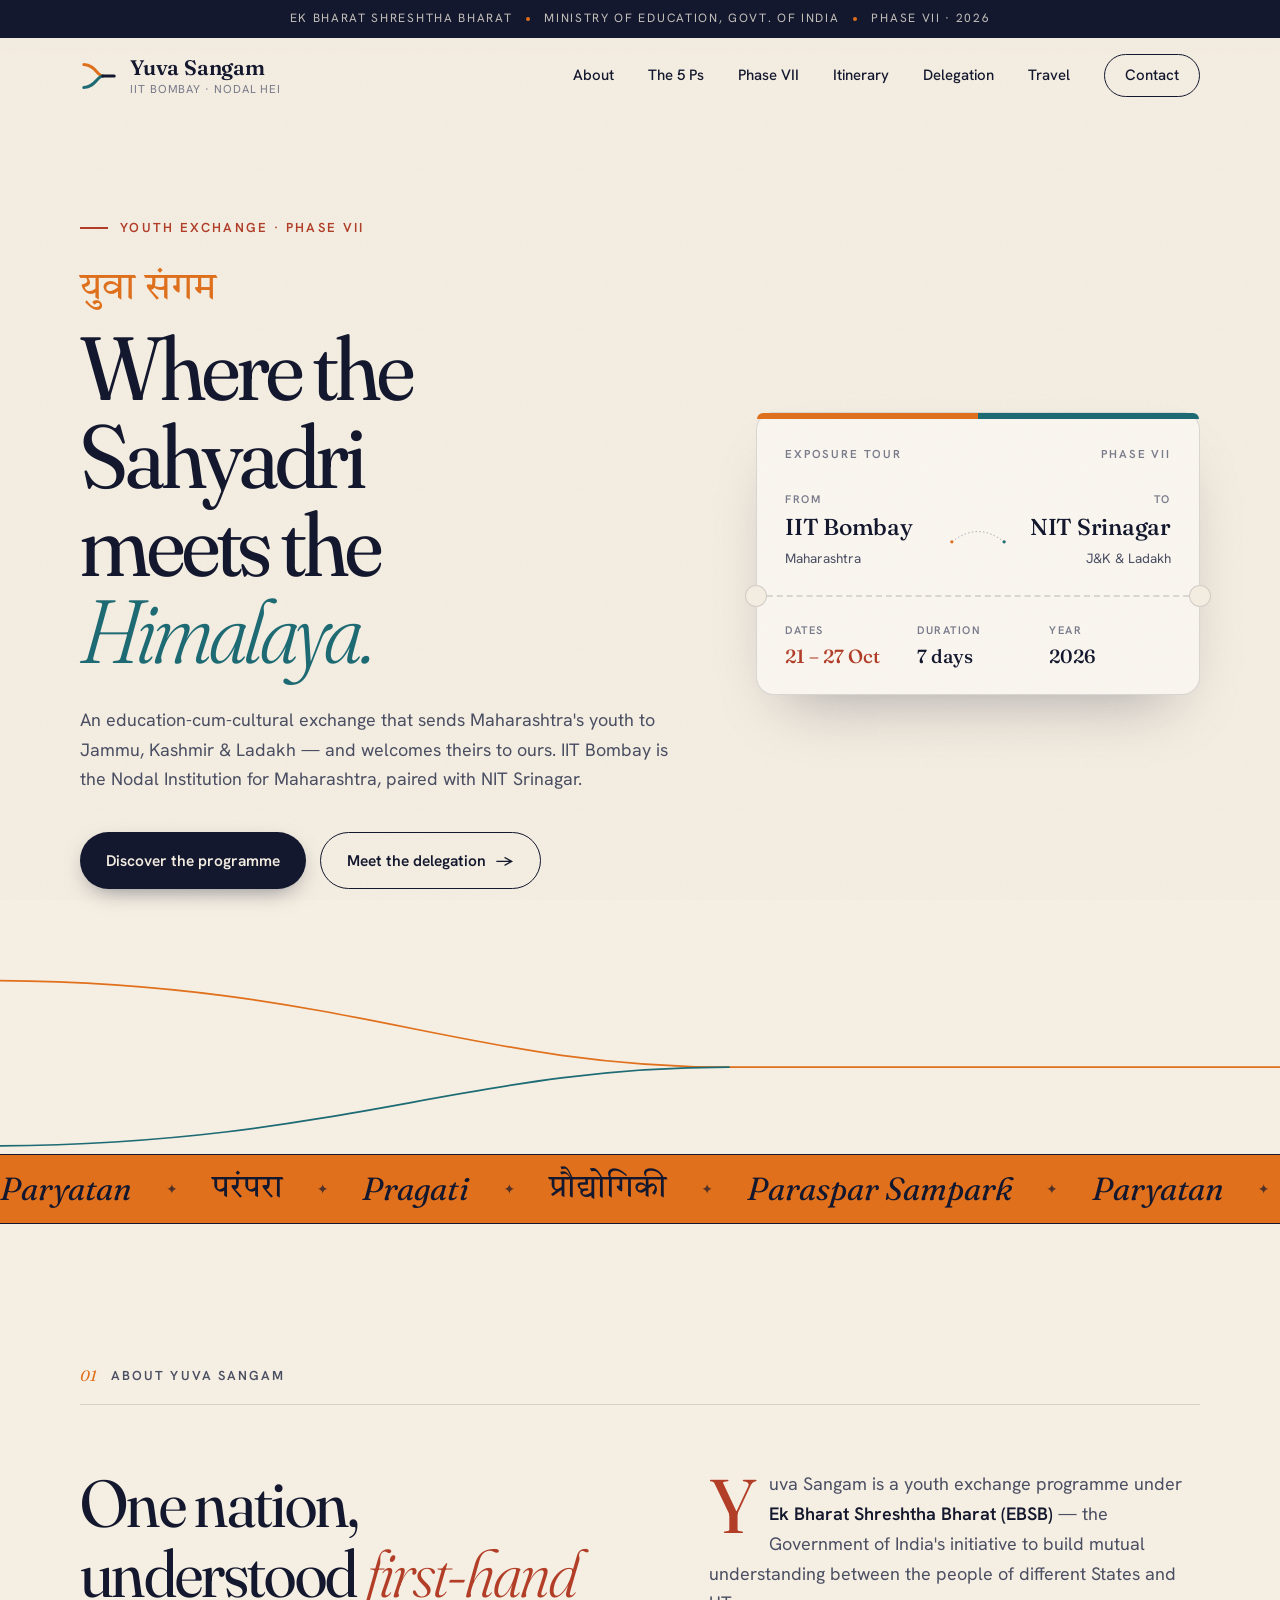
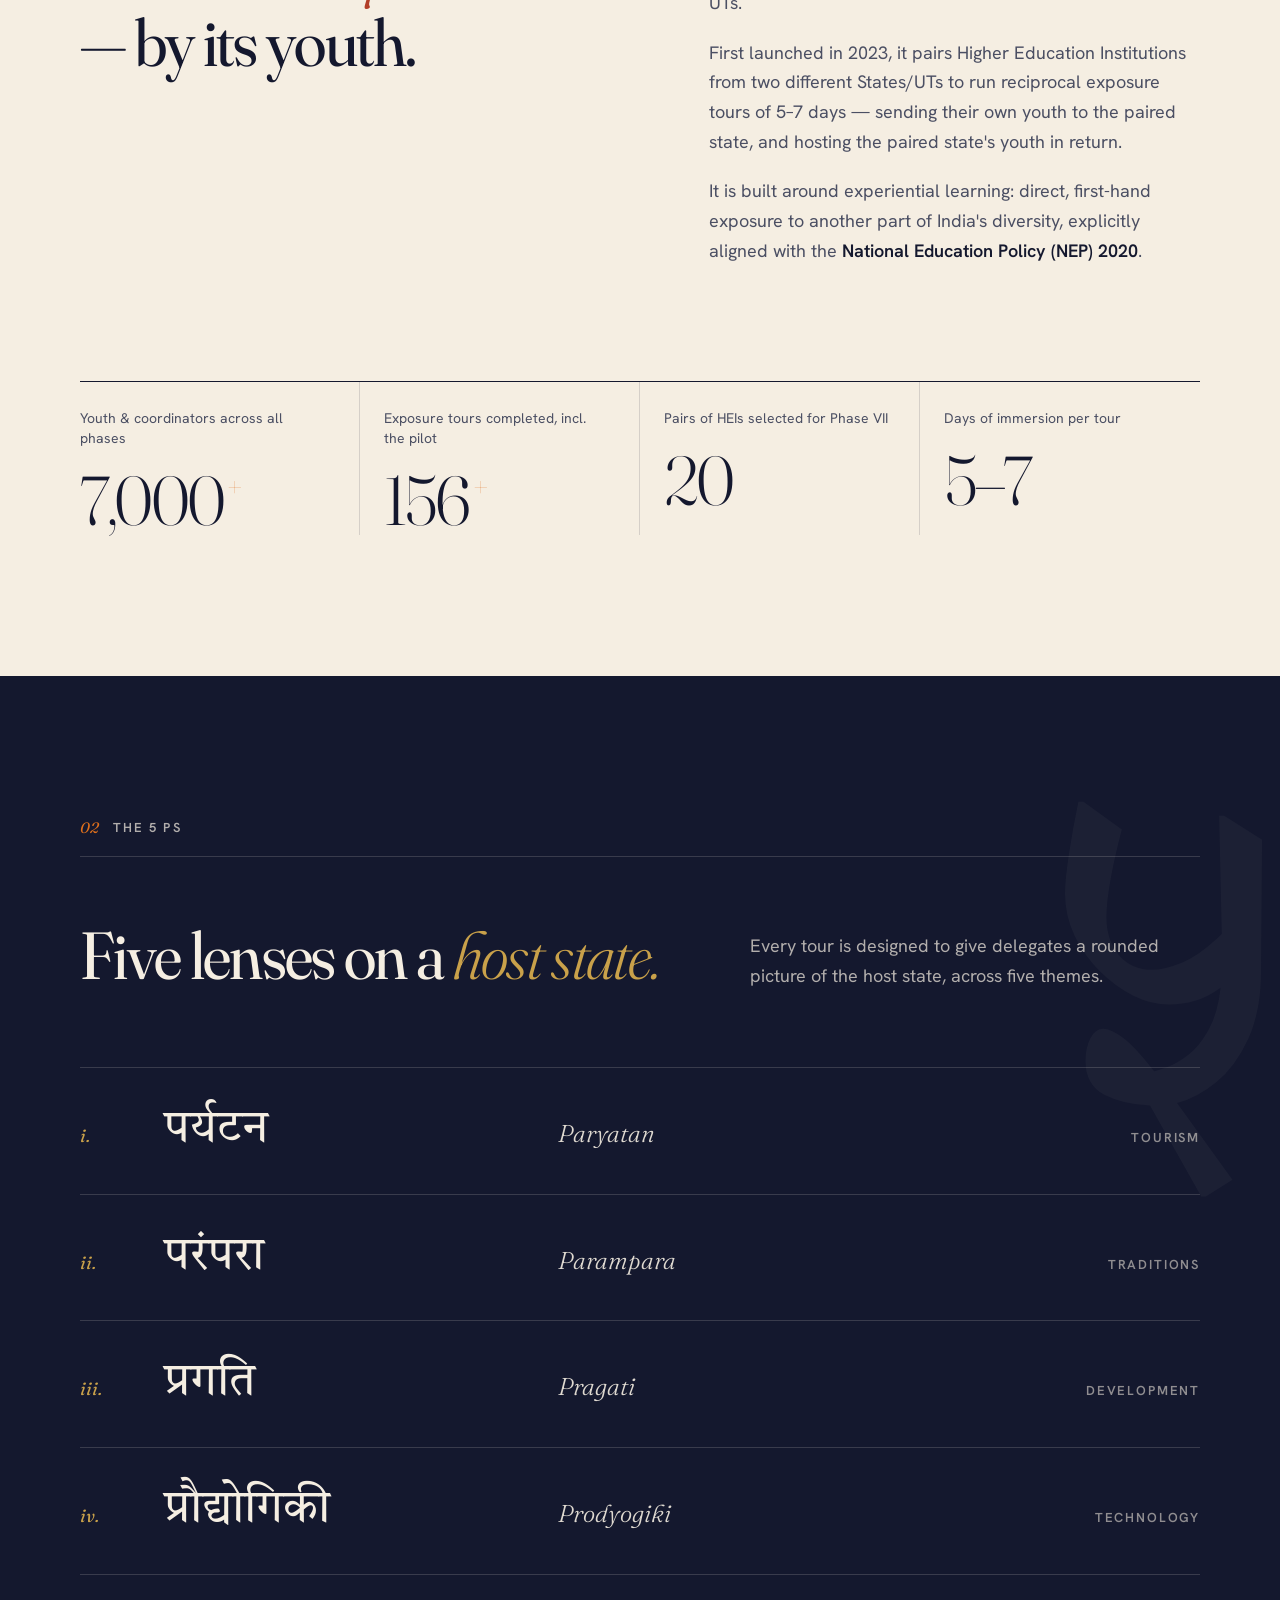
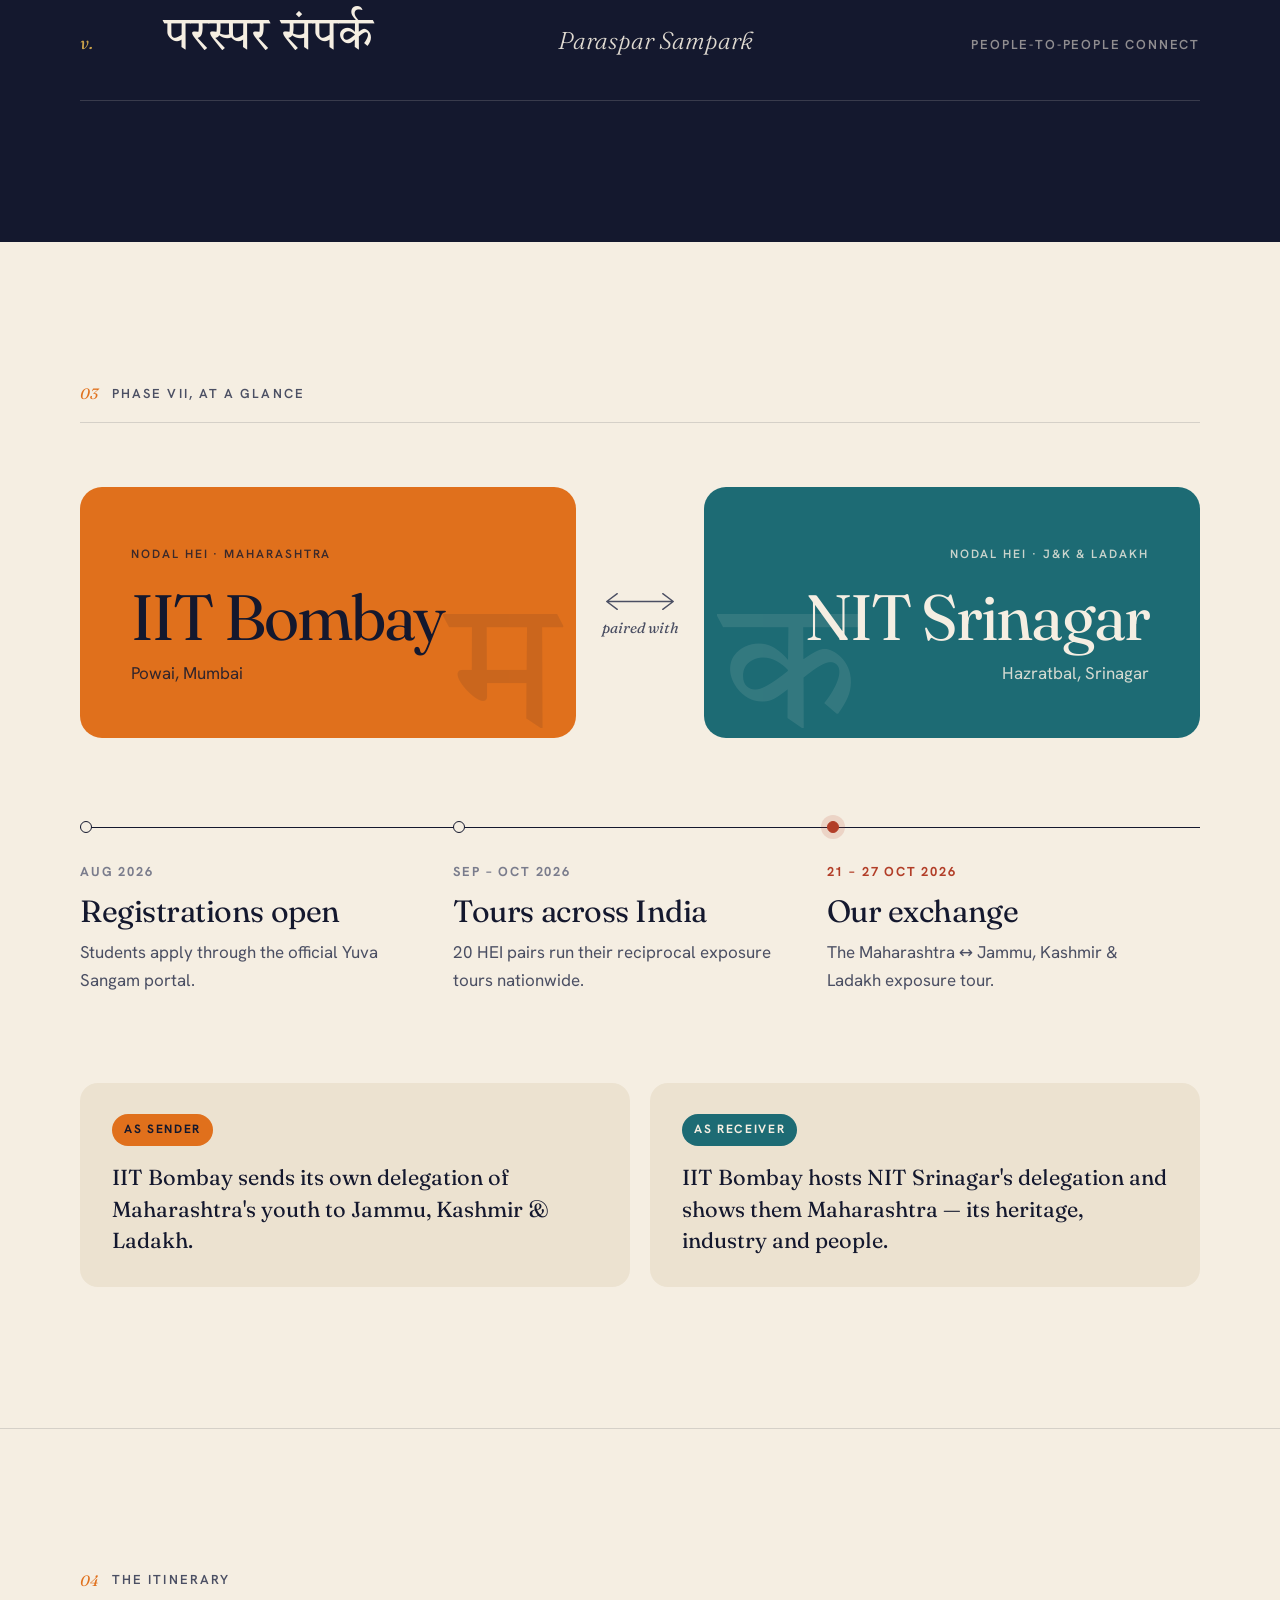
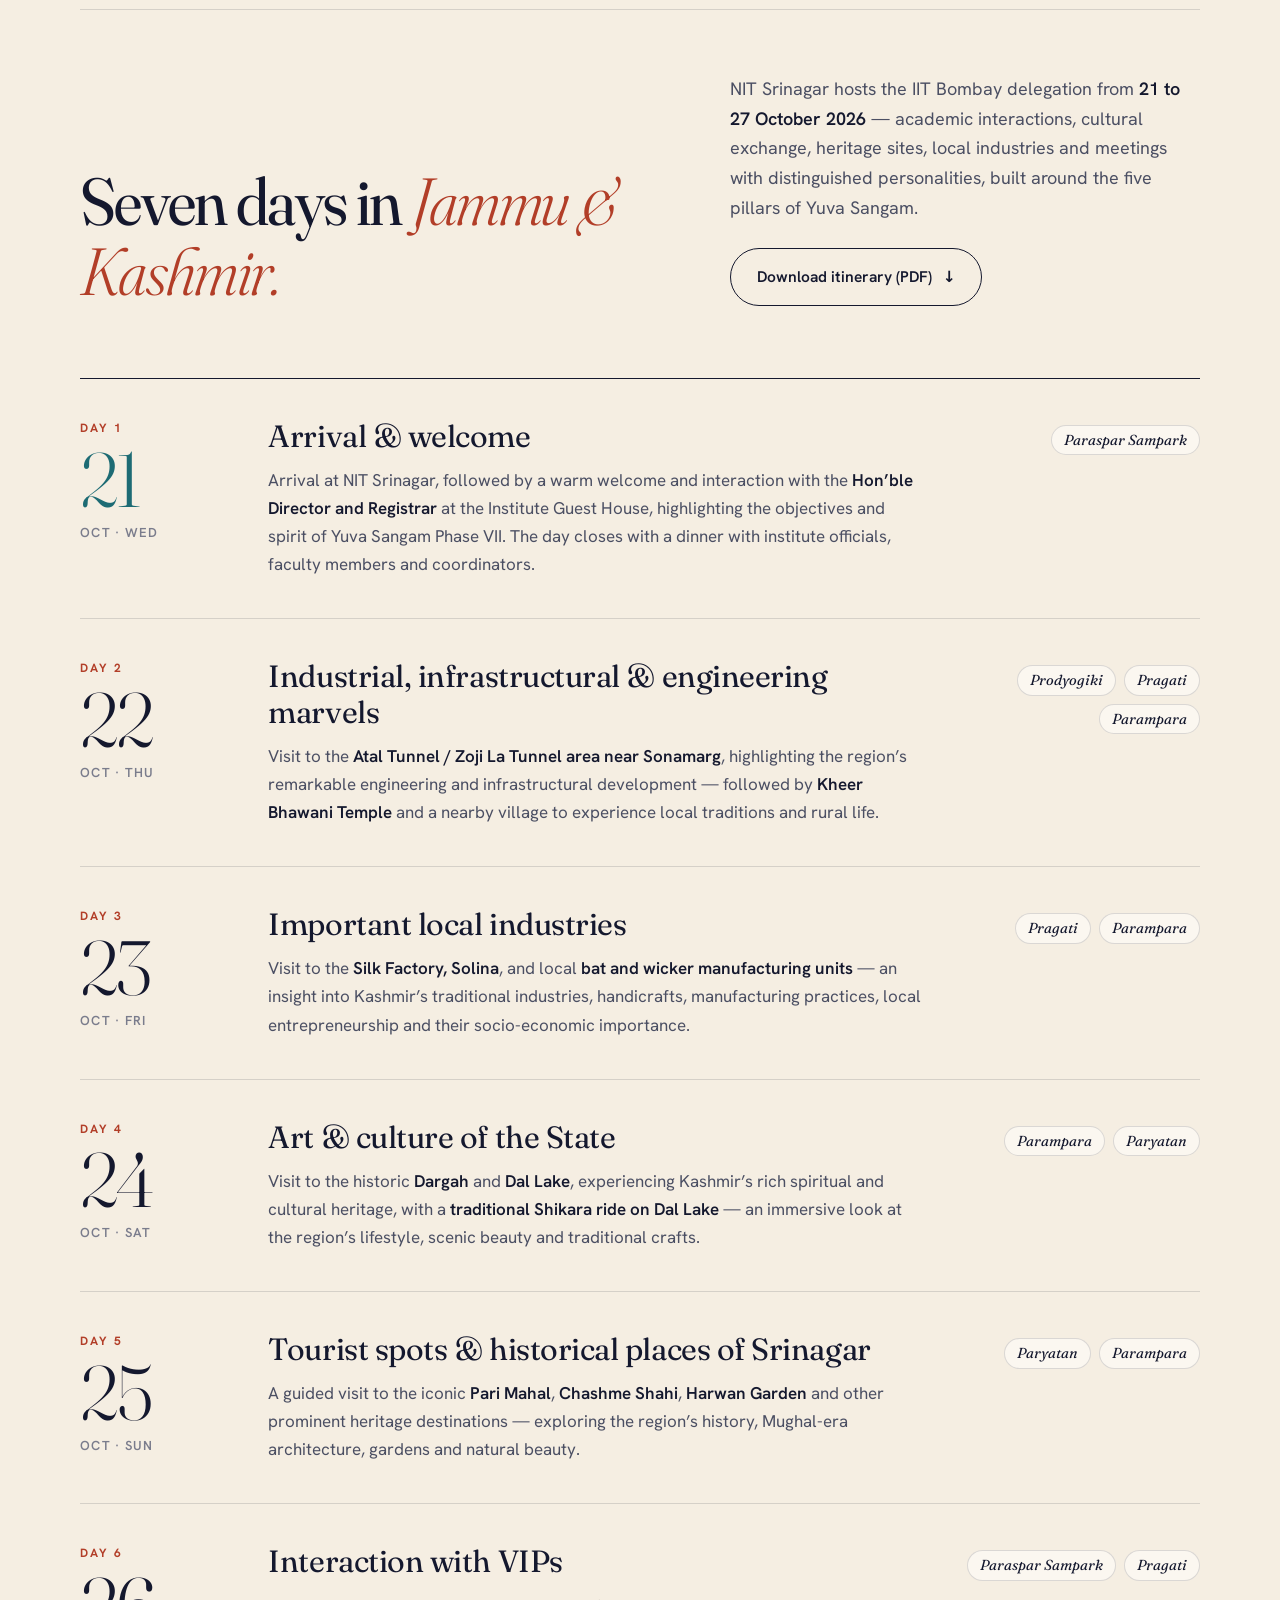
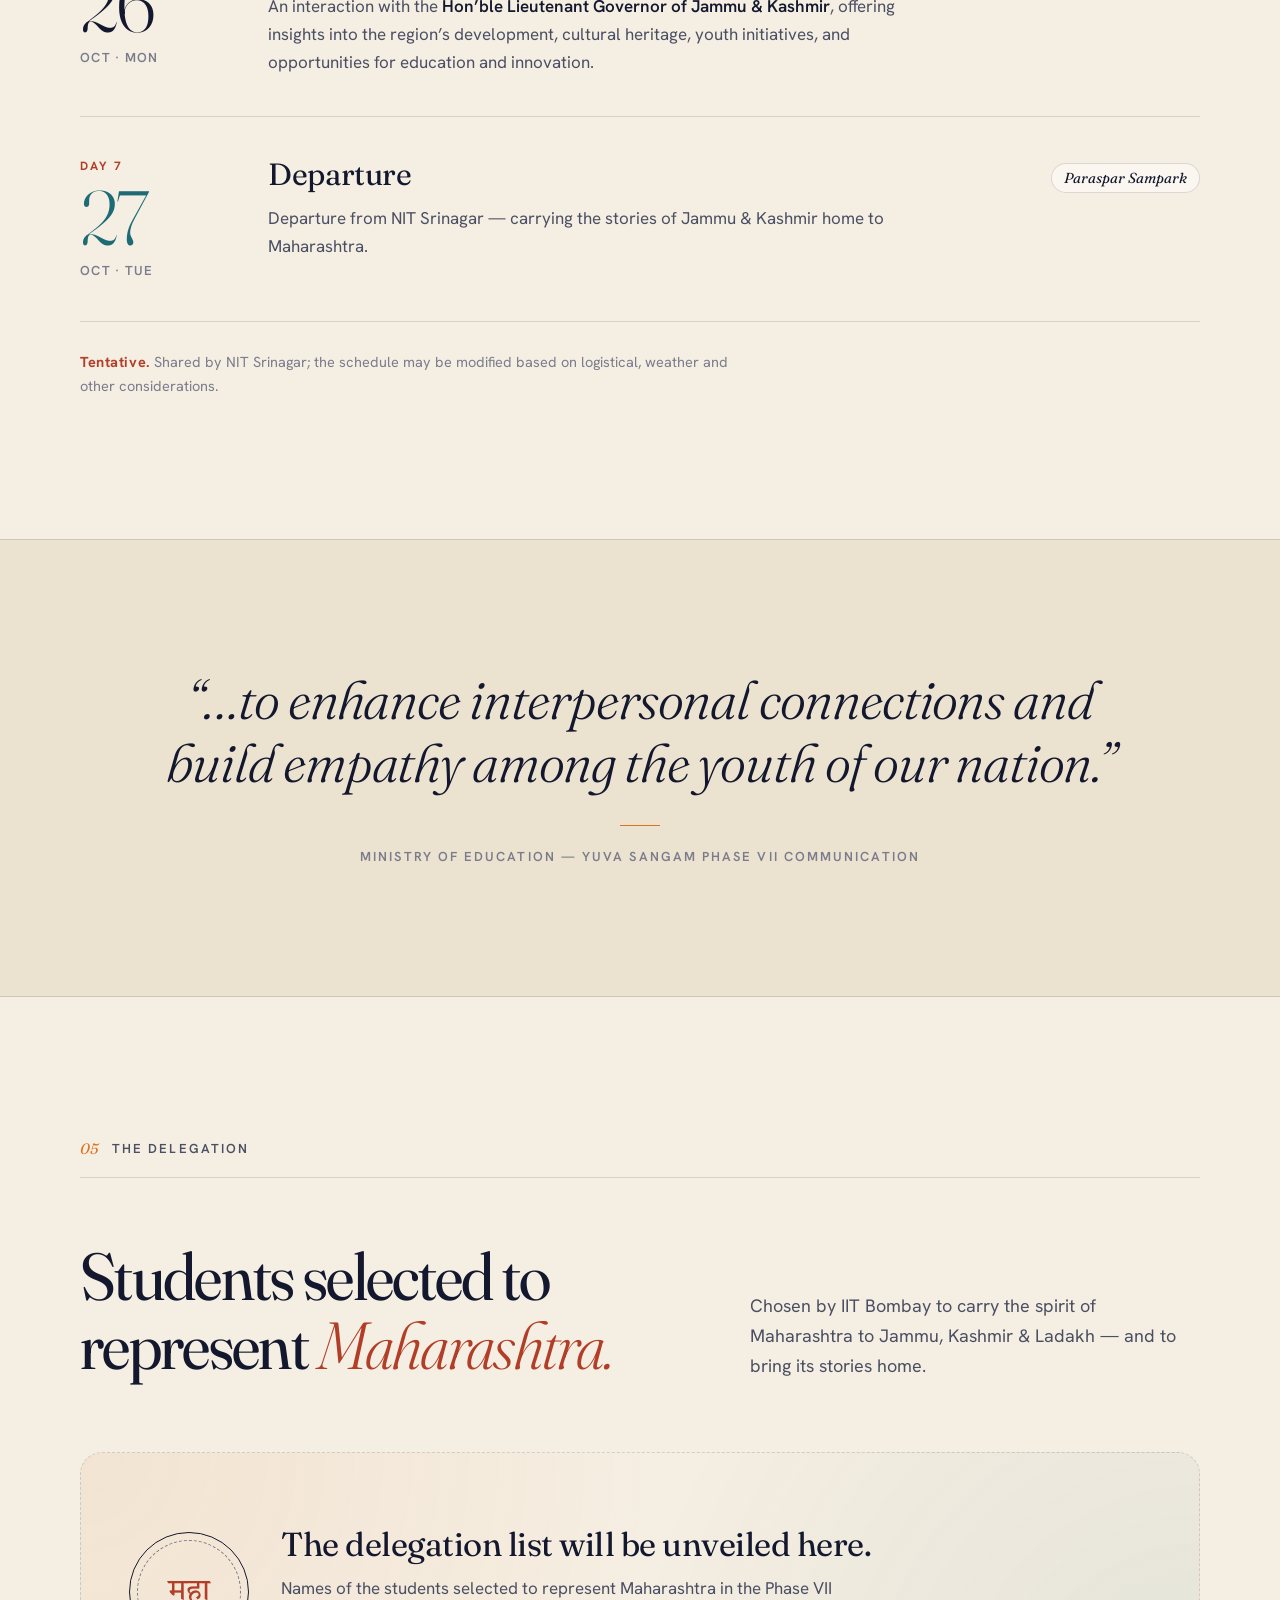
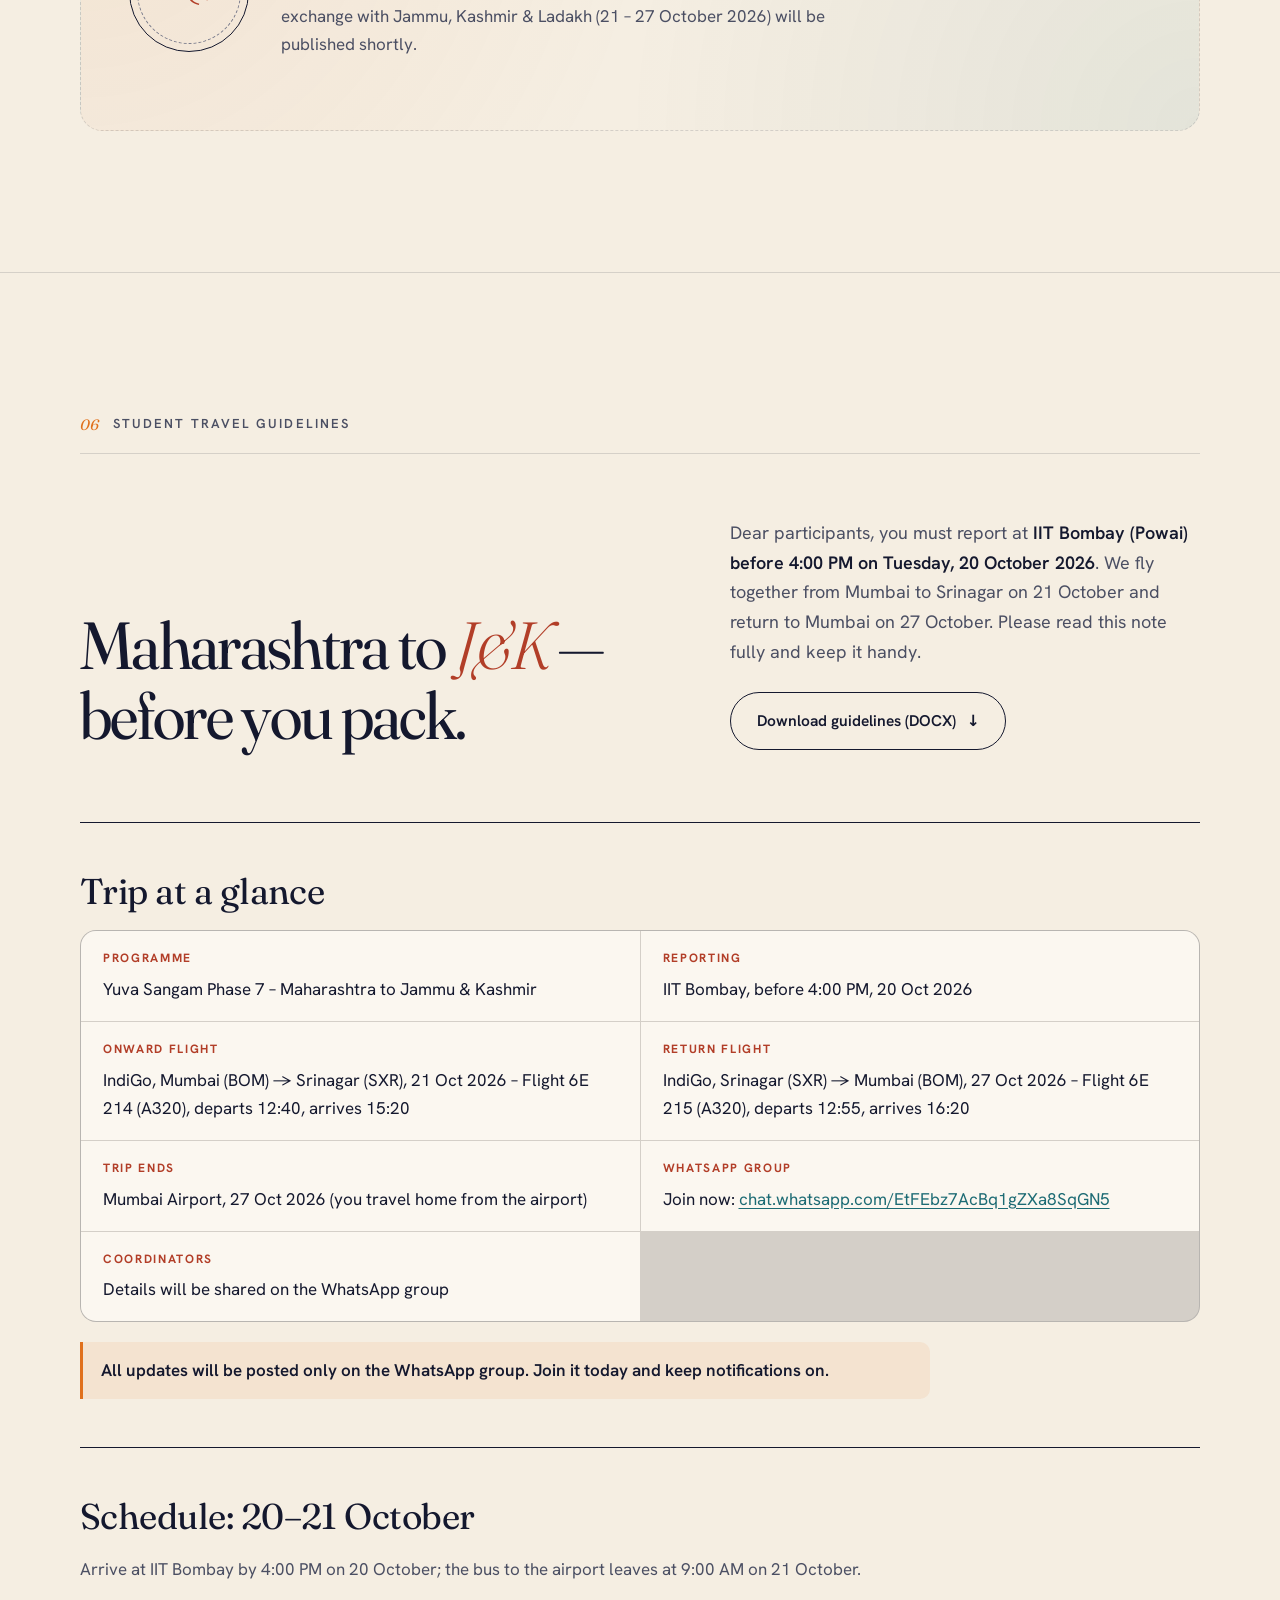
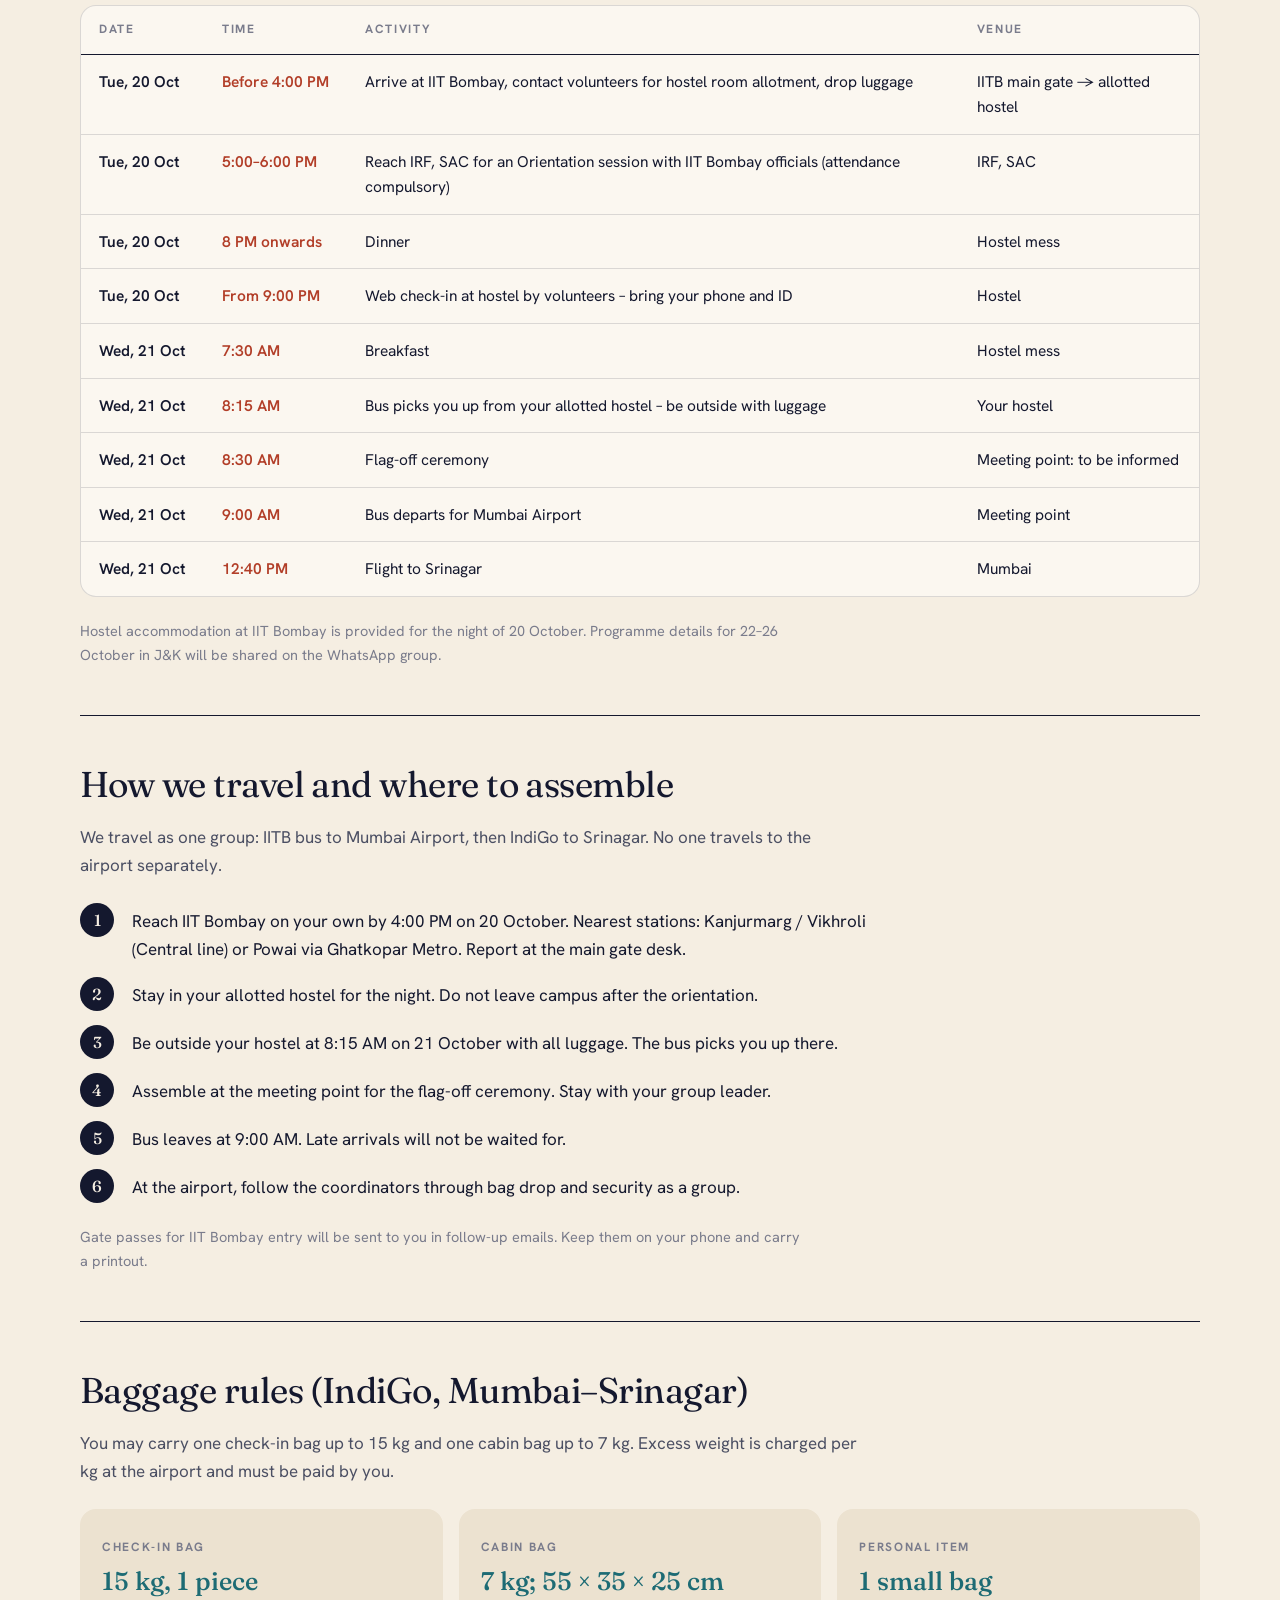
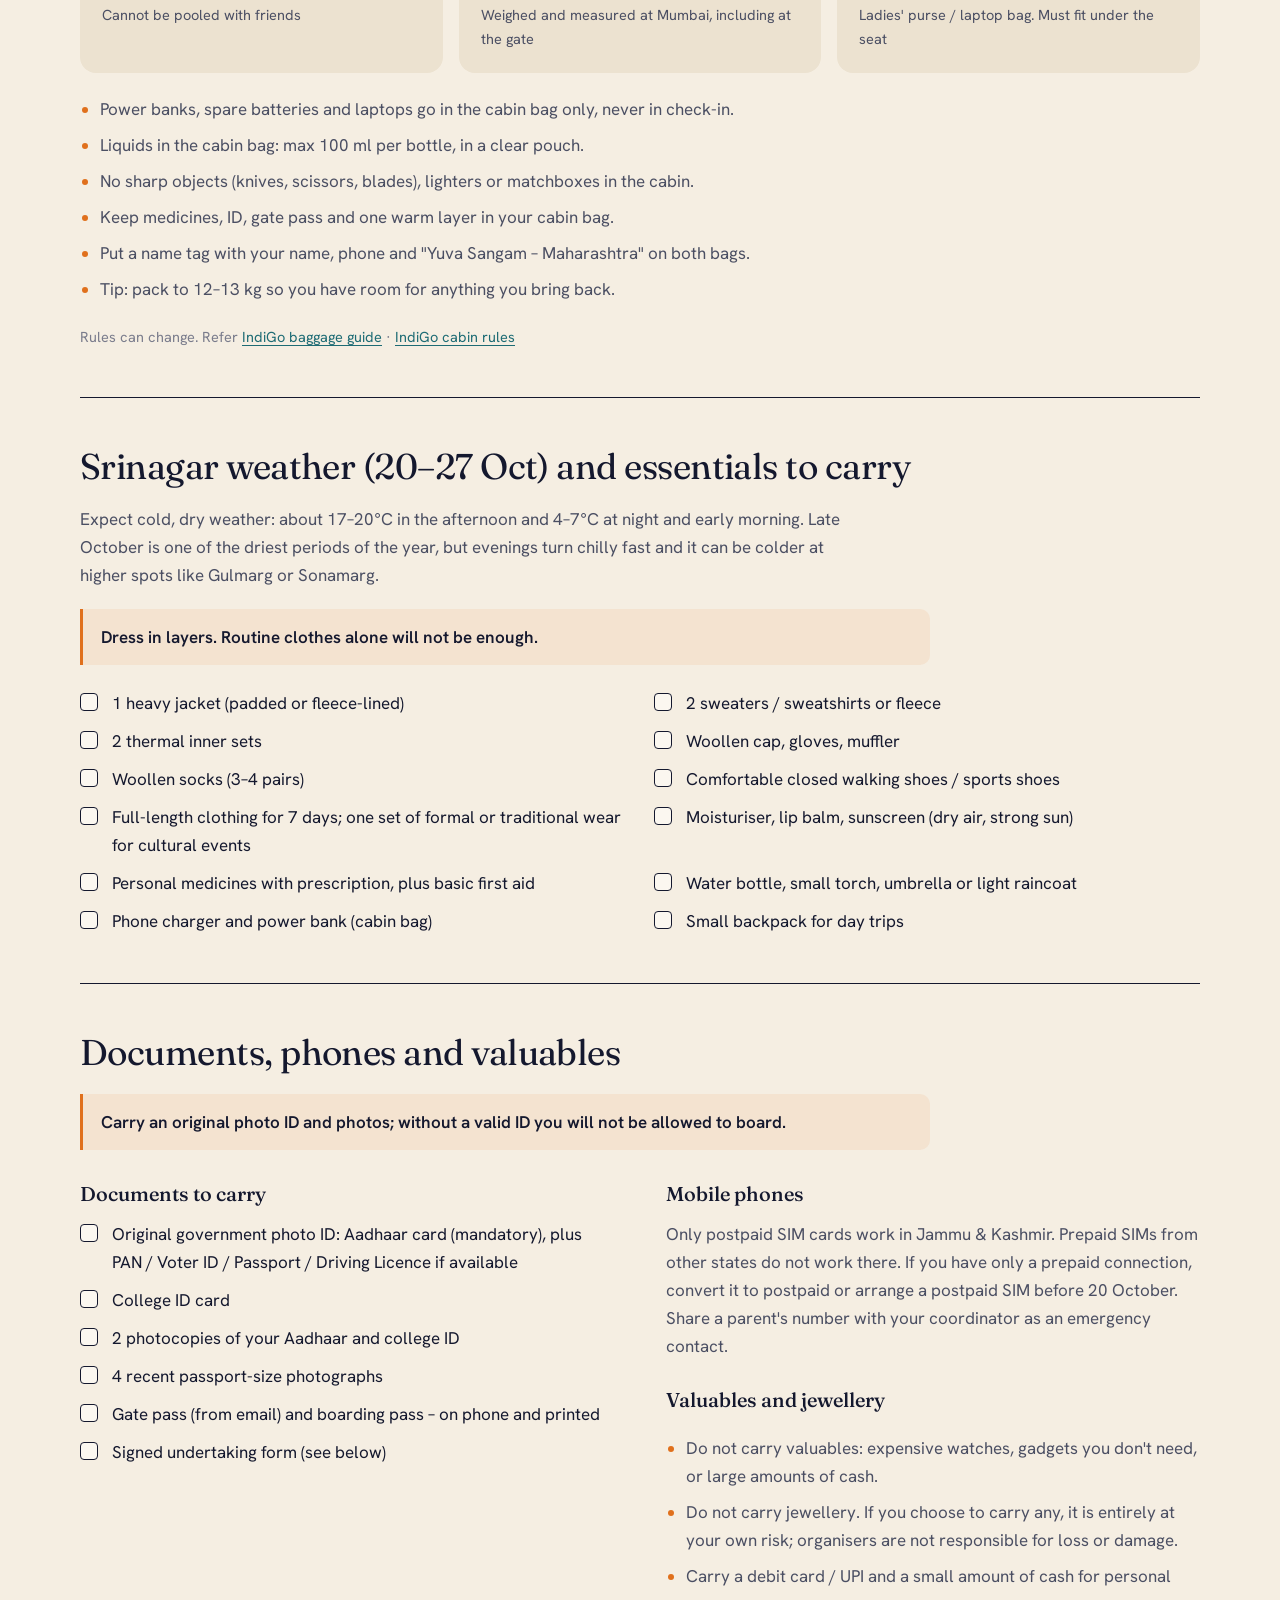
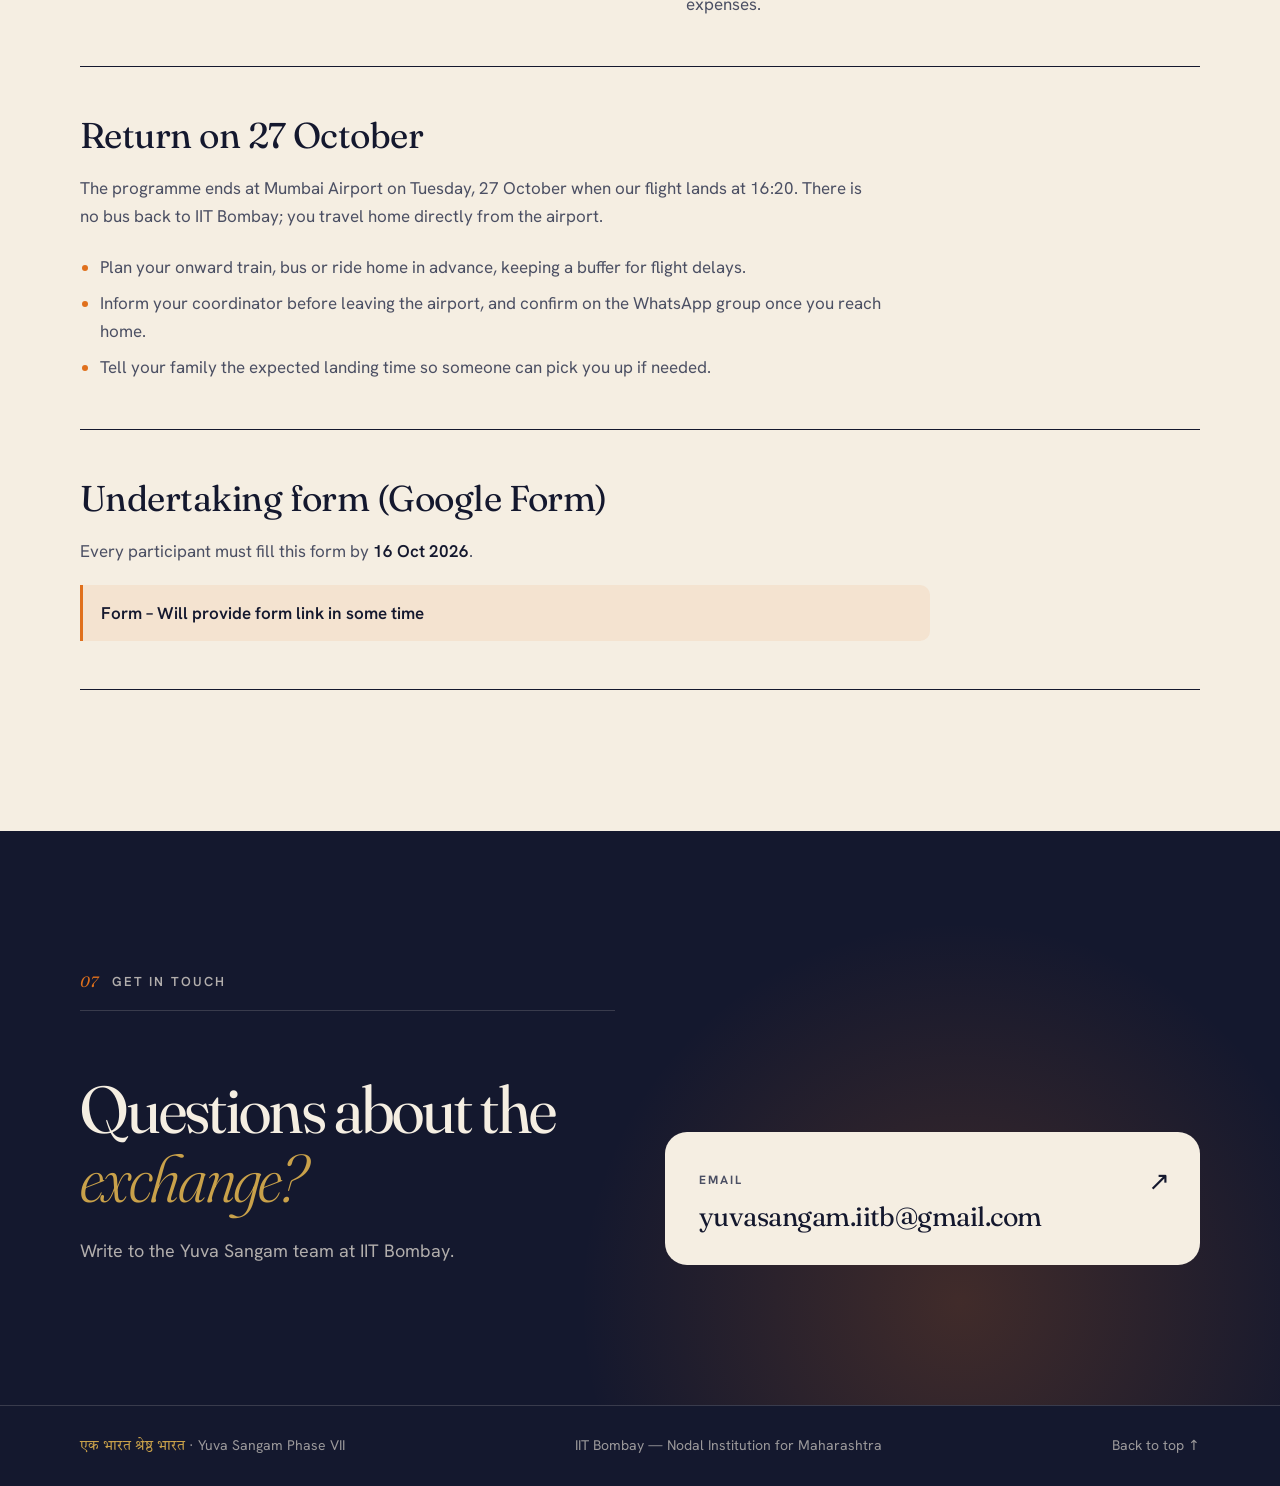
==== index.html @ 25cfb479 "Add student travel guidelines section Adds the Phase VII travel guidelines (reporting, 20-21 Oct sch" ====
<!doctype html>
<html lang="en">
<head>
<meta charset="utf-8">
<meta name="viewport" content="width=device-width, initial-scale=1">
<title>Yuva Sangam · IIT Bombay — Phase VII</title>
<meta name="description" content="Yuva Sangam Phase VII under Ek Bharat Shreshtha Bharat. IIT Bombay (Maharashtra) paired with NIT Srinagar (Jammu, Kashmir & Ladakh).">
<meta name="theme-color" content="#14182E">
<link rel="preconnect" href="https://fonts.googleapis.com">
<link rel="preconnect" href="https://fonts.gstatic.com" crossorigin>
<link href="https://fonts.googleapis.com/css2?family=Fraunces:ital,opsz,wght@0,9..144,300..800;1,9..144,300..600&family=Hanken+Grotesk:wght@400;500;600;700&family=Tiro+Devanagari+Hindi:ital@0;1&display=swap" rel="stylesheet">
<link rel="stylesheet" href="styles.css">
<script>document.documentElement.classList.add("js")</script>
</head>
<body>

<a class="skip" href="#main">Skip to content</a>

<div class="ribbon">
  <div class="wrap ribbon__inner">
    <span>Ek Bharat Shreshtha Bharat</span>
    <span class="ribbon__dot" aria-hidden="true"></span>
    <span>Ministry of Education, Govt. of India</span>
    <span class="ribbon__dot hide-sm" aria-hidden="true"></span>
    <span class="hide-sm">Phase VII · 2026</span>
  </div>
</div>

<header class="nav" id="top">
  <div class="wrap nav__inner">
    <a href="#top" class="brand" aria-label="Yuva Sangam home">
      <span class="brand__mark" aria-hidden="true">
        <svg viewBox="0 0 40 40" width="38" height="38"><path d="M4 8 C 16 8, 18 20, 24 20" stroke="var(--saffron)" stroke-width="3.2" fill="none" stroke-linecap="round"/><path d="M4 32 C 16 32, 18 20, 24 20" stroke="var(--lake)" stroke-width="3.2" fill="none" stroke-linecap="round"/><path d="M24 20 H 36" stroke="var(--ink)" stroke-width="3.2" stroke-linecap="round"/></svg>
      </span>
      <span class="brand__text">
        <strong>Yuva Sangam</strong>
        <small>IIT Bombay · Nodal HEI</small>
      </span>
    </a>
    <nav class="nav__links" aria-label="Primary">
      <a href="#about">About</a>
      <a href="#five-ps">The 5 Ps</a>
      <a href="#phase">Phase VII</a>
      <a href="#itinerary">Itinerary</a>
      <a href="#delegation">Delegation</a>
      <a href="#travel">Travel</a>
      <a href="#contact" class="nav__cta">Contact</a>
    </nav>
    <button class="nav__toggle" aria-expanded="false" aria-controls="mobile-menu" aria-label="Open menu">
      <span></span><span></span>
    </button>
  </div>
  <div class="mobile-menu" id="mobile-menu" hidden>
    <a href="#about">About</a>
    <a href="#five-ps">The 5 Ps</a>
    <a href="#phase">Phase VII</a>
    <a href="#itinerary">Itinerary</a>
    <a href="#delegation">Delegation</a>
    <a href="#travel">Travel</a>
    <a href="#contact">Contact</a>
  </div>
</header>

<main id="main">

  <!-- HERO -->
  <section class="hero">
    <div class="wrap hero__grid">
      <div class="hero__copy">
        <p class="eyebrow reveal">Youth exchange · Phase VII</p>
        <h1 class="hero__title reveal">
          <span class="hero__deva" lang="hi">युवा संगम</span>
          Where the Sahyadri<br> meets the <em>Himalaya.</em>
        </h1>
        <p class="hero__lede reveal">
          An education-cum-cultural exchange that sends Maharashtra's youth to Jammu, Kashmir &amp; Ladakh — and welcomes theirs to ours. IIT Bombay is the Nodal Institution for Maharashtra, paired with NIT Srinagar.
        </p>
        <div class="hero__actions reveal">
          <a href="#itinerary" class="btn btn--solid">Discover the programme</a>
          <a href="#delegation" class="btn btn--line">Meet the delegation <span aria-hidden="true">→</span></a>
        </div>
      </div>

      <aside class="ticket reveal" aria-label="Exchange details">
        <div class="ticket__head">
          <span>Exposure Tour</span>
          <span>Phase VII</span>
        </div>
        <div class="ticket__route">
          <div>
            <small>From</small>
            <strong>IIT Bombay</strong>
            <span>Maharashtra</span>
          </div>
          <svg class="ticket__arc" viewBox="0 0 120 40" aria-hidden="true"><path d="M4 34 Q 60 -10 116 34" fill="none" stroke="currentColor" stroke-width="1.4" stroke-dasharray="3 5"/><circle cx="4" cy="34" r="3.5" fill="var(--saffron)"/><circle cx="116" cy="34" r="3.5" fill="var(--lake)"/></svg>
          <div class="ta-right">
            <small>To</small>
            <strong>NIT Srinagar</strong>
            <span>J&amp;K &amp; Ladakh</span>
          </div>
        </div>
        <div class="ticket__perf" aria-hidden="true"></div>
        <div class="ticket__meta">
          <div><small>Dates</small><strong>21 – 27 Oct</strong></div>
          <div><small>Duration</small><strong>7 days</strong></div>
          <div><small>Year</small><strong>2026</strong></div>
        </div>
      </aside>
    </div>

    <svg class="confluence" viewBox="0 0 1440 260" preserveAspectRatio="none" aria-hidden="true">
      <path class="river river--a" d="M-20 40 C 380 40, 520 150, 820 150 S 1240 150, 1460 150"/>
      <path class="river river--b" d="M-20 250 C 380 250, 520 150, 820 150"/>
    </svg>
  </section>

  <!-- MARQUEE -->
  <div class="marquee" aria-hidden="true">
    <div class="marquee__track">
      <span>Paryatan</span><i>✦</i><span lang="hi">परंपरा</span><i>✦</i><span>Pragati</span><i>✦</i><span lang="hi">प्रौद्योगिकी</span><i>✦</i><span>Paraspar Sampark</span><i>✦</i>
      <span>Paryatan</span><i>✦</i><span lang="hi">परंपरा</span><i>✦</i><span>Pragati</span><i>✦</i><span lang="hi">प्रौद्योगिकी</span><i>✦</i><span>Paraspar Sampark</span><i>✦</i>
    </div>
  </div>

  <!-- ABOUT -->
  <section class="section about" id="about">
    <div class="wrap">
      <div class="section__label"><span>01</span> About Yuva Sangam</div>
      <div class="about__grid">
        <h2 class="display reveal">One nation, understood <em>first-hand</em> — by its youth.</h2>
        <div class="about__body reveal">
          <p class="dropcap">Yuva Sangam is a youth exchange programme under <strong>Ek Bharat Shreshtha Bharat (EBSB)</strong> — the Government of India's initiative to build mutual understanding between the people of different States and UTs.</p>
          <p>First launched in 2023, it pairs Higher Education Institutions from two different States/UTs to run reciprocal exposure tours of 5–7 days — sending their own youth to the paired state, and hosting the paired state's youth in return.</p>
          <p>It is built around experiential learning: direct, first-hand exposure to another part of India's diversity, explicitly aligned with the <strong>National Education Policy (NEP) 2020</strong>.</p>
        </div>
      </div>

      <dl class="stats">
        <div class="stat reveal">
          <dt>Youth &amp; coordinators across all phases</dt>
          <dd><span class="count" data-to="7000">7,000</span><span class="plus">+</span></dd>
        </div>
        <div class="stat reveal">
          <dt>Exposure tours completed, incl. the pilot</dt>
          <dd><span class="count" data-to="156">156</span><span class="plus">+</span></dd>
        </div>
        <div class="stat reveal">
          <dt>Pairs of HEIs selected for Phase VII</dt>
          <dd><span class="count" data-to="20">20</span></dd>
        </div>
        <div class="stat reveal">
          <dt>Days of immersion per tour</dt>
          <dd>5–7</dd>
        </div>
      </dl>
    </div>
  </section>

  <!-- FIVE PS -->
  <section class="section fiveps" id="five-ps">
    <div class="wrap">
      <div class="section__label section__label--light"><span>02</span> The 5 Ps</div>
      <div class="fiveps__intro">
        <h2 class="display display--light reveal">Five lenses on a <em>host state.</em></h2>
        <p class="reveal">Every tour is designed to give delegates a rounded picture of the host state, across five themes.</p>
      </div>

      <ol class="plist">
        <li class="reveal">
          <span class="plist__n">i.</span>
          <span class="plist__deva" lang="hi">पर्यटन</span>
          <span class="plist__name">Paryatan</span>
          <span class="plist__en">Tourism</span>
        </li>
        <li class="reveal">
          <span class="plist__n">ii.</span>
          <span class="plist__deva" lang="hi">परंपरा</span>
          <span class="plist__name">Parampara</span>
          <span class="plist__en">Traditions</span>
        </li>
        <li class="reveal">
          <span class="plist__n">iii.</span>
          <span class="plist__deva" lang="hi">प्रगति</span>
          <span class="plist__name">Pragati</span>
          <span class="plist__en">Development</span>
        </li>
        <li class="reveal">
          <span class="plist__n">iv.</span>
          <span class="plist__deva" lang="hi">प्रौद्योगिकी</span>
          <span class="plist__name">Prodyogiki</span>
          <span class="plist__en">Technology</span>
        </li>
        <li class="reveal">
          <span class="plist__n">v.</span>
          <span class="plist__deva" lang="hi">परस्पर संपर्क</span>
          <span class="plist__name">Paraspar Sampark</span>
          <span class="plist__en">People-to-people connect</span>
        </li>
      </ol>
    </div>
  </section>

  <!-- PHASE VII -->
  <section class="section phase" id="phase">
    <div class="wrap">
      <div class="section__label"><span>03</span> Phase VII, at a glance</div>

      <div class="pair reveal">
        <article class="pair__card pair__card--mh">
          <small>Nodal HEI · Maharashtra</small>
          <h3>IIT Bombay</h3>
          <p>Powai, Mumbai</p>
        </article>
        <div class="pair__link" aria-hidden="true">
          <svg viewBox="0 0 80 24"><path d="M2 12 H78 M66 3 L78 12 L66 21 M14 3 L2 12 L14 21" fill="none" stroke="currentColor" stroke-width="1.6" stroke-linecap="round" stroke-linejoin="round"/></svg>
          <span>paired with</span>
        </div>
        <article class="pair__card pair__card--jk">
          <small>Nodal HEI · J&amp;K &amp; Ladakh</small>
          <h3>NIT Srinagar</h3>
          <p>Hazratbal, Srinagar</p>
        </article>
      </div>

      <div class="timeline">
        <div class="tl reveal">
          <span class="tl__when">Aug 2026</span>
          <h4>Registrations open</h4>
          <p>Students apply through the official Yuva Sangam portal.</p>
        </div>
        <div class="tl reveal">
          <span class="tl__when">Sep – Oct 2026</span>
          <h4>Tours across India</h4>
          <p>20 HEI pairs run their reciprocal exposure tours nationwide.</p>
        </div>
        <div class="tl tl--hl reveal">
          <span class="tl__when">21 – 27 Oct 2026</span>
          <h4>Our exchange</h4>
          <p>The Maharashtra ↔ Jammu, Kashmir &amp; Ladakh exposure tour.</p>
        </div>
      </div>

      <div class="roles">
        <div class="role reveal">
          <span class="role__tag">As Sender</span>
          <p>IIT Bombay sends its own delegation of Maharashtra's youth to Jammu, Kashmir &amp; Ladakh.</p>
        </div>
        <div class="role reveal">
          <span class="role__tag role__tag--lake">As Receiver</span>
          <p>IIT Bombay hosts NIT Srinagar's delegation and shows them Maharashtra — its heritage, industry and people.</p>
        </div>
      </div>
    </div>
  </section>

  <!-- ITINERARY -->
  <section class="section itinerary" id="itinerary">
    <div class="wrap">
      <div class="section__label"><span>04</span> The Itinerary</div>
      <div class="itinerary__head">
        <h2 class="display reveal">Seven days in <em>Jammu &amp; Kashmir.</em></h2>
        <div class="itinerary__intro reveal">
          <p>NIT Srinagar hosts the IIT Bombay delegation from <strong>21 to 27 October 2026</strong> — academic interactions, cultural exchange, heritage sites, local industries and meetings with distinguished personalities, built around the five pillars of Yuva Sangam.</p>
          <a class="btn btn--line" href="assets/yuva-sangam-vii-itinerary-nit-srinagar.pdf" download>Download itinerary (PDF) <span aria-hidden="true">↓</span></a>
        </div>
      </div>

      <ol class="days">
        <li class="day reveal">
          <div class="day__date">
            <small>Day 1</small>
            <strong>21</strong>
            <span>Oct · Wed</span>
          </div>
          <div class="day__body">
            <h3>Arrival &amp; welcome</h3>
            <p>Arrival at NIT Srinagar, followed by a warm welcome and interaction with the <strong>Hon’ble Director and Registrar</strong> at the Institute Guest House, highlighting the objectives and spirit of Yuva Sangam Phase VII. The day closes with a dinner with institute officials, faculty members and coordinators.</p>
          </div>
          <ul class="day__tags" aria-label="Themes"><li>Paraspar Sampark</li></ul>
        </li>
        <li class="day reveal">
          <div class="day__date">
            <small>Day 2</small>
            <strong>22</strong>
            <span>Oct · Thu</span>
          </div>
          <div class="day__body">
            <h3>Industrial, infrastructural &amp; engineering marvels</h3>
            <p>Visit to the <strong>Atal Tunnel / Zoji La Tunnel area near Sonamarg</strong>, highlighting the region’s remarkable engineering and infrastructural development — followed by <strong>Kheer Bhawani Temple</strong> and a nearby village to experience local traditions and rural life.</p>
          </div>
          <ul class="day__tags" aria-label="Themes"><li>Prodyogiki</li><li>Pragati</li><li>Parampara</li></ul>
        </li>
        <li class="day reveal">
          <div class="day__date">
            <small>Day 3</small>
            <strong>23</strong>
            <span>Oct · Fri</span>
          </div>
          <div class="day__body">
            <h3>Important local industries</h3>
            <p>Visit to the <strong>Silk Factory, Solina</strong>, and local <strong>bat and wicker manufacturing units</strong> — an insight into Kashmir’s traditional industries, handicrafts, manufacturing practices, local entrepreneurship and their socio-economic importance.</p>
          </div>
          <ul class="day__tags" aria-label="Themes"><li>Pragati</li><li>Parampara</li></ul>
        </li>
        <li class="day reveal">
          <div class="day__date">
            <small>Day 4</small>
            <strong>24</strong>
            <span>Oct · Sat</span>
          </div>
          <div class="day__body">
            <h3>Art &amp; culture of the State</h3>
            <p>Visit to the historic <strong>Dargah</strong> and <strong>Dal Lake</strong>, experiencing Kashmir’s rich spiritual and cultural heritage, with a <strong>traditional Shikara ride on Dal Lake</strong> — an immersive look at the region’s lifestyle, scenic beauty and traditional crafts.</p>
          </div>
          <ul class="day__tags" aria-label="Themes"><li>Parampara</li><li>Paryatan</li></ul>
        </li>
        <li class="day reveal">
          <div class="day__date">
            <small>Day 5</small>
            <strong>25</strong>
            <span>Oct · Sun</span>
          </div>
          <div class="day__body">
            <h3>Tourist spots &amp; historical places of Srinagar</h3>
            <p>A guided visit to the iconic <strong>Pari Mahal</strong>, <strong>Chashme Shahi</strong>, <strong>Harwan Garden</strong> and other prominent heritage destinations — exploring the region’s history, Mughal-era architecture, gardens and natural beauty.</p>
          </div>
          <ul class="day__tags" aria-label="Themes"><li>Paryatan</li><li>Parampara</li></ul>
        </li>
        <li class="day reveal">
          <div class="day__date">
            <small>Day 6</small>
            <strong>26</strong>
            <span>Oct · Mon</span>
          </div>
          <div class="day__body">
            <h3>Interaction with VIPs</h3>
            <p>An interaction with the <strong>Hon’ble Lieutenant Governor of Jammu &amp; Kashmir</strong>, offering insights into the region’s development, cultural heritage, youth initiatives, and opportunities for education and innovation.</p>
          </div>
          <ul class="day__tags" aria-label="Themes"><li>Paraspar Sampark</li><li>Pragati</li></ul>
        </li>
        <li class="day reveal">
          <div class="day__date">
            <small>Day 7</small>
            <strong>27</strong>
            <span>Oct · Tue</span>
          </div>
          <div class="day__body">
            <h3>Departure</h3>
            <p>Departure from NIT Srinagar — carrying the stories of Jammu &amp; Kashmir home to Maharashtra.</p>
          </div>
          <ul class="day__tags" aria-label="Themes"><li>Paraspar Sampark</li></ul>
        </li>
      </ol>

      <p class="itinerary__note reveal"><strong>Tentative.</strong> Shared by NIT Srinagar; the schedule may be modified based on logistical, weather and other considerations.</p>
    </div>
  </section>

  <!-- QUOTE -->
  <section class="quote">
    <div class="wrap">
      <figure class="reveal">
        <blockquote>“…to enhance interpersonal connections and build empathy among the youth of our nation.”</blockquote>
        <figcaption>Ministry of Education — Yuva Sangam Phase VII communication</figcaption>
      </figure>
    </div>
  </section>

  <!-- DELEGATION -->
  <section class="section delegation" id="delegation">
    <div class="wrap">
      <div class="section__label"><span>05</span> The Delegation</div>
      <div class="delegation__head">
        <h2 class="display reveal">Students selected to represent <em>Maharashtra.</em></h2>
        <p class="reveal">Chosen by IIT Bombay to carry the spirit of Maharashtra to Jammu, Kashmir &amp; Ladakh — and to bring its stories home.</p>
      </div>
      <!-- Add delegates in script.js → DELEGATES array -->
      <div class="delegates" id="delegates"></div>
    </div>
  </section>

  <!-- TRAVEL GUIDELINES -->
  <section class="section travel" id="travel">
    <div class="wrap">
      <div class="section__label"><span>06</span> Student Travel Guidelines</div>
      <div class="travel__head">
        <h2 class="display reveal">Maharashtra to <em>J&amp;K</em> — before you pack.</h2>
        <div class="travel__intro reveal">
          <p>Dear participants, you must report at <strong>IIT Bombay (Powai) before 4:00 PM on Tuesday, 20 October 2026</strong>. We fly together from Mumbai to Srinagar on 21 October and return to Mumbai on 27 October. Please read this note fully and keep it handy.</p>
          <a class="btn btn--line" href="assets/Yuva_Sangam_7_Student_Travel_Guidelines.docx" download>Download guidelines (DOCX) <span aria-hidden="true">↓</span></a>
        </div>
      </div>

      <!-- Trip at a glance -->
      <div class="tg reveal">
        <h3 class="tg__title">Trip at a glance</h3>
        <dl class="glance">
          <div><dt>Programme</dt><dd>Yuva Sangam Phase 7 – Maharashtra to Jammu &amp; Kashmir</dd></div>
          <div><dt>Reporting</dt><dd>IIT Bombay, before 4:00 PM, 20 Oct 2026</dd></div>
          <div><dt>Onward flight</dt><dd>IndiGo, Mumbai (BOM) → Srinagar (SXR), 21 Oct 2026 – Flight 6E 214 (A320), departs 12:40, arrives 15:20</dd></div>
          <div><dt>Return flight</dt><dd>IndiGo, Srinagar (SXR) → Mumbai (BOM), 27 Oct 2026 – Flight 6E 215 (A320), departs 12:55, arrives 16:20</dd></div>
          <div><dt>Trip ends</dt><dd>Mumbai Airport, 27 Oct 2026 (you travel home from the airport)</dd></div>
          <div><dt>WhatsApp group</dt><dd>Join now: <a href="https://chat.whatsapp.com/EtFEbz7AcBq1gZXa8SqGN5" target="_blank" rel="noopener">chat.whatsapp.com/EtFEbz7AcBq1gZXa8SqGN5</a></dd></div>
          <div><dt>Coordinators</dt><dd>Details will be shared on the WhatsApp group</dd></div>
        </dl>
        <p class="tg__alert">All updates will be posted only on the WhatsApp group. Join it today and keep notifications on.</p>
      </div>

      <!-- Schedule -->
      <div class="tg reveal">
        <h3 class="tg__title">Schedule: 20–21 October</h3>
        <p class="tg__lede">Arrive at IIT Bombay by 4:00 PM on 20 October; the bus to the airport leaves at 9:00 AM on 21 October.</p>
        <div class="tg__scroll">
          <table class="tg__table">
            <thead><tr><th>Date</th><th>Time</th><th>Activity</th><th>Venue</th></tr></thead>
            <tbody>
              <tr><td>Tue, 20 Oct</td><td>Before 4:00 PM</td><td>Arrive at IIT Bombay, contact volunteers for hostel room allotment, drop luggage</td><td>IITB main gate → allotted hostel</td></tr>
              <tr><td>Tue, 20 Oct</td><td>5:00–6:00 PM</td><td>Reach IRF, SAC for an Orientation session with IIT Bombay officials (attendance compulsory)</td><td>IRF, SAC</td></tr>
              <tr><td>Tue, 20 Oct</td><td>8 PM onwards</td><td>Dinner</td><td>Hostel mess</td></tr>
              <tr><td>Tue, 20 Oct</td><td>From 9:00 PM</td><td>Web check-in at hostel by volunteers – bring your phone and ID</td><td>Hostel</td></tr>
              <tr><td>Wed, 21 Oct</td><td>7:30 AM</td><td>Breakfast</td><td>Hostel mess</td></tr>
              <tr><td>Wed, 21 Oct</td><td>8:15 AM</td><td>Bus picks you up from your allotted hostel – be outside with luggage</td><td>Your hostel</td></tr>
              <tr><td>Wed, 21 Oct</td><td>8:30 AM</td><td>Flag-off ceremony</td><td>Meeting point: to be informed</td></tr>
              <tr><td>Wed, 21 Oct</td><td>9:00 AM</td><td>Bus departs for Mumbai Airport</td><td>Meeting point</td></tr>
              <tr><td>Wed, 21 Oct</td><td>12:40 PM</td><td>Flight to Srinagar</td><td>Mumbai</td></tr>
            </tbody>
          </table>
        </div>
        <p class="tg__note">Hostel accommodation at IIT Bombay is provided for the night of 20 October. Programme details for 22–26 October in J&amp;K will be shared on the WhatsApp group.</p>
      </div>

      <!-- How we travel -->
      <div class="tg reveal">
        <h3 class="tg__title">How we travel and where to assemble</h3>
        <p class="tg__lede">We travel as one group: IITB bus to Mumbai Airport, then IndiGo to Srinagar. No one travels to the airport separately.</p>
        <ol class="tg__steps">
          <li>Reach IIT Bombay on your own by 4:00 PM on 20 October. Nearest stations: Kanjurmarg / Vikhroli (Central line) or Powai via Ghatkopar Metro. Report at the main gate desk.</li>
          <li>Stay in your allotted hostel for the night. Do not leave campus after the orientation.</li>
          <li>Be outside your hostel at 8:15 AM on 21 October with all luggage. The bus picks you up there.</li>
          <li>Assemble at the meeting point for the flag-off ceremony. Stay with your group leader.</li>
          <li>Bus leaves at 9:00 AM. Late arrivals will not be waited for.</li>
          <li>At the airport, follow the coordinators through bag drop and security as a group.</li>
        </ol>
        <p class="tg__note">Gate passes for IIT Bombay entry will be sent to you in follow-up emails. Keep them on your phone and carry a printout.</p>
      </div>

      <!-- Baggage -->
      <div class="tg reveal">
        <h3 class="tg__title">Baggage rules (IndiGo, Mumbai–Srinagar)</h3>
        <p class="tg__lede">You may carry one check-in bag up to 15 kg and one cabin bag up to 7 kg. Excess weight is charged per kg at the airport and must be paid by you.</p>
        <div class="bags">
          <div class="bag"><small>Check-in bag</small><strong>15 kg, 1 piece</strong><p>Cannot be pooled with friends</p></div>
          <div class="bag"><small>Cabin bag</small><strong>7 kg; 55 × 35 × 25 cm</strong><p>Weighed and measured at Mumbai, including at the gate</p></div>
          <div class="bag"><small>Personal item</small><strong>1 small bag</strong><p>Ladies' purse / laptop bag. Must fit under the seat</p></div>
        </div>
        <ul class="tg__list">
          <li>Power banks, spare batteries and laptops go in the cabin bag only, never in check-in.</li>
          <li>Liquids in the cabin bag: max 100 ml per bottle, in a clear pouch.</li>
          <li>No sharp objects (knives, scissors, blades), lighters or matchboxes in the cabin.</li>
          <li>Keep medicines, ID, gate pass and one warm layer in your cabin bag.</li>
          <li>Put a name tag with your name, phone and "Yuva Sangam – Maharashtra" on both bags.</li>
          <li>Tip: pack to 12–13 kg so you have room for anything you bring back.</li>
        </ul>
        <p class="tg__note">Rules can change. Refer <a href="https://mokobara.com/blogs/news/indigo-domestic-baggage-allowance-rules" target="_blank" rel="noopener">IndiGo baggage guide</a> · <a href="https://wntrtravel.com/blogs/gate-check/indigo-cabin-baggage-rules-2026-size-weight-allowed-items" target="_blank" rel="noopener">IndiGo cabin rules</a></p>
      </div>

      <!-- Weather -->
      <div class="tg reveal">
        <h3 class="tg__title">Srinagar weather (20–27 Oct) and essentials to carry</h3>
        <p class="tg__lede">Expect cold, dry weather: about 17–20°C in the afternoon and 4–7°C at night and early morning. Late October is one of the driest periods of the year, but evenings turn chilly fast and it can be colder at higher spots like Gulmarg or Sonamarg.</p>
        <p class="tg__alert">Dress in layers. Routine clothes alone will not be enough.</p>
        <ul class="checklist">
          <li>1 heavy jacket (padded or fleece-lined)</li>
          <li>2 sweaters / sweatshirts or fleece</li>
          <li>2 thermal inner sets</li>
          <li>Woollen cap, gloves, muffler</li>
          <li>Woollen socks (3–4 pairs)</li>
          <li>Comfortable closed walking shoes / sports shoes</li>
          <li>Full-length clothing for 7 days; one set of formal or traditional wear for cultural events</li>
          <li>Moisturiser, lip balm, sunscreen (dry air, strong sun)</li>
          <li>Personal medicines with prescription, plus basic first aid</li>
          <li>Water bottle, small torch, umbrella or light raincoat</li>
          <li>Phone charger and power bank (cabin bag)</li>
          <li>Small backpack for day trips</li>
        </ul>
      </div>

      <!-- Documents -->
      <div class="tg reveal">
        <h3 class="tg__title">Documents, phones and valuables</h3>
        <p class="tg__alert">Carry an original photo ID and photos; without a valid ID you will not be allowed to board.</p>
        <div class="tg__cols">
          <div>
            <h4>Documents to carry</h4>
            <ul class="checklist checklist--single">
              <li>Original government photo ID: Aadhaar card (mandatory), plus PAN / Voter ID / Passport / Driving Licence if available</li>
              <li>College ID card</li>
              <li>2 photocopies of your Aadhaar and college ID</li>
              <li>4 recent passport-size photographs</li>
              <li>Gate pass (from email) and boarding pass – on phone and printed</li>
              <li>Signed undertaking form (see below)</li>
            </ul>
          </div>
          <div>
            <h4>Mobile phones</h4>
            <p>Only postpaid SIM cards work in Jammu &amp; Kashmir. Prepaid SIMs from other states do not work there. If you have only a prepaid connection, convert it to postpaid or arrange a postpaid SIM before 20 October. Share a parent's number with your coordinator as an emergency contact.</p>
            <h4>Valuables and jewellery</h4>
            <ul class="tg__list">
              <li>Do not carry valuables: expensive watches, gadgets you don't need, or large amounts of cash.</li>
              <li>Do not carry jewellery. If you choose to carry any, it is entirely at your own risk; organisers are not responsible for loss or damage.</li>
              <li>Carry a debit card / UPI and a small amount of cash for personal expenses.</li>
            </ul>
          </div>
        </div>
      </div>

      <!-- Return -->
      <div class="tg reveal">
        <h3 class="tg__title">Return on 27 October</h3>
        <p class="tg__lede">The programme ends at Mumbai Airport on Tuesday, 27 October when our flight lands at 16:20. There is no bus back to IIT Bombay; you travel home directly from the airport.</p>
        <ul class="tg__list">
          <li>Plan your onward train, bus or ride home in advance, keeping a buffer for flight delays.</li>
          <li>Inform your coordinator before leaving the airport, and confirm on the WhatsApp group once you reach home.</li>
          <li>Tell your family the expected landing time so someone can pick you up if needed.</li>
        </ul>
      </div>

      <!-- Undertaking form -->
      <div class="tg tg--form reveal">
        <h3 class="tg__title">Undertaking form (Google Form)</h3>
        <p class="tg__lede">Every participant must fill this form by <strong>16 Oct 2026</strong>.</p>
        <p class="tg__alert">Form – Will provide form link in some time</p>
      </div>
    </div>
  </section>

  <!-- CONTACT -->
  <section class="contact" id="contact">
    <div class="wrap contact__grid">
      <div>
        <div class="section__label section__label--light"><span>07</span> Get in touch</div>
        <h2 class="display display--light reveal">Questions about the <em>exchange?</em></h2>
        <p class="contact__note reveal">Write to the Yuva Sangam team at IIT Bombay.</p>
      </div>
      <a class="mail reveal" href="mailto:yuvasangam.iitb@gmail.com">
        <small>Email</small>
        <span>yuvasangam.iitb<wbr>@gmail.com</span>
        <i aria-hidden="true">↗</i>
      </a>
    </div>
  </section>
</main>

<footer class="footer">
  <div class="wrap footer__inner">
    <p><span lang="hi">एक भारत श्रेष्ठ भारत</span> · Yuva Sangam Phase VII</p>
    <p>IIT Bombay — Nodal Institution for Maharashtra</p>
    <a href="#top">Back to top ↑</a>
  </div>
</footer>


<script src="script.js"></script>
</body>
</html>
---- styles.css ----
/* ==========================================================
   Yuva Sangam · IIT Bombay — Phase VII
   Palette: Maharashtra saffron + Kashmir chinar & lake,
   on warm handmade-paper cream with deep indigo ink.
   ========================================================== */

:root {
  --paper:   #F5EEE2;
  --paper-2: #ECE2D0;
  --ink:     #14182E;
  --ink-2:   #4B4F63;
  --ink-3:   #7A7C8C;
  --saffron: #E0701C;
  --chinar:  #B23E28;
  --lake:    #1D6B74;
  --gold:    #C9A14A;
  --line:    rgba(20, 24, 46, .14);
  --line-l:  rgba(245, 238, 226, .16);

  --serif: "Fraunces", Georgia, "Times New Roman", serif;
  --sans:  "Hanken Grotesk", system-ui, -apple-system, "Segoe UI", sans-serif;
  --deva:  "Tiro Devanagari Hindi", "Noto Serif Devanagari", serif;

  --wrap: 1200px;
  --gutter: clamp(16px, 4vw, 40px);
  --ease: cubic-bezier(.2, .7, .1, 1);
}

*, *::before, *::after { box-sizing: border-box; }
html { scroll-behavior: smooth; -webkit-text-size-adjust: 100%; }
body {
  margin: 0;
  background: var(--paper);
  color: var(--ink);
  font: 400 17px/1.65 var(--sans);
  -webkit-font-smoothing: antialiased;
  overflow-x: hidden;
}
/* subtle paper grain */
body::before {
  content: "";
  position: fixed; inset: 0;
  pointer-events: none; z-index: 100;
  opacity: .35;
  background-image: url("data:image/svg+xml,%3Csvg xmlns='http://www.w3.org/2000/svg' width='160' height='160'%3E%3Cfilter id='n'%3E%3CfeTurbulence type='fractalNoise' baseFrequency='.85' numOctaves='2' stitchTiles='stitch'/%3E%3CfeColorMatrix values='0 0 0 0 0.08 0 0 0 0 0.09 0 0 0 0 0.18 0 0 0 .07 0'/%3E%3C/filter%3E%3Crect width='100%25' height='100%25' filter='url(%23n)'/%3E%3C/svg%3E");
}

img, svg { display: block; max-width: 100%; }
a { color: inherit; }
h1, h2, h3, h4 { margin: 0; font-weight: 400; }
p { margin: 0; }
em { font-style: italic; }
::selection { background: var(--saffron); color: var(--paper); }

.wrap { max-width: var(--wrap); margin: 0 auto; padding: 0 var(--gutter); }
.skip { position: absolute; left: -9999px; }
.skip:focus { left: 16px; top: 16px; z-index: 200; background: var(--ink); color: var(--paper); padding: 8px 14px; }
:focus-visible { outline: 2px solid var(--saffron); outline-offset: 3px; border-radius: 2px; }

/* ---------- Ribbon ---------- */
.ribbon { background: var(--ink); color: rgba(245, 238, 226, .78); font-size: 12px; letter-spacing: .14em; text-transform: uppercase; }
.ribbon__inner { display: flex; align-items: center; justify-content: center; gap: 14px; padding-top: 9px; padding-bottom: 9px; flex-wrap: wrap; text-align: center; }
.ribbon__dot { width: 4px; height: 4px; border-radius: 50%; background: var(--saffron); }

/* ---------- Nav ---------- */
.nav {
  position: sticky; top: 0; z-index: 50;
  background: rgba(245, 238, 226, .86);
  backdrop-filter: blur(10px) saturate(1.2);
  -webkit-backdrop-filter: blur(10px) saturate(1.2);
  border-bottom: 1px solid transparent;
  transition: border-color .3s;
}
.nav.is-scrolled { border-bottom-color: var(--line); }
.nav__inner { display: flex; align-items: center; justify-content: space-between; height: 76px; }
.brand { display: flex; align-items: center; gap: 12px; text-decoration: none; }
.brand__text { display: flex; flex-direction: column; line-height: 1.15; }
.brand__text strong { font: 600 21px/1.1 var(--serif); letter-spacing: -.01em; }
.brand__text small { font-size: 11.5px; color: var(--ink-3); letter-spacing: .08em; text-transform: uppercase; margin-top: 3px; }
.nav__links { display: flex; align-items: center; gap: 34px; font-size: 15px; font-weight: 500; }
.nav__links a { text-decoration: none; position: relative; padding: 4px 0; }
.nav__links a:not(.nav__cta)::after {
  content: ""; position: absolute; left: 0; right: 0; bottom: -2px; height: 1.5px;
  background: var(--saffron); transform: scaleX(0); transform-origin: right; transition: transform .35s var(--ease);
}
.nav__links a:not(.nav__cta):hover::after { transform: scaleX(1); transform-origin: left; }
.nav__cta { border: 1.5px solid var(--ink); border-radius: 999px; padding: 8px 20px !important; transition: background .25s, color .25s; }
.nav__cta:hover { background: var(--ink); color: var(--paper); }

.nav__toggle { display: none; width: 44px; height: 44px; border: 0; background: transparent; cursor: pointer; position: relative; }
.nav__toggle span { position: absolute; left: 11px; right: 11px; height: 1.8px; background: var(--ink); transition: transform .3s var(--ease); }
.nav__toggle span:first-child { top: 18px; }
.nav__toggle span:last-child { top: 25px; }
.nav__toggle[aria-expanded="true"] span:first-child { transform: translateY(3.5px) rotate(45deg); }
.nav__toggle[aria-expanded="true"] span:last-child { transform: translateY(-3.5px) rotate(-45deg); }
.mobile-menu { border-top: 1px solid var(--line); padding: 8px var(--gutter) 20px; }
.mobile-menu a { display: block; padding: 14px 0; font: 400 26px/1.2 var(--serif); text-decoration: none; border-bottom: 1px solid var(--line); }

/* ---------- Shared type ---------- */
.eyebrow { font-size: 13px; font-weight: 600; letter-spacing: .18em; text-transform: uppercase; color: var(--chinar); display: flex; align-items: center; gap: 12px; }
.eyebrow::before { content: ""; width: 28px; height: 1.5px; background: currentColor; }

.display {
  font: 400 clamp(36px, 5.2vw, 68px)/1.04 var(--serif);
  font-variation-settings: "opsz" 144, "SOFT" 30;
  letter-spacing: -.025em;
}
.display em { color: var(--chinar); font-weight: 300; }
.display--light { color: var(--paper); }
.display--light em { color: var(--gold); }

.section { padding: clamp(80px, 11vw, 150px) 0; position: relative; }
.section__label {
  display: flex; align-items: center; gap: 14px;
  font-size: 13px; font-weight: 600; letter-spacing: .16em; text-transform: uppercase;
  color: var(--ink-2); margin-bottom: clamp(36px, 5vw, 64px);
  padding-bottom: 18px; border-bottom: 1px solid var(--line);
}
.section__label span { font: italic 400 15px/1 var(--serif); letter-spacing: 0; color: var(--saffron); }
.section__label--light { color: rgba(245, 238, 226, .7); border-color: var(--line-l); }

.btn {
  display: inline-flex; align-items: center; gap: 10px;
  padding: 15px 26px; border-radius: 999px;
  font-weight: 600; font-size: 15.5px; text-decoration: none;
  transition: transform .3s var(--ease), background .25s, color .25s, box-shadow .3s;
}
.btn--solid { background: var(--ink); color: var(--paper); box-shadow: 0 8px 24px -10px rgba(20, 24, 46, .6); }
.btn--solid:hover { background: var(--chinar); transform: translateY(-2px); }
.btn--line { border: 1.5px solid var(--ink); }
.btn--line span { transition: transform .3s var(--ease); }
.btn--line:hover span { transform: translateX(4px); }

/* ---------- Hero ---------- */
.hero { position: relative; padding: clamp(56px, 8vw, 110px) 0 0; overflow: hidden; }
.hero__grid { display: grid; grid-template-columns: 1.35fr 1fr; gap: clamp(40px, 6vw, 90px); align-items: center; position: relative; z-index: 2; }
.hero__title {
  margin-top: 26px;
  font: 400 clamp(44px, 7vw, 100px)/.98 var(--serif);
  font-variation-settings: "opsz" 144, "SOFT" 50;
  letter-spacing: -.035em;
}
.hero__title em { color: var(--lake); font-weight: 300; }
.hero__deva {
  display: block;
  font: 400 clamp(26px, 3vw, 38px)/1.3 var(--deva);
  letter-spacing: 0; color: var(--saffron);
  margin-bottom: 10px;
}
.hero__lede { margin-top: 30px; max-width: 34em; font-size: clamp(17px, 1.4vw, 19.5px); color: var(--ink-2); }
.hero__actions { display: flex; gap: 14px; flex-wrap: wrap; margin-top: 38px; }

/* ticket */
.ticket {
  background: #FBF7F0;
  border: 1px solid var(--line);
  border-radius: 18px;
  box-shadow: 0 1px 0 rgba(255,255,255,.7) inset, 0 30px 60px -30px rgba(20, 24, 46, .35);
  padding: 26px 28px;
  transform: rotate(1.6deg);
  transition: transform .5s var(--ease);
  position: relative;
}
.ticket:hover { transform: rotate(0deg) translateY(-4px); }
.ticket::before {
  content: ""; position: absolute; left: 0; right: 0; top: 0; height: 6px; border-radius: 18px 18px 0 0;
  background: linear-gradient(90deg, var(--saffron) 0 50%, var(--lake) 50% 100%);
}
.ticket__head { display: flex; justify-content: space-between; font-size: 11.5px; letter-spacing: .16em; text-transform: uppercase; font-weight: 600; color: var(--ink-3); margin-top: 6px; }
.ticket__route { display: grid; grid-template-columns: 1fr auto 1fr; gap: 10px; align-items: end; margin-top: 26px; }
.ticket__route small, .ticket__meta small { display: block; font-size: 11px; letter-spacing: .14em; text-transform: uppercase; color: var(--ink-3); font-weight: 600; }
.ticket__route strong { display: block; font: 500 clamp(20px, 1.8vw, 24px)/1.1 var(--serif); margin: 6px 0 4px; letter-spacing: -.01em; white-space: nowrap; }
.ticket__route span { font-size: 13.5px; color: var(--ink-2); }
.ta-right { text-align: right; }
.ticket__arc { width: 56px; color: var(--ink-3); margin-bottom: 26px; }
.ticket__perf { margin: 24px -28px; border-top: 2px dashed var(--line); position: relative; }
.ticket__perf::before, .ticket__perf::after {
  content: ""; position: absolute; top: -12px; width: 22px; height: 22px; border-radius: 50%;
  background: var(--paper); border: 1px solid var(--line);
}
.ticket__perf::before { left: -12px; }
.ticket__perf::after { right: -12px; }
.ticket__meta { display: grid; grid-template-columns: repeat(3, 1fr); gap: 10px; }
.ticket__meta strong { display: block; font: 500 19px/1.2 var(--serif); margin-top: 6px; }
.ticket__meta div:first-child strong { color: var(--chinar); }

/* confluence rivers */
.confluence { width: 100%; height: clamp(120px, 16vw, 230px); margin-top: clamp(30px, 5vw, 60px); }
.river { fill: none; stroke-width: 2.2; stroke-linecap: round; stroke-dasharray: 2200; stroke-dashoffset: 2200; animation: flow 2.8s .4s var(--ease) forwards; }
.river--a { stroke: var(--saffron); }
.river--b { stroke: var(--lake); animation-delay: .7s; }
@keyframes flow { to { stroke-dashoffset: 0; } }

/* ---------- Marquee ---------- */
.marquee { background: var(--saffron); color: var(--ink); overflow: hidden; padding: 18px 0; border-top: 1px solid var(--ink); border-bottom: 1px solid var(--ink); }
.marquee__track { display: flex; gap: 34px; width: max-content; animation: marquee 38s linear infinite; align-items: center; }
.marquee span { font: italic 400 clamp(22px, 2.6vw, 32px)/1 var(--serif); white-space: nowrap; }
.marquee span[lang="hi"] { font-family: var(--deva); font-style: normal; }
.marquee i { font-style: normal; font-size: 14px; opacity: .7; }
@keyframes marquee { to { transform: translateX(-50%); } }

/* ---------- About ---------- */
.about__grid { display: grid; grid-template-columns: 1.1fr 1fr; gap: clamp(40px, 7vw, 110px); align-items: start; }
.about__body p + p { margin-top: 1.1em; }
.about__body { color: var(--ink-2); font-size: 18px; }
.about__body strong { color: var(--ink); font-weight: 600; }
.dropcap::first-letter {
  float: left; font: 400 76px/.82 var(--serif); color: var(--chinar);
  padding: 6px 12px 0 0;
}

.stats {
  margin: clamp(64px, 9vw, 120px) 0 0;
  display: grid; grid-template-columns: repeat(4, 1fr);
  border-top: 1.5px solid var(--ink);
}
.stat { padding: 26px 24px 0 0; border-right: 1px solid var(--line); }
.stat + .stat { padding-left: 24px; }
.stat:last-child { border-right: 0; }
.stat dt { font-size: 14px; color: var(--ink-2); max-width: 16em; line-height: 1.45; }
.stat dd {
  margin: 18px 0 0;
  font: 300 clamp(48px, 5.4vw, 78px)/1 var(--serif);
  font-variation-settings: "opsz" 144;
  letter-spacing: -.04em;
  font-feature-settings: "tnum" 0, "lnum";
}
.stat dd .plus { font-size: .5em; color: var(--saffron); vertical-align: top; margin-left: 4px; line-height: 1.2; }

/* ---------- Five Ps ---------- */
.fiveps { background: var(--ink); color: var(--paper); overflow: hidden; }
.fiveps::after {
  content: "५"; position: absolute; right: -2vw; top: 4%;
  font: 400 clamp(280px, 40vw, 560px)/1 var(--deva); color: rgba(245, 238, 226, .035);
  pointer-events: none;
}
.fiveps__intro { display: grid; grid-template-columns: 1.4fr 1fr; gap: 40px; align-items: end; margin-bottom: clamp(48px, 6vw, 80px); }
.fiveps__intro p { color: rgba(245, 238, 226, .7); font-size: 18px; max-width: 24em; }

.plist { list-style: none; margin: 0; padding: 0; border-top: 1px solid var(--line-l); position: relative; z-index: 1; }
.plist li {
  display: grid;
  grid-template-columns: 64px minmax(0, 1.2fr) minmax(0, 1fr) minmax(0, 1fr);
  align-items: baseline; gap: 20px;
  padding: clamp(22px, 3vw, 34px) 0;
  border-bottom: 1px solid var(--line-l);
  transition: padding .45s var(--ease), color .3s;
  cursor: default;
}
.plist li:hover { padding-left: 18px; }
.plist__n { font: italic 400 18px/1 var(--serif); color: var(--gold); }
.plist__deva { font: 400 clamp(30px, 3.6vw, 50px)/1.25 var(--deva); transition: color .3s; }
.plist li:hover .plist__deva { color: var(--saffron); }
.plist__name { font: italic 300 clamp(20px, 1.9vw, 26px)/1.2 var(--serif); color: rgba(245, 238, 226, .9); }
.plist__en { font-size: 13px; letter-spacing: .14em; text-transform: uppercase; font-weight: 600; color: rgba(245, 238, 226, .55); text-align: right; }

/* ---------- Phase ---------- */
.pair { display: grid; grid-template-columns: 1fr auto 1fr; align-items: stretch; gap: 0; }
.pair__card { padding: clamp(28px, 4vw, 52px); border-radius: 22px; position: relative; overflow: hidden; }
.pair__card small { font-size: 12px; letter-spacing: .16em; text-transform: uppercase; font-weight: 600; opacity: .8; }
.pair__card h3 { font: 400 clamp(40px, 5vw, 72px)/1 var(--serif); letter-spacing: -.03em; margin: 18px 0 10px; }
.pair__card p { opacity: .85; }
.pair__card--mh { background: var(--saffron); color: var(--ink); }
.pair__card--jk { background: var(--lake); color: var(--paper); text-align: right; }
.pair__card--mh::after, .pair__card--jk::after {
  position: absolute; bottom: -.18em; font: 400 180px/1 var(--deva); opacity: .1; pointer-events: none;
}
.pair__card--mh::after { content: "म"; right: 18px; }
.pair__card--jk::after { content: "क"; left: 18px; }
.pair__link { display: flex; flex-direction: column; align-items: center; justify-content: center; gap: 8px; padding: 0 clamp(14px, 2vw, 28px); color: var(--ink-2); }
.pair__link svg { width: 70px; }
.pair__link span { font: italic 400 15px/1 var(--serif); white-space: nowrap; }

.timeline { display: grid; grid-template-columns: repeat(3, 1fr); margin-top: clamp(56px, 7vw, 96px); border-top: 1.5px solid var(--ink); }
.tl { padding: 28px 28px 0 0; position: relative; }
.tl::before { content: ""; position: absolute; top: -7px; left: 0; width: 12px; height: 12px; border-radius: 50%; background: var(--paper); border: 1.5px solid var(--ink); }
.tl + .tl { padding-left: 0; }
.tl__when { font-size: 13px; letter-spacing: .14em; text-transform: uppercase; font-weight: 700; color: var(--ink-3); }
.tl h4 { font: 400 clamp(24px, 2.4vw, 32px)/1.15 var(--serif); margin: 10px 0 8px; letter-spacing: -.015em; }
.tl p { color: var(--ink-2); max-width: 20em; }
.tl--hl::before { background: var(--chinar); border-color: var(--chinar); box-shadow: 0 0 0 6px rgba(178, 62, 40, .15); }
.tl--hl .tl__when { color: var(--chinar); }

.roles { display: grid; grid-template-columns: 1fr 1fr; gap: 20px; margin-top: clamp(56px, 7vw, 90px); }
.role { padding: 30px 32px; background: var(--paper-2); border-radius: 18px; }
.role__tag { display: inline-block; font-size: 12px; letter-spacing: .14em; text-transform: uppercase; font-weight: 700; padding: 6px 12px; border-radius: 999px; background: var(--saffron); color: var(--ink); }
.role__tag--lake { background: var(--lake); color: var(--paper); }
.role p { margin-top: 16px; font: 400 clamp(19px, 1.7vw, 22px)/1.45 var(--serif); }

/* ---------- Quote ---------- */
.quote { background: var(--paper-2); padding: clamp(80px, 10vw, 140px) 0; text-align: center; border-top: 1px solid var(--line); border-bottom: 1px solid var(--line); }
.quote figure { margin: 0 auto; max-width: 980px; }
.quote blockquote {
  margin: 0;
  font: 300 italic clamp(30px, 4.2vw, 58px)/1.18 var(--serif);
  letter-spacing: -.02em;
  text-wrap: balance;
}
.quote figcaption { margin-top: 30px; font-size: 13px; letter-spacing: .16em; text-transform: uppercase; font-weight: 600; color: var(--ink-3); }
.quote figcaption::before { content: ""; display: block; width: 40px; height: 1.5px; background: var(--saffron); margin: 0 auto 20px; }

/* ---------- Delegation ---------- */
.delegation__head { display: grid; grid-template-columns: 1.4fr 1fr; gap: 40px; align-items: end; margin-bottom: clamp(44px, 6vw, 72px); }
.delegation__head p { color: var(--ink-2); font-size: 18px; }
.delegates { display: grid; grid-template-columns: repeat(auto-fill, minmax(240px, 1fr)); gap: 18px; }
.delegate {
  padding: 24px; border: 1px solid var(--line); border-radius: 16px; background: #FBF7F0;
  display: flex; gap: 16px; align-items: center;
  transition: transform .35s var(--ease), box-shadow .35s;
}
.delegate:hover { transform: translateY(-3px); box-shadow: 0 18px 36px -22px rgba(20, 24, 46, .45); }
.delegate__av {
  flex: none; width: 54px; height: 54px; border-radius: 50%;
  display: grid; place-items: center;
  font: 500 20px/1 var(--serif); color: var(--paper);
  background: var(--lake);
}
.delegate:nth-child(3n+1) .delegate__av { background: var(--saffron); color: var(--ink); }
.delegate:nth-child(3n+2) .delegate__av { background: var(--chinar); }
.delegate h3 { font: 500 19px/1.2 var(--serif); }
.delegate p { font-size: 14px; color: var(--ink-3); margin-top: 4px; }

.delegates__empty {
  grid-column: 1 / -1;
  border: 1.5px dashed var(--line); border-radius: 22px;
  padding: clamp(40px, 6vw, 72px) clamp(24px, 4vw, 48px);
  display: grid; grid-template-columns: auto 1fr; gap: 32px; align-items: center;
  background:
    radial-gradient(circle at 0% 0%, rgba(224, 112, 28, .08), transparent 50%),
    radial-gradient(circle at 100% 100%, rgba(29, 107, 116, .08), transparent 50%);
}
.delegates__seal {
  width: 120px; height: 120px; border-radius: 50%;
  border: 1.5px solid var(--ink); display: grid; place-items: center; text-align: center;
  font: 400 30px/1 var(--deva); color: var(--chinar);
  position: relative;
}
.delegates__seal::after { content: ""; position: absolute; inset: 7px; border-radius: 50%; border: 1px dashed var(--ink-3); }
.delegates__empty h3 { font: 400 clamp(26px, 2.6vw, 34px)/1.15 var(--serif); letter-spacing: -.015em; }
.delegates__empty p { color: var(--ink-2); margin-top: 10px; max-width: 34em; }

/* ---------- Contact ---------- */
.contact { background: var(--ink); color: var(--paper); padding: clamp(80px, 11vw, 140px) 0; position: relative; overflow: hidden; }
.contact::before {
  content: ""; position: absolute; inset: auto -10% -60% auto; width: 70vw; height: 70vw; border-radius: 50%;
  background: radial-gradient(circle, rgba(224, 112, 28, .22), transparent 60%);
  pointer-events: none;
}
.contact__grid { display: grid; grid-template-columns: 1fr 1fr; gap: 50px; align-items: end; position: relative; }
.contact__note { margin-top: 22px; color: rgba(245, 238, 226, .7); font-size: 18px; }
.mail {
  display: block; text-decoration: none; position: relative;
  padding: 32px 70px 32px 34px; border-radius: 22px;
  background: var(--paper); color: var(--ink);
  transition: transform .4s var(--ease), background .3s;
}
.mail:hover { transform: translateY(-4px); background: var(--saffron); }
.mail small { font-size: 12px; letter-spacing: .16em; text-transform: uppercase; font-weight: 700; color: var(--ink-2); }
.mail span { display: block; margin-top: 10px; font: 400 clamp(20px, 2.1vw, 30px)/1.15 var(--serif); letter-spacing: -.02em; overflow-wrap: anywhere; }
.mail i { position: absolute; right: 30px; top: 28px; font-style: normal; font-size: 26px; transition: transform .4s var(--ease); }
.mail:hover i { transform: translate(4px, -4px); }

/* ---------- Footer ---------- */
.footer { background: var(--ink); color: rgba(245, 238, 226, .6); font-size: 14px; border-top: 1px solid var(--line-l); }
.footer__inner { display: flex; justify-content: space-between; gap: 20px; padding-top: 28px; padding-bottom: 28px; flex-wrap: wrap; }
.footer span[lang="hi"] { font-family: var(--deva); color: var(--gold); }
.footer a { text-decoration: none; }
.footer a:hover { color: var(--paper); }

/* ---------- Itinerary ---------- */
.itinerary { border-top: 1px solid var(--line); }
.itinerary__head { display: grid; grid-template-columns: 1.3fr 1fr; gap: 40px; align-items: end; margin-bottom: clamp(44px, 6vw, 72px); }
.itinerary__intro p { color: var(--ink-2); font-size: 18px; }
.itinerary__intro strong { color: var(--ink); font-weight: 600; }
.itinerary__intro .btn { margin-top: 26px; }
.itinerary__intro .btn--line:hover span { transform: translateY(3px); }

.days { list-style: none; margin: 0; padding: 0; border-top: 1.5px solid var(--ink); }
.day {
  display: grid; grid-template-columns: 150px minmax(0, 1fr) 240px;
  gap: clamp(20px, 3vw, 44px); align-items: start;
  padding: clamp(26px, 3.4vw, 40px) 0;
  border-bottom: 1px solid var(--line);
  position: relative;
}
.day::before {
  content: ""; position: absolute; left: 0; top: -1px; height: 3px; width: 0;
  background: linear-gradient(90deg, var(--saffron), var(--lake));
  transition: width .6s var(--ease);
}
.day:hover::before { width: 100%; }
.day__date small { display: block; font-size: 12px; letter-spacing: .16em; text-transform: uppercase; font-weight: 700; color: var(--chinar); }
.day__date strong {
  display: block; margin-top: 6px;
  font: 300 clamp(54px, 6vw, 80px)/.9 var(--serif);
  font-variation-settings: "opsz" 144; letter-spacing: -.04em;
}
.day__date span { display: block; margin-top: 8px; font-size: 13px; letter-spacing: .1em; text-transform: uppercase; color: var(--ink-3); font-weight: 600; }
.day__body h3 { font: 400 clamp(24px, 2.4vw, 32px)/1.15 var(--serif); letter-spacing: -.015em; }
.day__body p { margin-top: 12px; color: var(--ink-2); max-width: 40em; }
.day__body strong { color: var(--ink); font-weight: 600; }
.day__tags { list-style: none; margin: 0; padding: 6px 0 0; display: flex; flex-wrap: wrap; gap: 8px; justify-content: flex-end; }
.day__tags li {
  font: italic 400 14.5px/1 var(--serif); padding: 7px 12px; border-radius: 999px;
  border: 1px solid var(--line); background: #FBF7F0; white-space: nowrap;
}
.day:first-child .day__date strong, .day:last-child .day__date strong { color: var(--lake); }
.itinerary__note { margin-top: 28px; font-size: 14.5px; color: var(--ink-3); max-width: 46em; }
.itinerary__note strong { color: var(--chinar); font-weight: 700; letter-spacing: .04em; }

/* ---------- Travel guidelines ---------- */
.travel { border-top: 1px solid var(--line); }
.travel__head { display: grid; grid-template-columns: 1.3fr 1fr; gap: 40px; align-items: end; margin-bottom: clamp(44px, 6vw, 72px); }
.travel__intro p { color: var(--ink-2); font-size: 18px; }
.travel__intro strong { color: var(--ink); font-weight: 600; }
.travel__intro .btn { margin-top: 26px; }
.travel__intro .btn--line:hover span { transform: translateY(3px); }

.tg { padding: clamp(32px, 4vw, 48px) 0; border-top: 1.5px solid var(--ink); }
.tg__title { font: 400 clamp(26px, 2.8vw, 38px)/1.15 var(--serif); letter-spacing: -.015em; margin-bottom: 18px; }
.tg__lede { color: var(--ink-2); max-width: 46em; }
.tg__lede strong { color: var(--ink); font-weight: 600; }
.tg__note { margin-top: 22px; font-size: 14.5px; color: var(--ink-3); max-width: 50em; }
.tg__note a, .glance a { color: var(--lake); text-underline-offset: 3px; overflow-wrap: anywhere; }
.tg__alert {
  margin-top: 20px; padding: 14px 18px; border-left: 3px solid var(--saffron);
  background: rgba(224, 112, 28, .09); border-radius: 0 10px 10px 0;
  font-weight: 600; max-width: 50em;
}
.tg h4 { font: 500 20px/1.2 var(--serif); margin: 4px 0 14px; }
.tg__cols p + h4 { margin-top: 28px; }
.tg__cols { display: grid; grid-template-columns: 1fr 1fr; gap: clamp(28px, 4vw, 56px); margin-top: 28px; }
.tg__cols p { color: var(--ink-2); }

.glance { margin: 0; display: grid; grid-template-columns: 1fr 1fr; gap: 1px; background: var(--line); border: 1px solid var(--line); border-radius: 16px; overflow: hidden; }
.glance div { background: #FBF7F0; padding: 18px 22px; }
.glance dt { font-size: 12px; letter-spacing: .14em; text-transform: uppercase; font-weight: 700; color: var(--chinar); }
.glance dd { margin: 6px 0 0; }

.tg__scroll { margin-top: 22px; overflow-x: auto; border: 1px solid var(--line); border-radius: 16px; background: #FBF7F0; }
.tg__table { width: 100%; border-collapse: collapse; font-size: 15.5px; min-width: 640px; }
.tg__table th { text-align: left; font-size: 12px; letter-spacing: .14em; text-transform: uppercase; font-weight: 700; color: var(--ink-3); padding: 14px 18px; border-bottom: 1.5px solid var(--ink); }
.tg__table td { padding: 14px 18px; border-bottom: 1px solid var(--line); vertical-align: top; }
.tg__table tr:last-child td { border-bottom: 0; }
.tg__table td:first-child, .tg__table td:nth-child(2) { white-space: nowrap; font-weight: 600; }
.tg__table td:nth-child(2) { color: var(--chinar); }

.tg__steps { list-style: none; counter-reset: step; margin: 24px 0 0; padding: 0; display: grid; gap: 14px; max-width: 50em; }
.tg__steps li { counter-increment: step; position: relative; padding-left: 52px; min-height: 34px; padding-top: 4px; }
.tg__steps li::before {
  content: counter(step); position: absolute; left: 0; top: 0;
  width: 34px; height: 34px; border-radius: 50%; display: grid; place-items: center;
  background: var(--ink); color: var(--paper); font: 500 16px/1 var(--serif);
}

.tg__list { margin: 22px 0 0; padding-left: 20px; max-width: 50em; }
.tg__list li { margin-top: 8px; color: var(--ink-2); }
.tg__list li::marker { color: var(--saffron); }

.bags { display: grid; grid-template-columns: repeat(3, 1fr); gap: 16px; margin-top: 24px; }
.bag { padding: 22px; border-radius: 16px; background: var(--paper-2); }
.bag small { font-size: 12px; letter-spacing: .14em; text-transform: uppercase; font-weight: 700; color: var(--ink-3); }
.bag strong { display: block; margin: 8px 0 6px; font: 500 clamp(22px, 2vw, 26px)/1.15 var(--serif); color: var(--lake); }
.bag p { font-size: 14.5px; color: var(--ink-2); }

.checklist { list-style: none; margin: 24px 0 0; padding: 0; display: grid; grid-template-columns: 1fr 1fr; gap: 10px 28px; }
.checklist--single { grid-template-columns: 1fr; margin-top: 0; }
.checklist li { position: relative; padding-left: 32px; }
.checklist li::before {
  content: ""; position: absolute; left: 0; top: 4px; width: 18px; height: 18px;
  border: 1.5px solid var(--ink); border-radius: 4px; background: #FBF7F0;
}

.tg--form { border-bottom: 1.5px solid var(--ink); }

/* ---------- Reveal ---------- */
.js .reveal { opacity: 0; transform: translateY(22px); transition: opacity .9s var(--ease), transform .9s var(--ease); }
.js .reveal.is-in { opacity: 1; transform: none; }

/* ---------- Responsive ---------- */
@media (max-width: 980px) {
  .nav__links { display: none; }
  .nav__toggle { display: block; }
  .hero__grid, .about__grid, .fiveps__intro, .delegation__head, .itinerary__head, .travel__head, .contact__grid { grid-template-columns: 1fr; }
  .day { grid-template-columns: 120px minmax(0, 1fr); }
  .day__tags { grid-column: 2; justify-content: flex-start; padding-top: 0; }
  .ticket { max-width: 460px; transform: rotate(0); }
  .stats { grid-template-columns: 1fr 1fr; }
  .stat { padding: 26px 18px 26px 0 !important; border-bottom: 1px solid var(--line); }
  .stat:nth-child(2n) { border-right: 0; padding-left: 18px !important; }
  .plist li { grid-template-columns: 44px 1fr; gap: 4px 16px; }
  .plist__name, .plist__en { grid-column: 2; text-align: left; }
}
@media (max-width: 720px) {
  body { font-size: 16px; }
  .hide-sm { display: none; }
  .pair { grid-template-columns: 1fr; }
  .pair__card--jk { text-align: left; }
  .pair__card--jk::after { left: auto; right: 18px; }
  .pair__link { flex-direction: row; padding: 16px 0; }
  .pair__link svg { transform: rotate(90deg); width: 44px; }
  .timeline { grid-template-columns: 1fr; border-top: 0; border-left: 1.5px solid var(--ink); margin-left: 6px; }
  .tl { padding: 0 0 34px 28px !important; }
  .tl::before { top: 4px; left: -7px; }
  .roles, .glance, .bags, .checklist, .tg__cols { grid-template-columns: 1fr; }
  .day { grid-template-columns: 1fr; gap: 14px; }
  .day__tags { grid-column: auto; }
  .day__date { display: flex; align-items: baseline; gap: 12px; flex-wrap: wrap; }
  .day__date strong { margin-top: 0; font-size: 52px; order: -1; }
  .day__date span { margin-top: 0; }
  .delegates__empty { grid-template-columns: 1fr; }
  .delegates__seal { width: 96px; height: 96px; font-size: 24px; }
  .ticket { padding: 22px 20px; }
  .ticket__perf { margin: 22px -20px; }
  .ticket__arc { width: 48px; }
  .mail { padding: 26px 56px 26px 24px; }
  .mail i { right: 22px; top: 22px; }
}
@media (max-width: 420px) {
  .stats { grid-template-columns: 1fr; }
  .stat:nth-child(n) { border-right: 0; padding-left: 0 !important; }
  .hero__actions .btn { width: 100%; justify-content: center; }
}

@media (prefers-reduced-motion: reduce) {
  html { scroll-behavior: auto; }
  *, *::before, *::after { animation: none !important; transition: none !important; }
  .river { stroke-dashoffset: 0; }
  .js .reveal { opacity: 1; transform: none; }
}
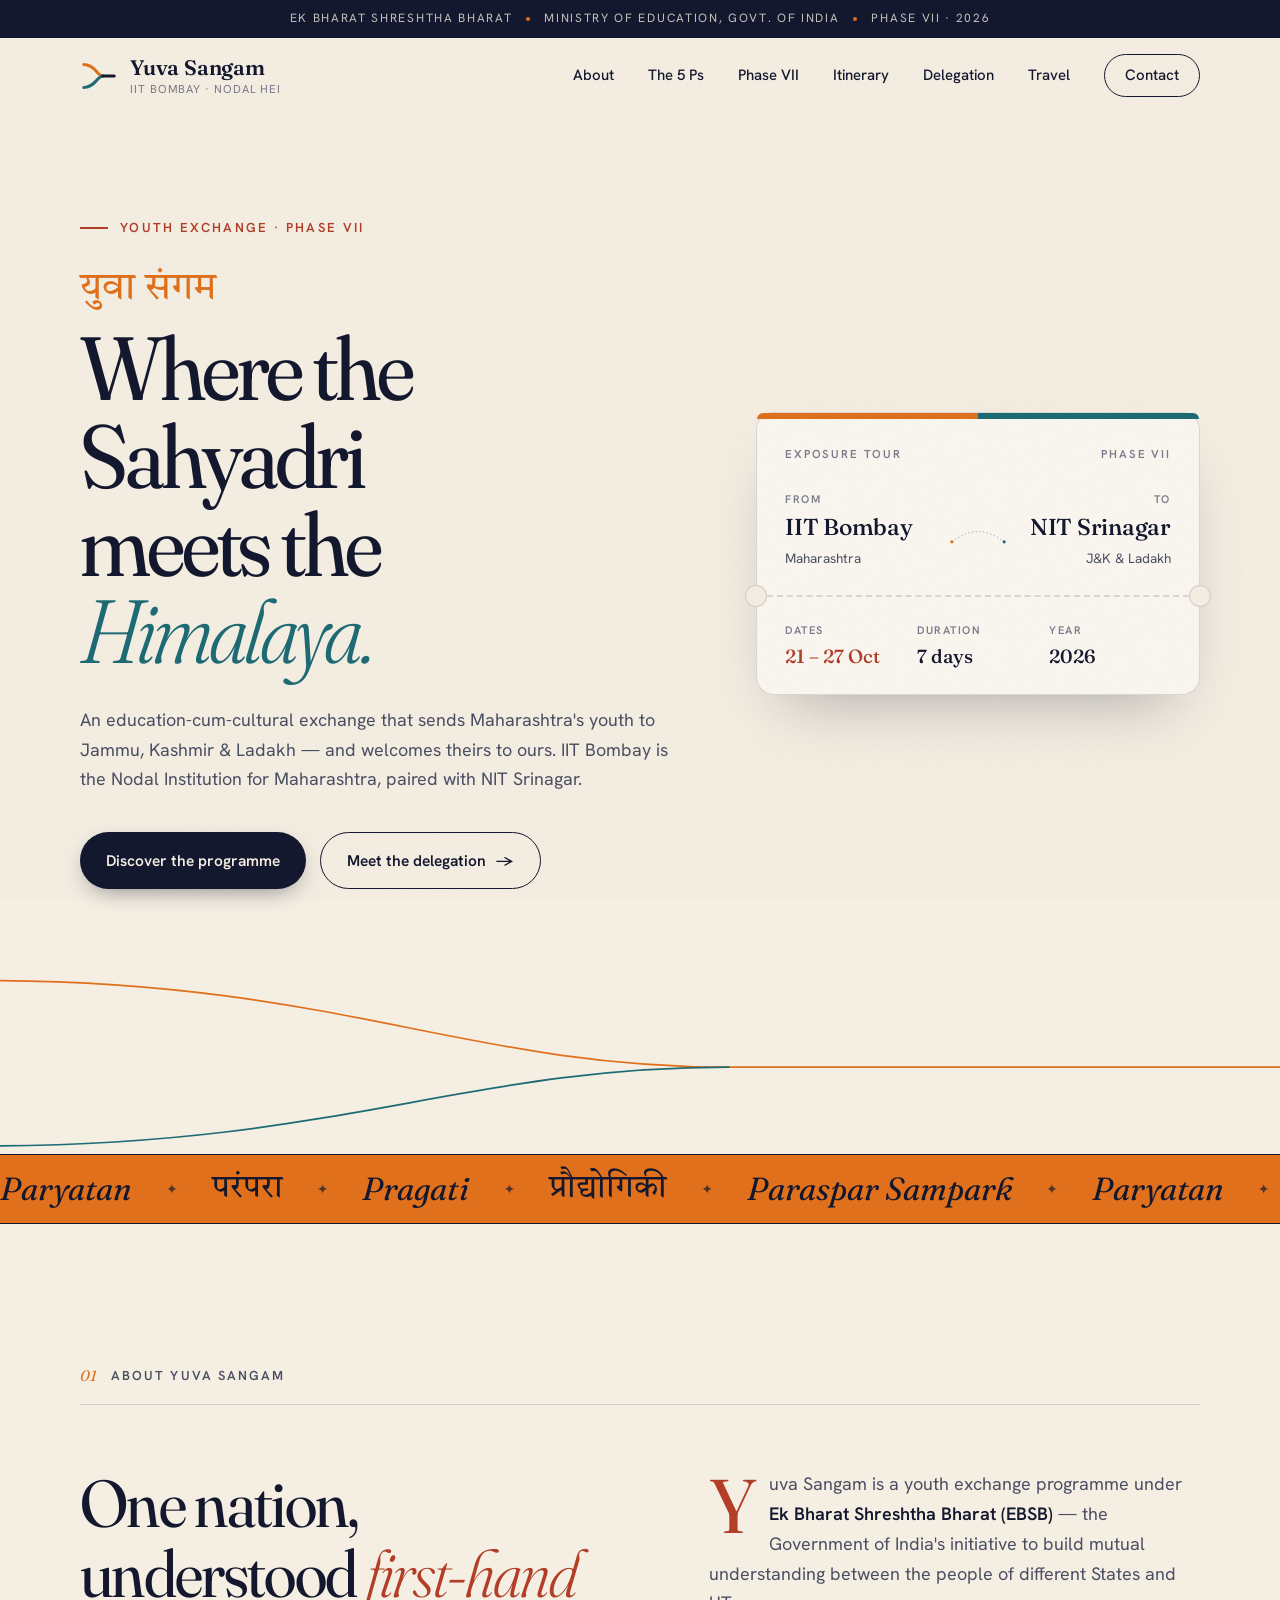
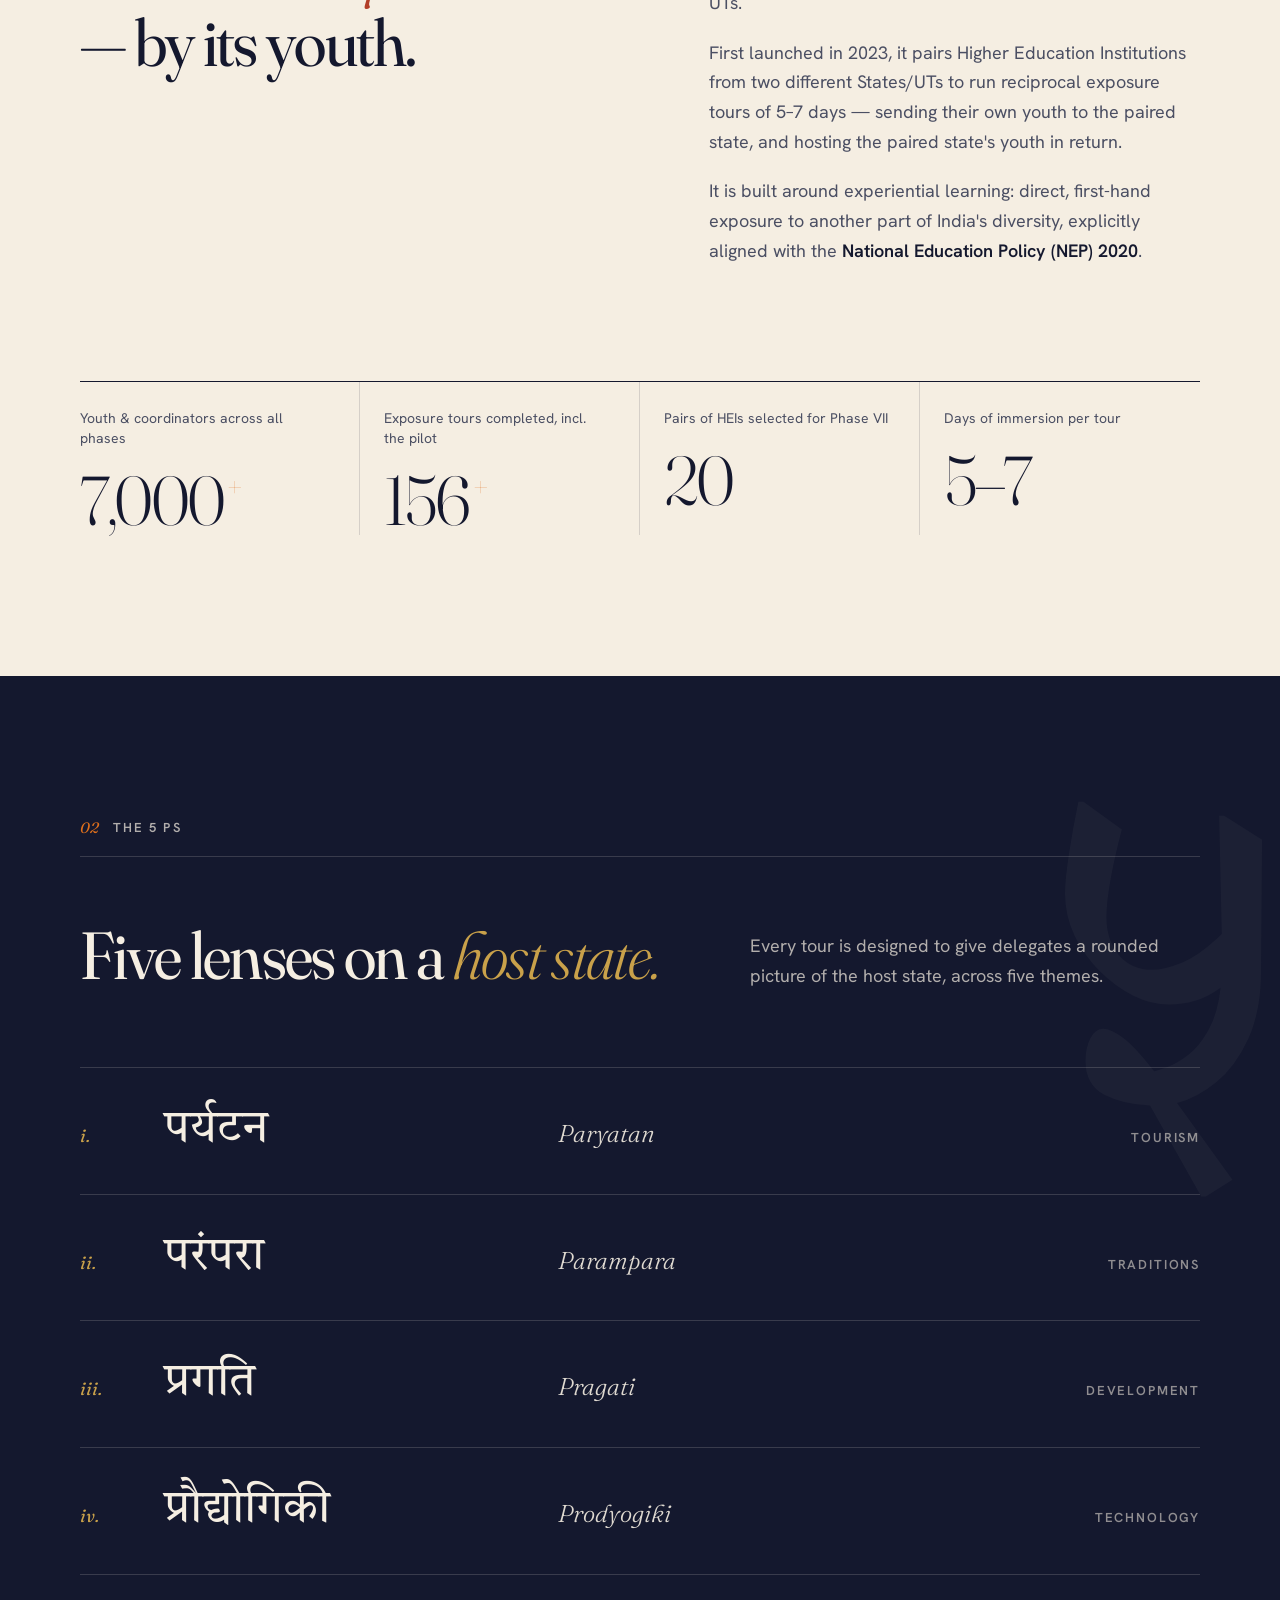
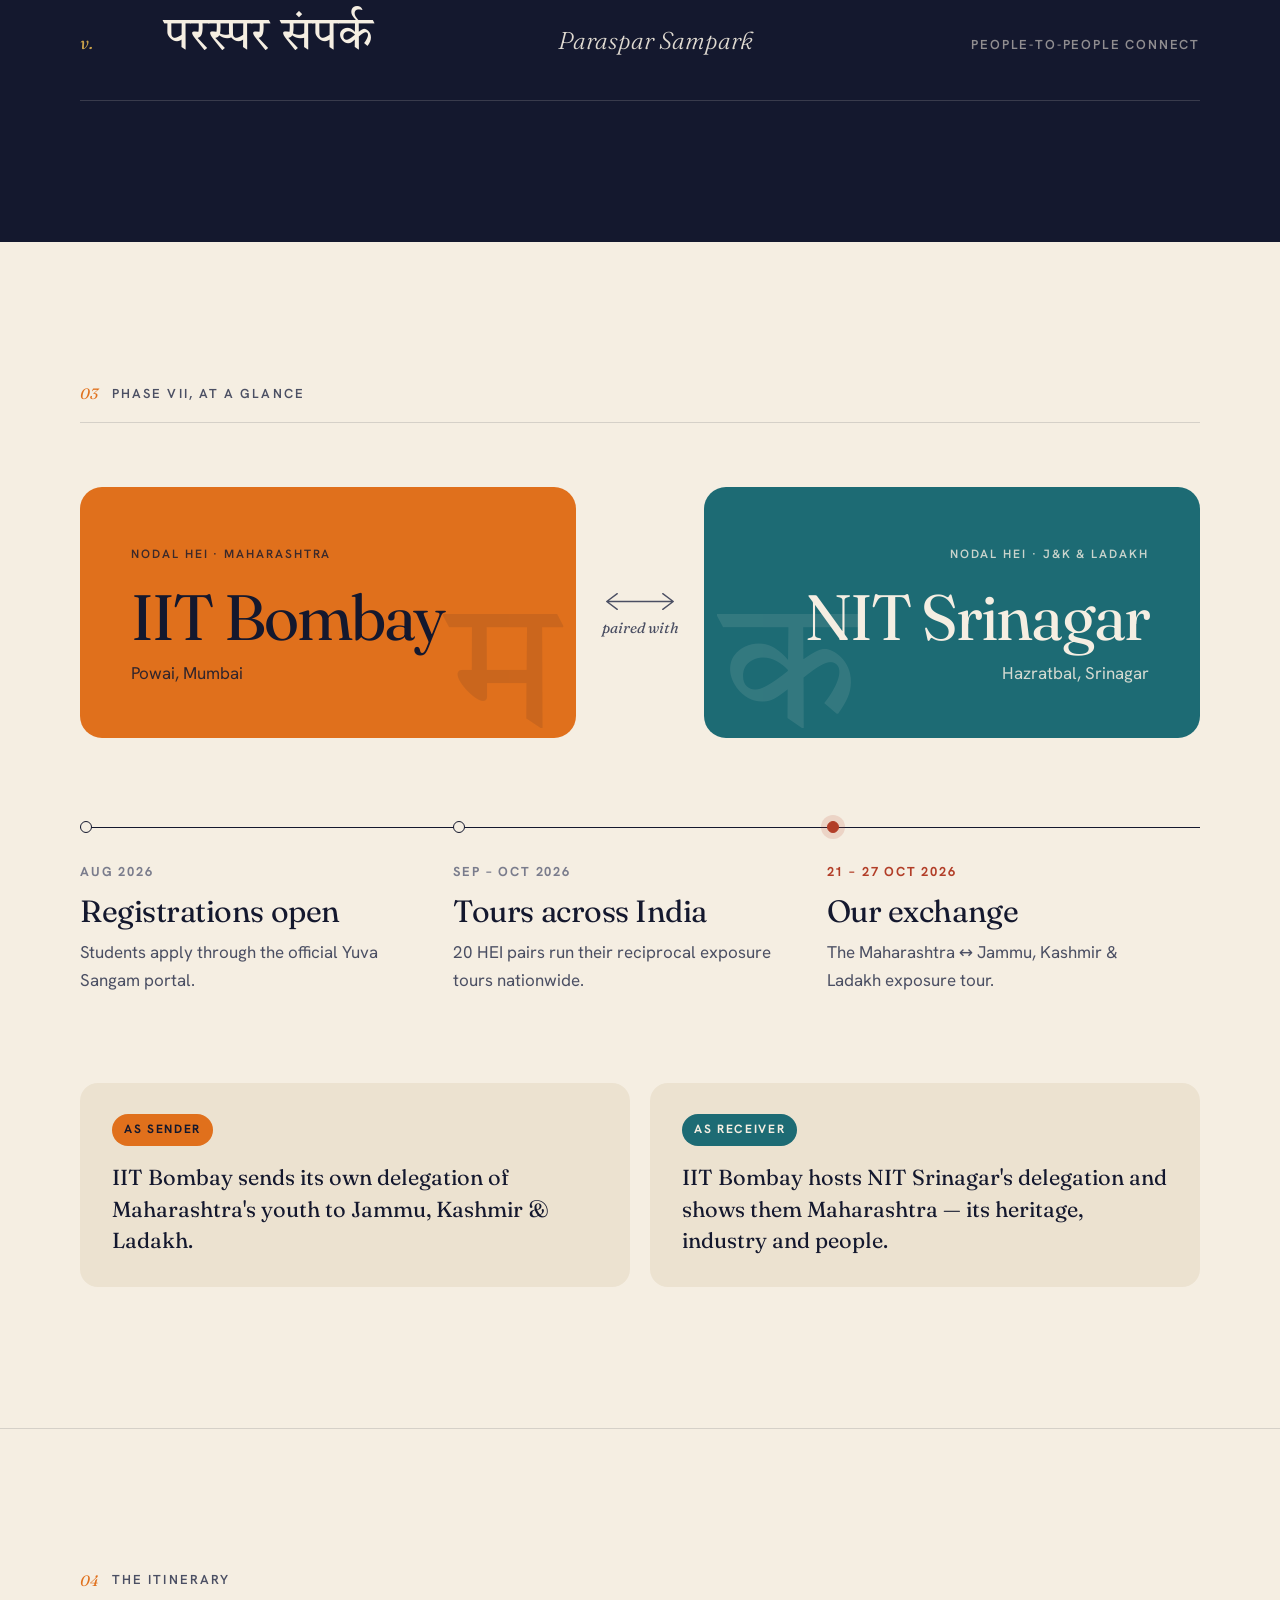
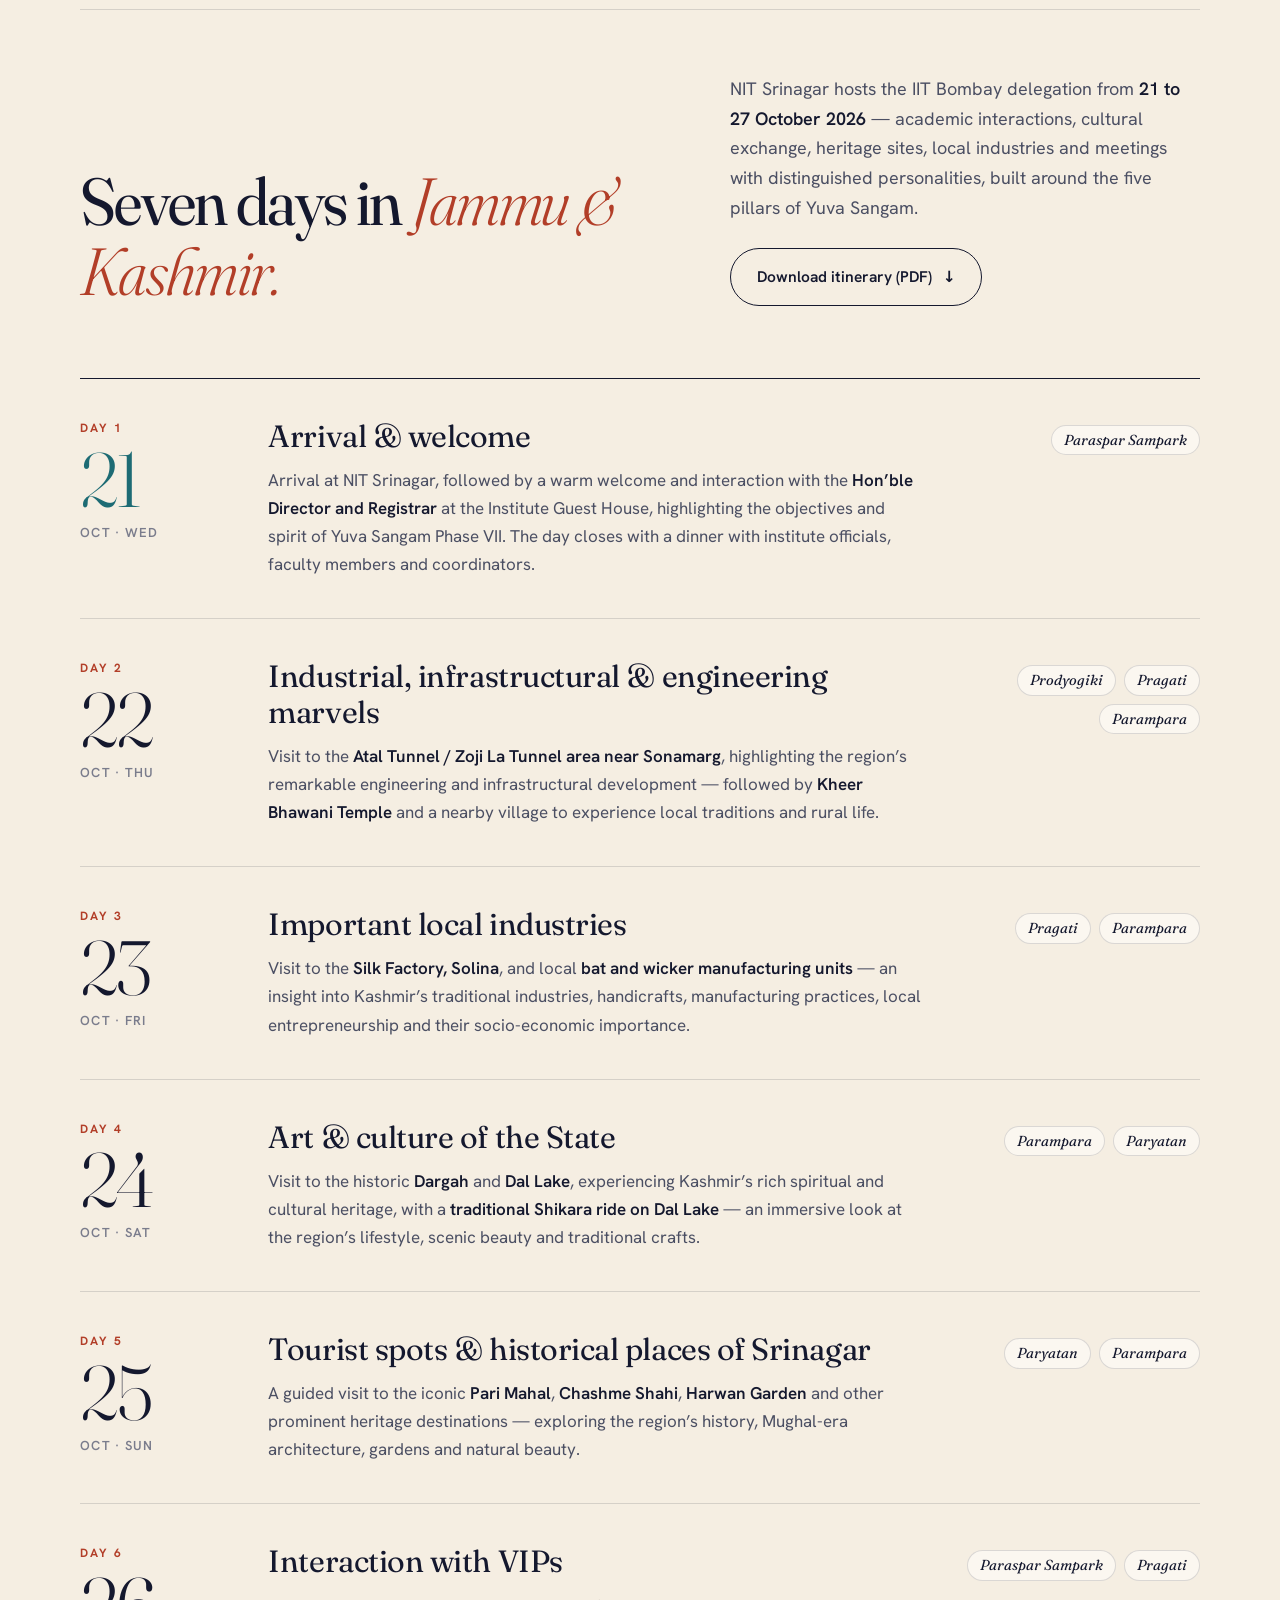
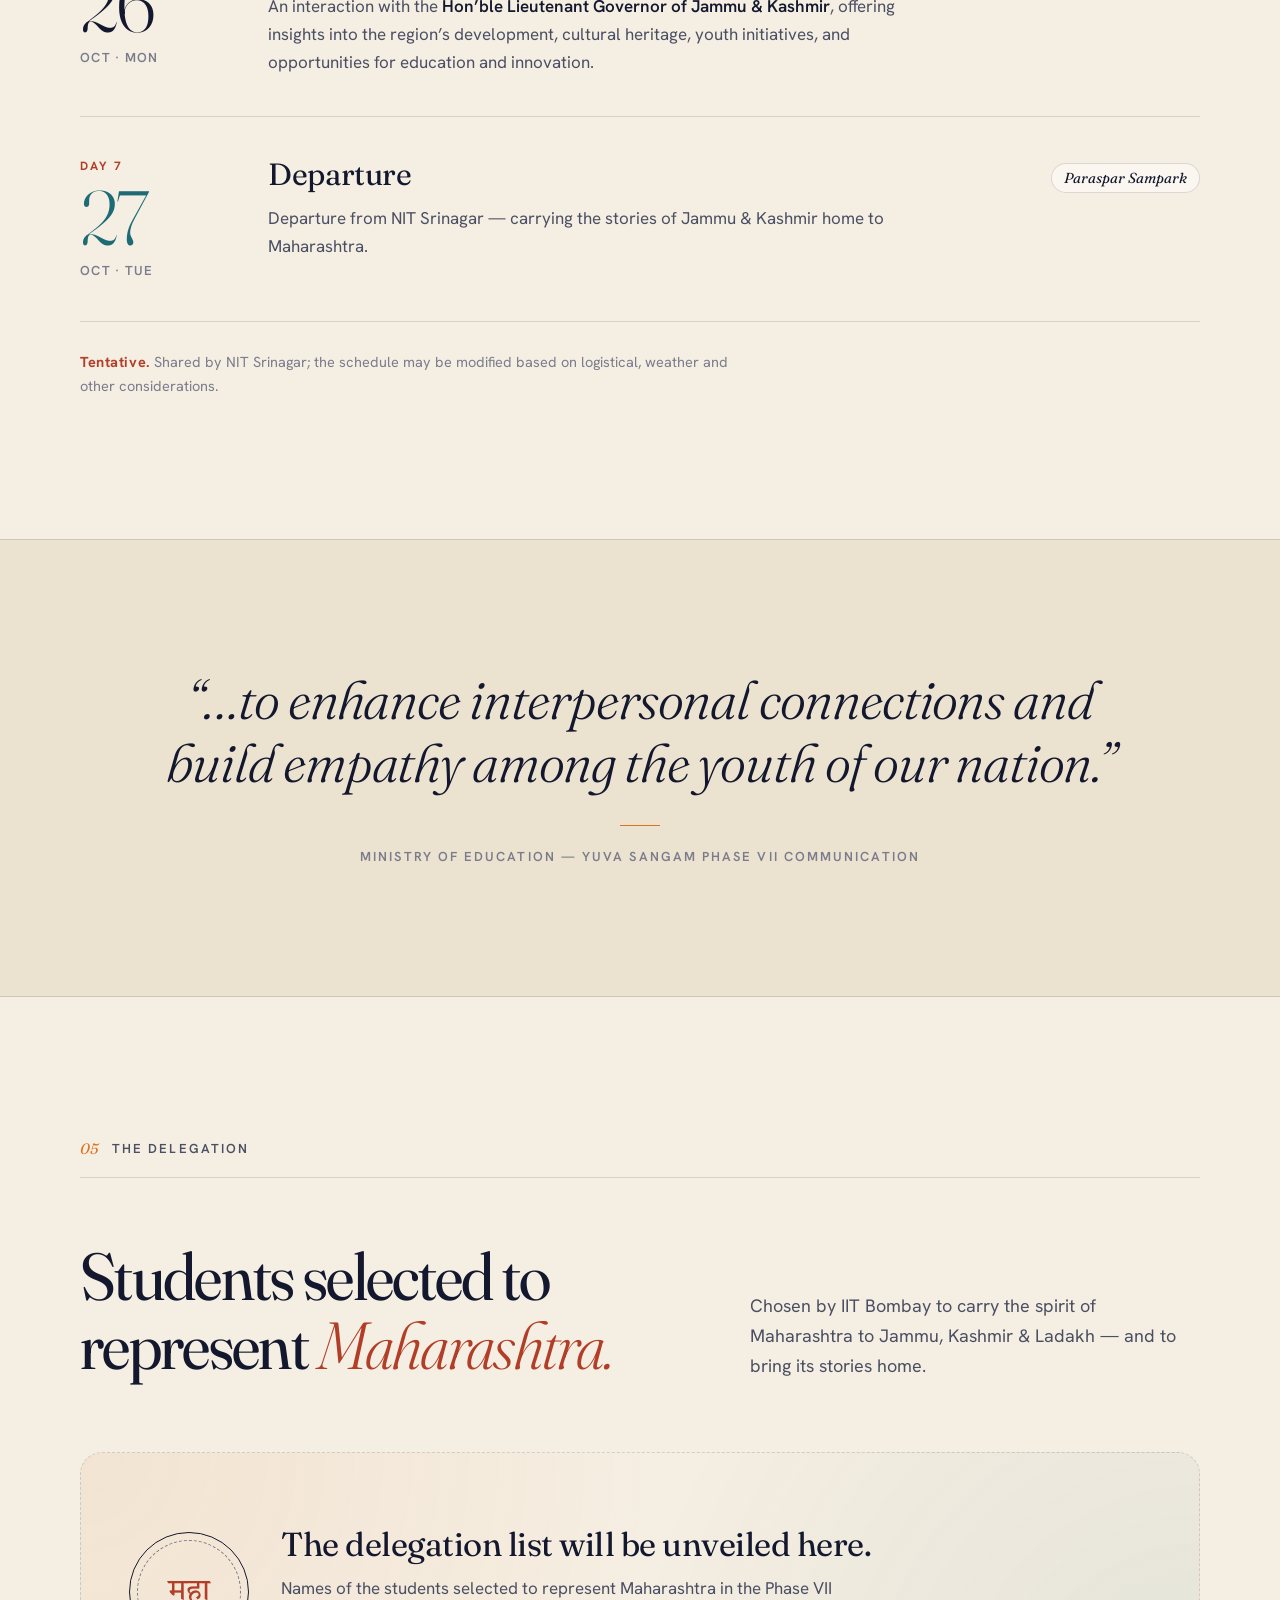
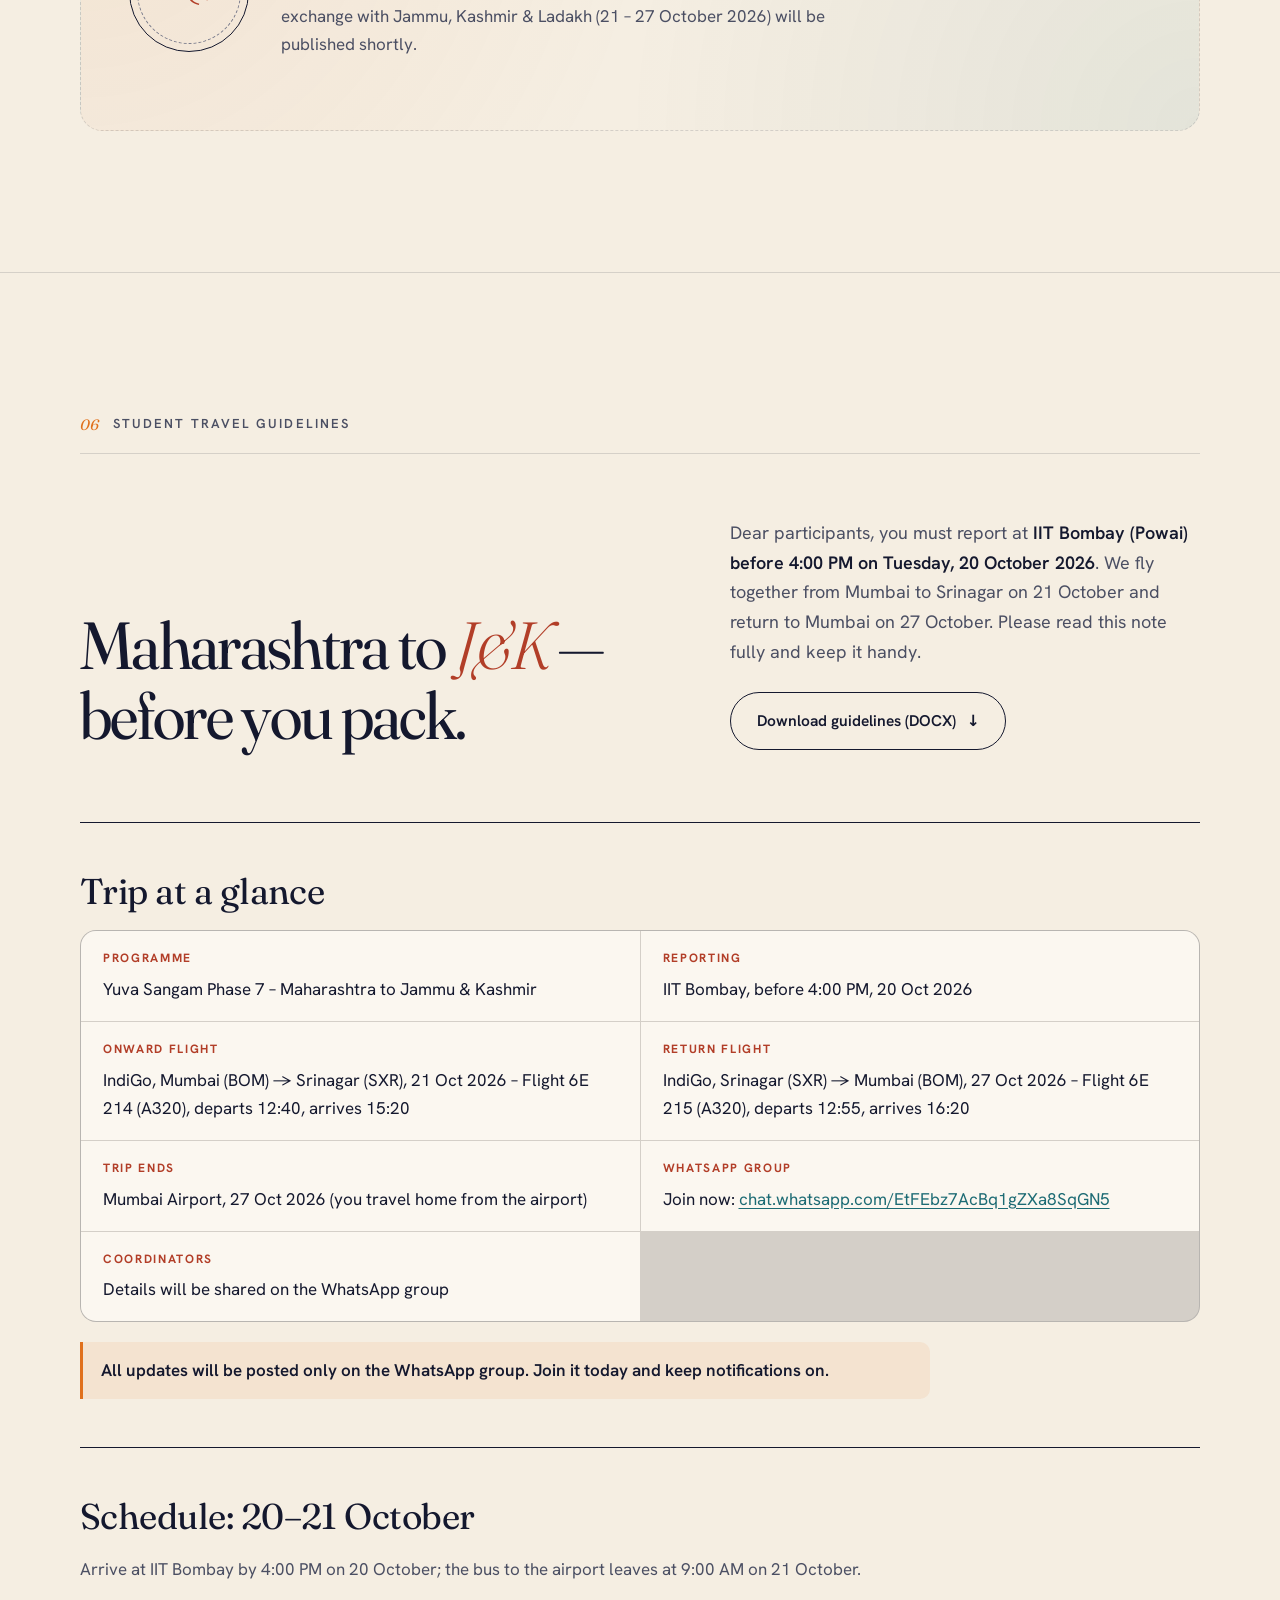
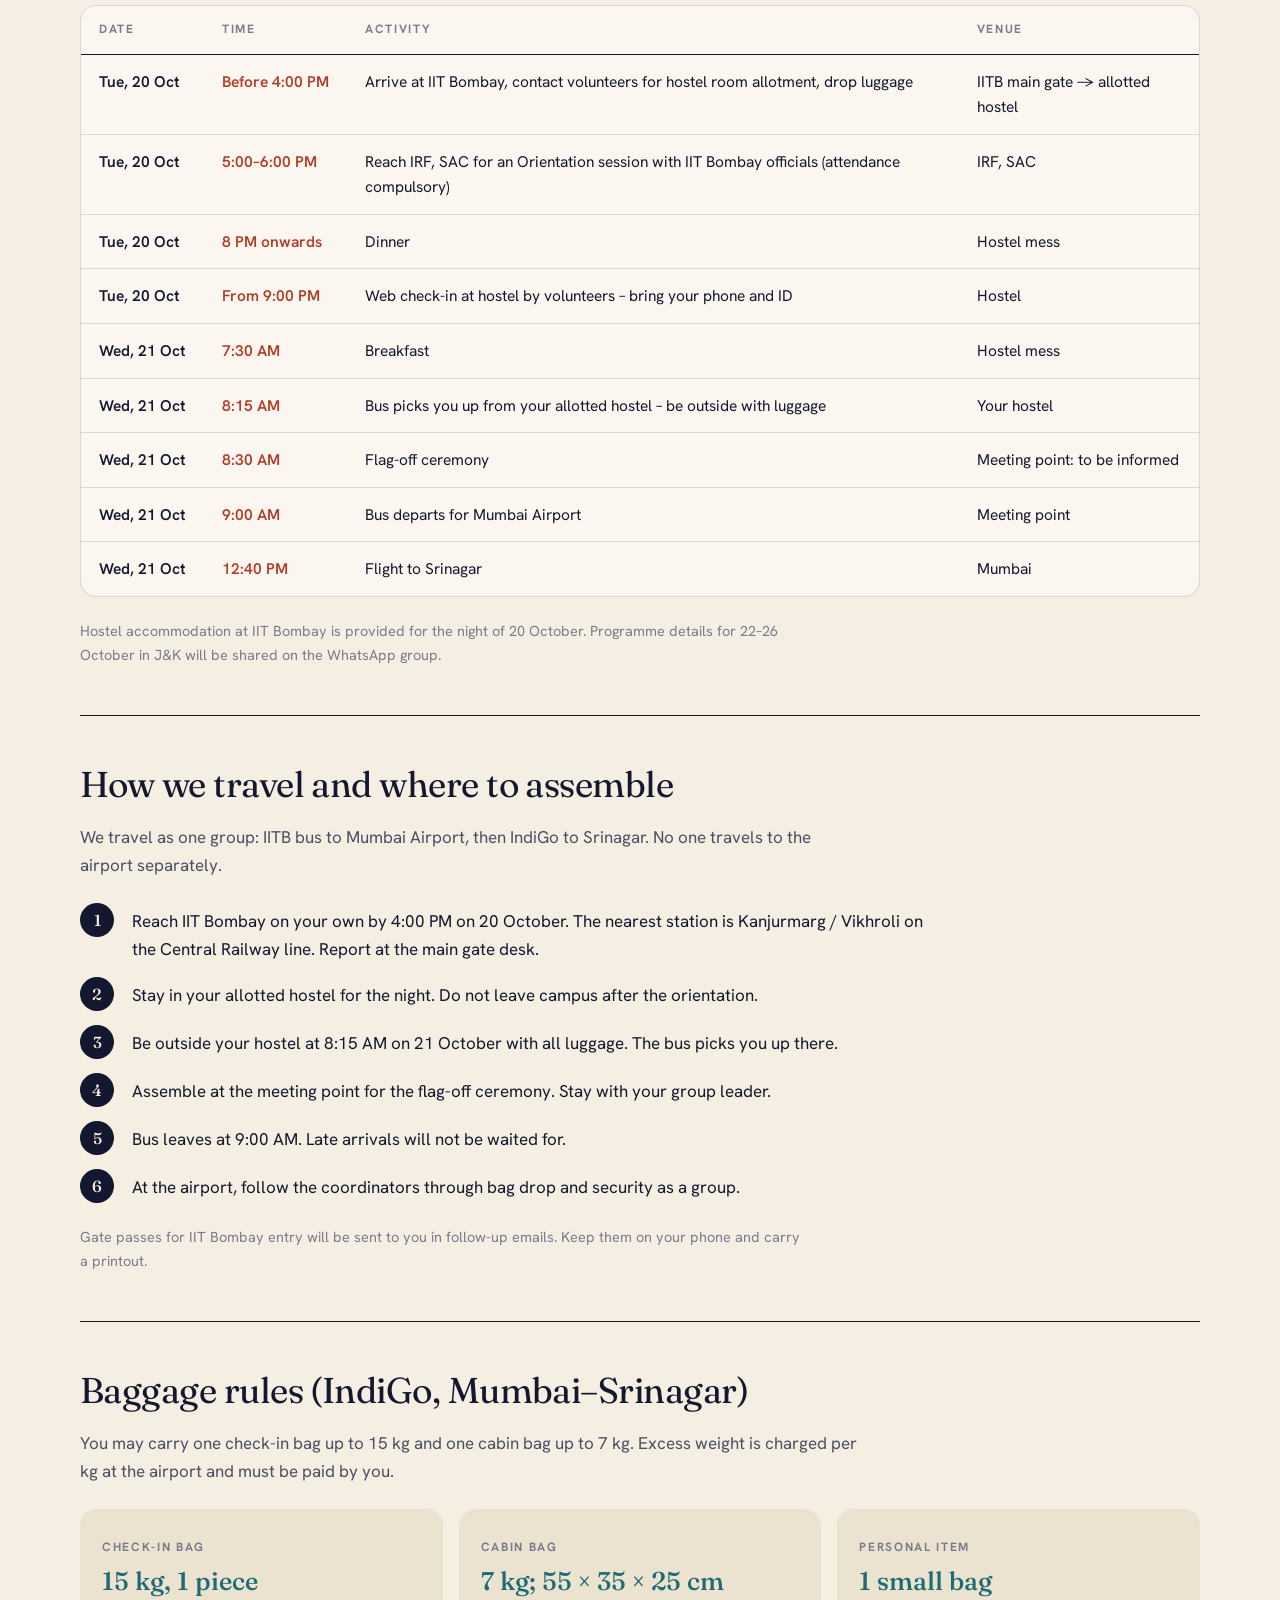
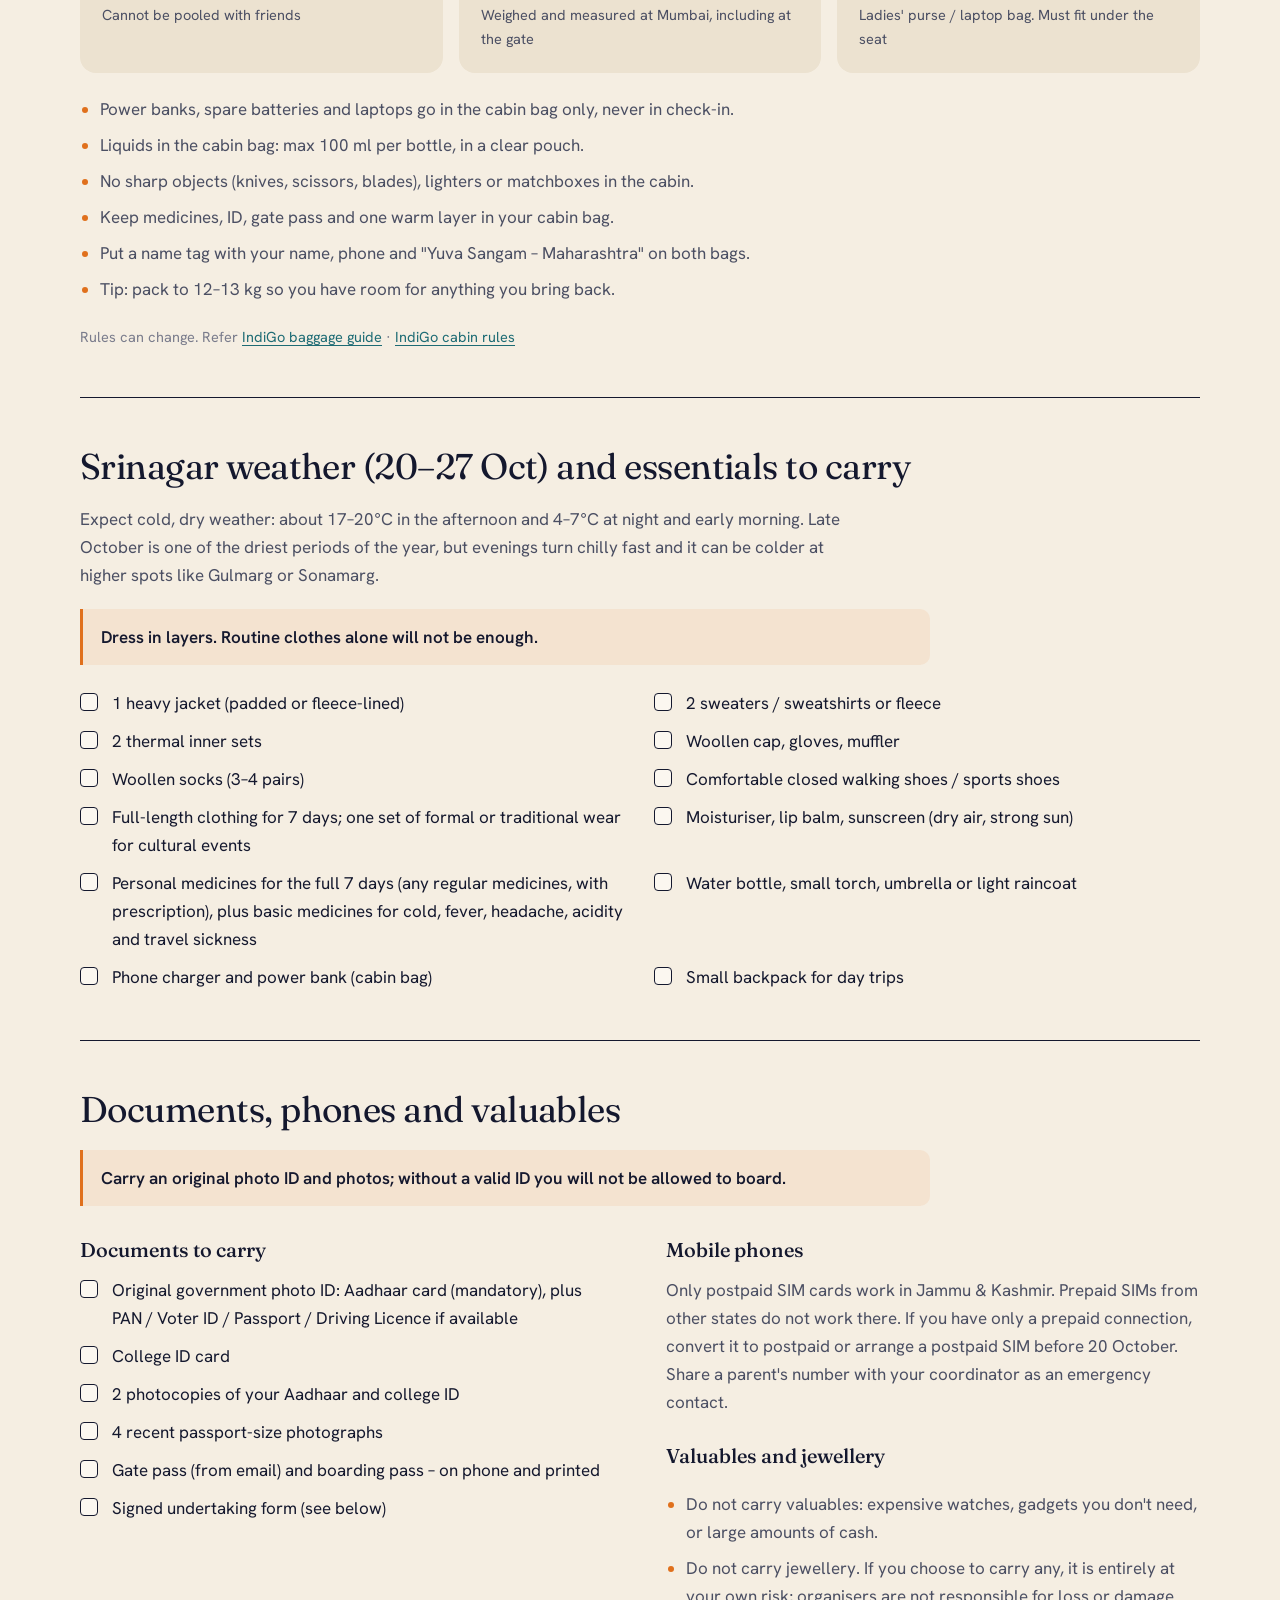
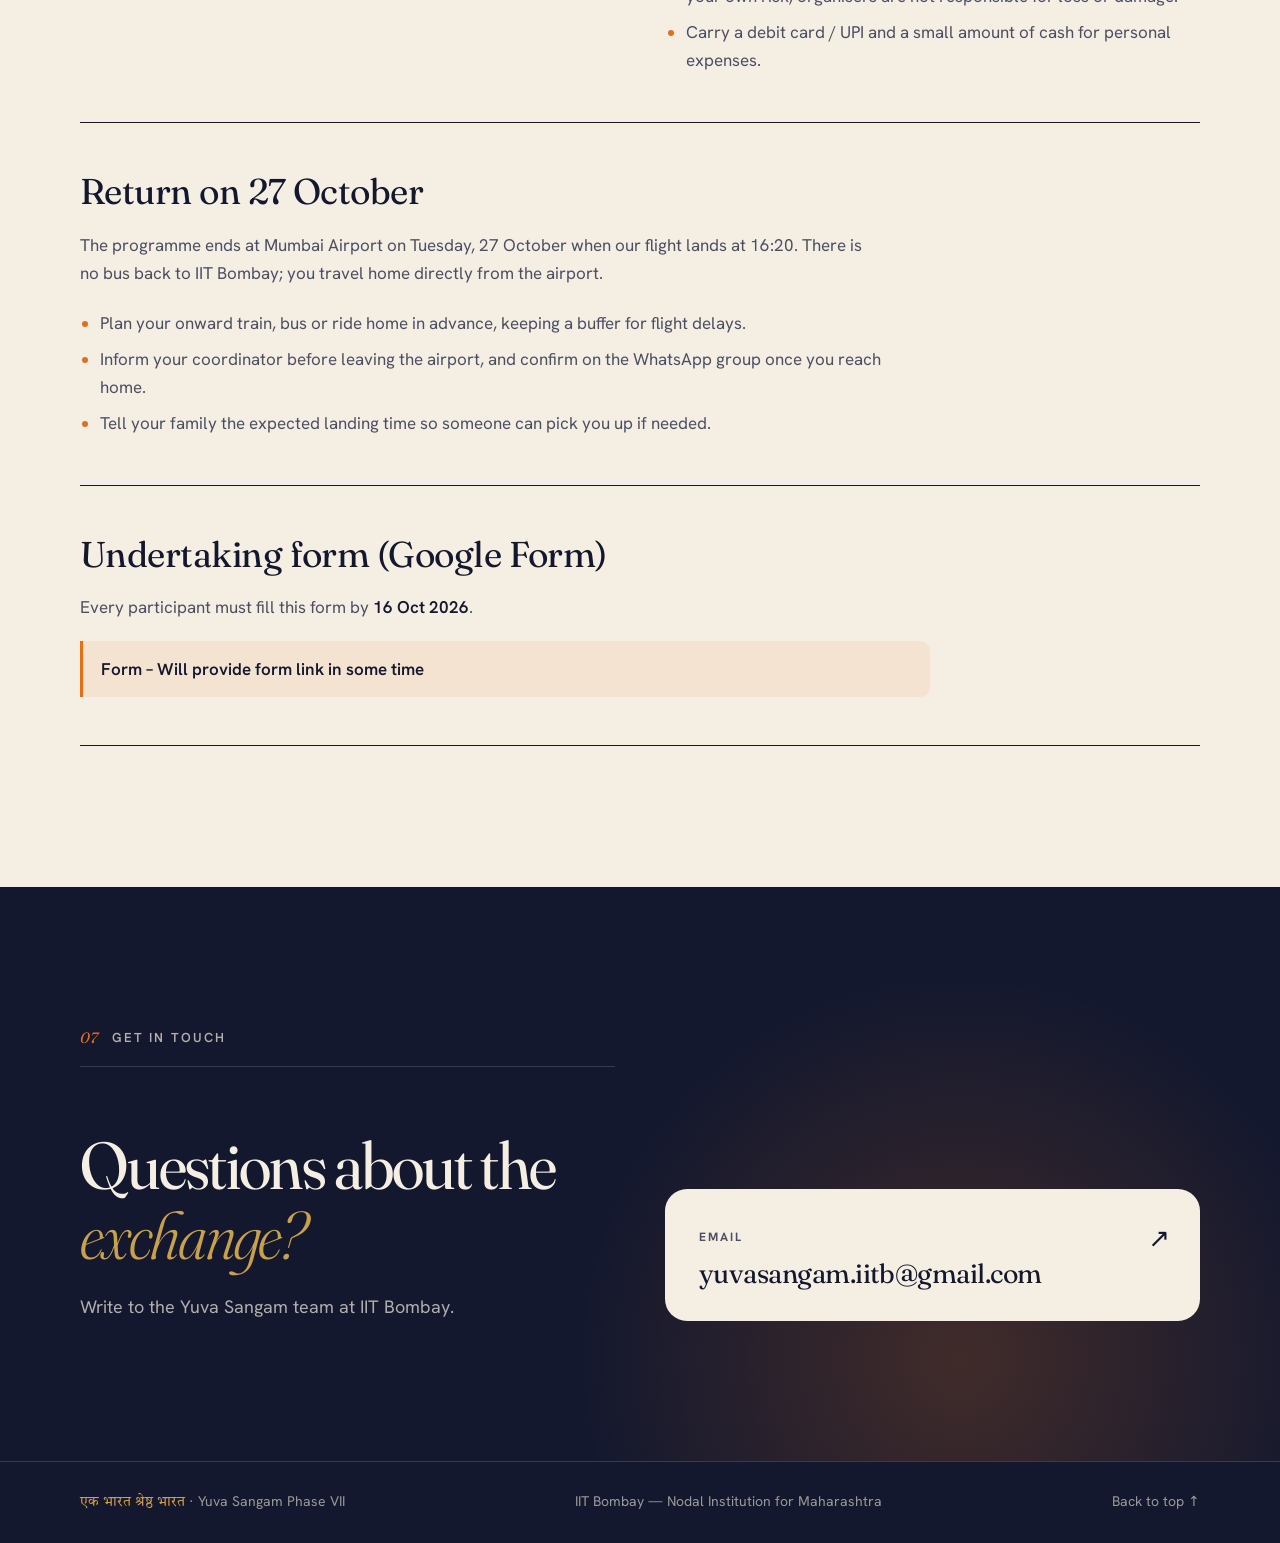
==== commit eebfc768: "Update travel guidelines with revised docx Nearest station is now Kanjurmarg / Vikhroli only, and th" ====
--- a/index.html
+++ b/index.html
@@ -434,7 +434,7 @@
         <h3 class="tg__title">How we travel and where to assemble</h3>
         <p class="tg__lede">We travel as one group: IITB bus to Mumbai Airport, then IndiGo to Srinagar. No one travels to the airport separately.</p>
         <ol class="tg__steps">
-          <li>Reach IIT Bombay on your own by 4:00 PM on 20 October. Nearest stations: Kanjurmarg / Vikhroli (Central line) or Powai via Ghatkopar Metro. Report at the main gate desk.</li>
+          <li>Reach IIT Bombay on your own by 4:00 PM on 20 October. The nearest station is Kanjurmarg / Vikhroli on the Central Railway line. Report at the main gate desk.</li>
           <li>Stay in your allotted hostel for the night. Do not leave campus after the orientation.</li>
           <li>Be outside your hostel at 8:15 AM on 21 October with all luggage. The bus picks you up there.</li>
           <li>Assemble at the meeting point for the flag-off ceremony. Stay with your group leader.</li>
@@ -478,7 +478,7 @@
           <li>Comfortable closed walking shoes / sports shoes</li>
           <li>Full-length clothing for 7 days; one set of formal or traditional wear for cultural events</li>
           <li>Moisturiser, lip balm, sunscreen (dry air, strong sun)</li>
-          <li>Personal medicines with prescription, plus basic first aid</li>
+          <li>Personal medicines for the full 7 days (any regular medicines, with prescription), plus basic medicines for cold, fever, headache, acidity and travel sickness</li>
           <li>Water bottle, small torch, umbrella or light raincoat</li>
           <li>Phone charger and power bank (cabin bag)</li>
           <li>Small backpack for day trips</li>
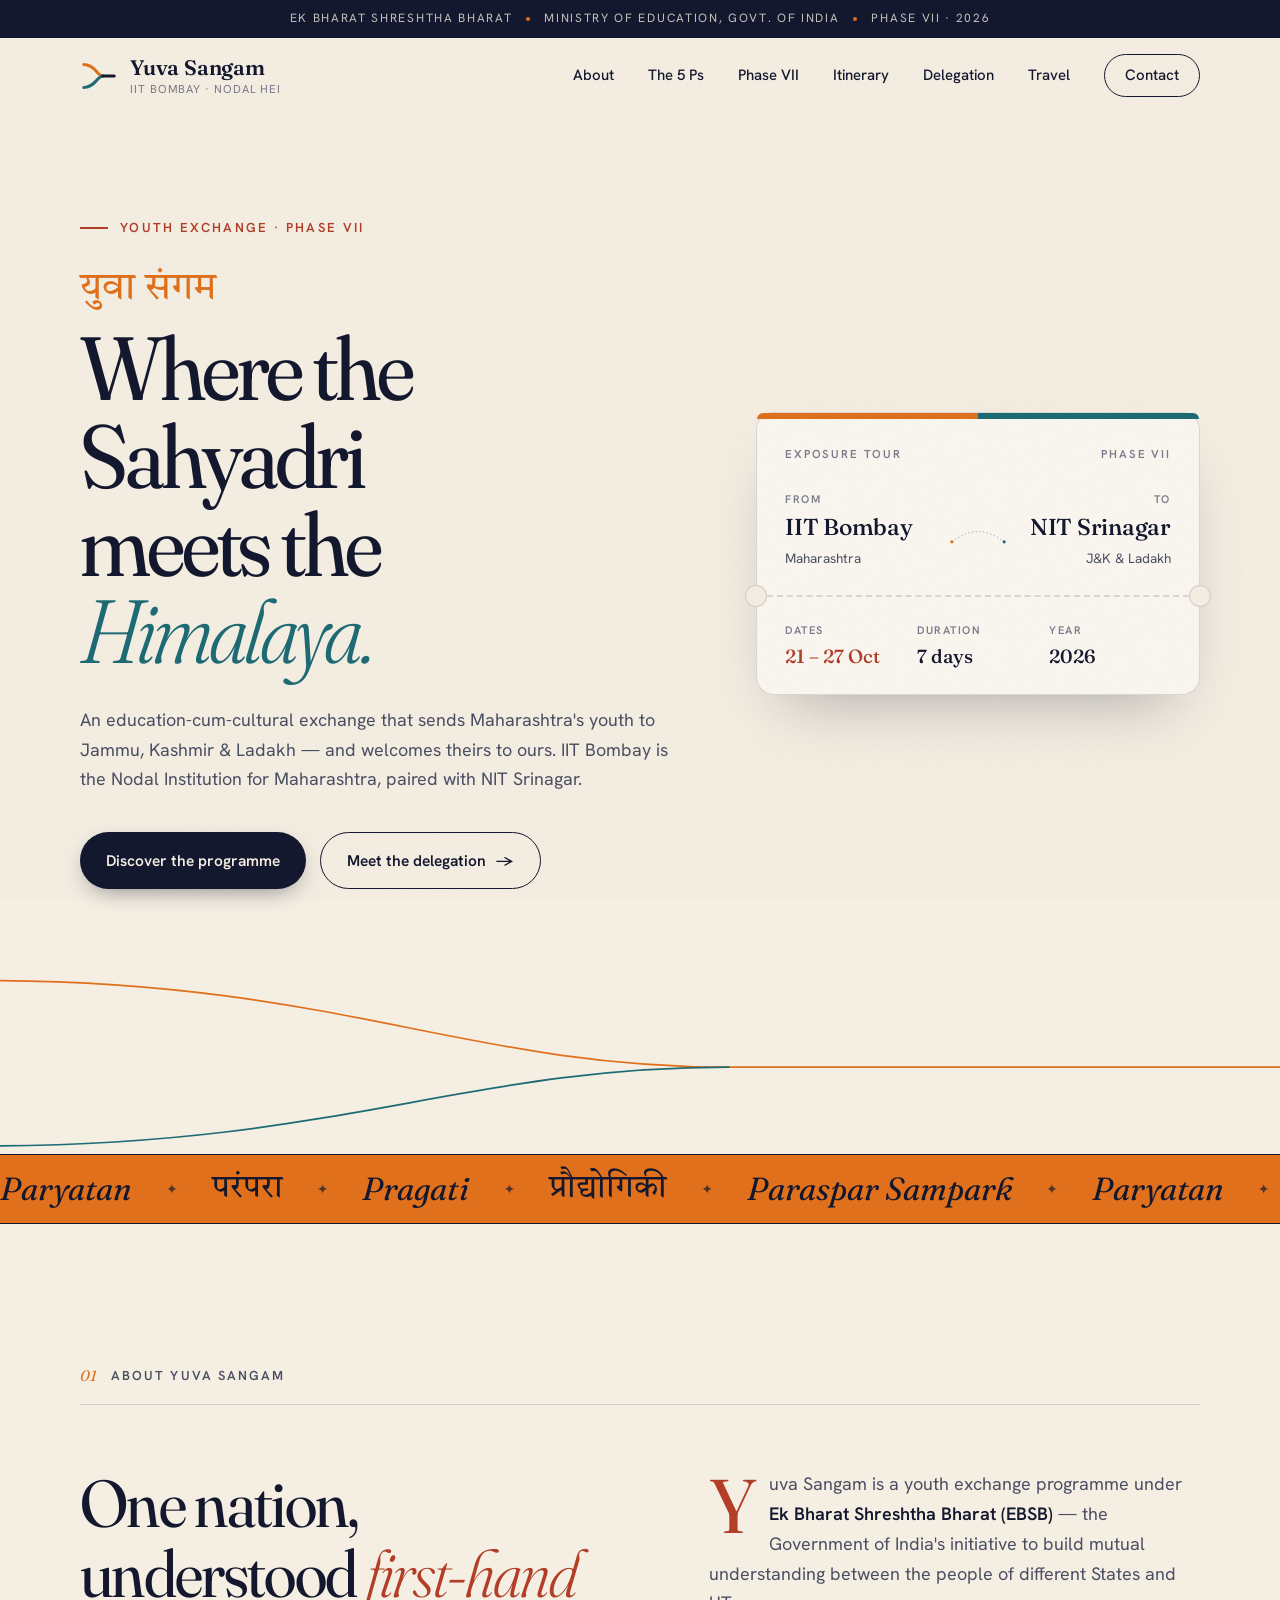
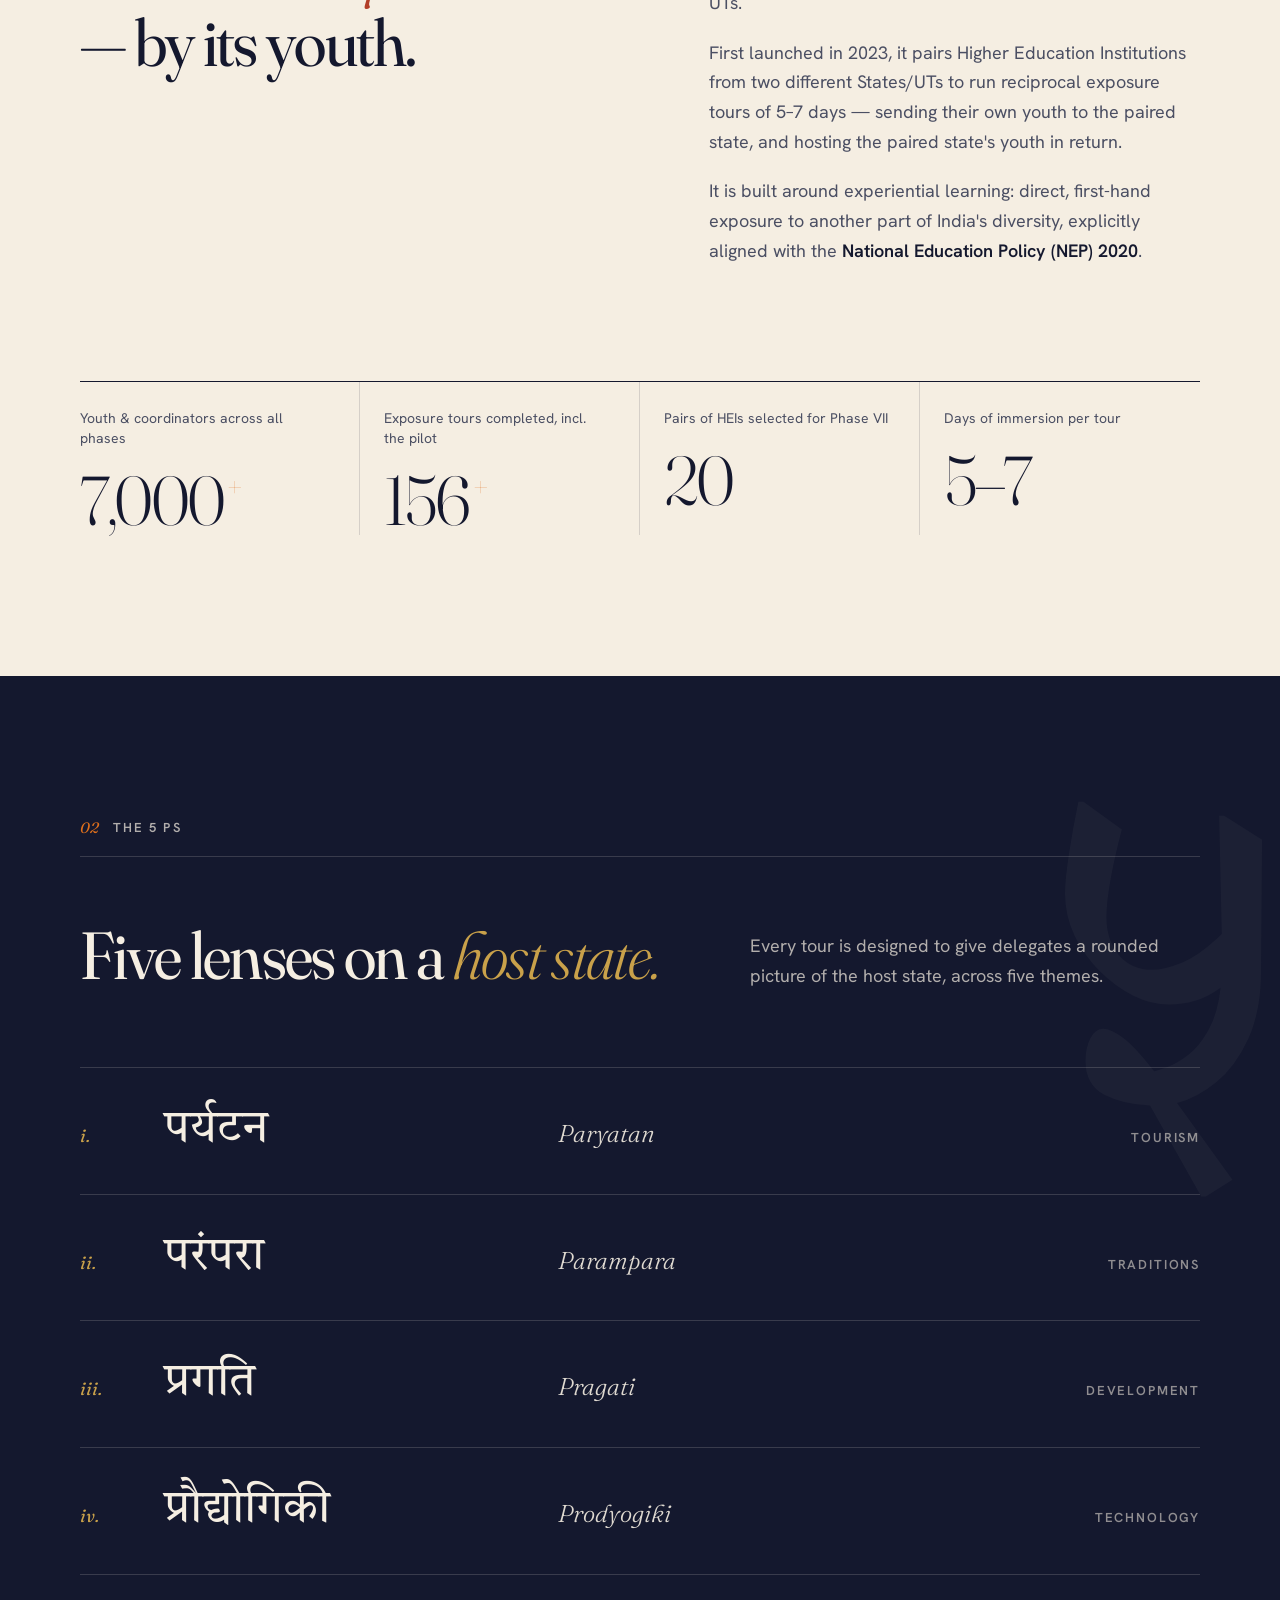
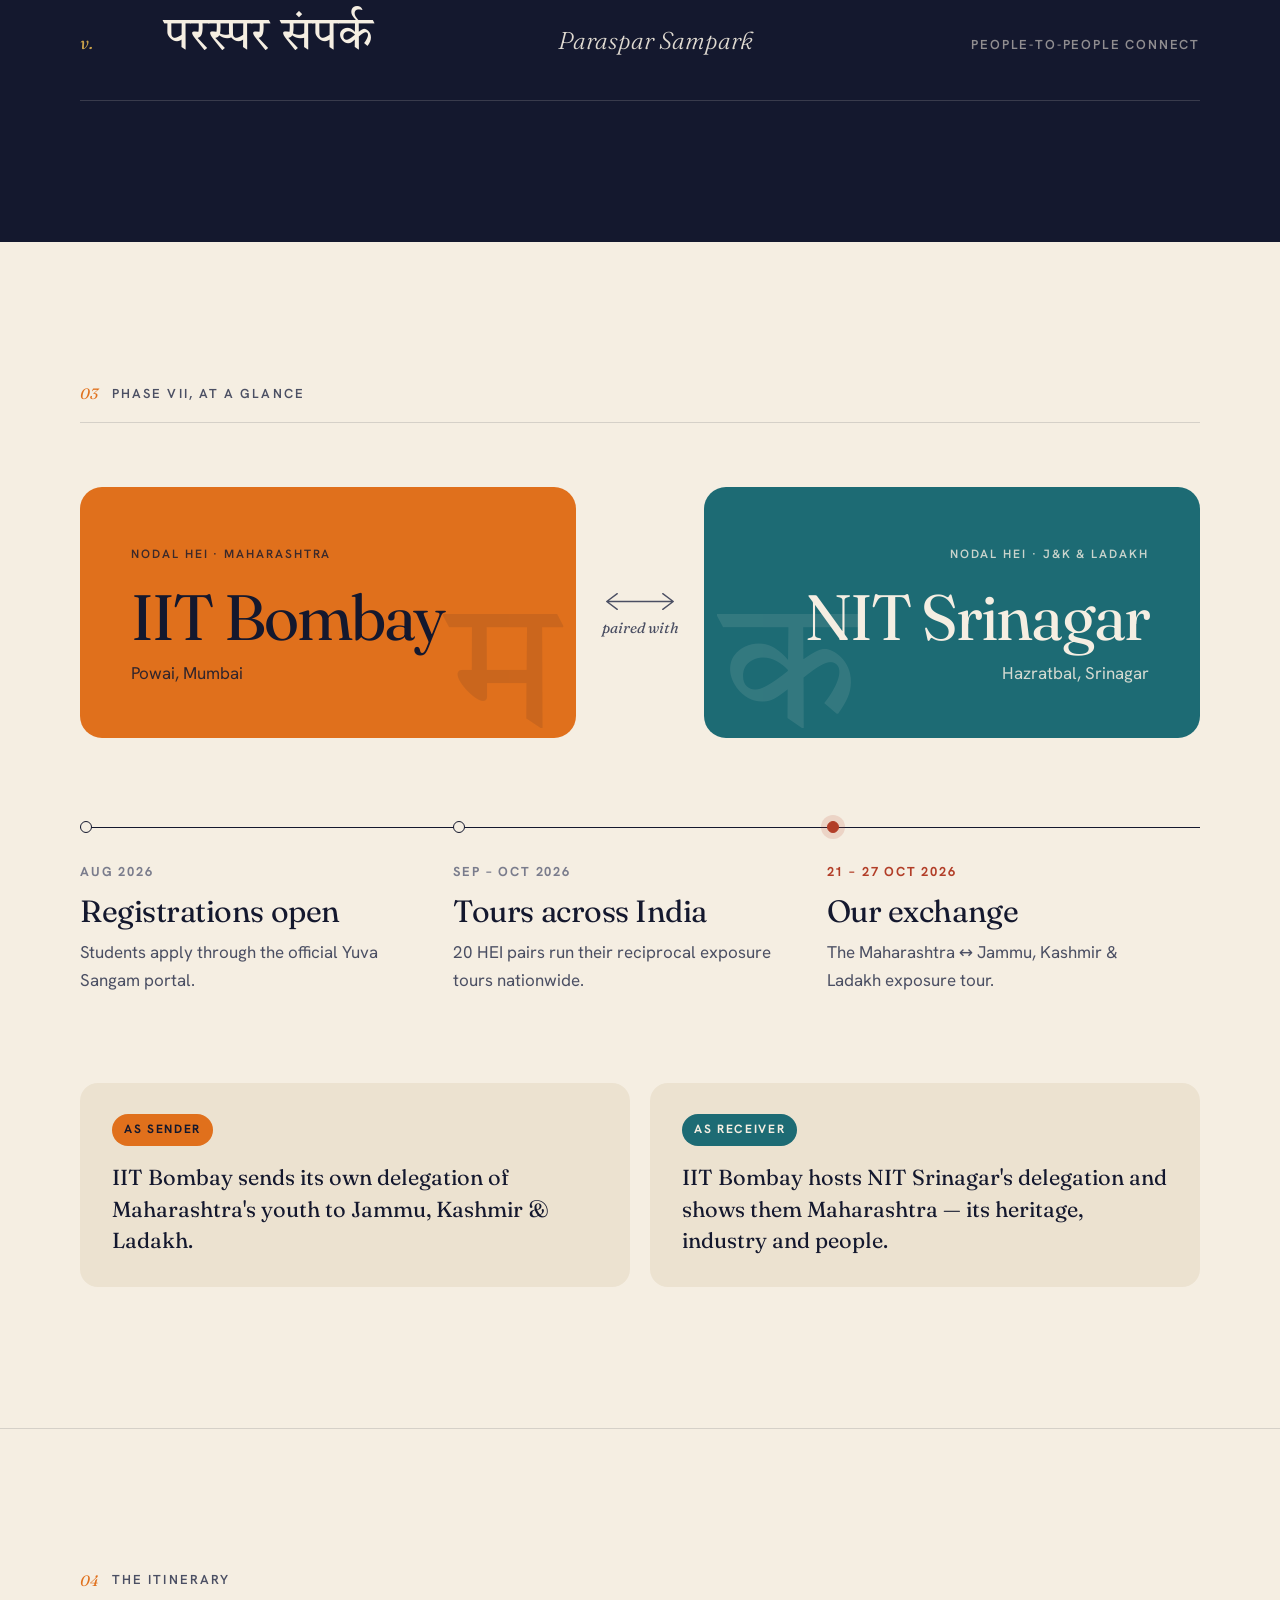
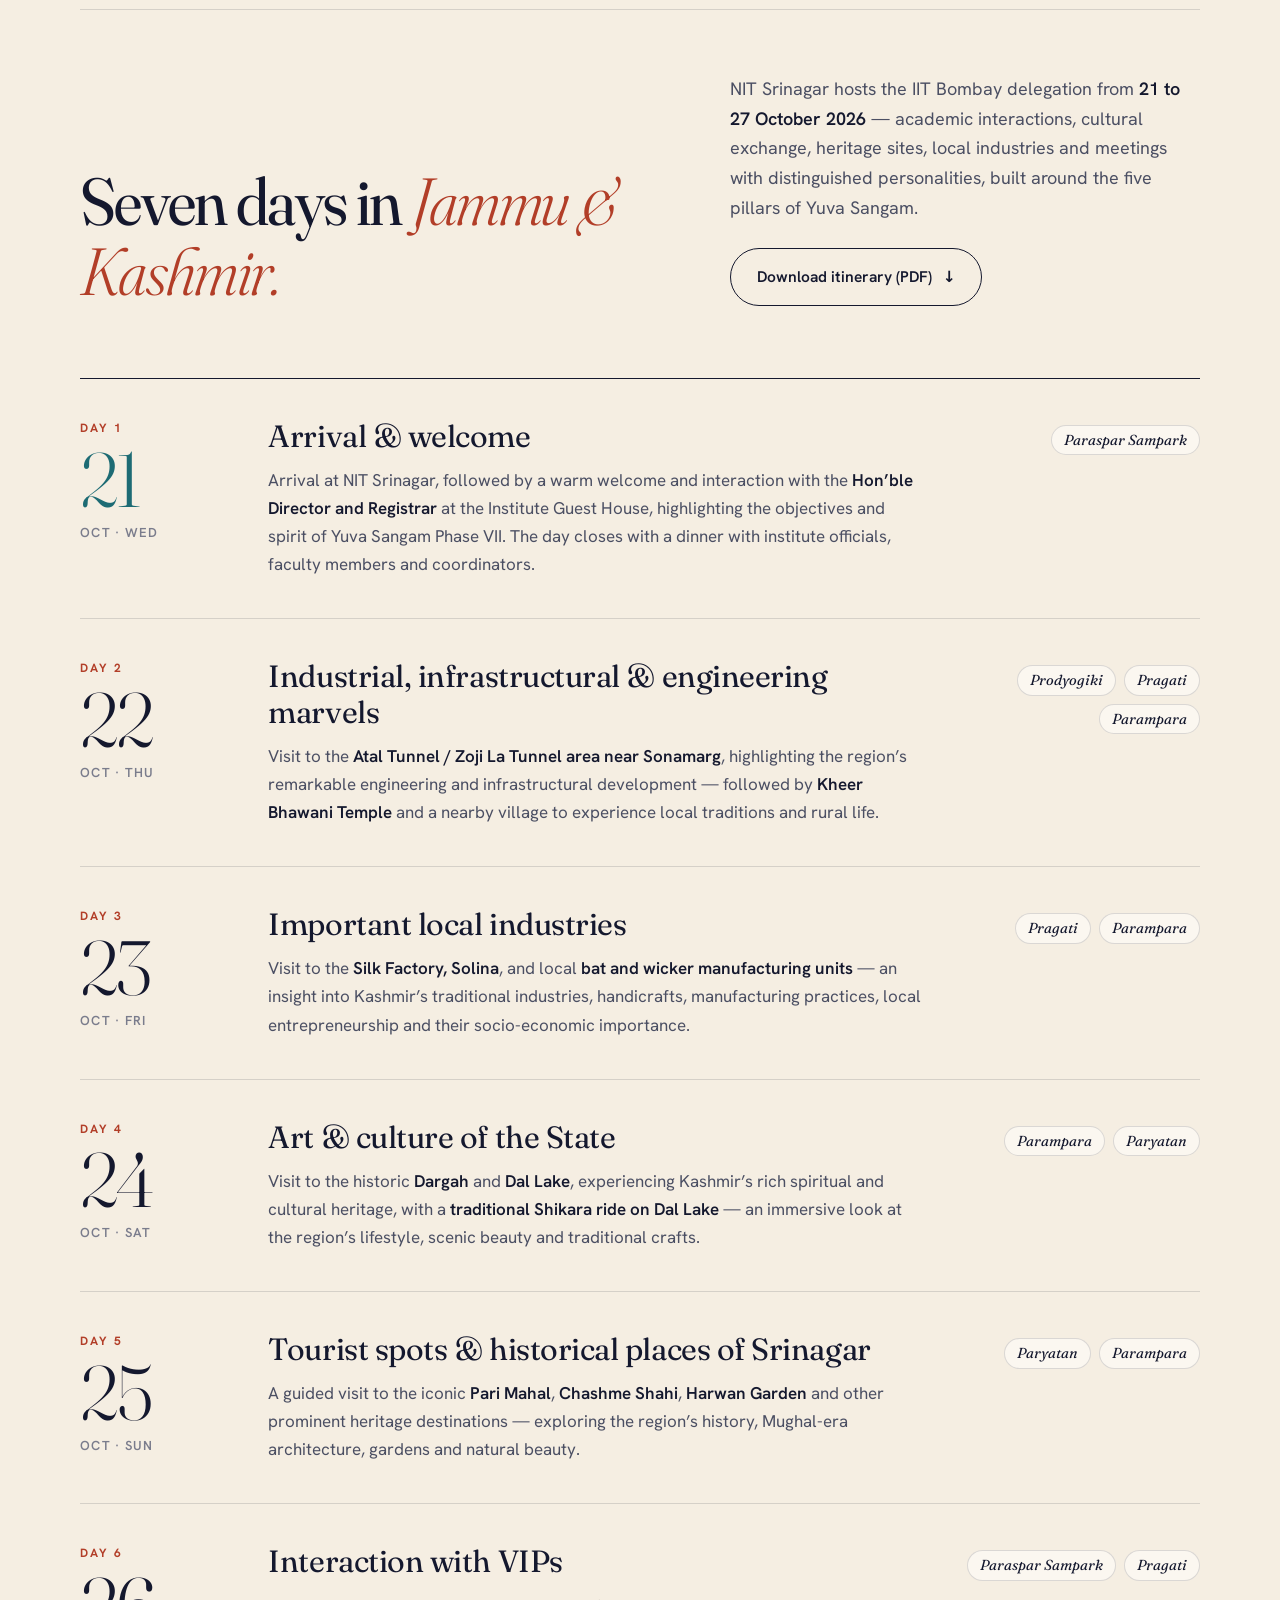
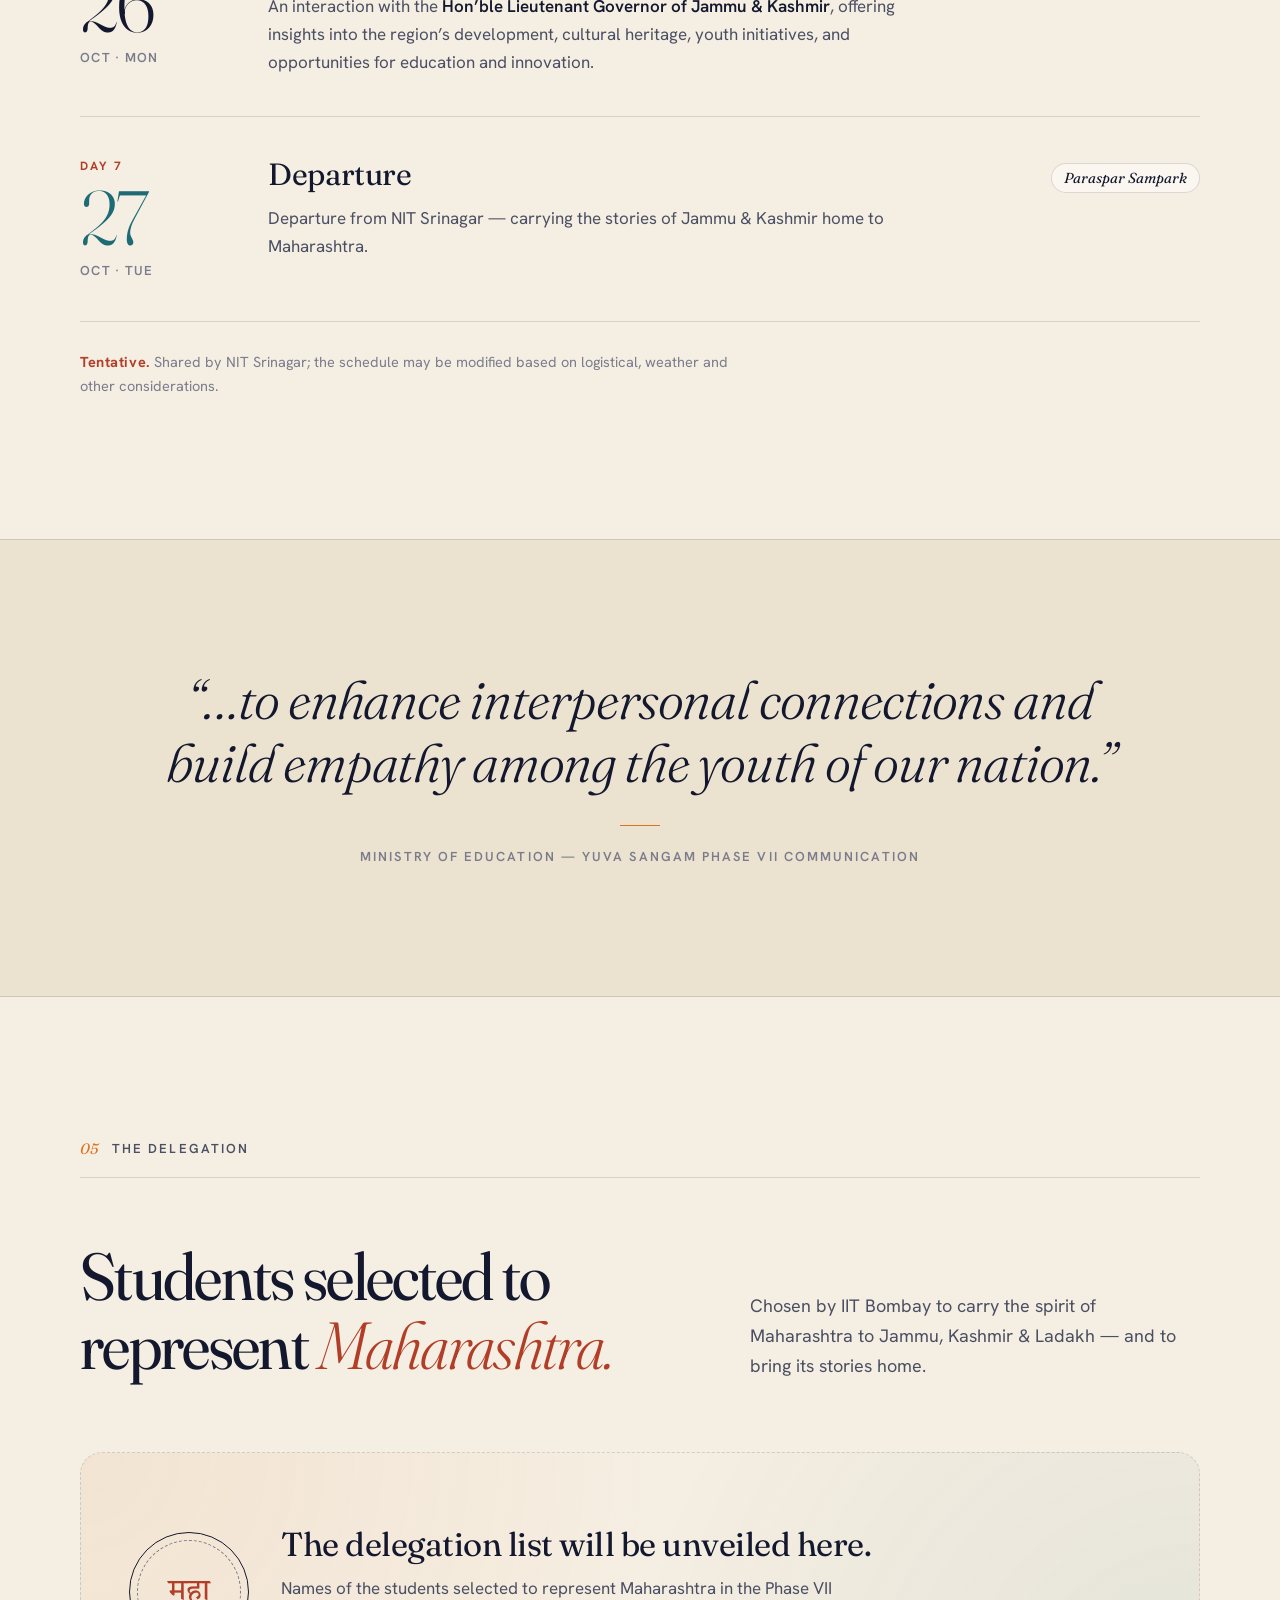
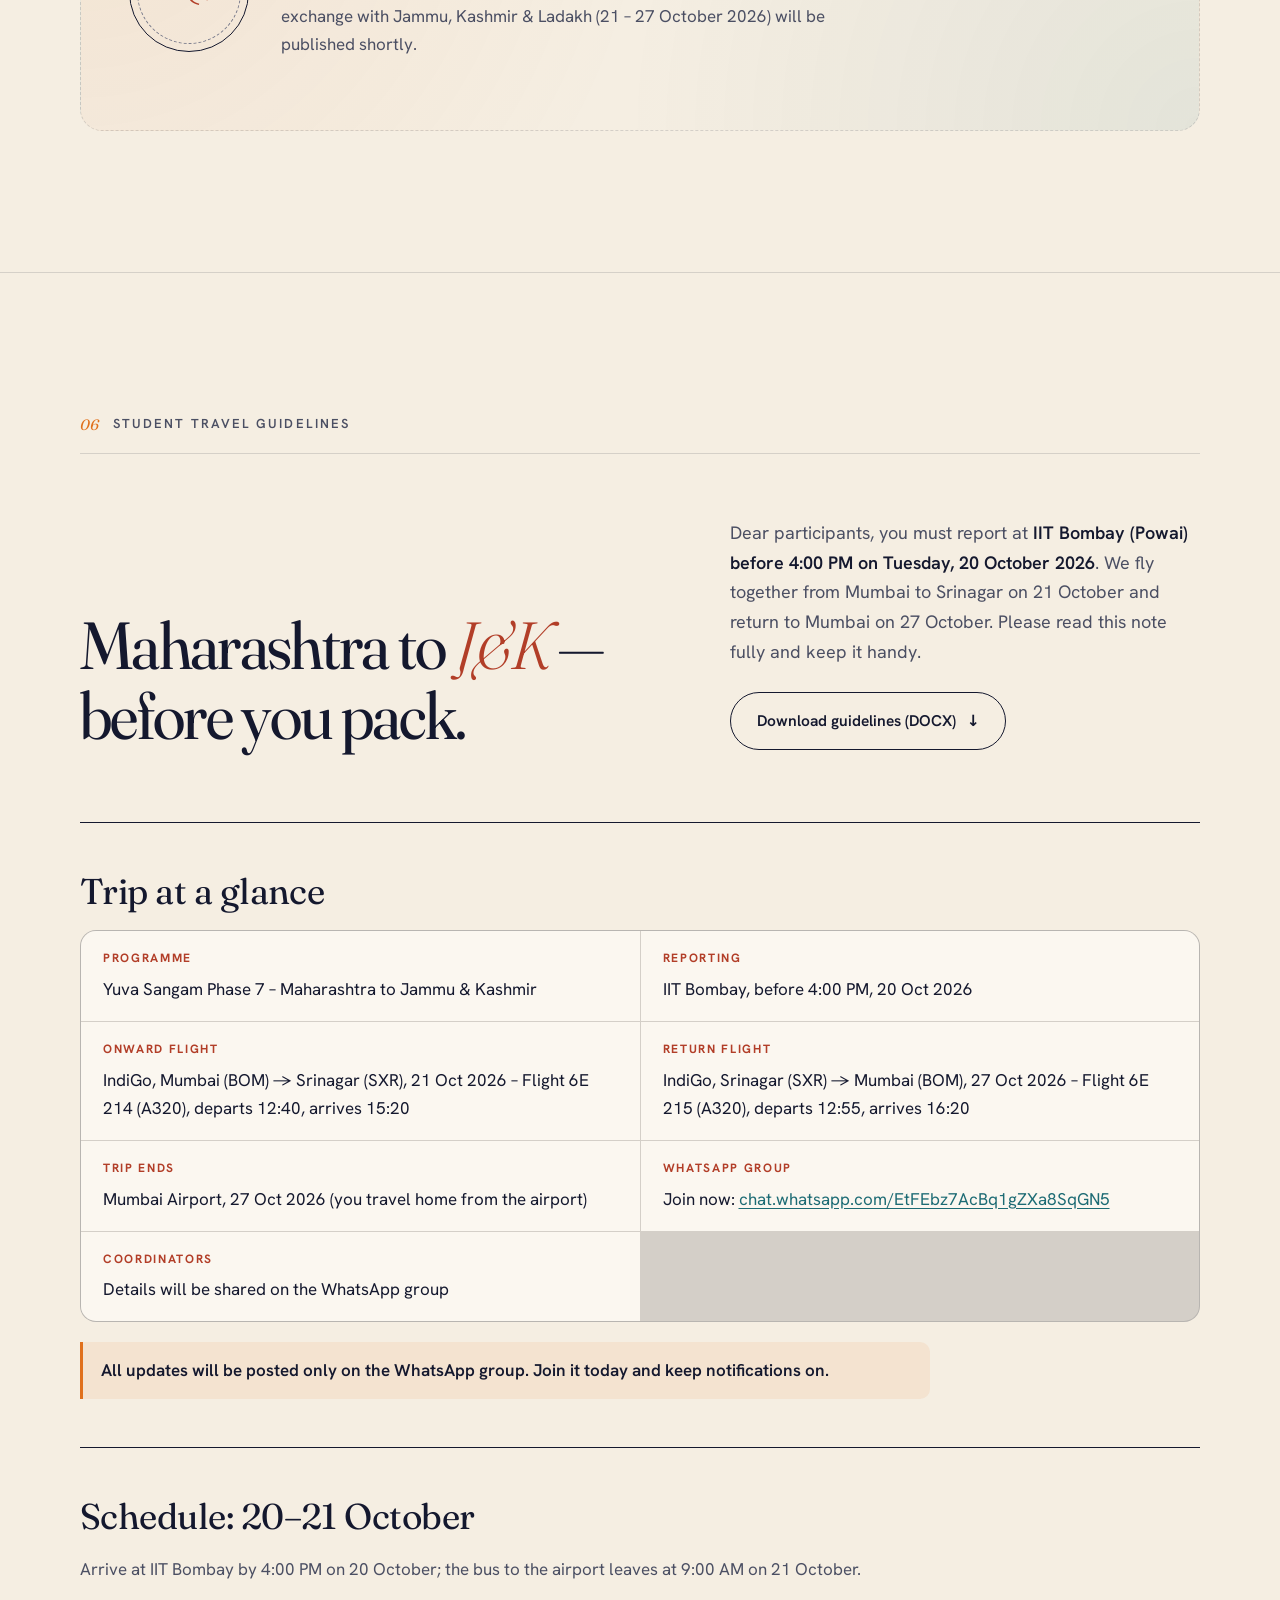
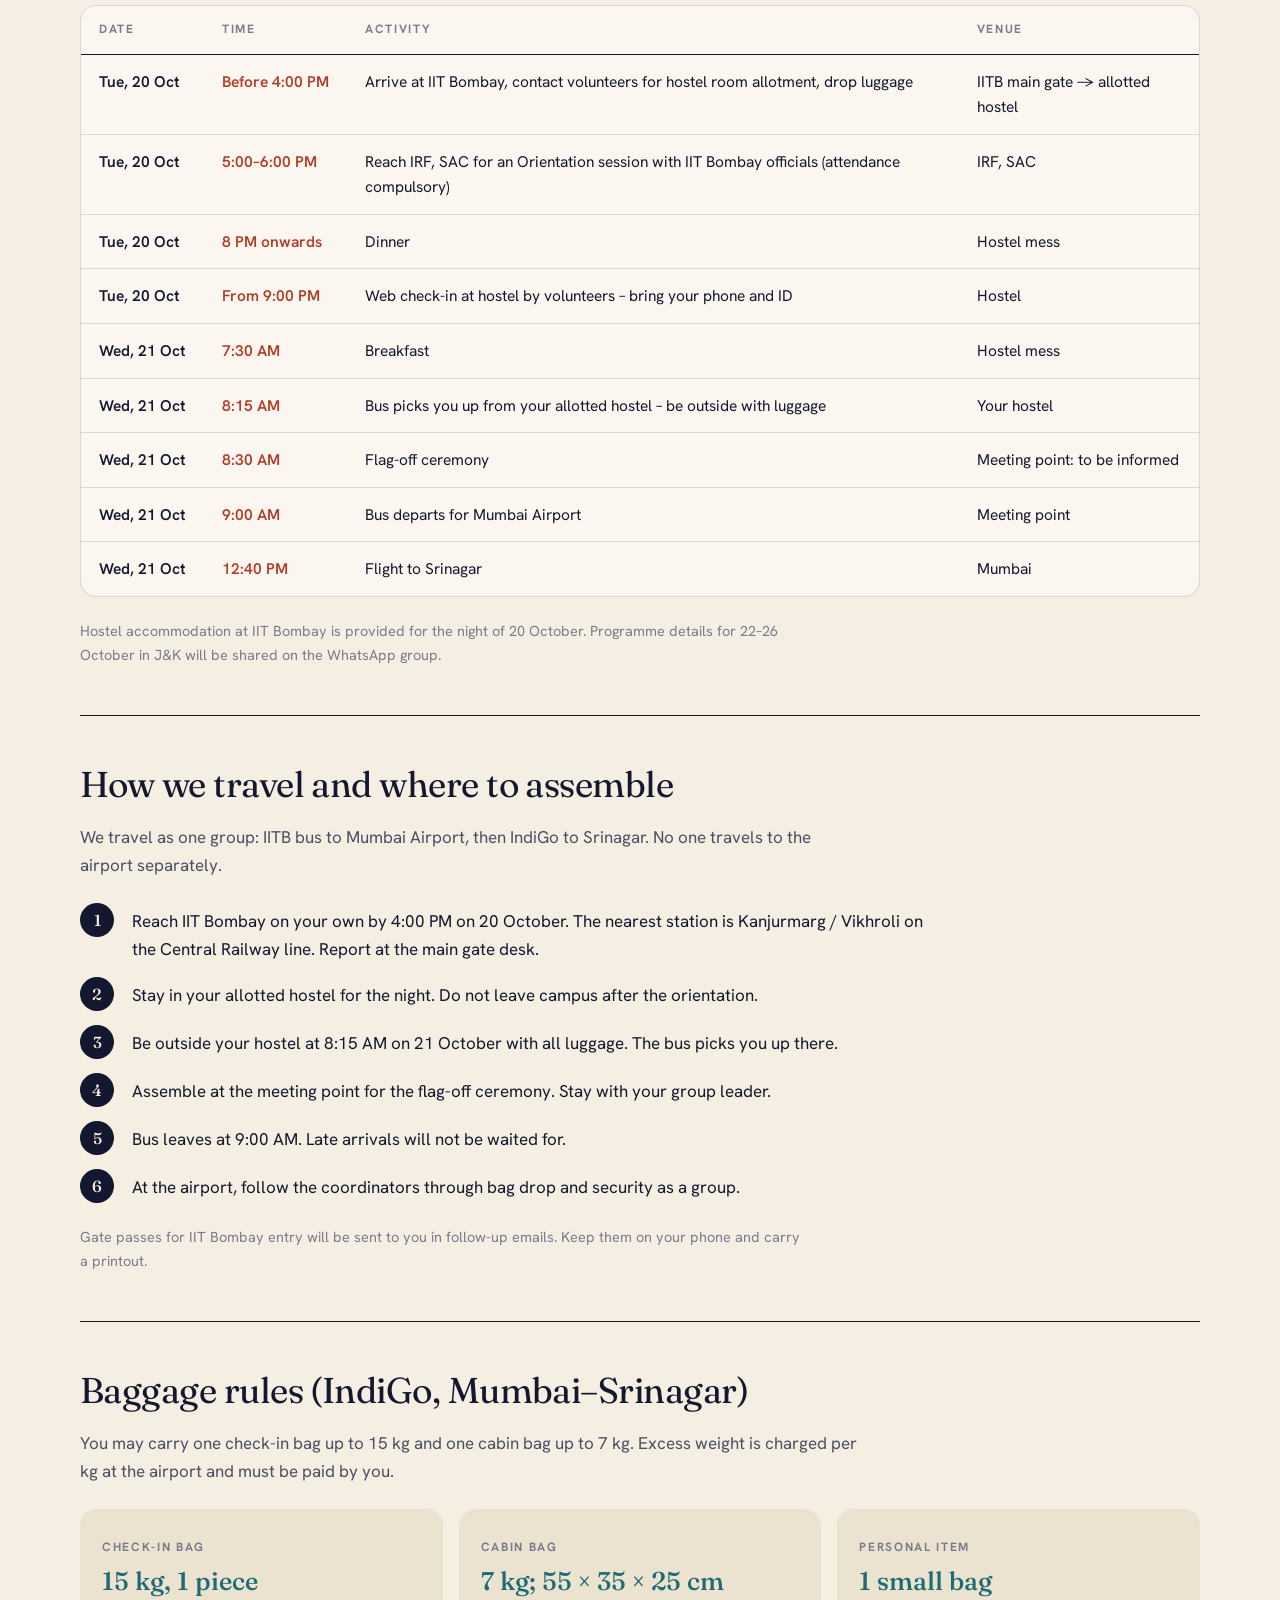
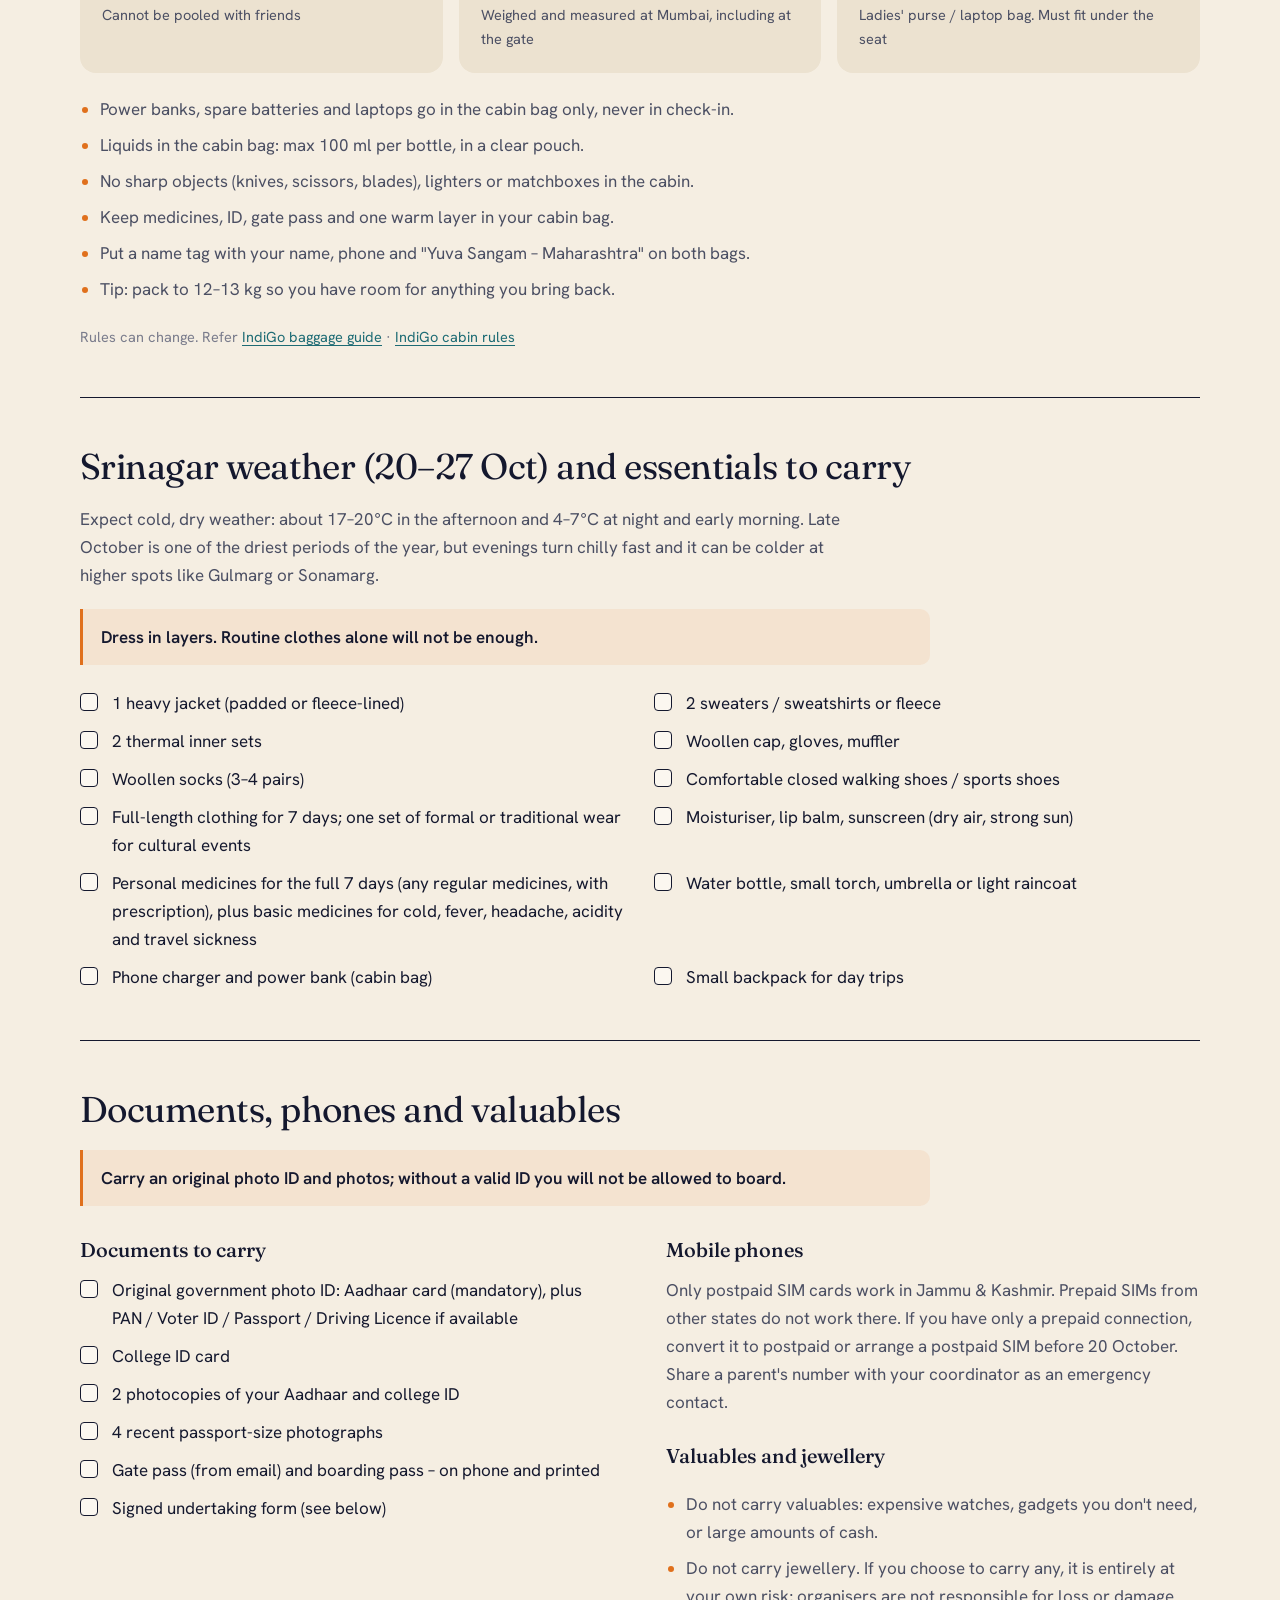
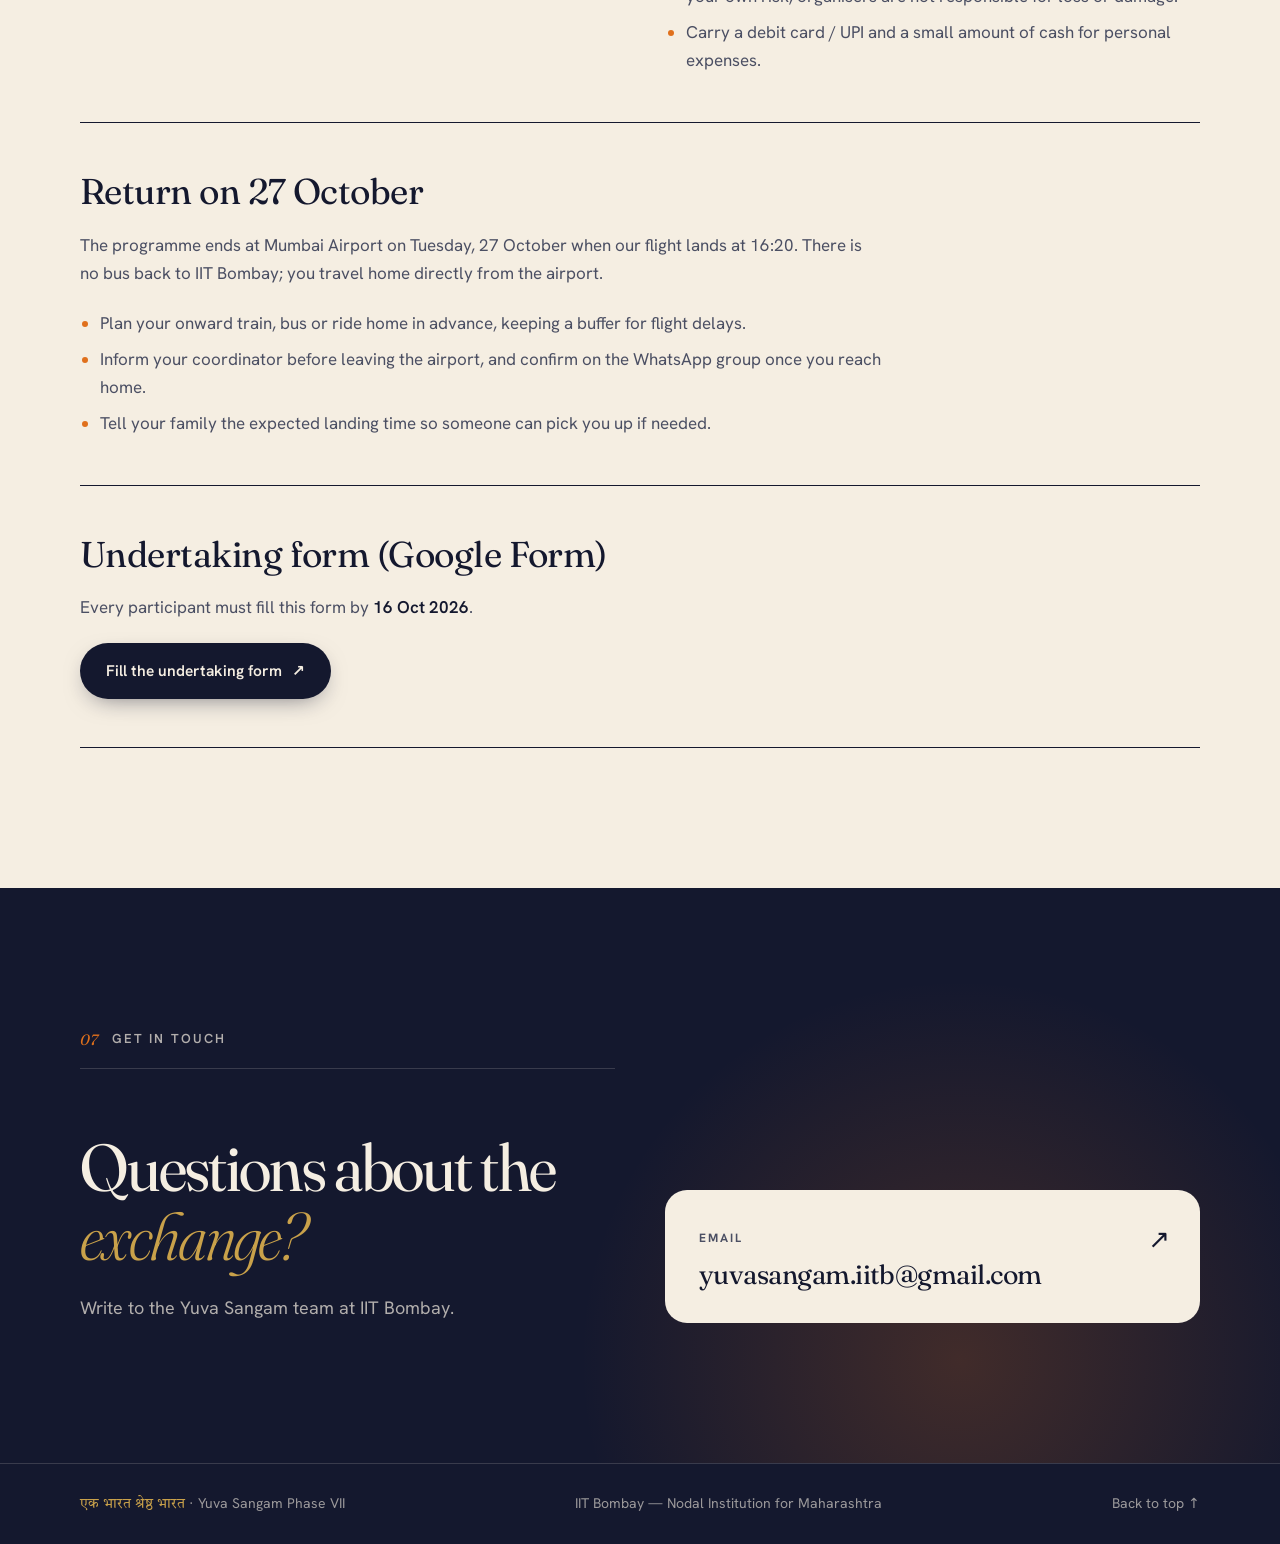
==== commit 6639a6b8: "Add undertaking form link to travel guidelines Replaces the "link coming soon" placeholder with a bu" ====
--- a/index.html
+++ b/index.html
@@ -529,7 +529,7 @@
       <div class="tg tg--form reveal">
         <h3 class="tg__title">Undertaking form (Google Form)</h3>
         <p class="tg__lede">Every participant must fill this form by <strong>16 Oct 2026</strong>.</p>
-        <p class="tg__alert">Form – Will provide form link in some time</p>
+        <a class="btn btn--solid tg__form-btn" href="https://docs.google.com/forms/d/e/1FAIpQLSdwSaWtvXOx2M24eT18k963WsSYMxqhRuPpZMNuI6eEzfz4gQ/viewform?usp=header" target="_blank" rel="noopener">Fill the undertaking form <span aria-hidden="true">↗</span></a>
       </div>
     </div>
   </section>
--- a/styles.css
+++ b/styles.css
@@ -472,6 +472,7 @@
 }
 
 .tg--form { border-bottom: 1.5px solid var(--ink); }
+.tg__form-btn { margin-top: 22px; }
 
 /* ---------- Reveal ---------- */
 .js .reveal { opacity: 0; transform: translateY(22px); transition: opacity .9s var(--ease), transform .9s var(--ease); }
@@ -503,6 +504,25 @@
   .tl { padding: 0 0 34px 28px !important; }
   .tl::before { top: 4px; left: -7px; }
   .roles, .glance, .bags, .checklist, .tg__cols { grid-template-columns: 1fr; }
+  .ribbon { font-size: 11px; letter-spacing: .12em; }
+  .ribbon__inner { gap: 2px 10px; padding-top: 8px; padding-bottom: 8px; }
+  .ribbon__dot { display: none; }
+  .nav__inner { height: 64px; }
+  .tg__scroll { overflow: visible; border: 0; border-radius: 0; background: none; }
+  .tg__table { min-width: 0; font-size: 15px; }
+  .tg__table thead { display: none; }
+  .tg__table, .tg__table tbody { display: block; }
+  .tg__table tr {
+    display: grid; grid-template-columns: auto 1fr; gap: 6px 12px;
+    padding: 16px 18px; margin-bottom: 10px;
+    background: #FBF7F0; border: 1px solid var(--line); border-radius: 14px;
+  }
+  .tg__table td { padding: 0; border: 0; }
+  .tg__table td:nth-child(3), .tg__table td:nth-child(4) { grid-column: 1 / -1; }
+  .tg__table td:nth-child(4) { font-size: 13.5px; color: var(--ink-3); }
+  .tg__table td:nth-child(4)::before { content: "Venue · "; font-weight: 700; letter-spacing: .04em; }
+  .tg__alert { padding: 12px 14px; }
+  .glance div { padding: 16px 18px; }
   .day { grid-template-columns: 1fr; gap: 14px; }
   .day__tags { grid-column: auto; }
   .day__date { display: flex; align-items: baseline; gap: 12px; flex-wrap: wrap; }
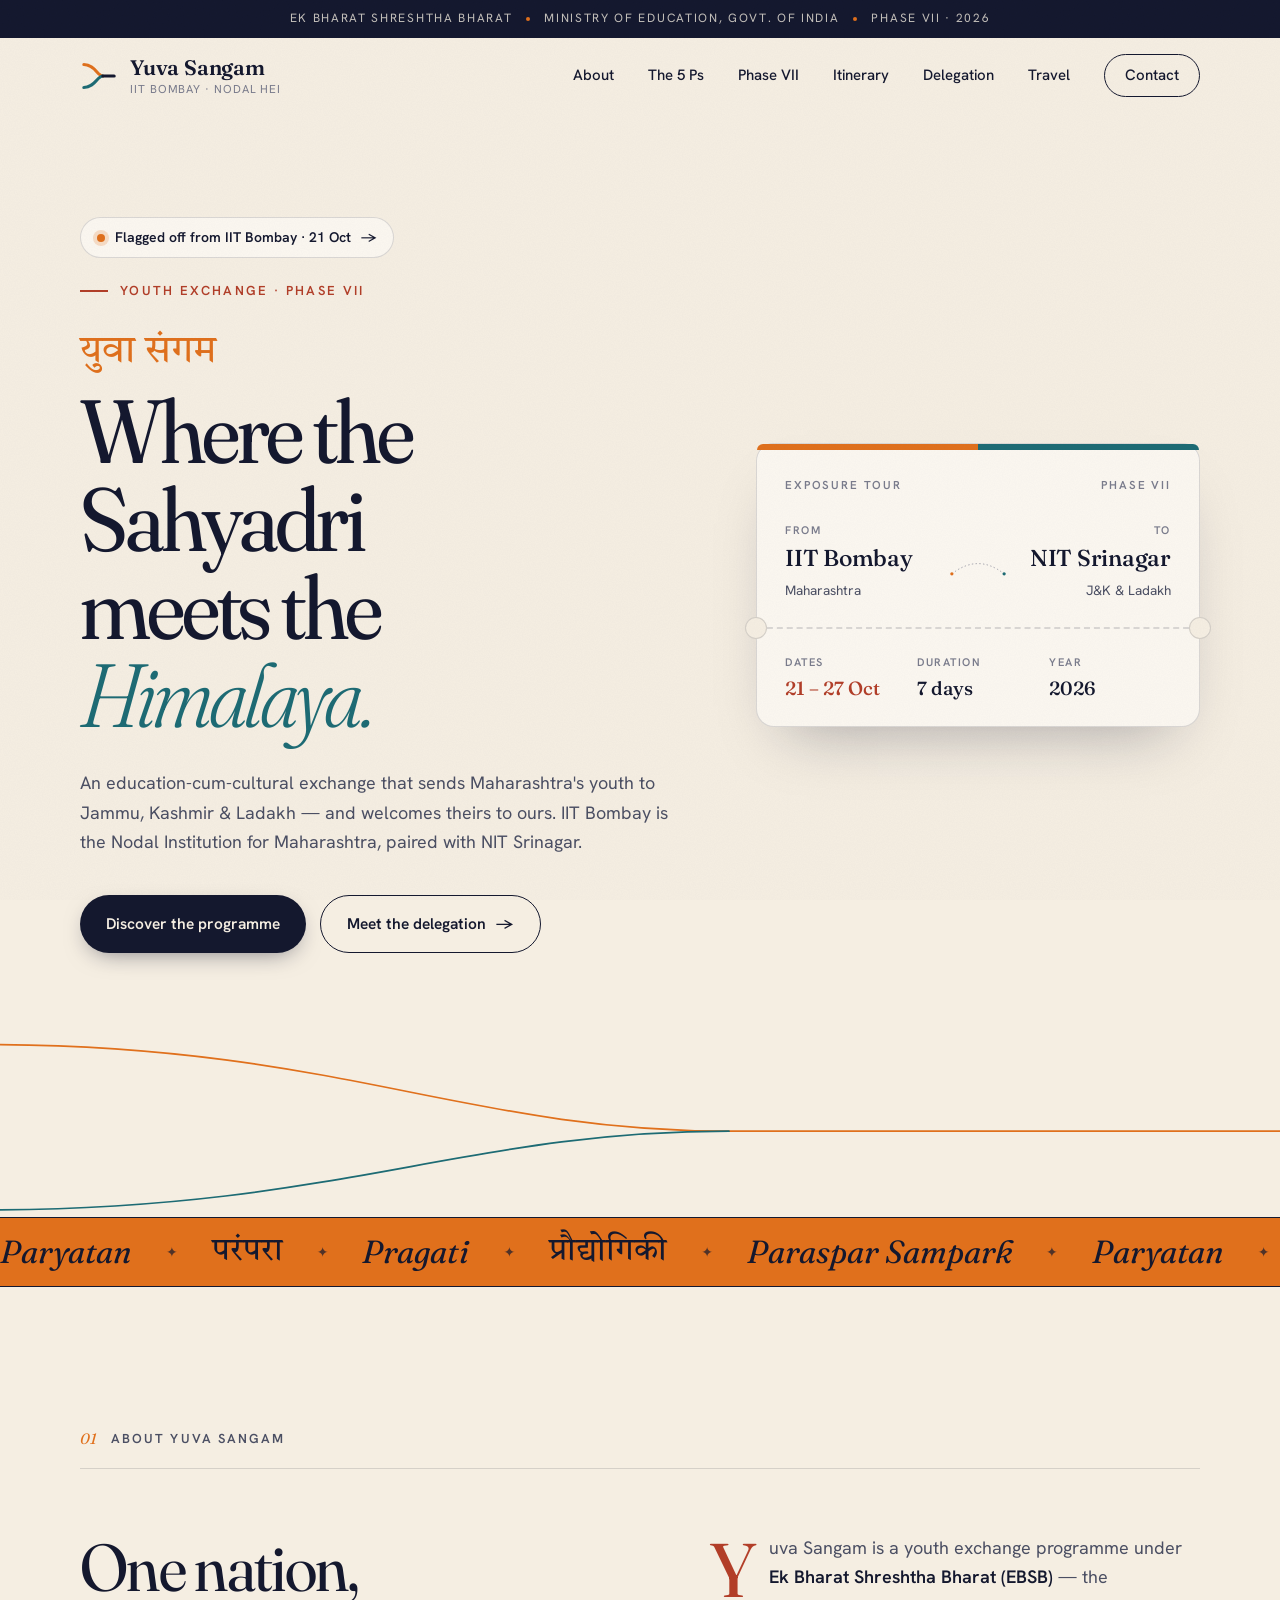
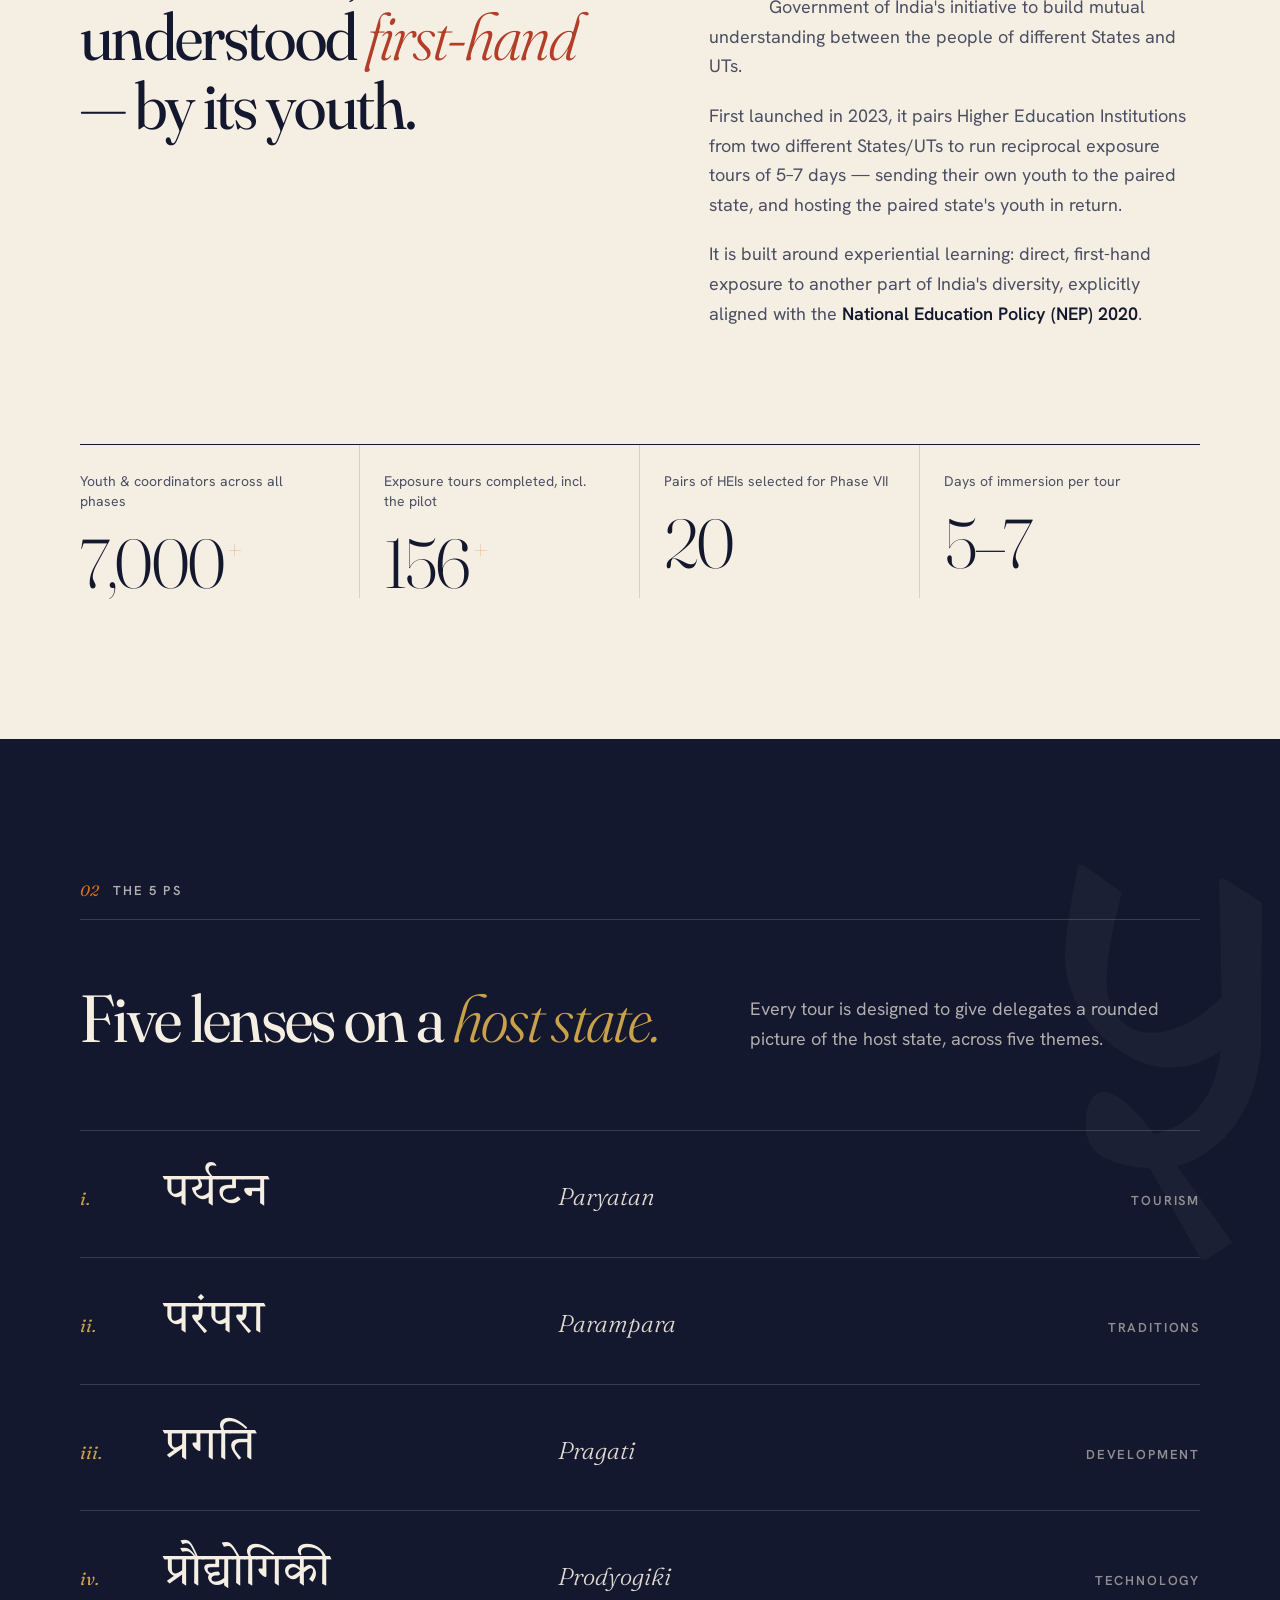
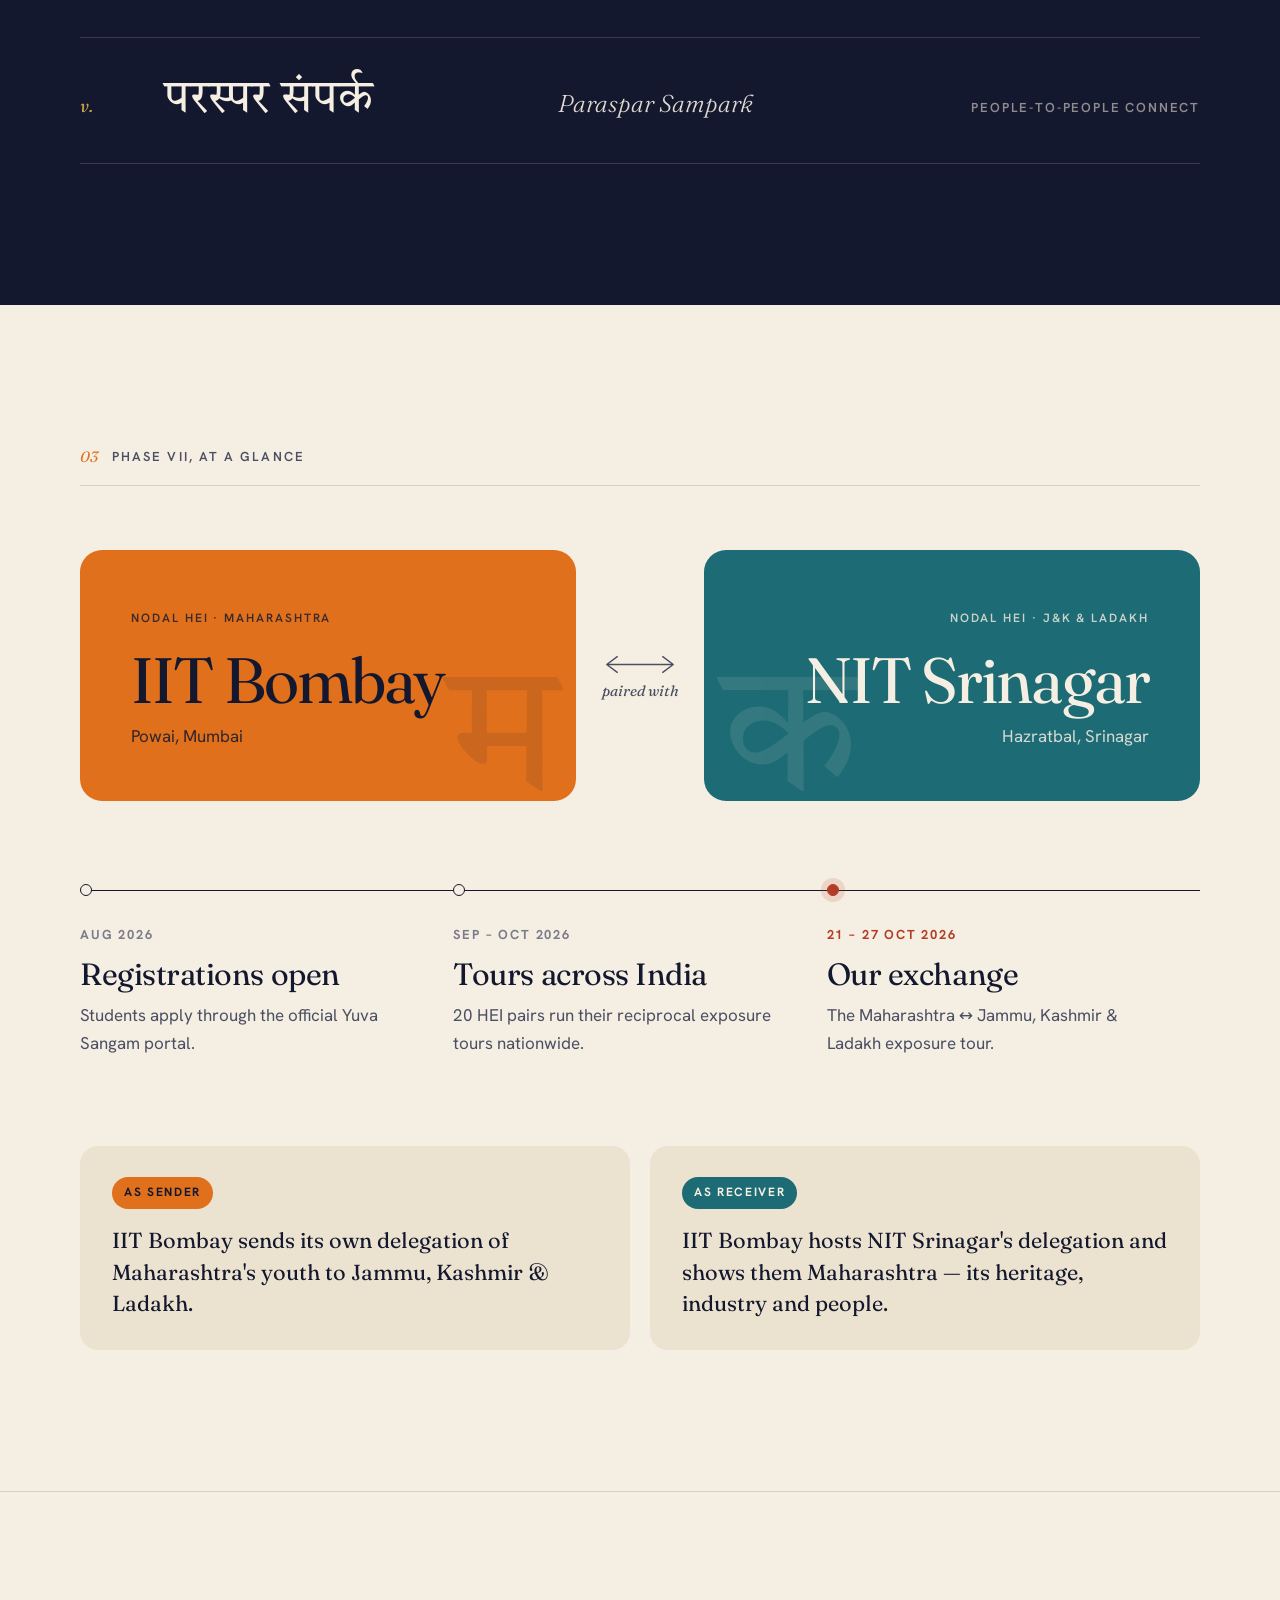
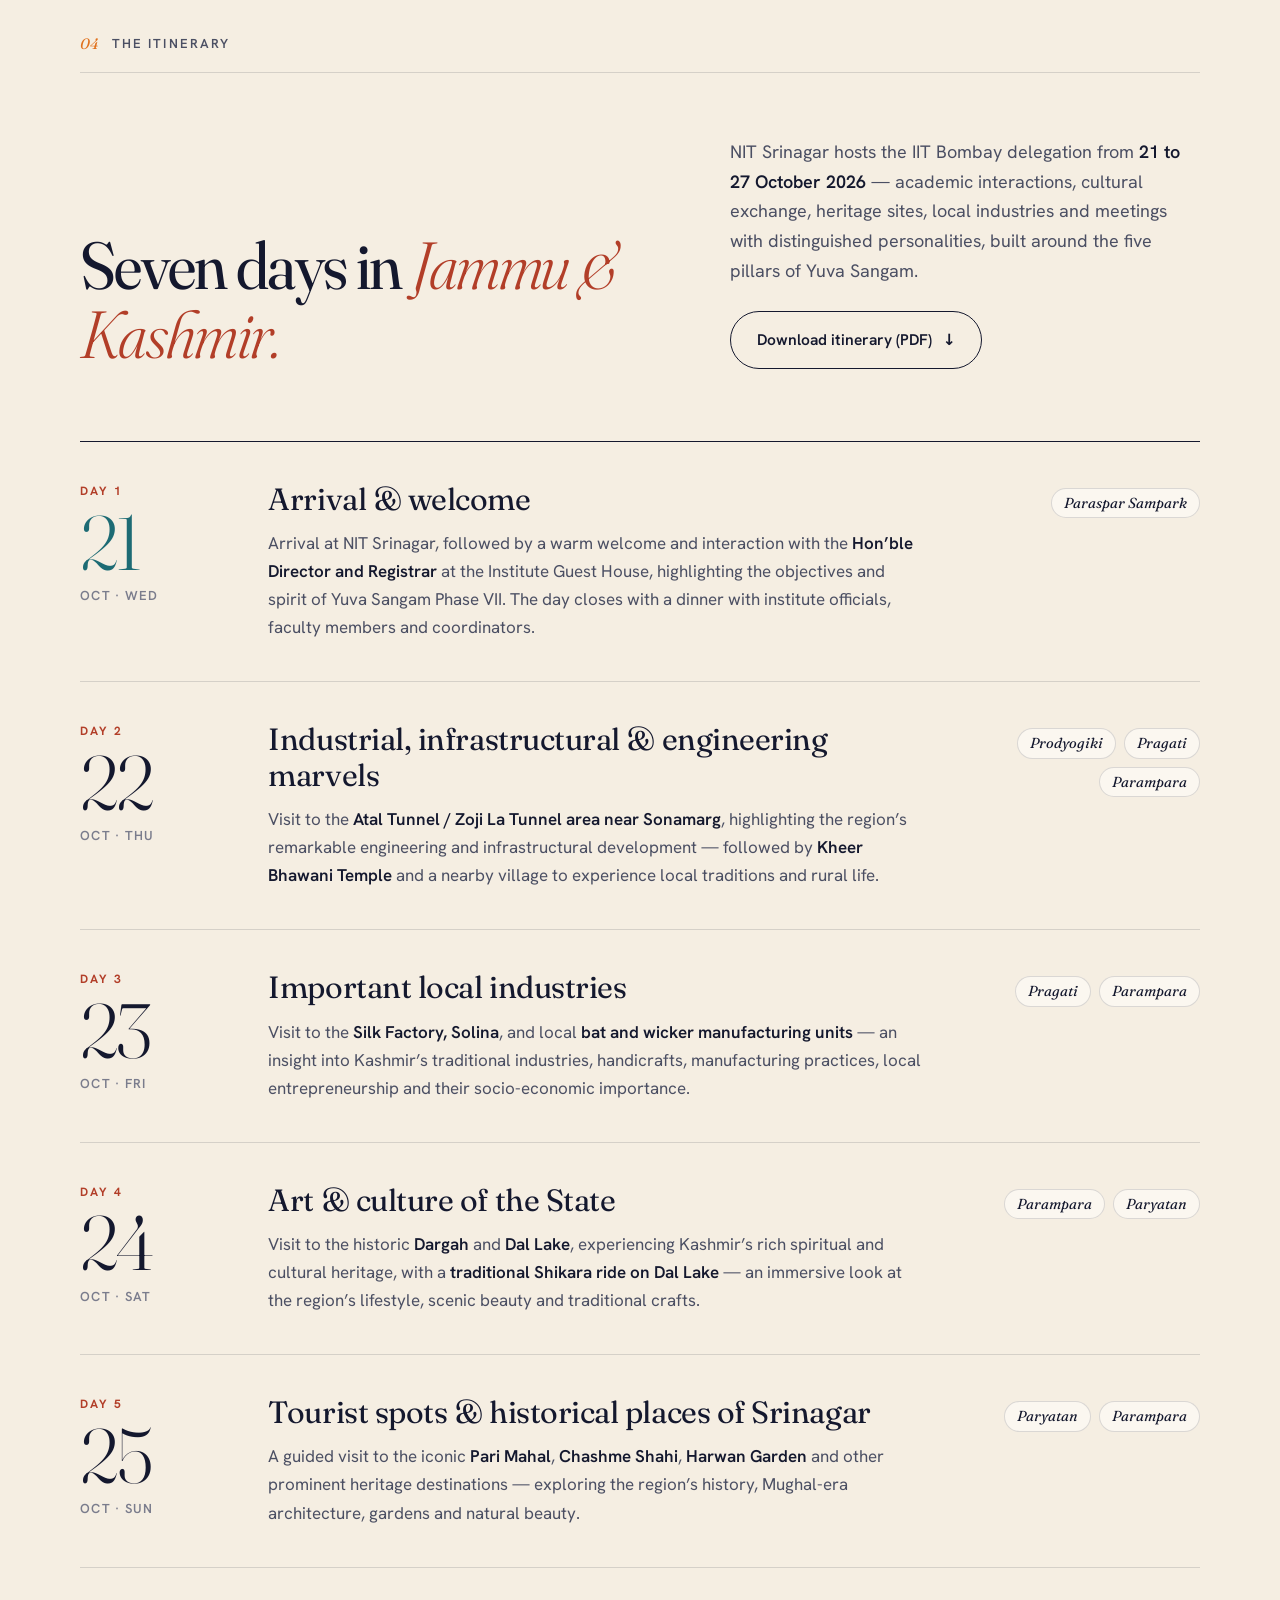
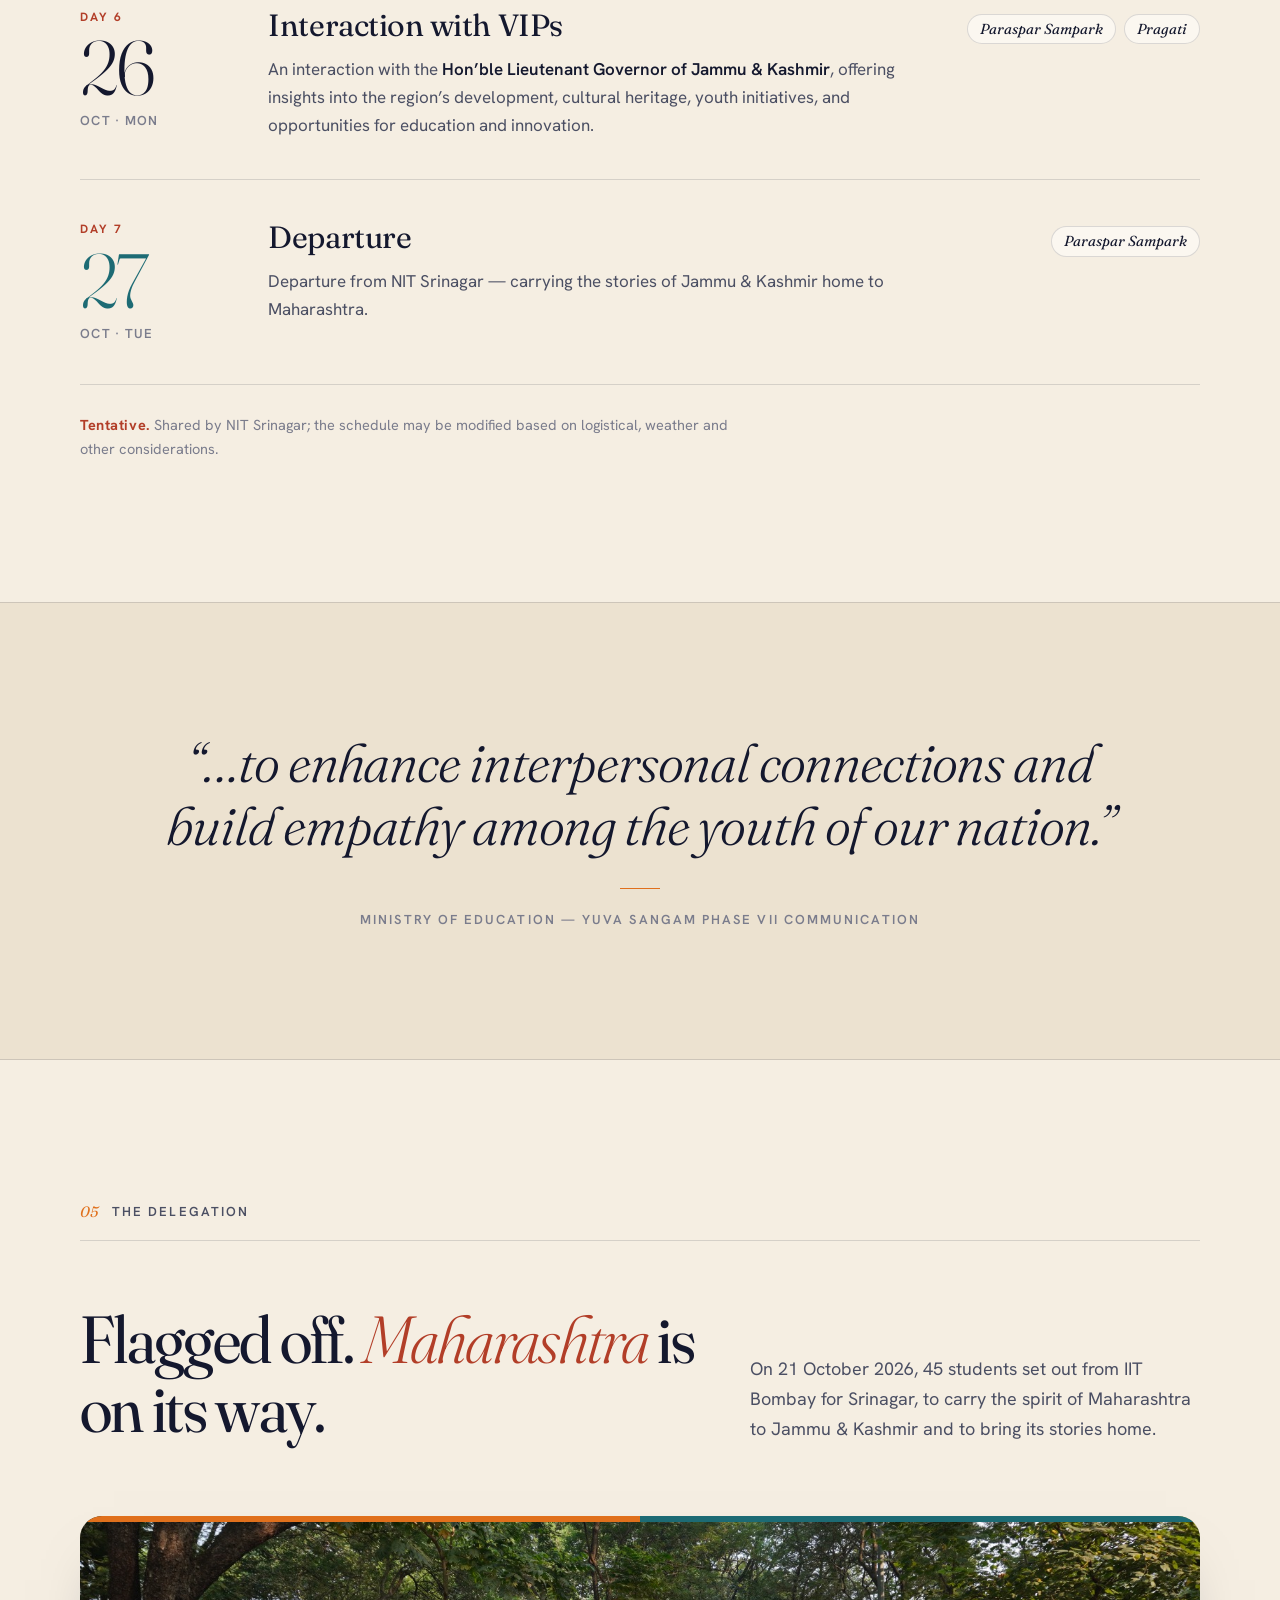
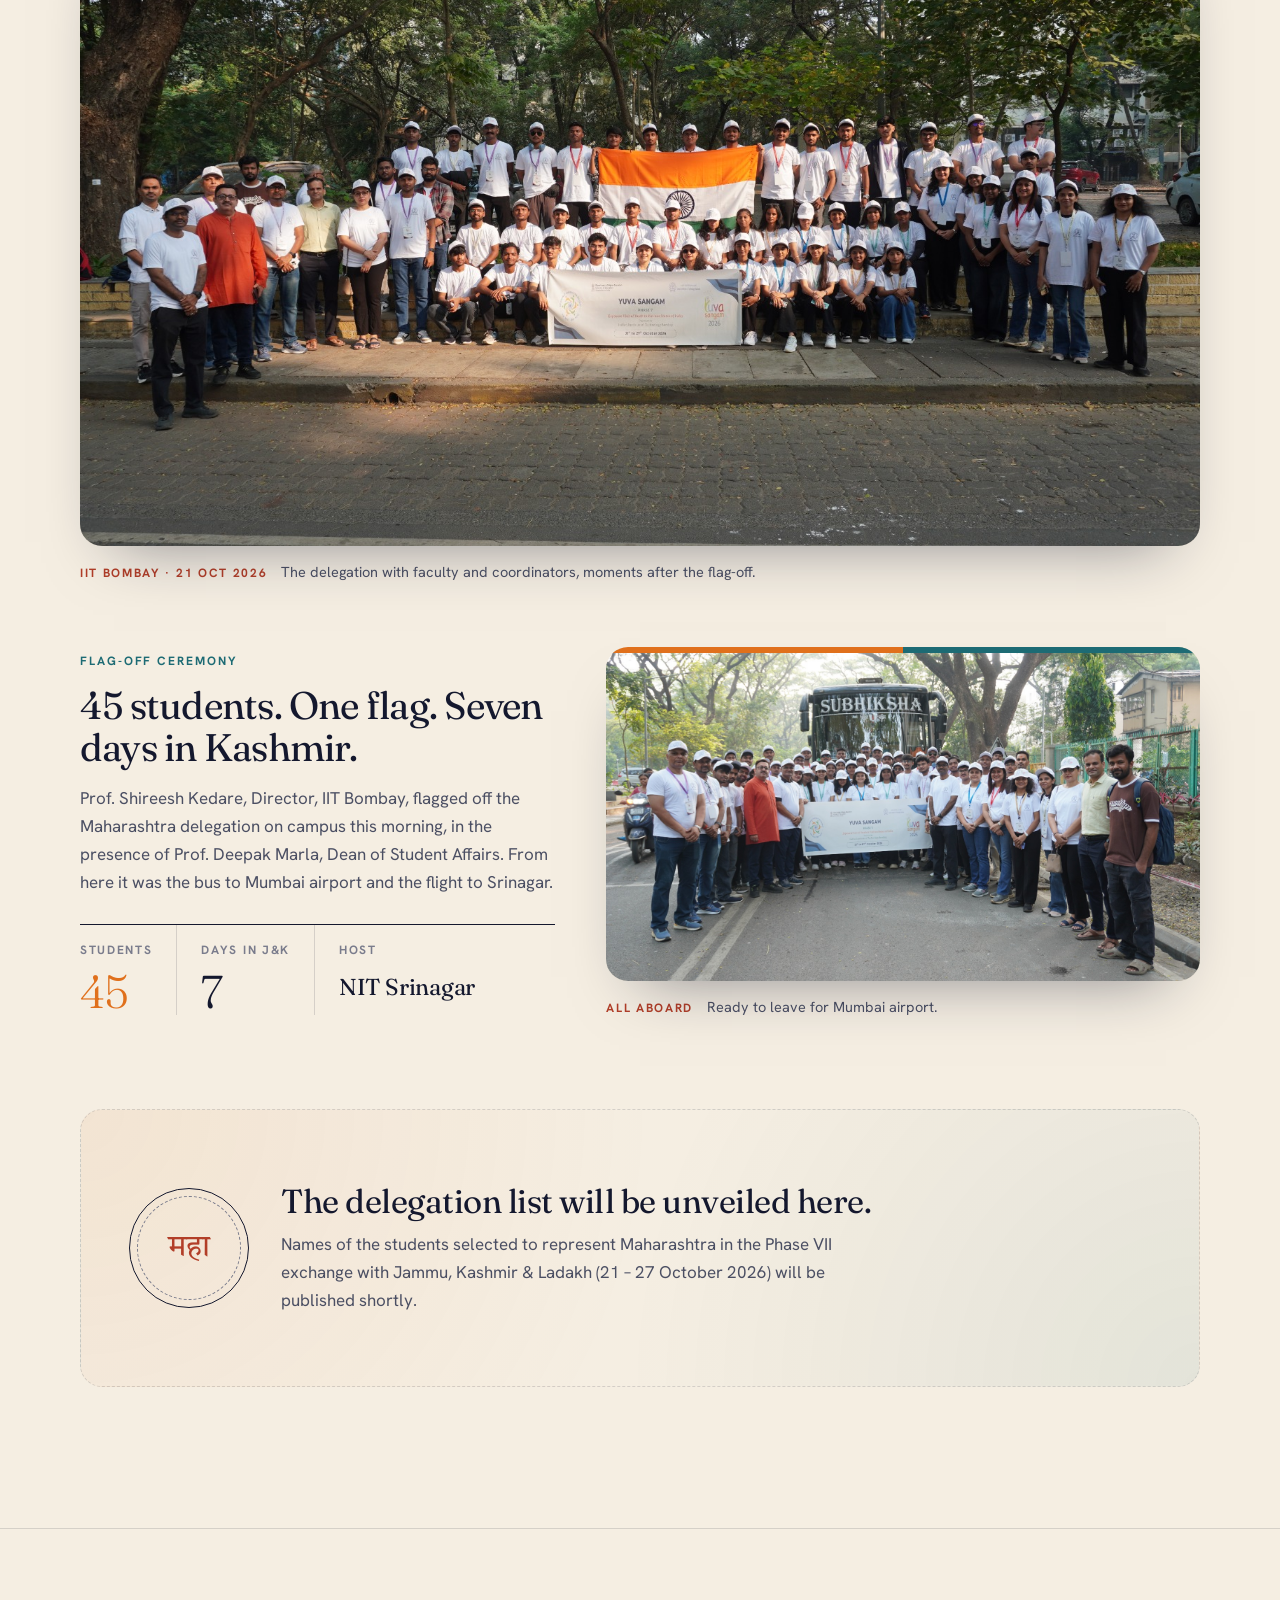
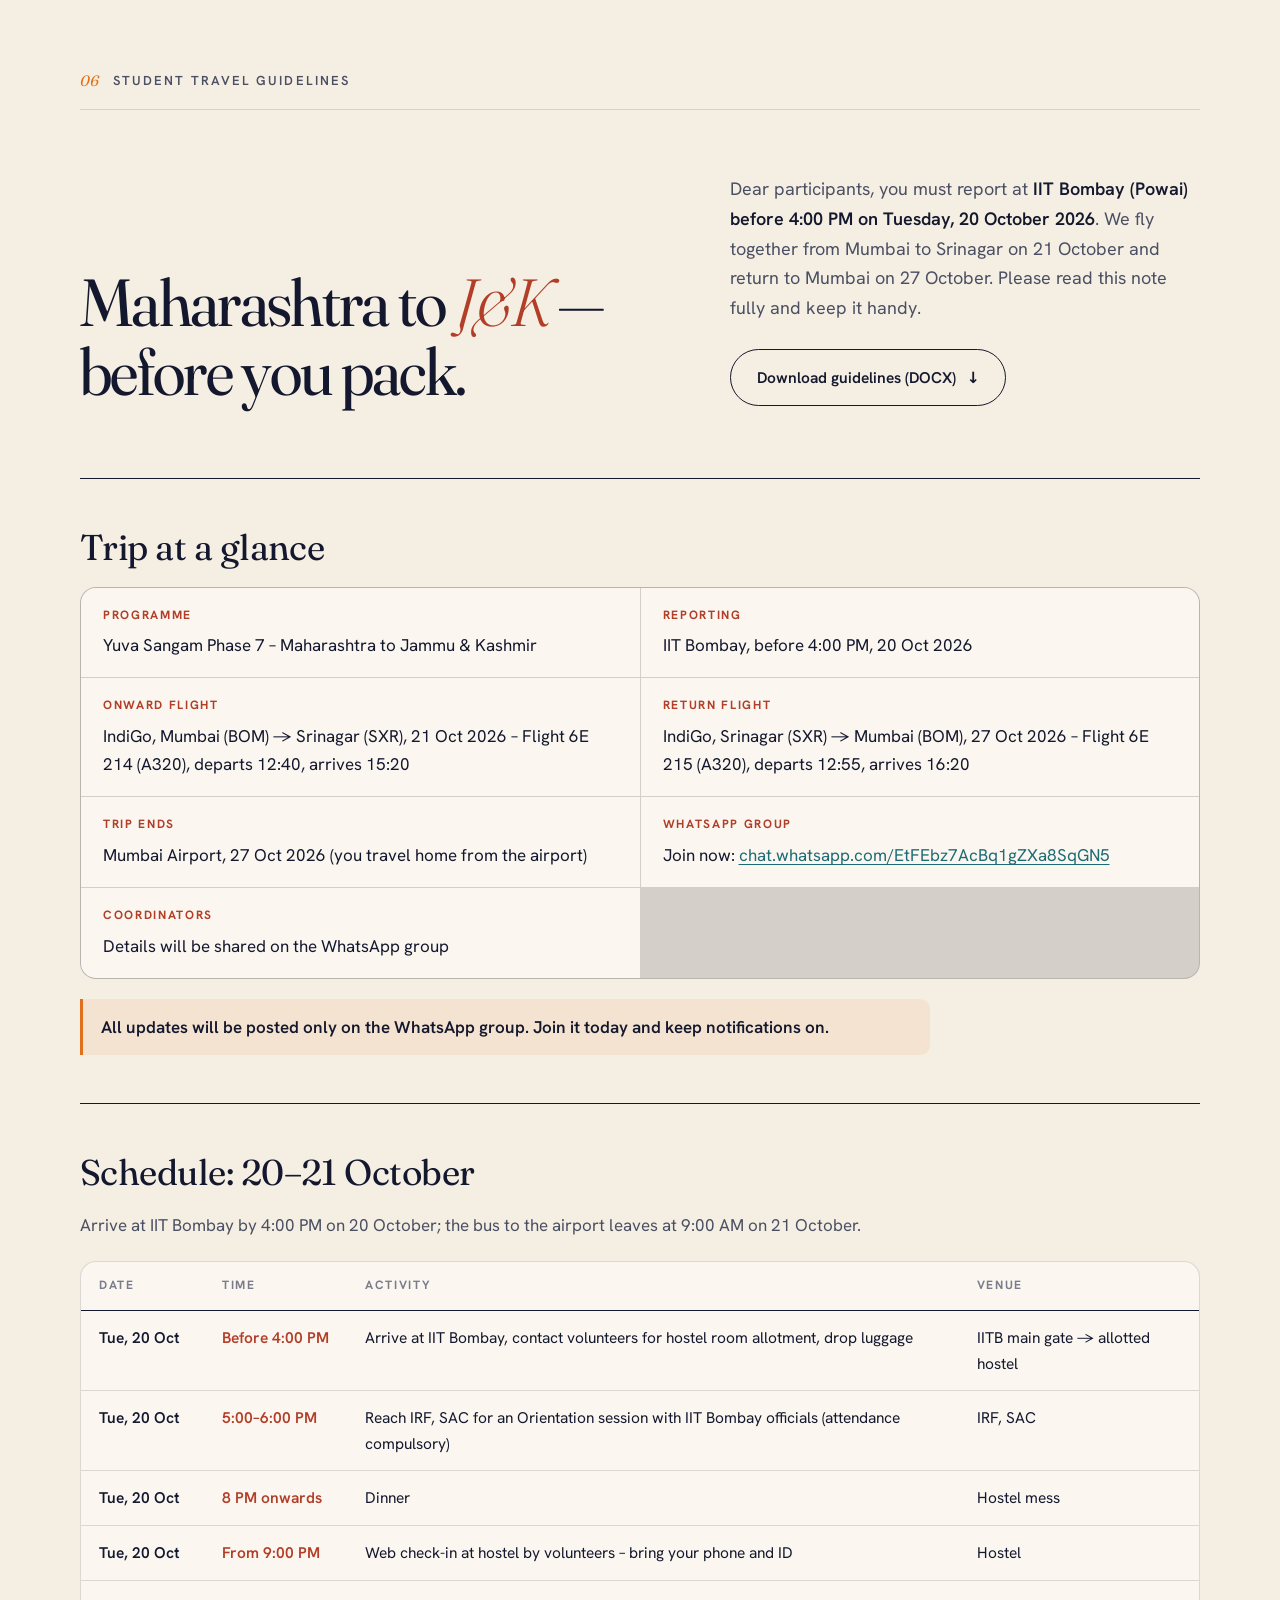
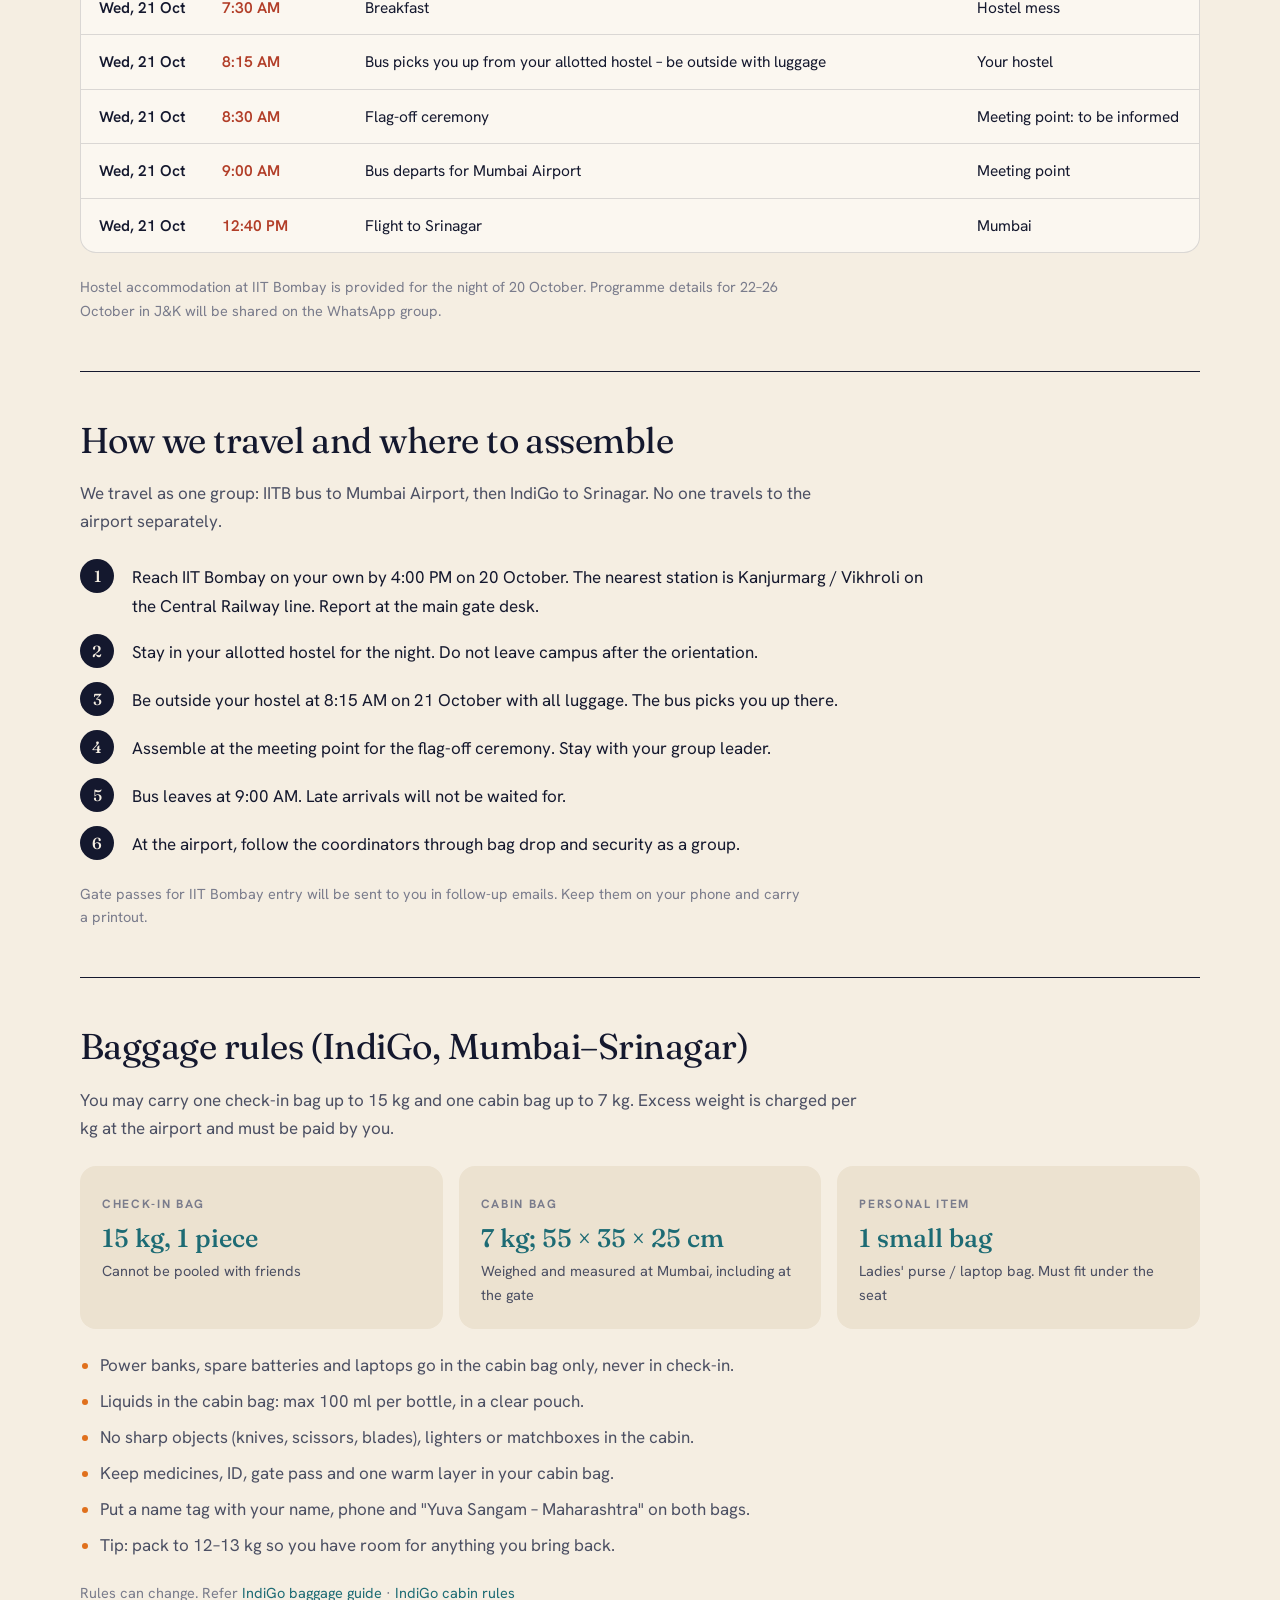
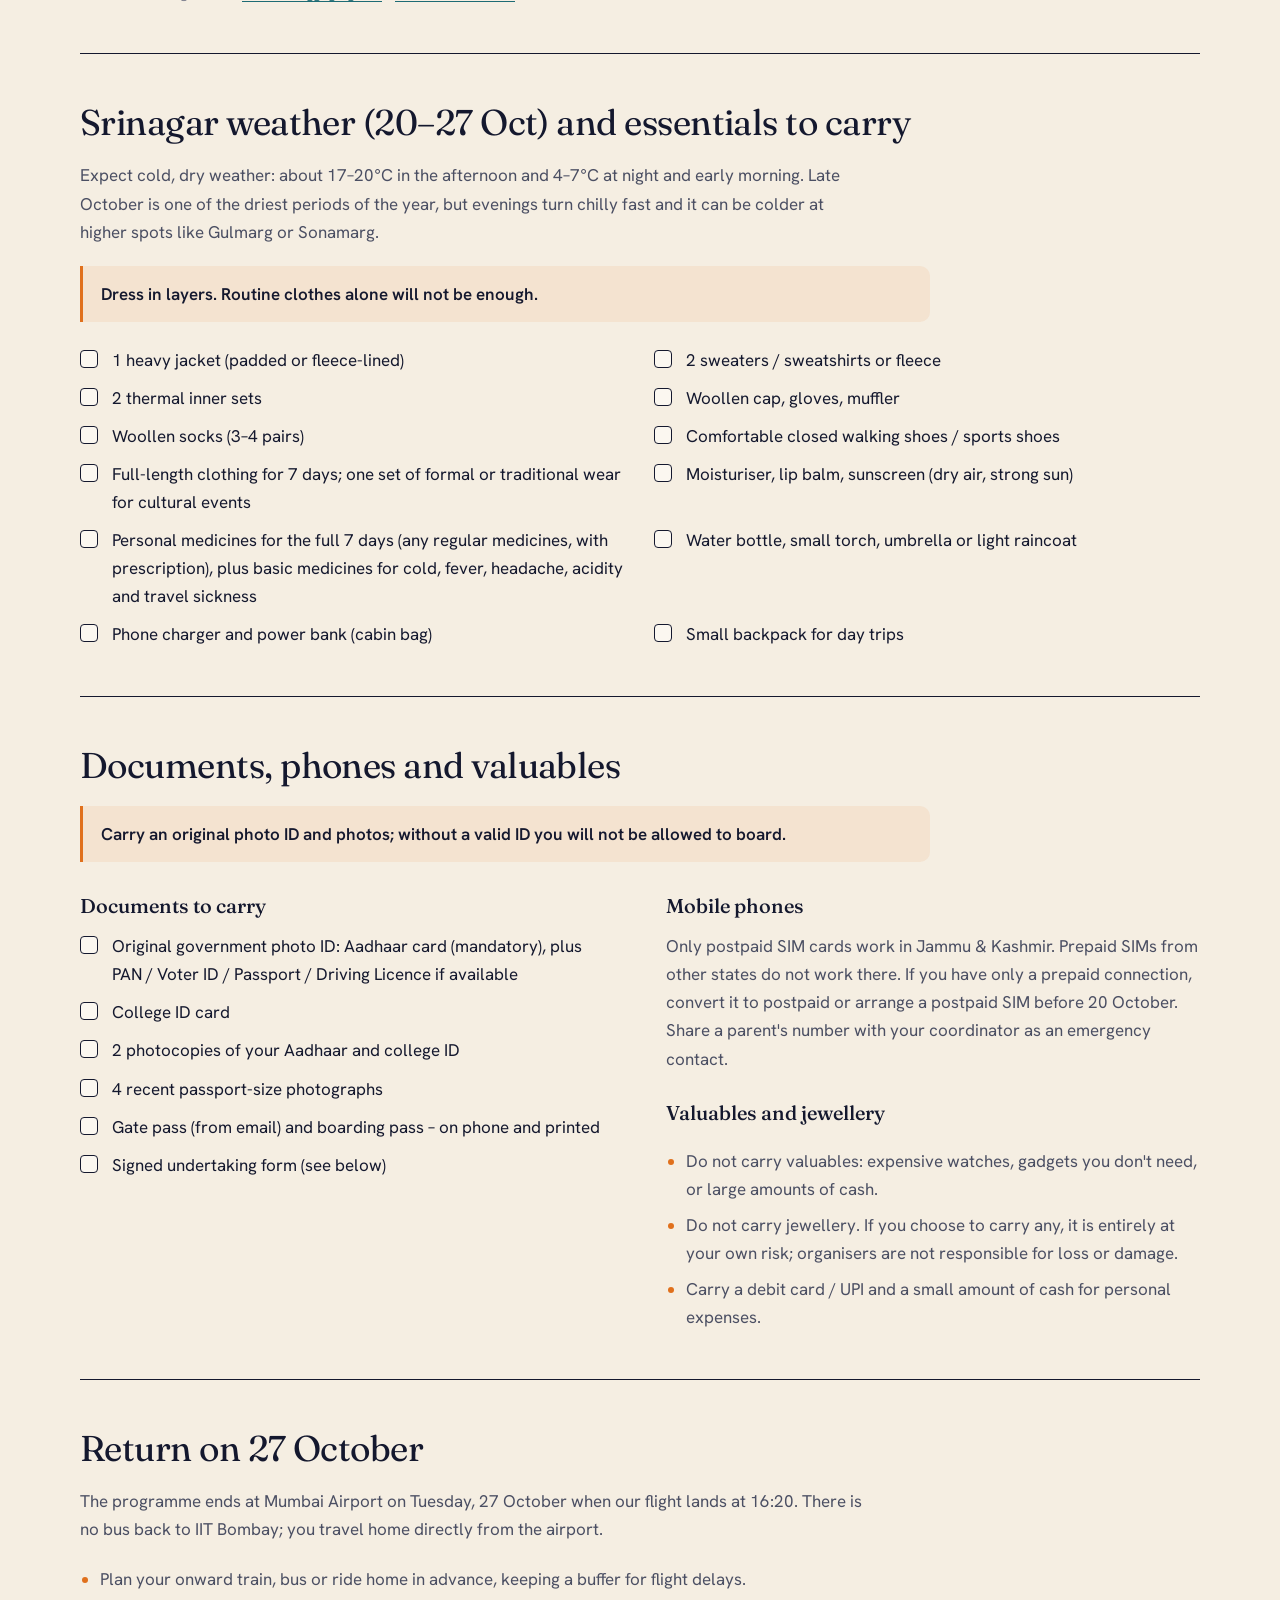
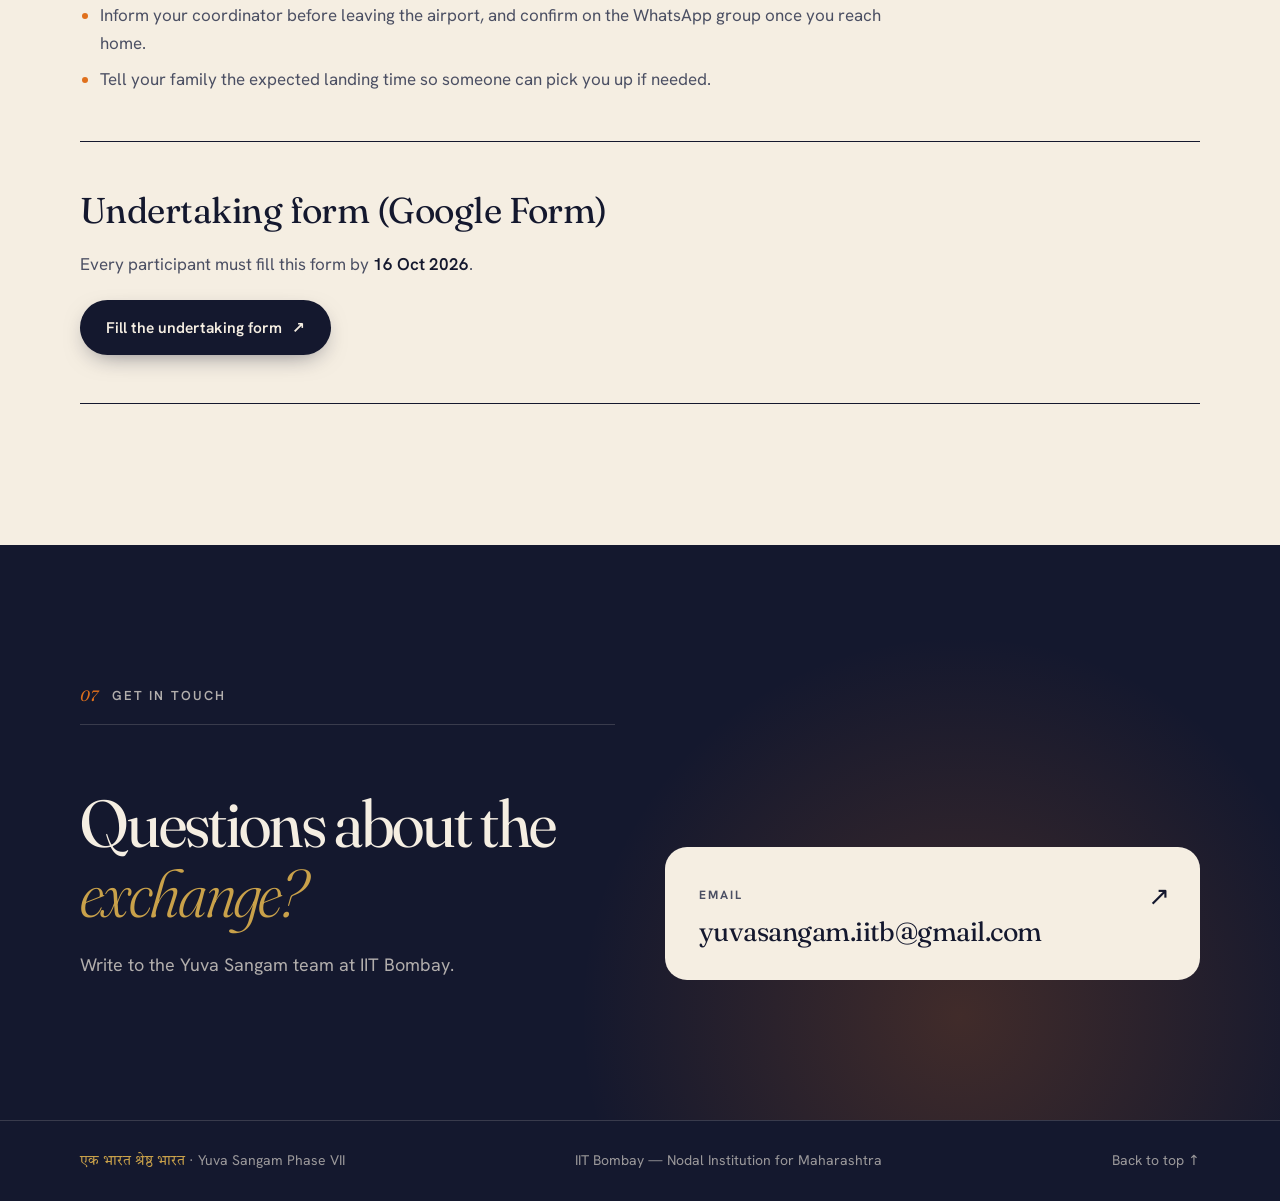
==== commit f8d7394d: "Add flag-off photos to delegation section Two photos from the 21 Oct 2026 flag-off at IIT Bombay, wi" ====
--- a/index.html
+++ b/index.html
@@ -67,6 +67,7 @@
   <section class="hero">
     <div class="wrap hero__grid">
       <div class="hero__copy">
+        <a href="#delegation" class="news reveal"><i aria-hidden="true"></i> Flagged off from IIT Bombay · 21 Oct <span aria-hidden="true">→</span></a>
         <p class="eyebrow reveal">Youth exchange · Phase VII</p>
         <h1 class="hero__title reveal">
           <span class="hero__deva" lang="hi">युवा संगम</span>
@@ -371,8 +372,38 @@
     <div class="wrap">
       <div class="section__label"><span>05</span> The Delegation</div>
       <div class="delegation__head">
-        <h2 class="display reveal">Students selected to represent <em>Maharashtra.</em></h2>
-        <p class="reveal">Chosen by IIT Bombay to carry the spirit of Maharashtra to Jammu, Kashmir &amp; Ladakh — and to bring its stories home.</p>
+        <h2 class="display reveal">Flagged off. <em>Maharashtra</em> is on its way.</h2>
+        <p class="reveal">On 21 October 2026, 45 students set out from IIT Bombay for Srinagar, to carry the spirit of Maharashtra to Jammu &amp; Kashmir and to bring its stories home.</p>
+      </div>
+
+      <div class="flagoff">
+        <figure class="flagoff__main reveal">
+          <div class="flagoff__img">
+            <img src="assets/flag-off-group.jpg" width="1600" height="900" loading="lazy"
+                 alt="The Maharashtra delegation of Yuva Sangam Phase VII in white caps and T-shirts, holding the Indian tricolour and the Yuva Sangam banner, with faculty and coordinators at IIT Bombay.">
+          </div>
+          <figcaption><span>IIT Bombay · 21 Oct 2026</span> The delegation with faculty and coordinators, moments after the flag-off.</figcaption>
+        </figure>
+
+        <div class="flagoff__row">
+          <div class="flagoff__note reveal">
+            <p class="flagoff__tag">Flag-off ceremony</p>
+            <h3>45 students. One flag. Seven days in Kashmir.</h3>
+            <p>Prof. Shireesh Kedare, Director, IIT Bombay, flagged off the Maharashtra delegation on campus this morning, in the presence of Prof. Deepak Marla, Dean of Student Affairs. From here it was the bus to Mumbai airport and the flight to Srinagar.</p>
+            <dl class="flagoff__stats">
+              <div><dt>Students</dt><dd class="count" data-to="45">45</dd></div>
+              <div><dt>Days in J&amp;K</dt><dd>7</dd></div>
+              <div><dt>Host</dt><dd>NIT Srinagar</dd></div>
+            </dl>
+          </div>
+          <figure class="flagoff__side reveal">
+            <div class="flagoff__img">
+              <img src="assets/flag-off-bus.jpg" width="1600" height="900" loading="lazy"
+                   alt="Delegates and coordinators in front of the bus at IIT Bombay with the Yuva Sangam Phase 7 banner, before leaving for Mumbai airport.">
+            </div>
+            <figcaption><span>All aboard</span> Ready to leave for Mumbai airport.</figcaption>
+          </figure>
+        </div>
       </div>
       <!-- Add delegates in script.js → DELEGATES array -->
       <div class="delegates" id="delegates"></div>
--- a/styles.css
+++ b/styles.css
@@ -319,6 +319,46 @@
 .delegate:nth-child(3n+2) .delegate__av { background: var(--chinar); }
 .delegate h3 { font: 500 19px/1.2 var(--serif); }
 .delegate p { font-size: 14px; color: var(--ink-3); margin-top: 4px; }
+
+.flagoff { margin-bottom: clamp(56px, 7vw, 96px); }
+.flagoff figure { margin: 0; }
+.flagoff__img {
+  position: relative; overflow: hidden; border-radius: 22px; background: var(--paper-2);
+  box-shadow: 0 30px 60px -34px rgba(20, 24, 46, .5);
+}
+.flagoff__img::before {
+  content: ""; position: absolute; left: 0; right: 0; top: 0; height: 6px; z-index: 1;
+  background: linear-gradient(90deg, var(--saffron) 0 50%, var(--lake) 50% 100%);
+}
+.flagoff__img img { width: 100%; height: auto; transition: transform 1.2s var(--ease); }
+.flagoff figure:hover img { transform: scale(1.025); }
+.flagoff figcaption { margin-top: 14px; font-size: 14.5px; color: var(--ink-2); }
+.flagoff figcaption span {
+  font-size: 12px; letter-spacing: .14em; text-transform: uppercase; font-weight: 700;
+  color: var(--chinar); margin-right: 10px;
+}
+.flagoff__row { display: grid; grid-template-columns: 1fr 1.25fr; gap: clamp(28px, 4vw, 56px); align-items: center; margin-top: clamp(40px, 5vw, 64px); }
+.flagoff__tag { font-size: 12px; letter-spacing: .16em; text-transform: uppercase; font-weight: 700; color: var(--lake); }
+.flagoff__note h3 { font: 400 clamp(28px, 3vw, 40px)/1.1 var(--serif); letter-spacing: -.02em; margin: 12px 0 16px; }
+.flagoff__note > p:not(.flagoff__tag) { color: var(--ink-2); }
+.flagoff__stats { display: grid; grid-template-columns: repeat(3, auto); justify-content: start; gap: 0; margin: 28px 0 0; border-top: 1.5px solid var(--ink); }
+.flagoff__stats div { padding: 16px 24px 0 0; }
+.flagoff__stats div + div { padding-left: 24px; border-left: 1px solid var(--line); }
+.flagoff__stats dt { font-size: 12px; letter-spacing: .14em; text-transform: uppercase; font-weight: 700; color: var(--ink-3); }
+.flagoff__stats dd { margin: 8px 0 0; font: 300 clamp(36px, 3.6vw, 52px)/1 var(--serif); letter-spacing: -.03em; }
+.flagoff__stats div:last-child dd { font-size: clamp(20px, 1.8vw, 24px); font-weight: 400; letter-spacing: -.01em; line-height: 1.6; }
+.flagoff__stats div:first-child dd { color: var(--saffron); }
+
+.news {
+  display: inline-flex; align-items: center; gap: 10px; margin-bottom: 22px;
+  padding: 8px 16px; border-radius: 999px; border: 1px solid var(--line); background: #FBF7F0;
+  font-size: 14px; font-weight: 600; text-decoration: none;
+  transition: border-color .25s, transform .3s var(--ease);
+}
+.news:hover { border-color: var(--saffron); transform: translateY(-2px); }
+.news i { width: 8px; height: 8px; border-radius: 50%; background: var(--saffron); box-shadow: 0 0 0 4px rgba(224, 112, 28, .2); }
+.news span { transition: transform .3s var(--ease); }
+.news:hover span { transform: translateX(3px); }
 
 .delegates__empty {
   grid-column: 1 / -1;
@@ -529,6 +569,13 @@
   .day__date strong { margin-top: 0; font-size: 52px; order: -1; }
   .day__date span { margin-top: 0; }
   .delegates__empty { grid-template-columns: 1fr; }
+  .flagoff__row { grid-template-columns: 1fr; }
+  .flagoff__side { order: -1; }
+  .flagoff__img { border-radius: 16px; }
+  .flagoff__stats { grid-template-columns: repeat(3, minmax(0, 1fr)); }
+  .flagoff__stats div { padding-right: 12px; }
+  .flagoff__stats div + div { padding-left: 12px; }
+  .news { font-size: 13px; }
   .delegates__seal { width: 96px; height: 96px; font-size: 24px; }
   .ticket { padding: 22px 20px; }
   .ticket__perf { margin: 22px -20px; }
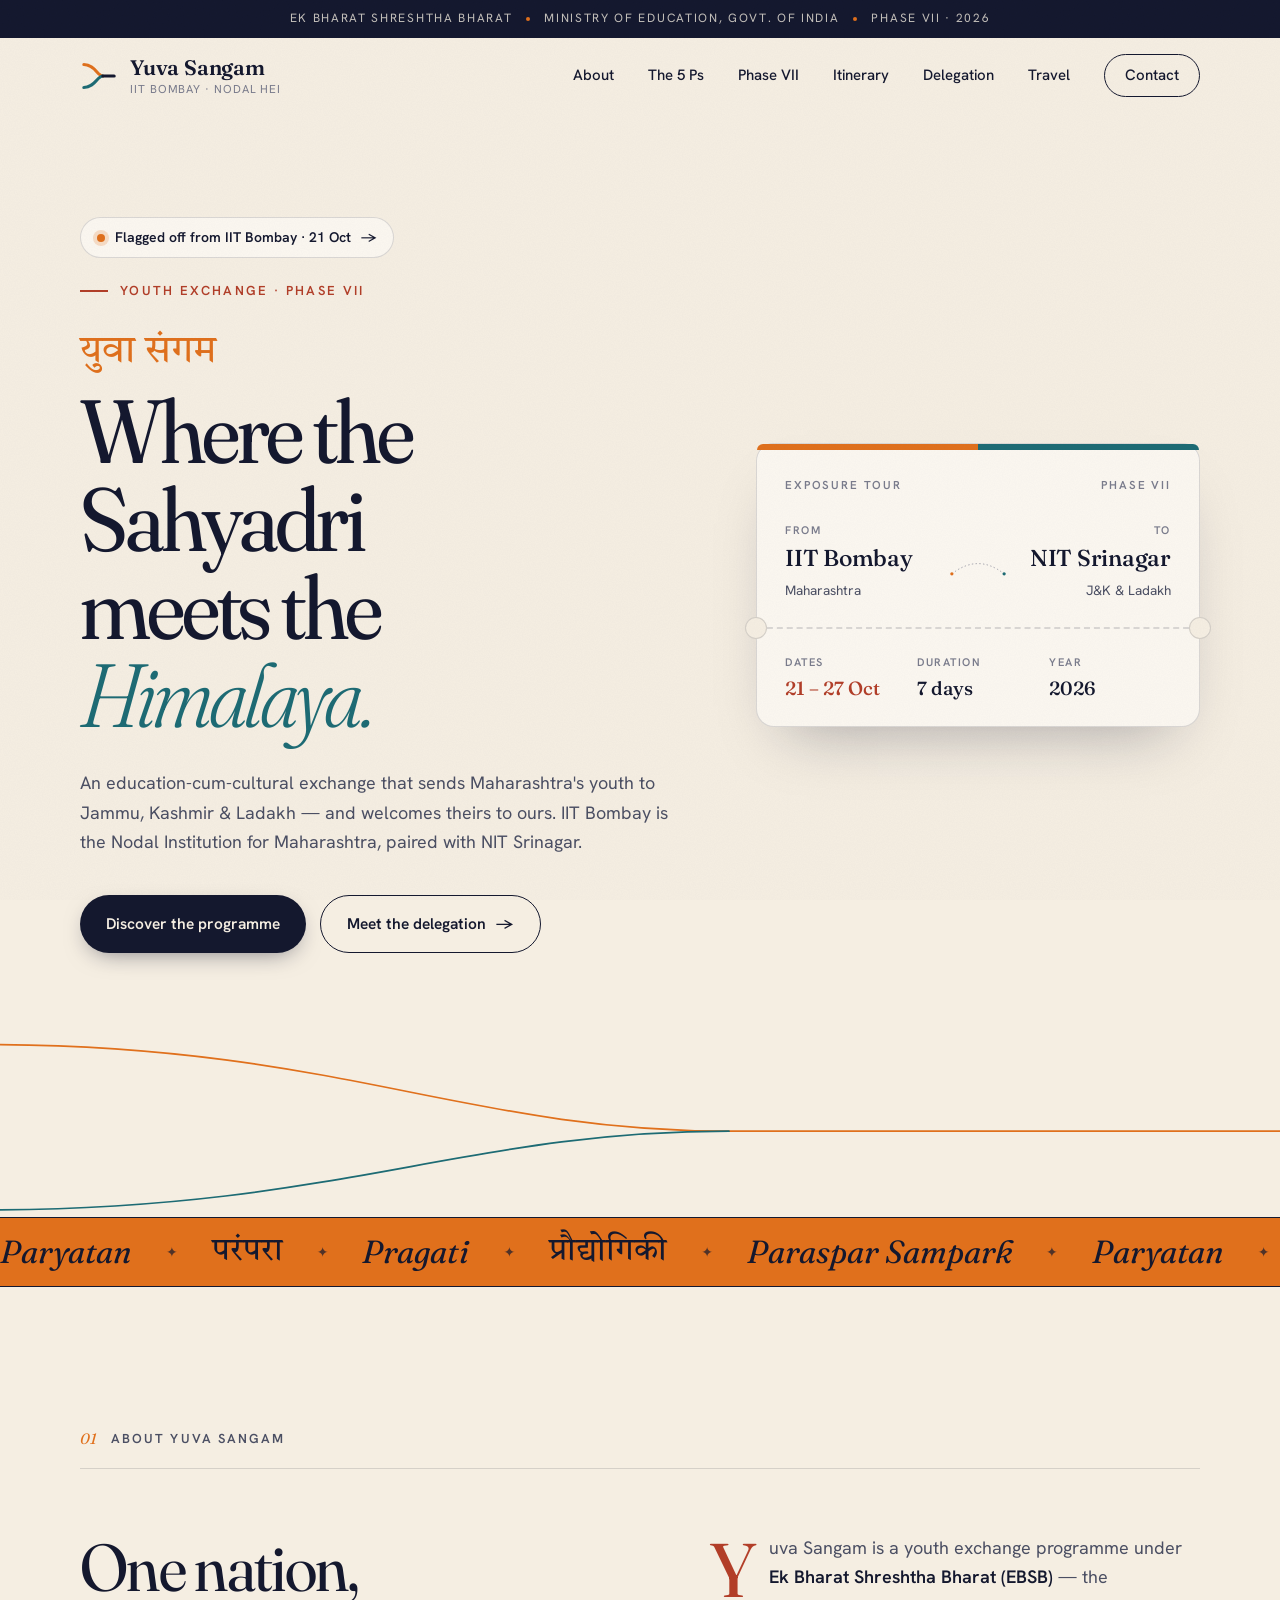
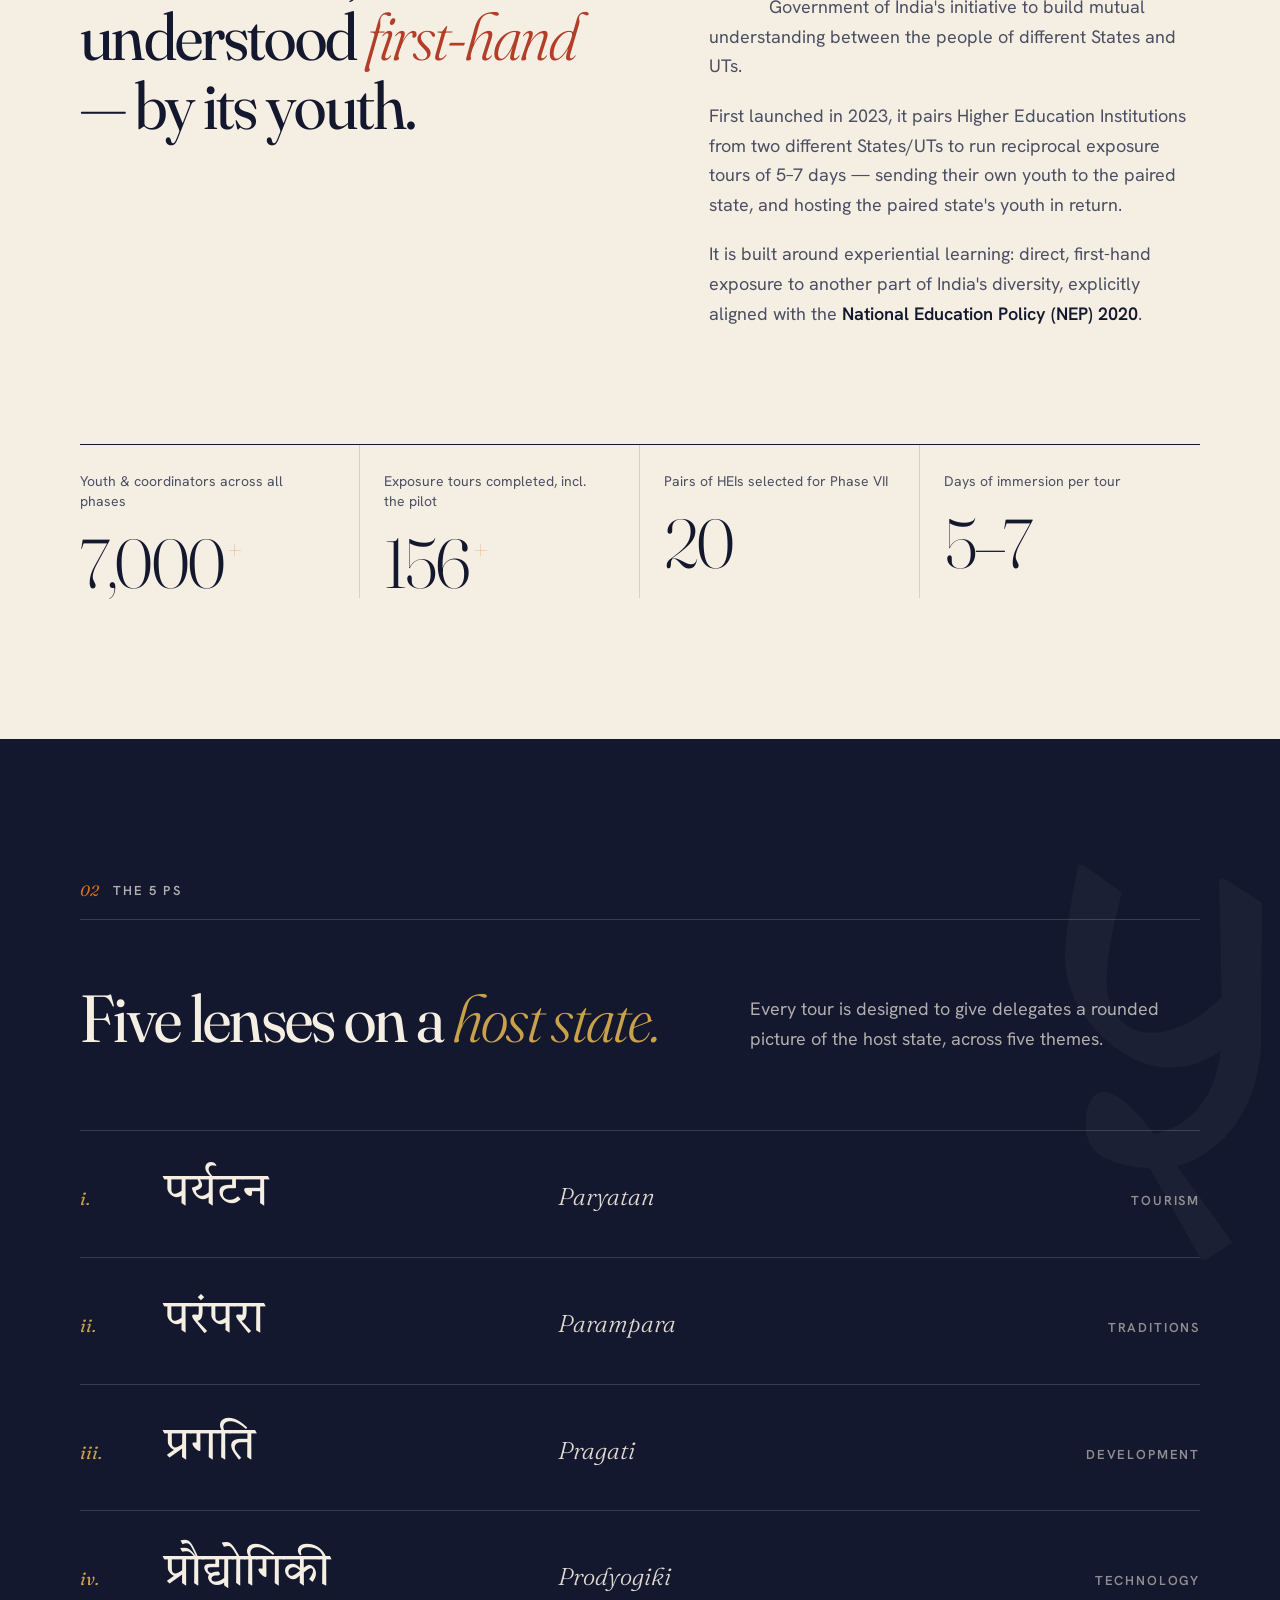
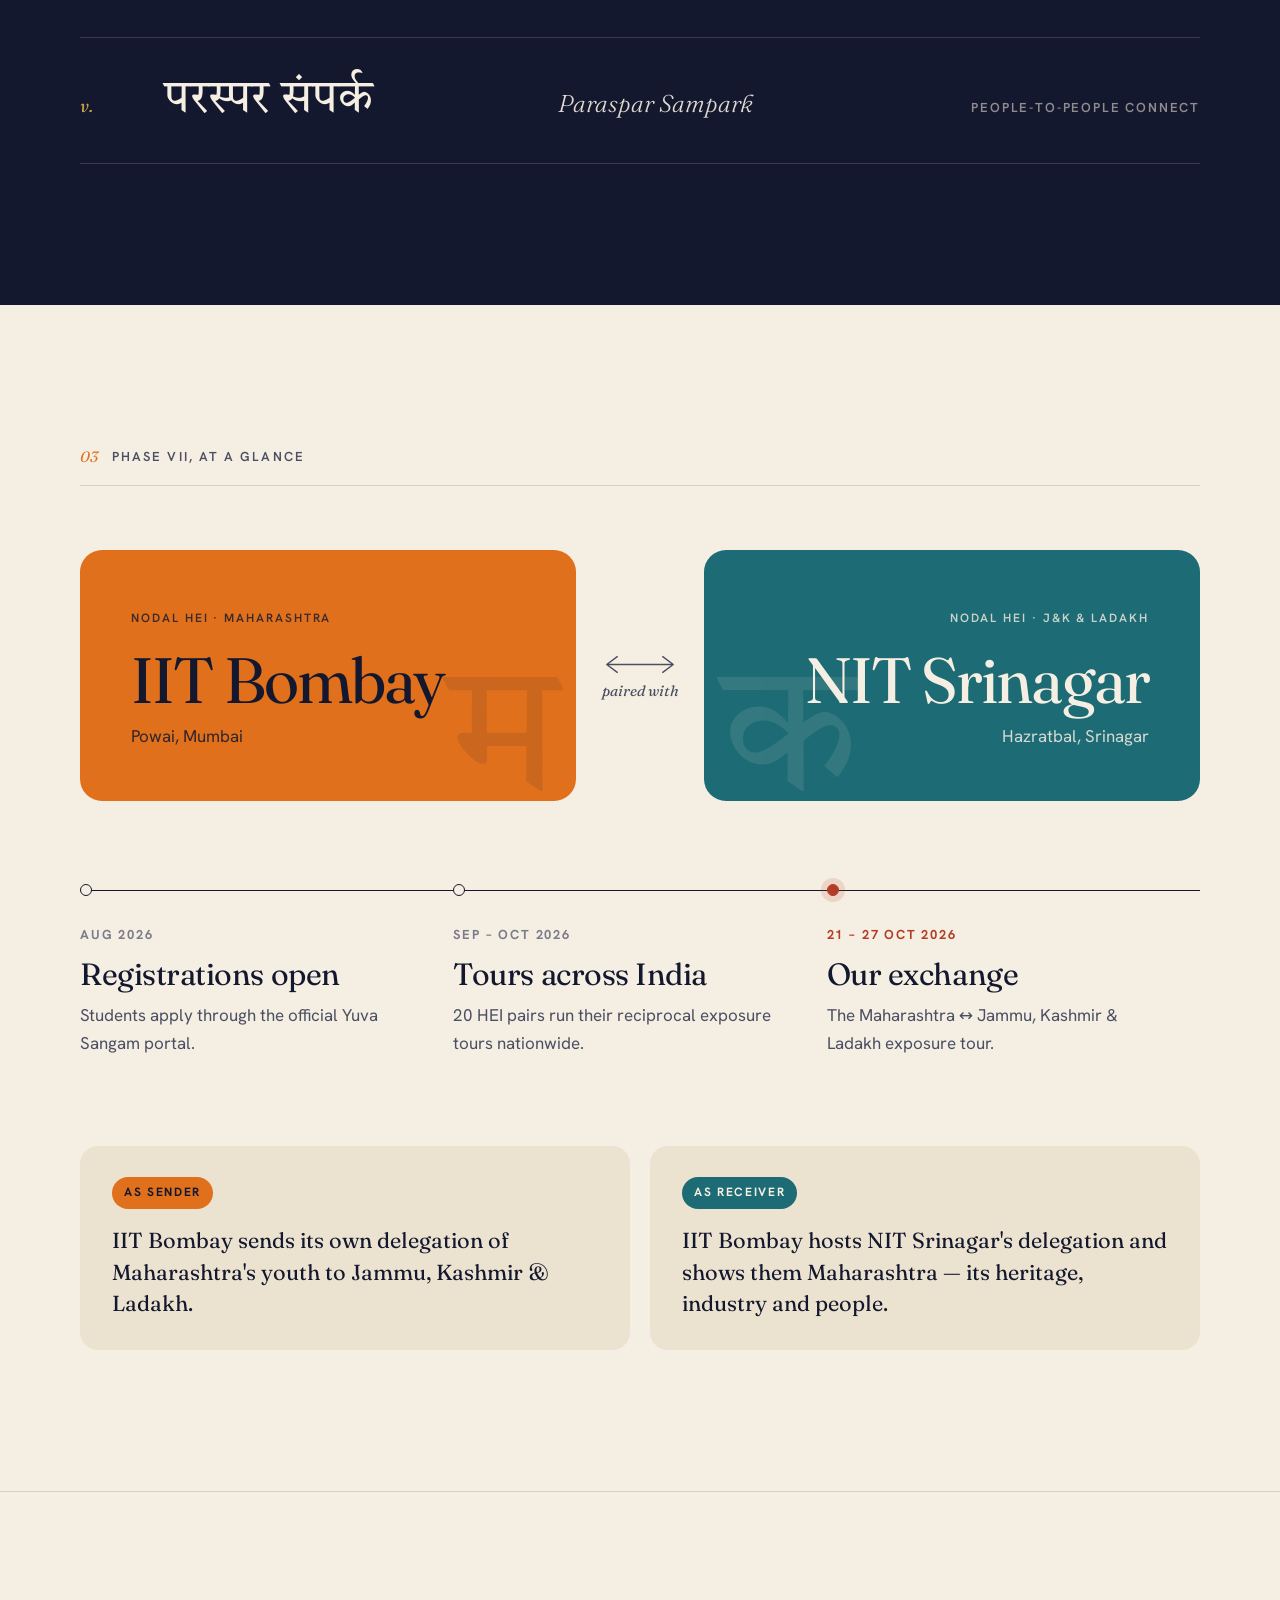
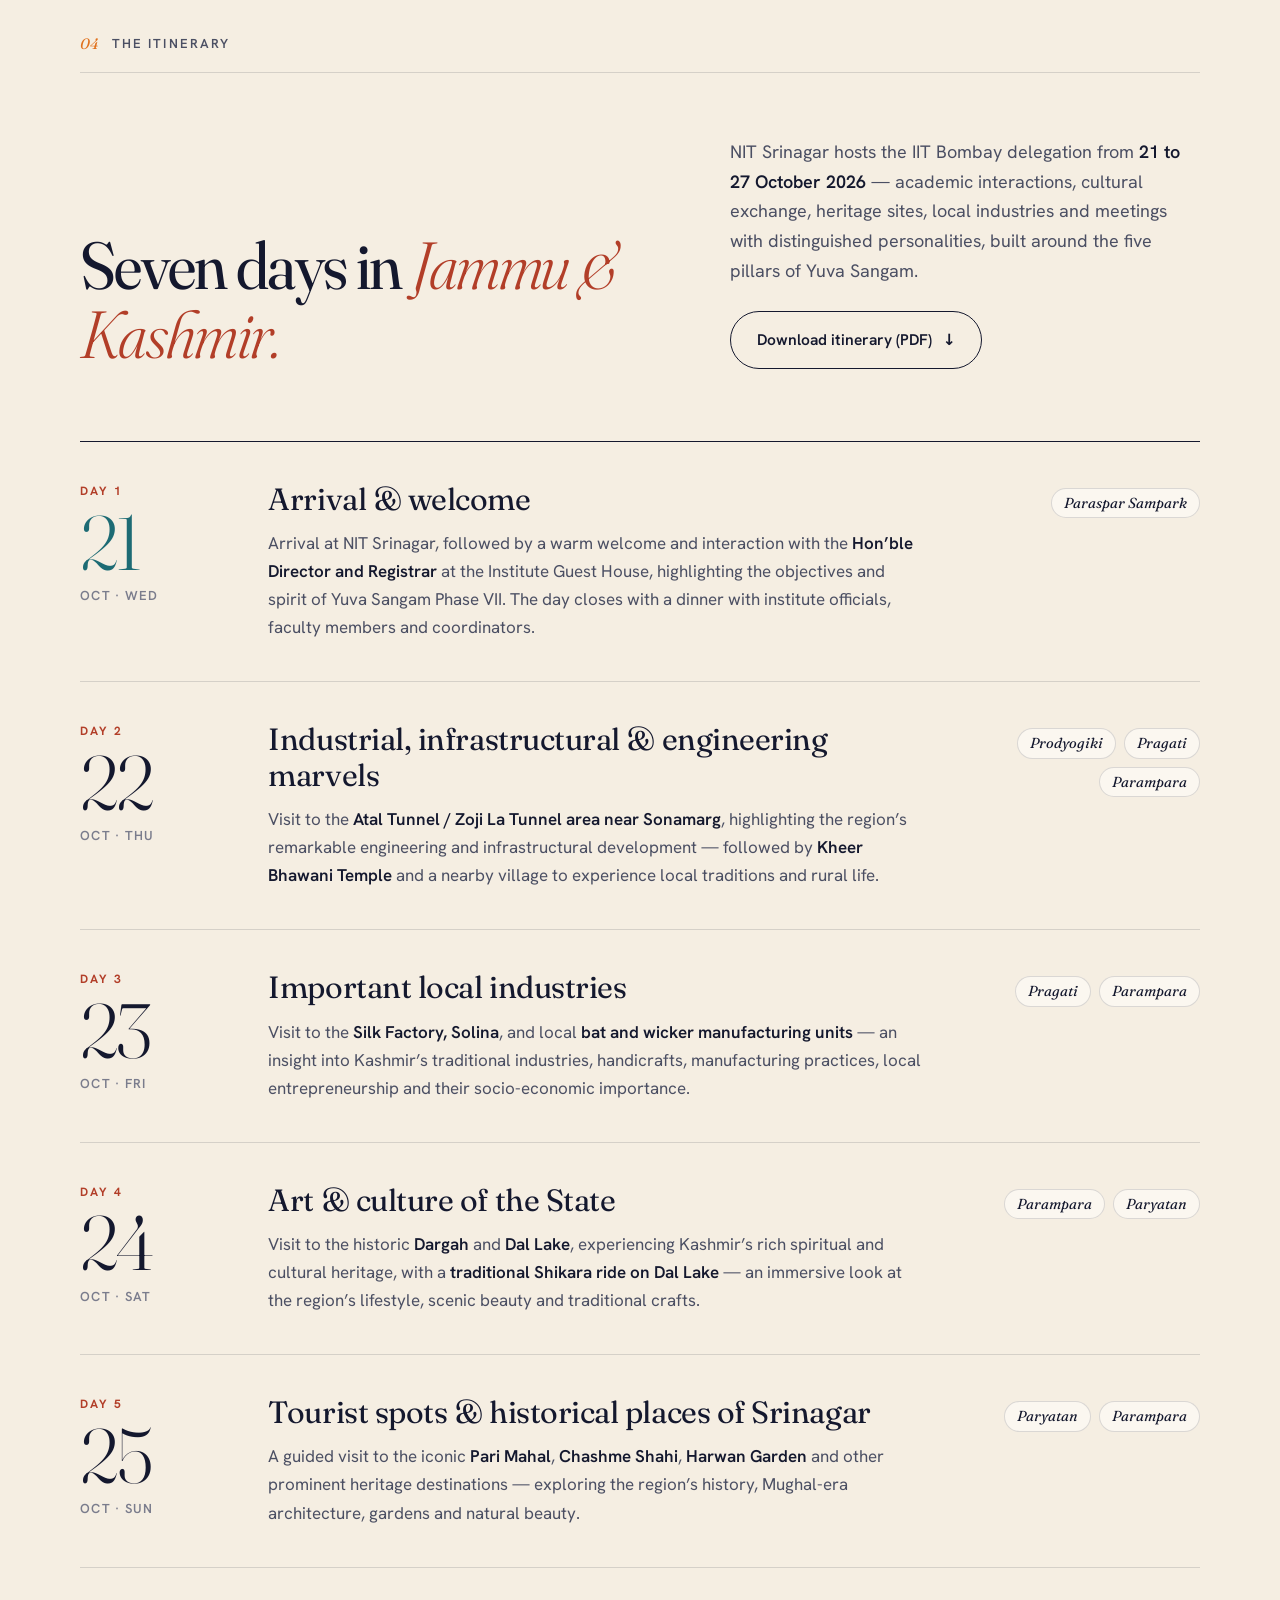
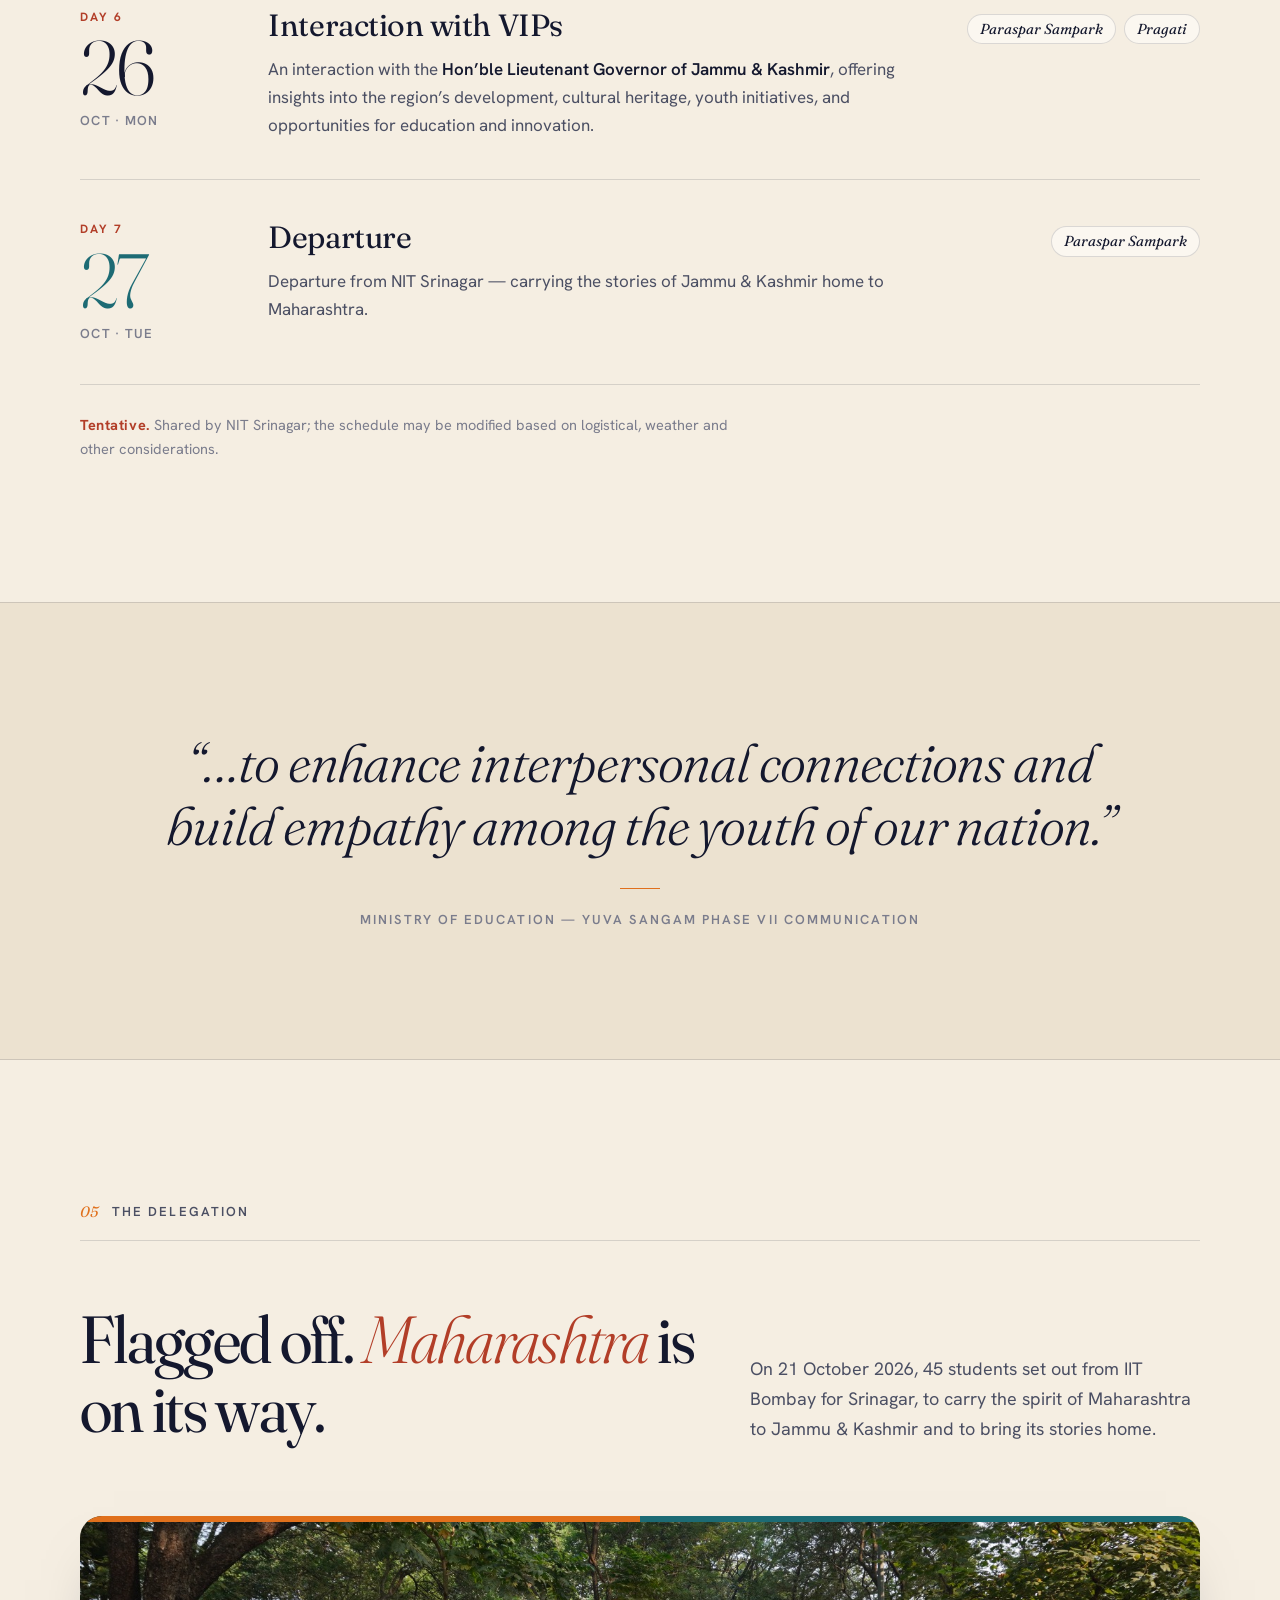
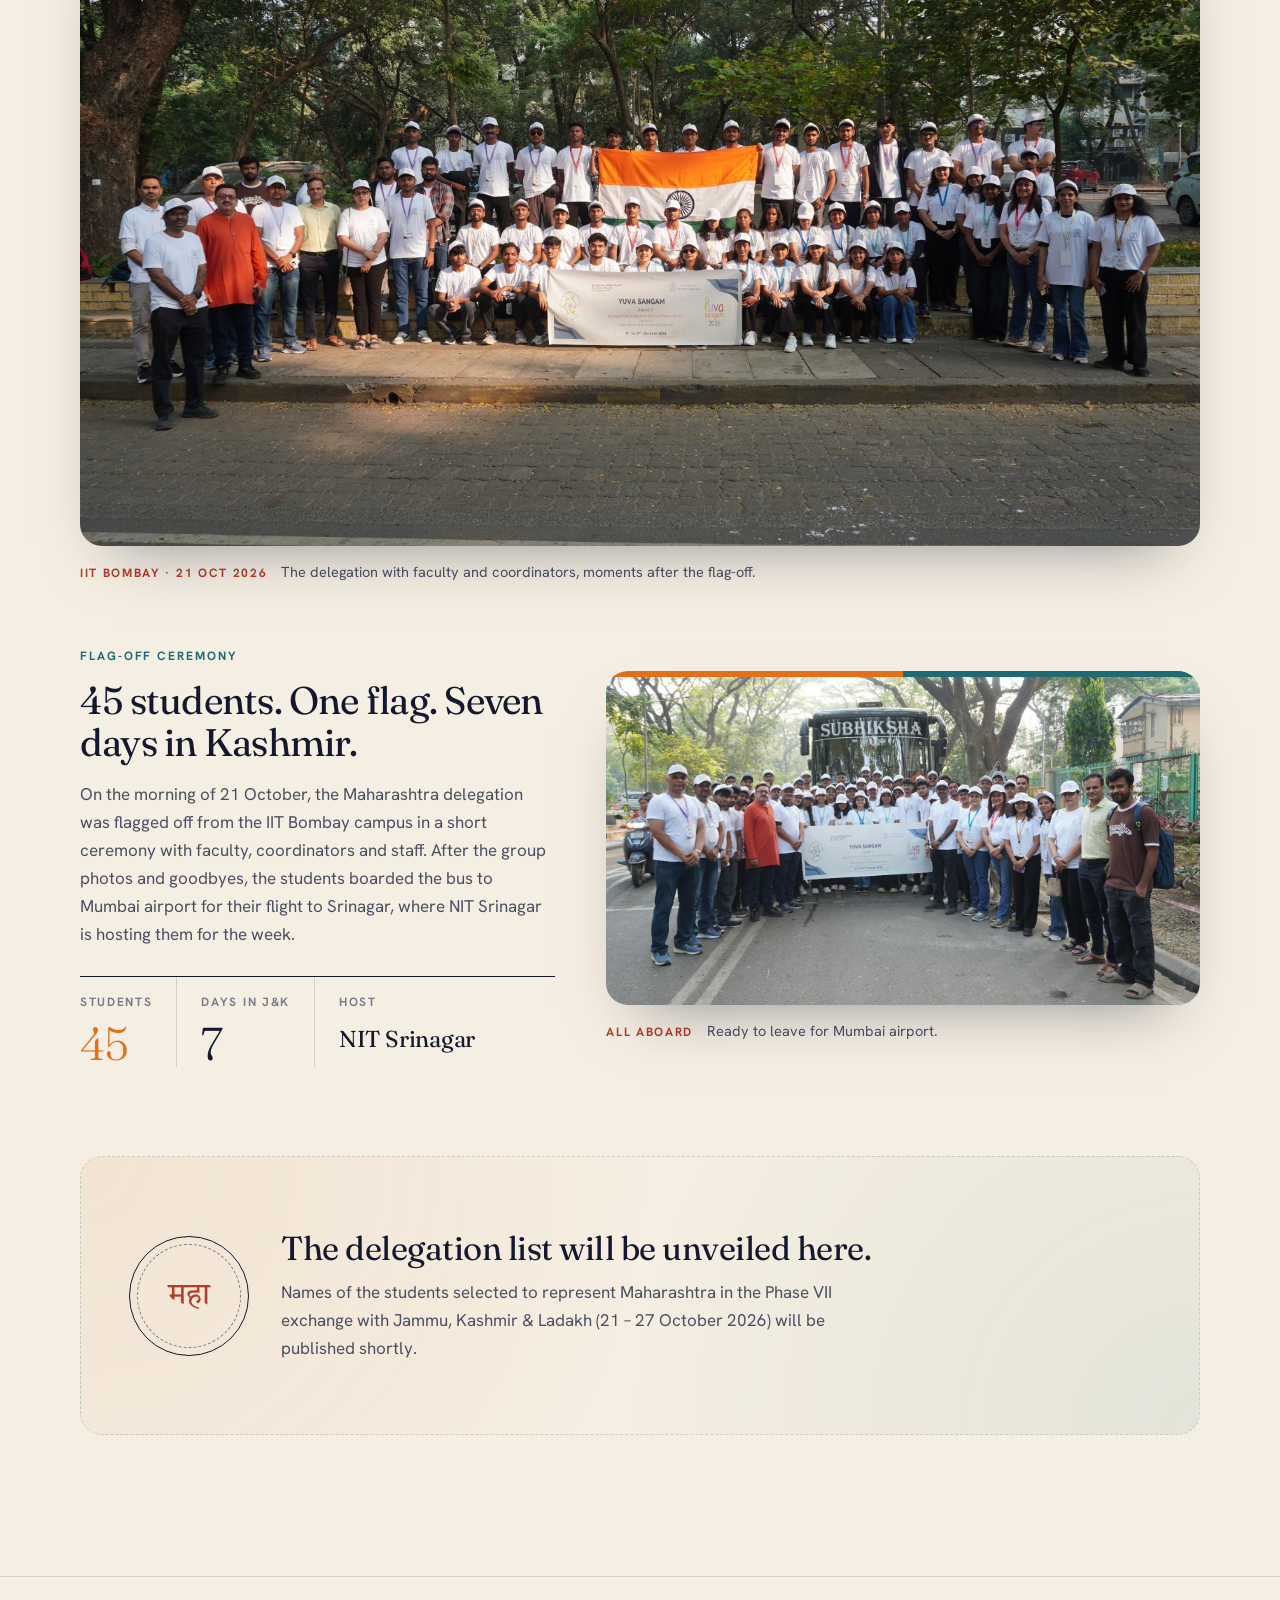
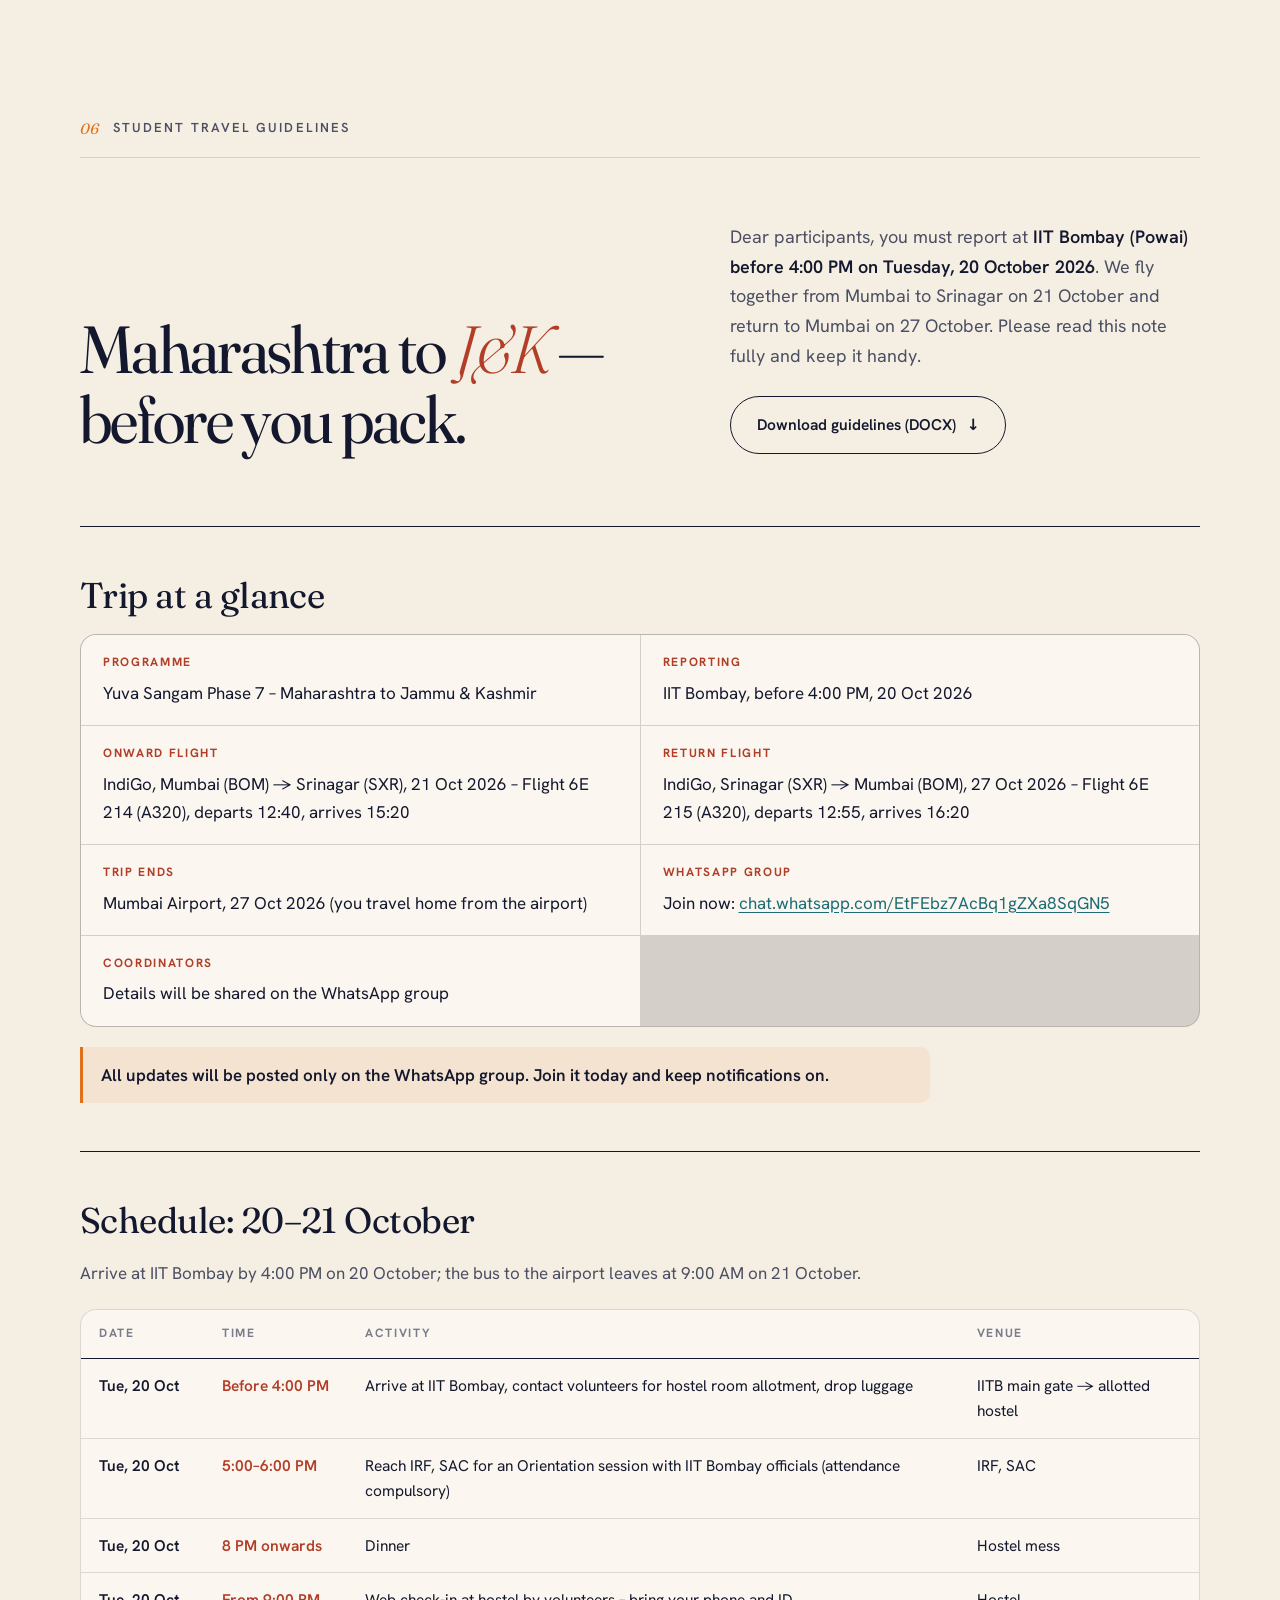
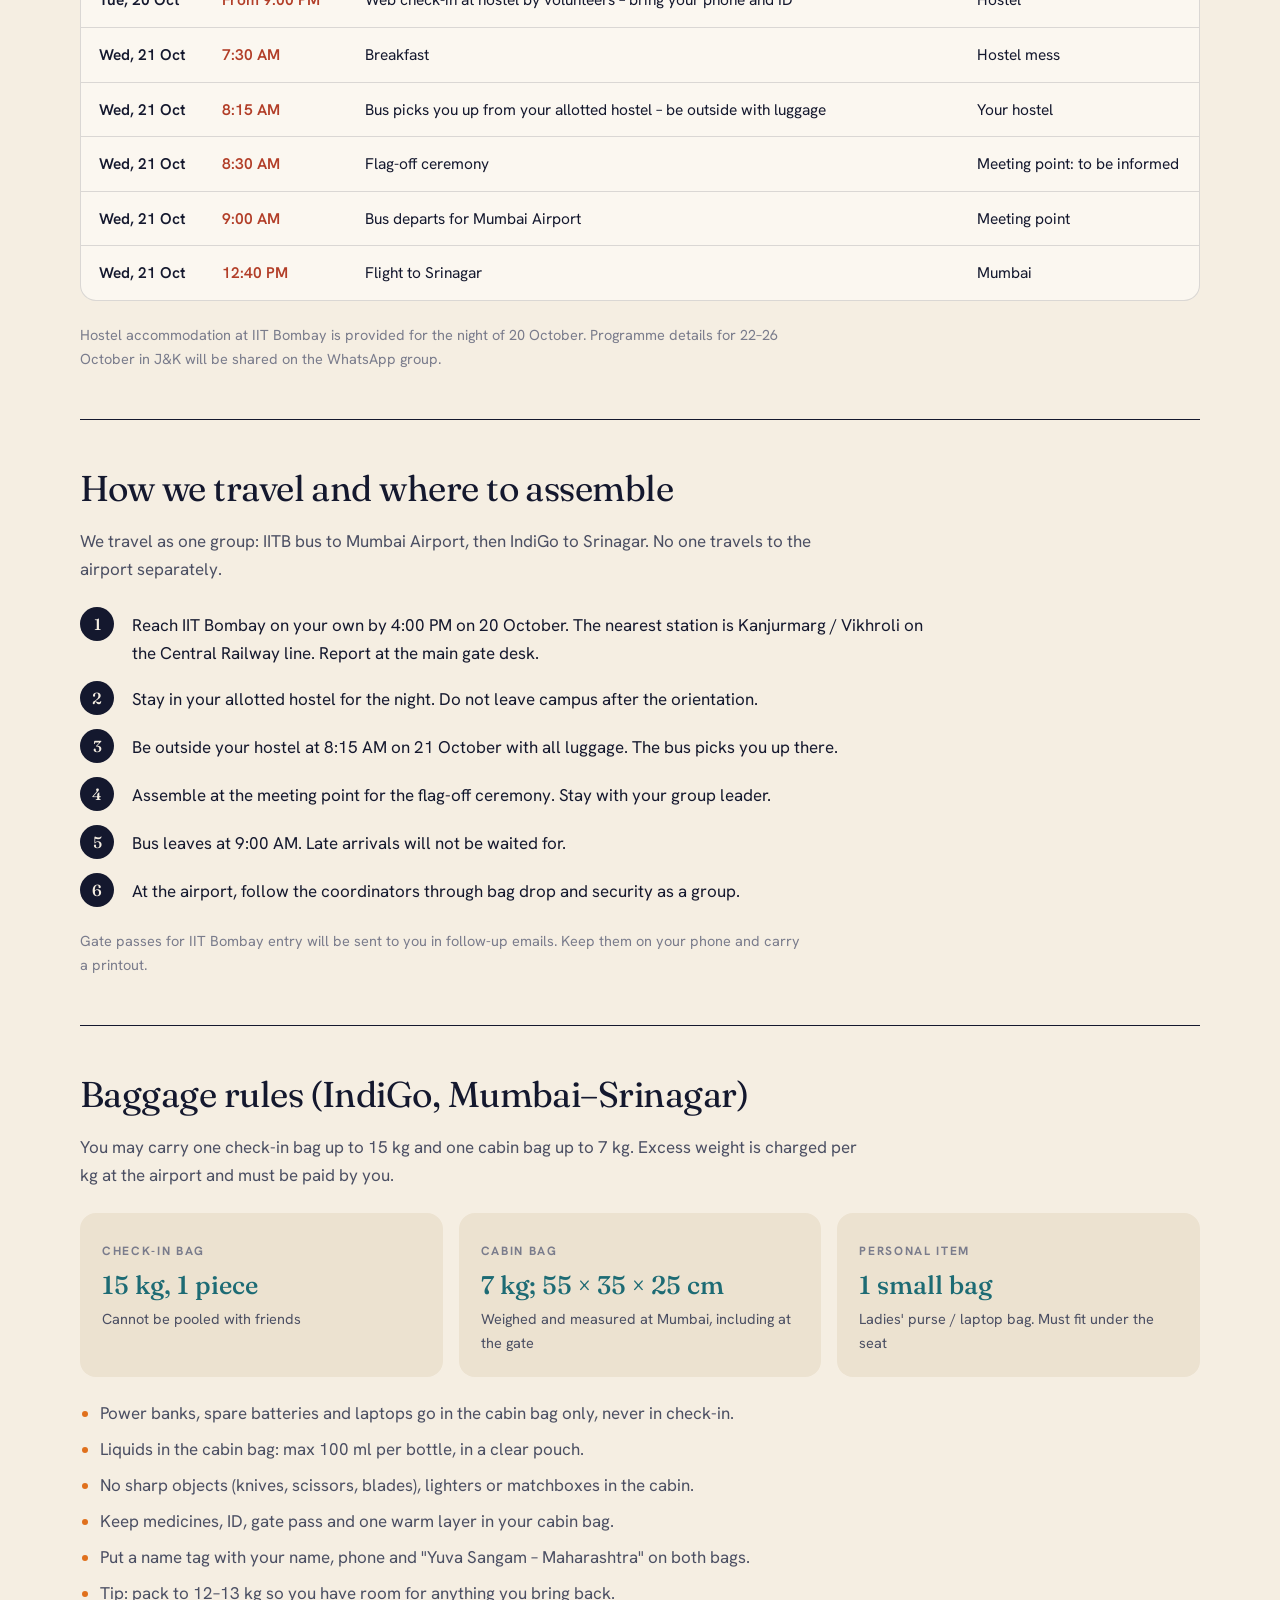
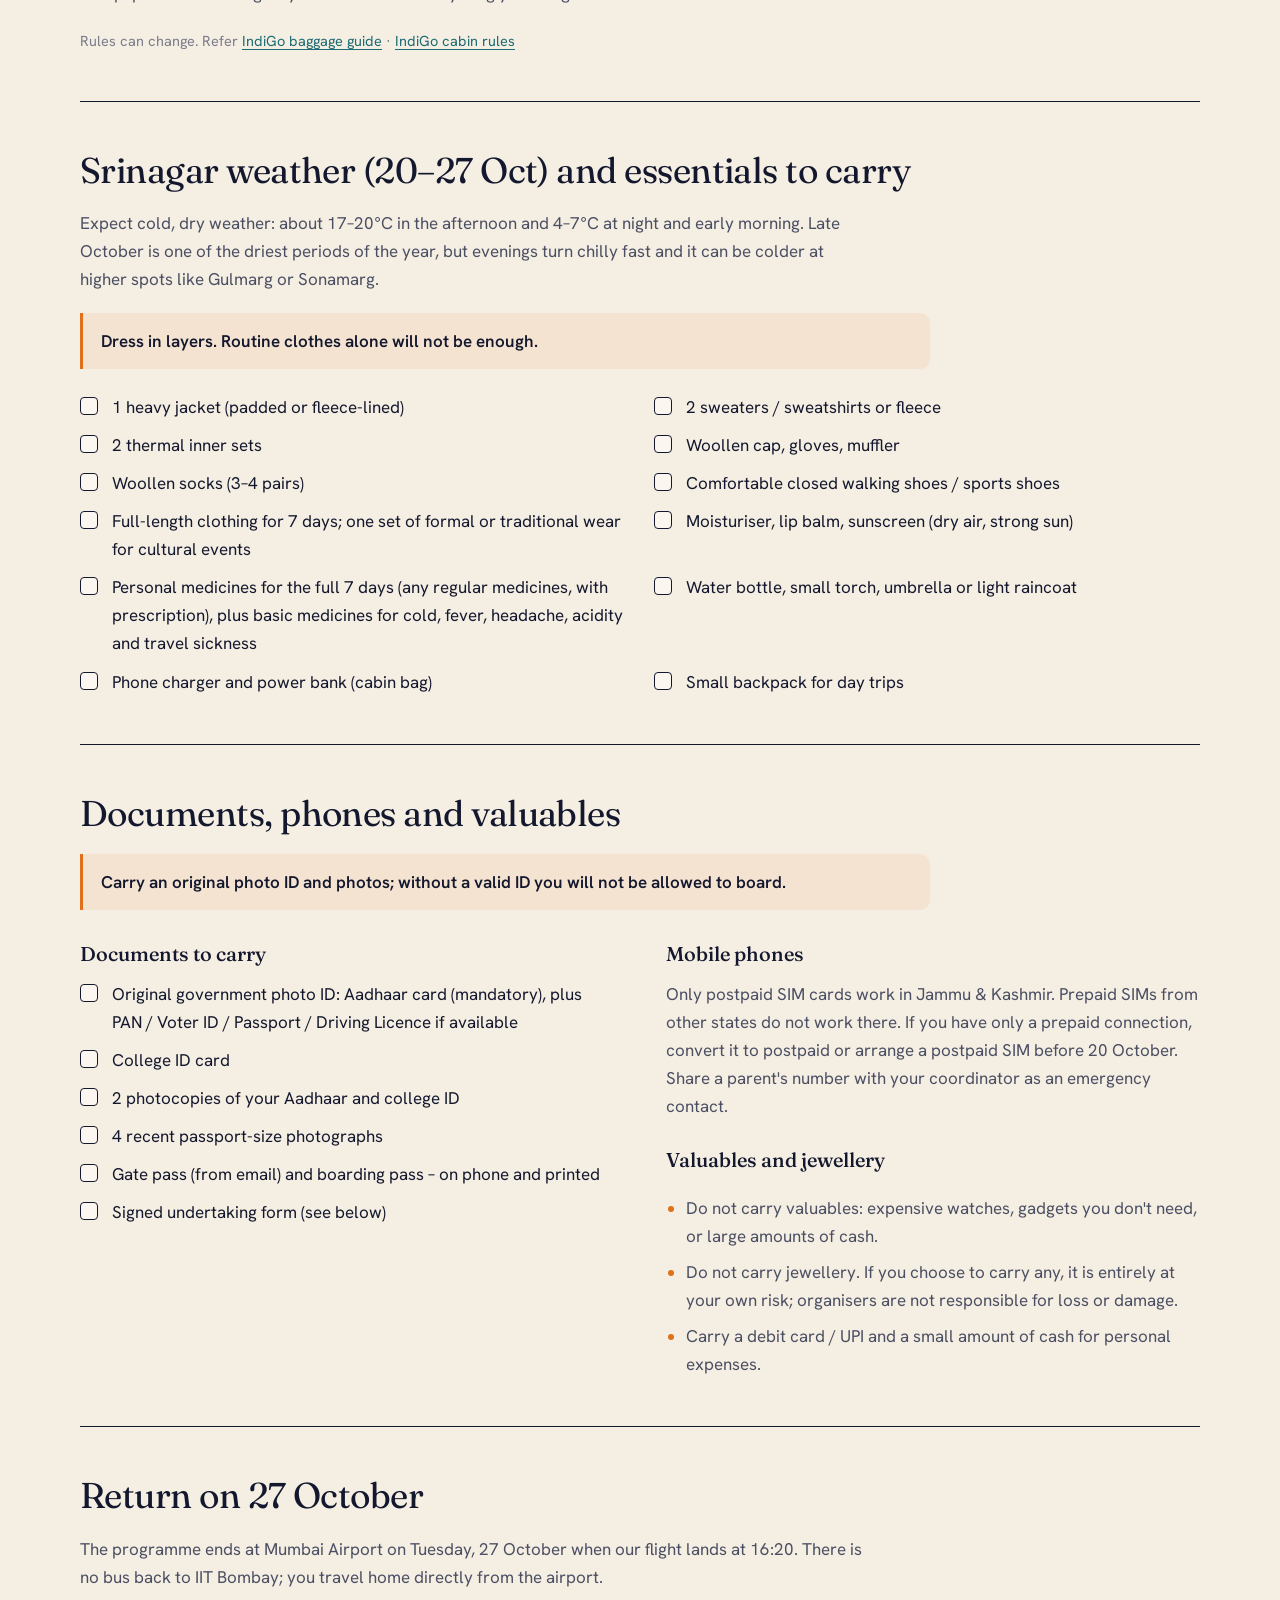
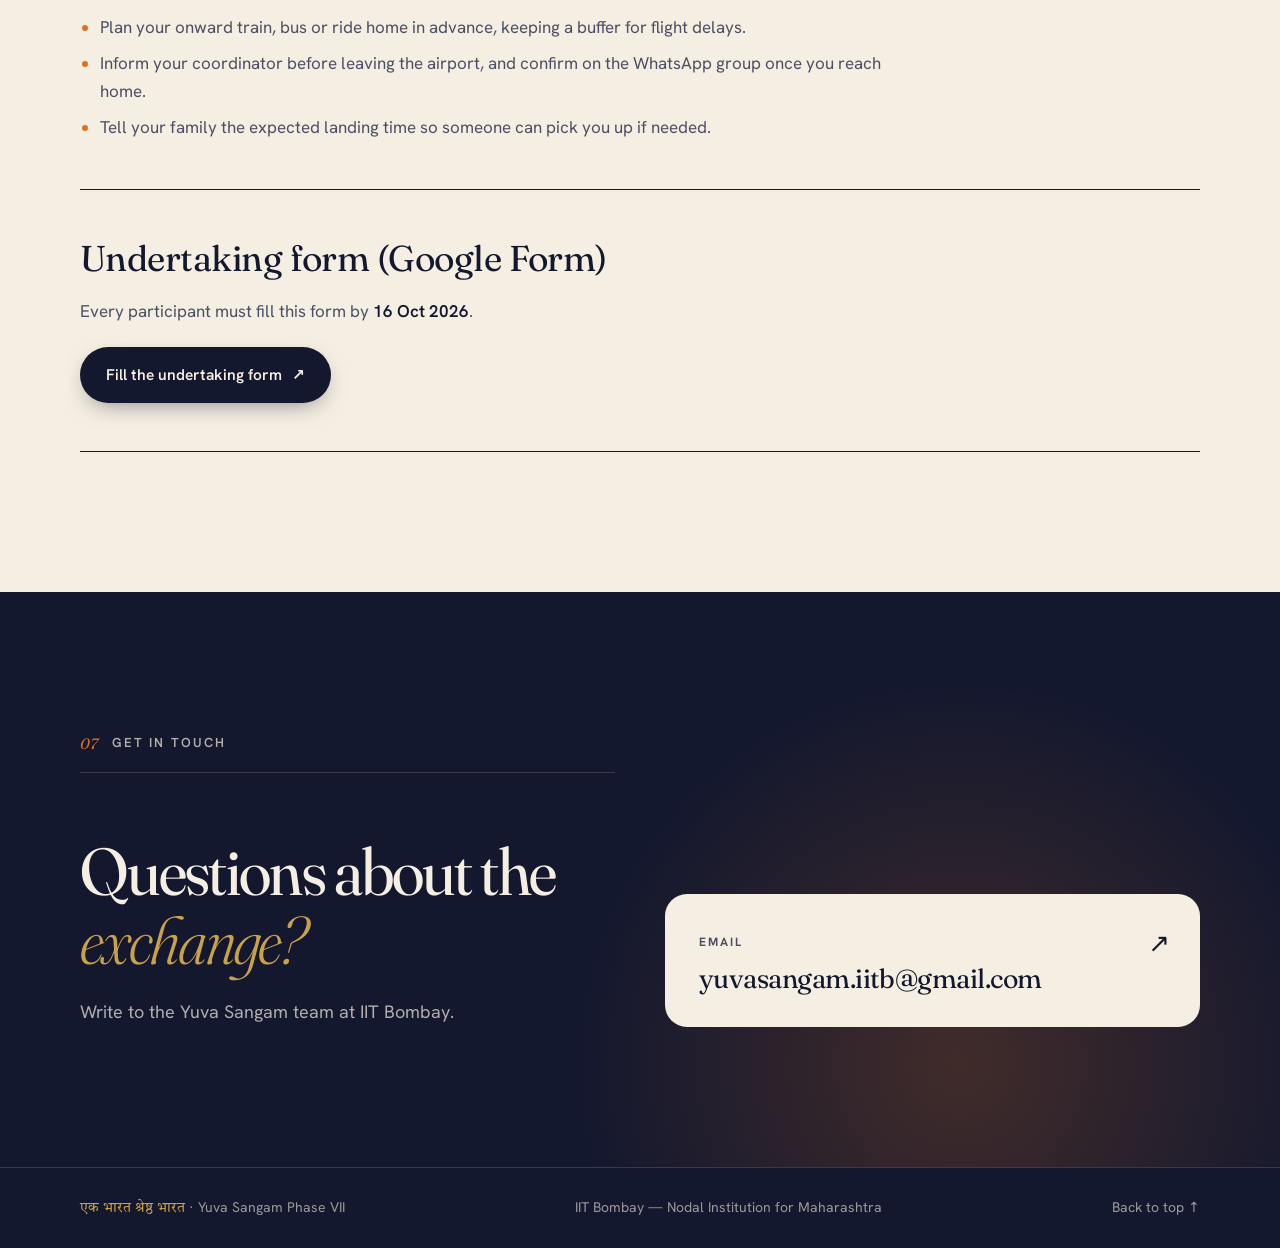
==== commit 25a7460d: "Rewrite flag-off note without names Co-Authored-By: Claude Opus 5.5 <noreply@anthropic.com>" ====
--- a/index.html
+++ b/index.html
@@ -389,7 +389,7 @@
           <div class="flagoff__note reveal">
             <p class="flagoff__tag">Flag-off ceremony</p>
             <h3>45 students. One flag. Seven days in Kashmir.</h3>
-            <p>Prof. Shireesh Kedare, Director, IIT Bombay, flagged off the Maharashtra delegation on campus this morning, in the presence of Prof. Deepak Marla, Dean of Student Affairs. From here it was the bus to Mumbai airport and the flight to Srinagar.</p>
+            <p>On the morning of 21 October, the Maharashtra delegation was flagged off from the IIT Bombay campus in a short ceremony with faculty, coordinators and staff. After the group photos and goodbyes, the students boarded the bus to Mumbai airport for their flight to Srinagar, where NIT Srinagar is hosting them for the week.</p>
             <dl class="flagoff__stats">
               <div><dt>Students</dt><dd class="count" data-to="45">45</dd></div>
               <div><dt>Days in J&amp;K</dt><dd>7</dd></div>
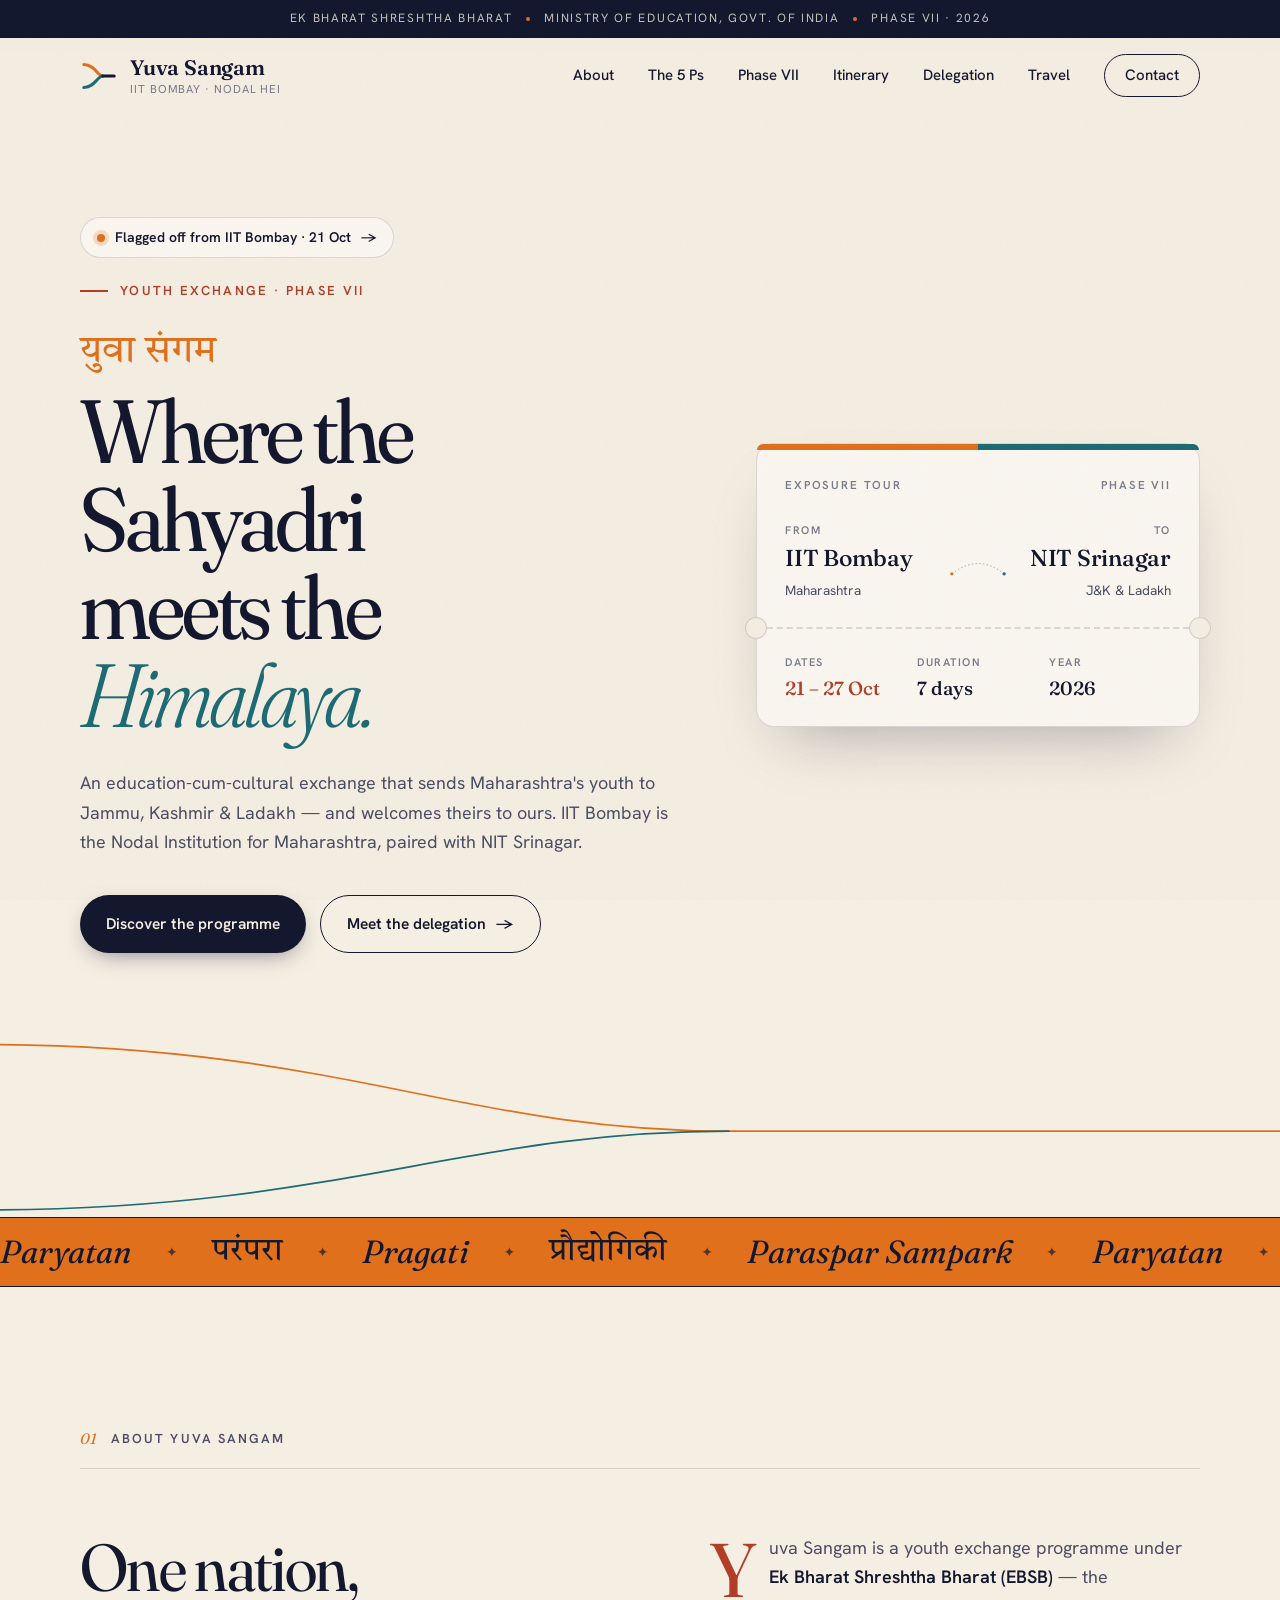
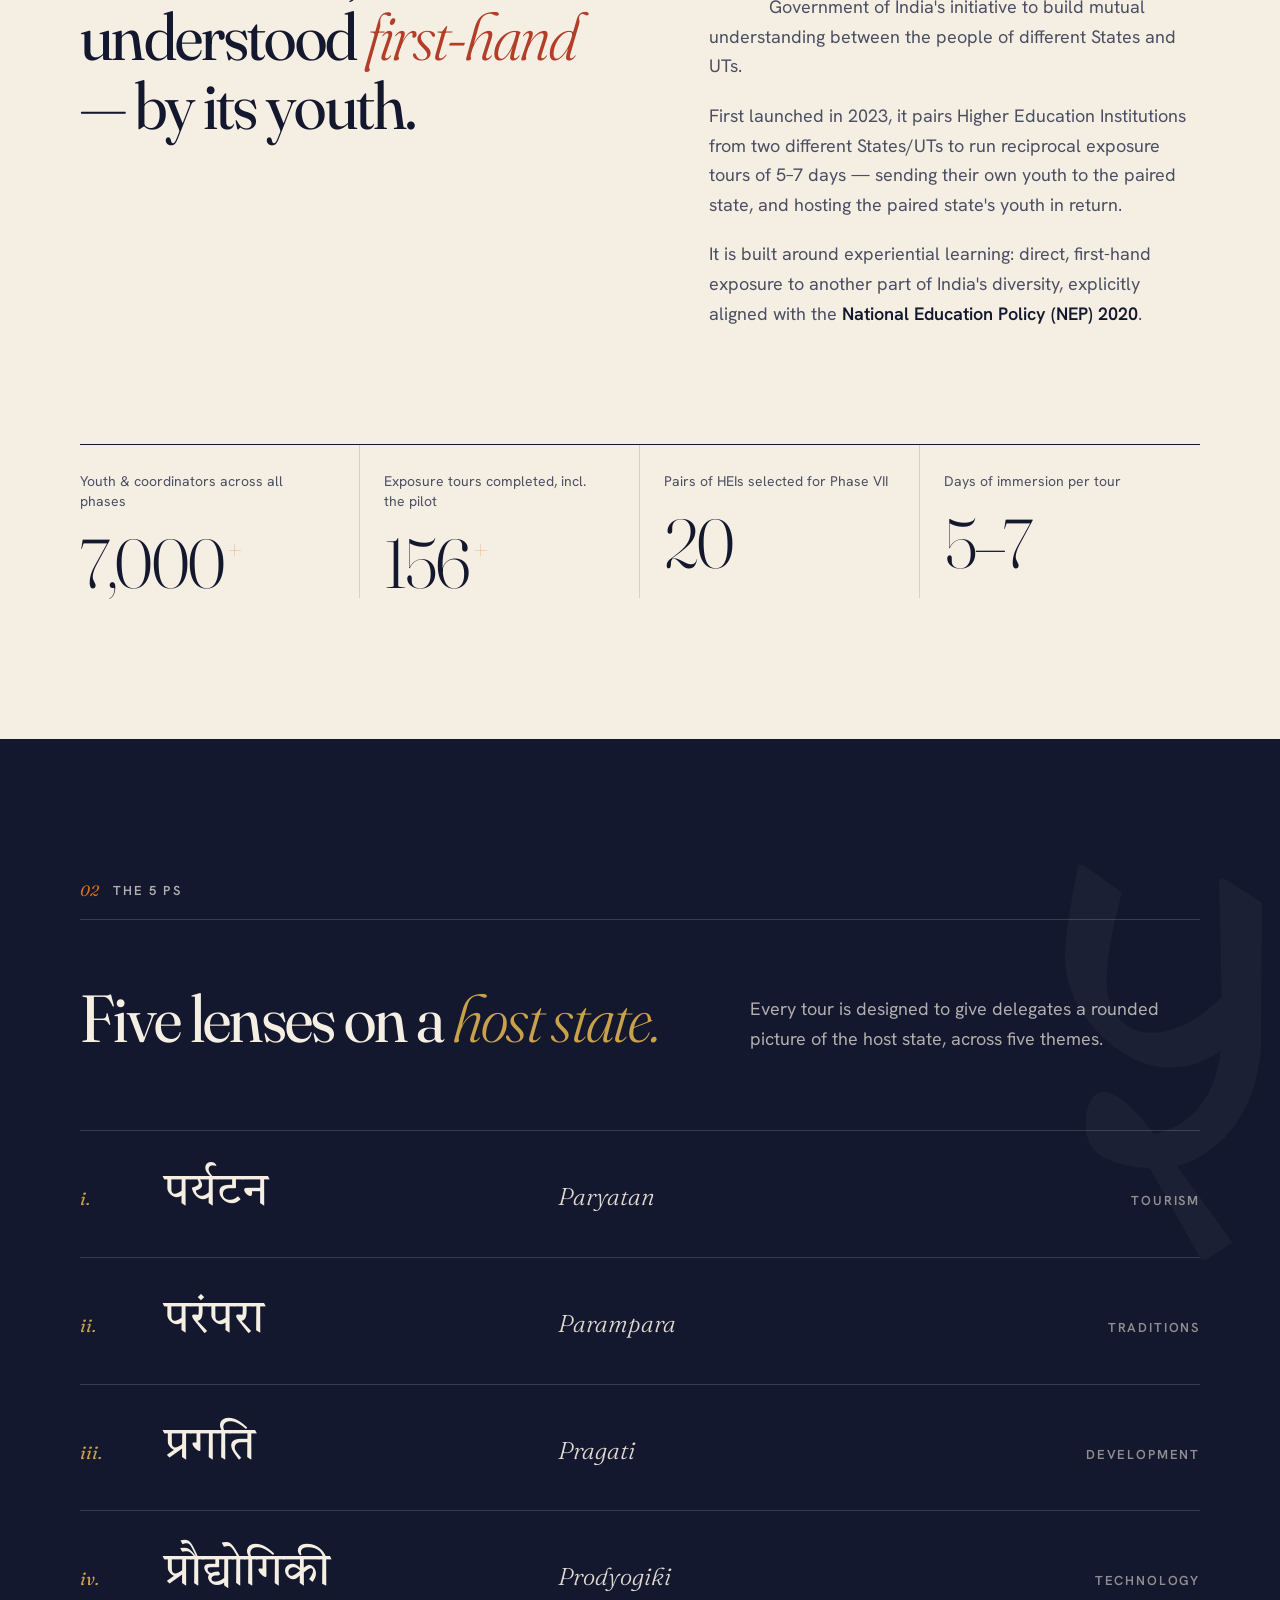
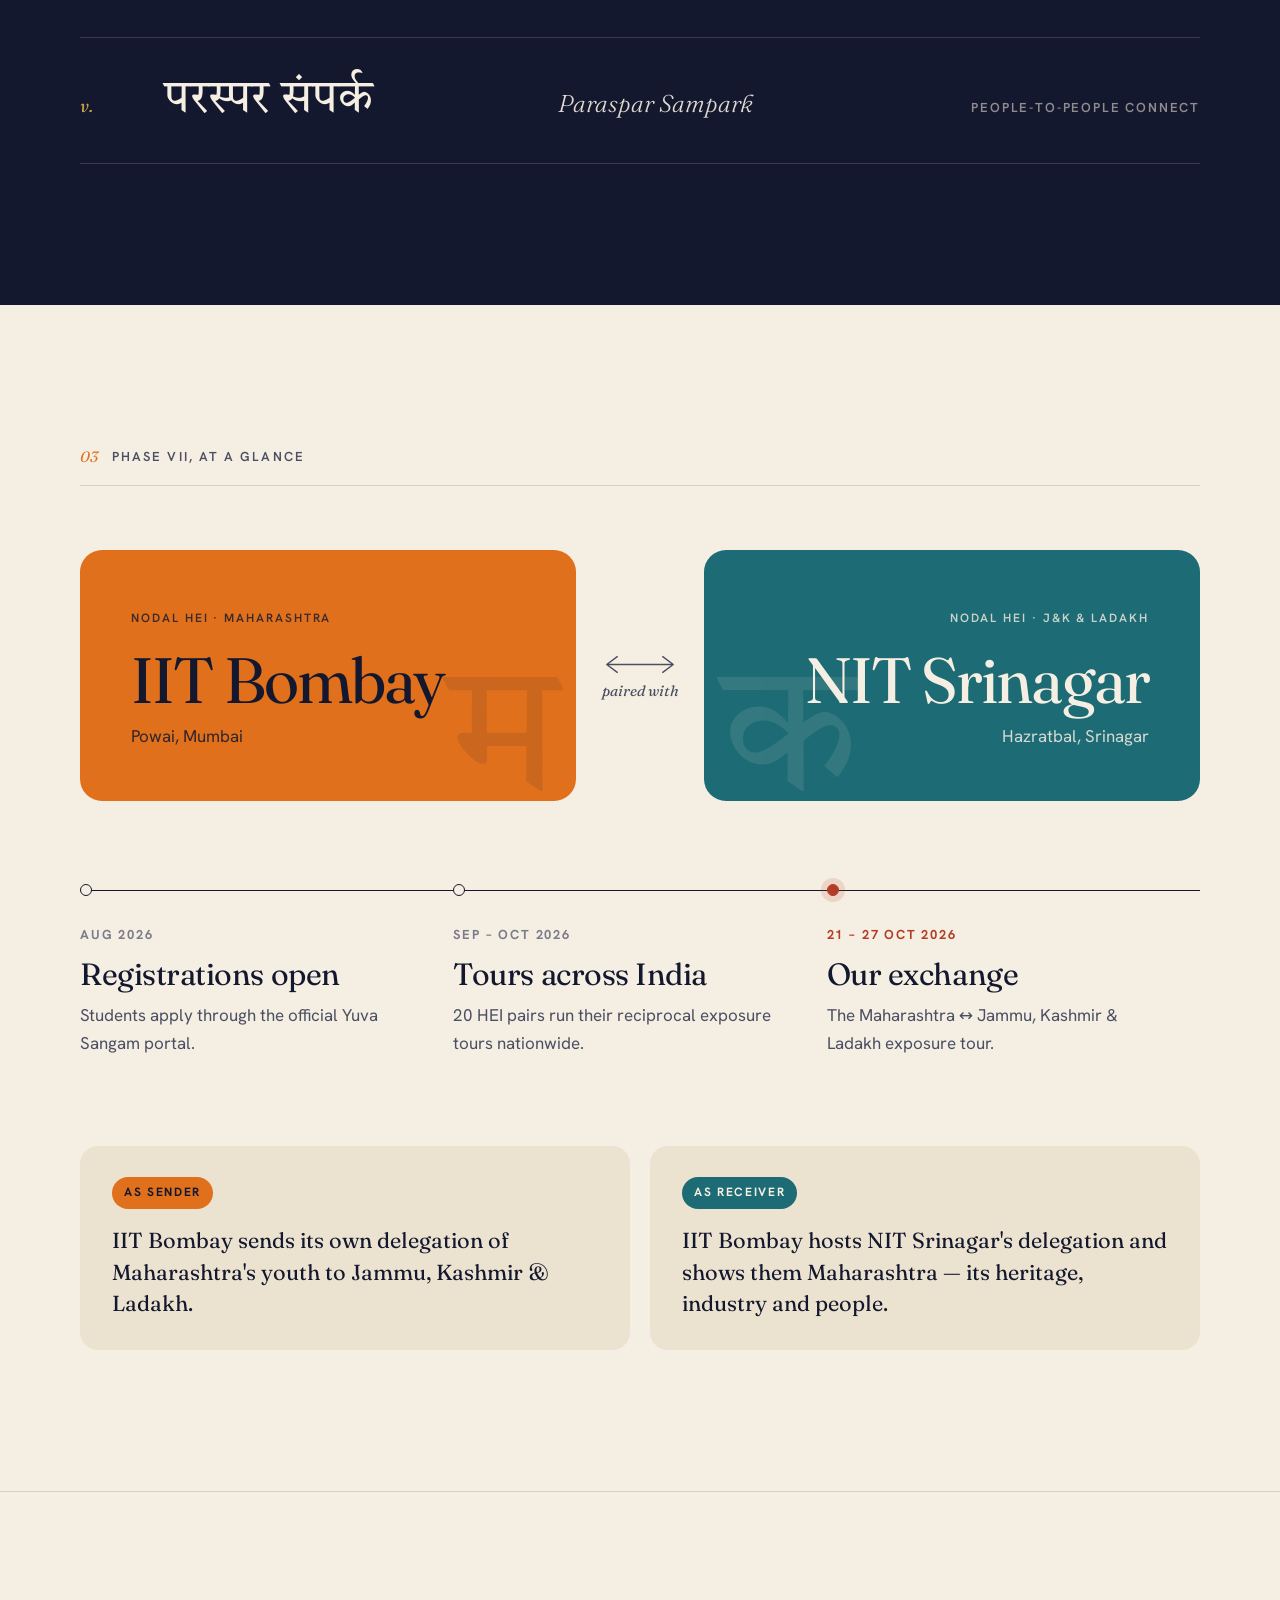
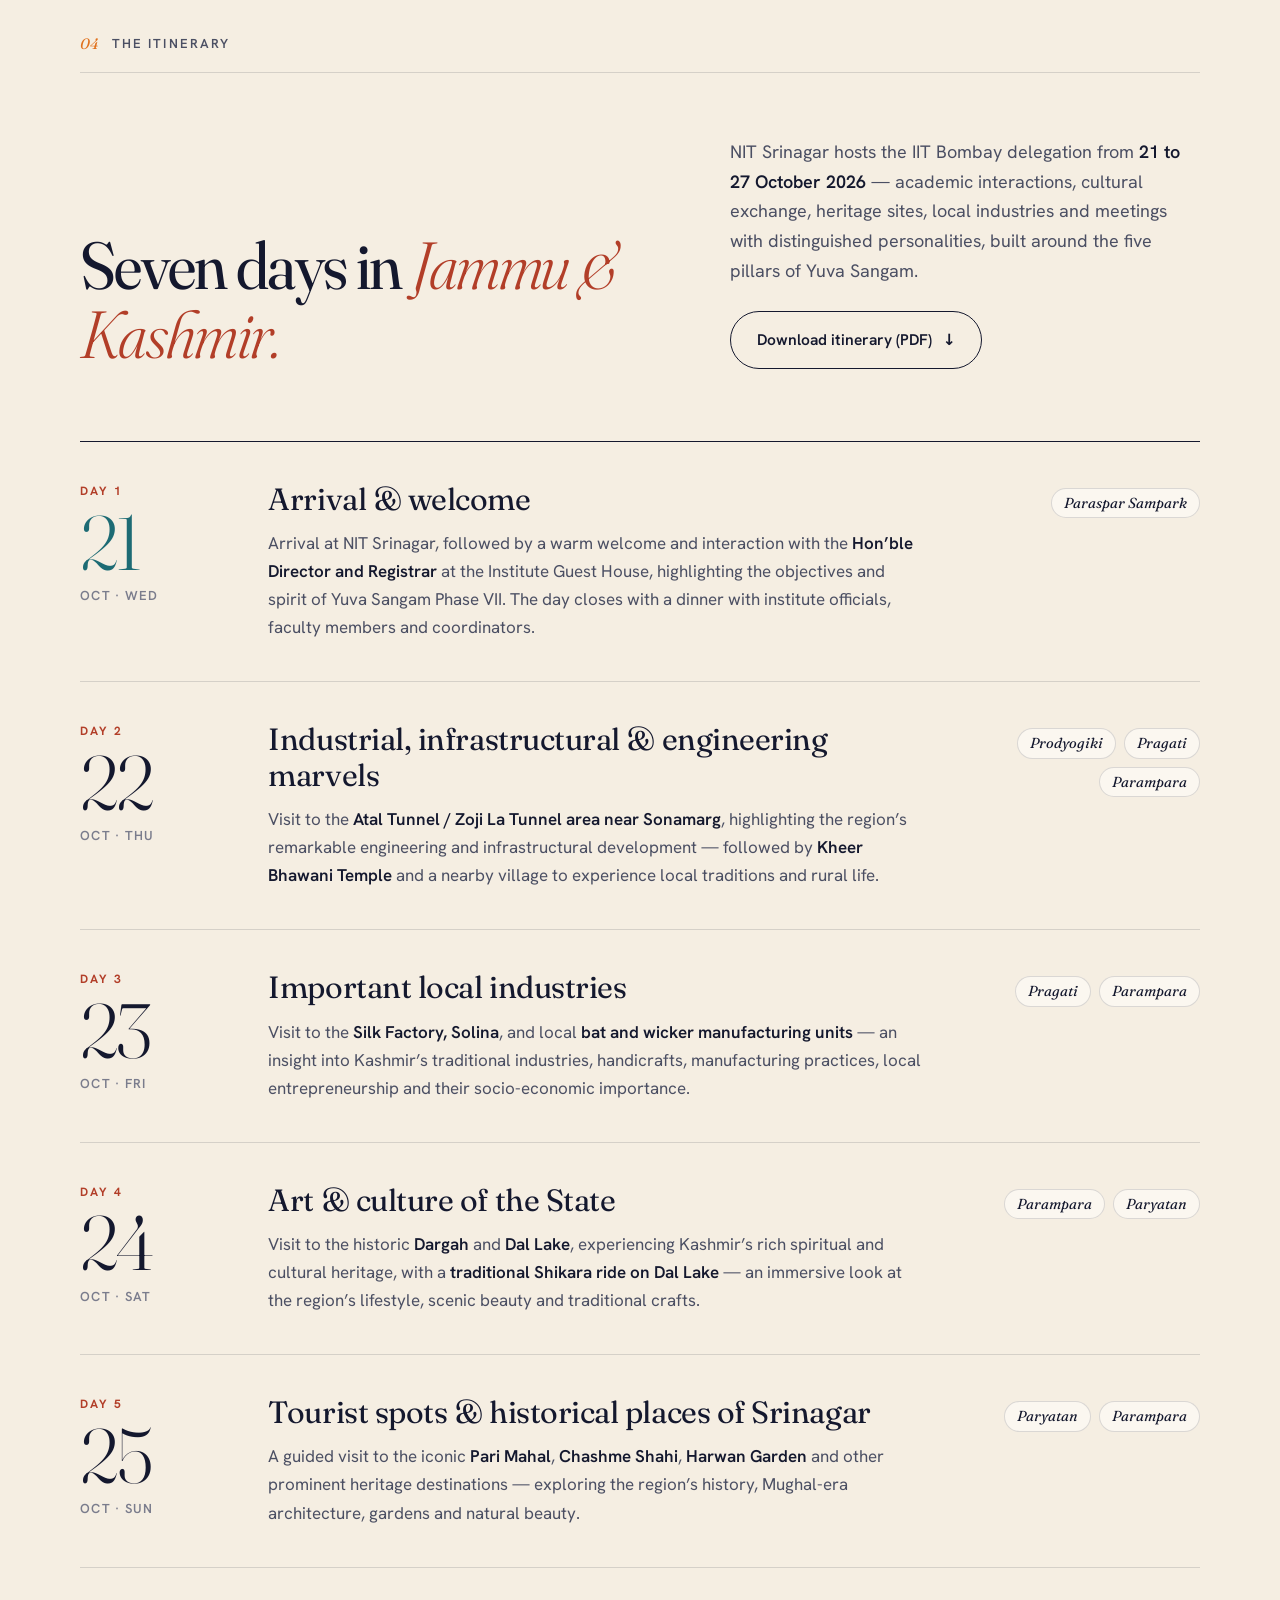
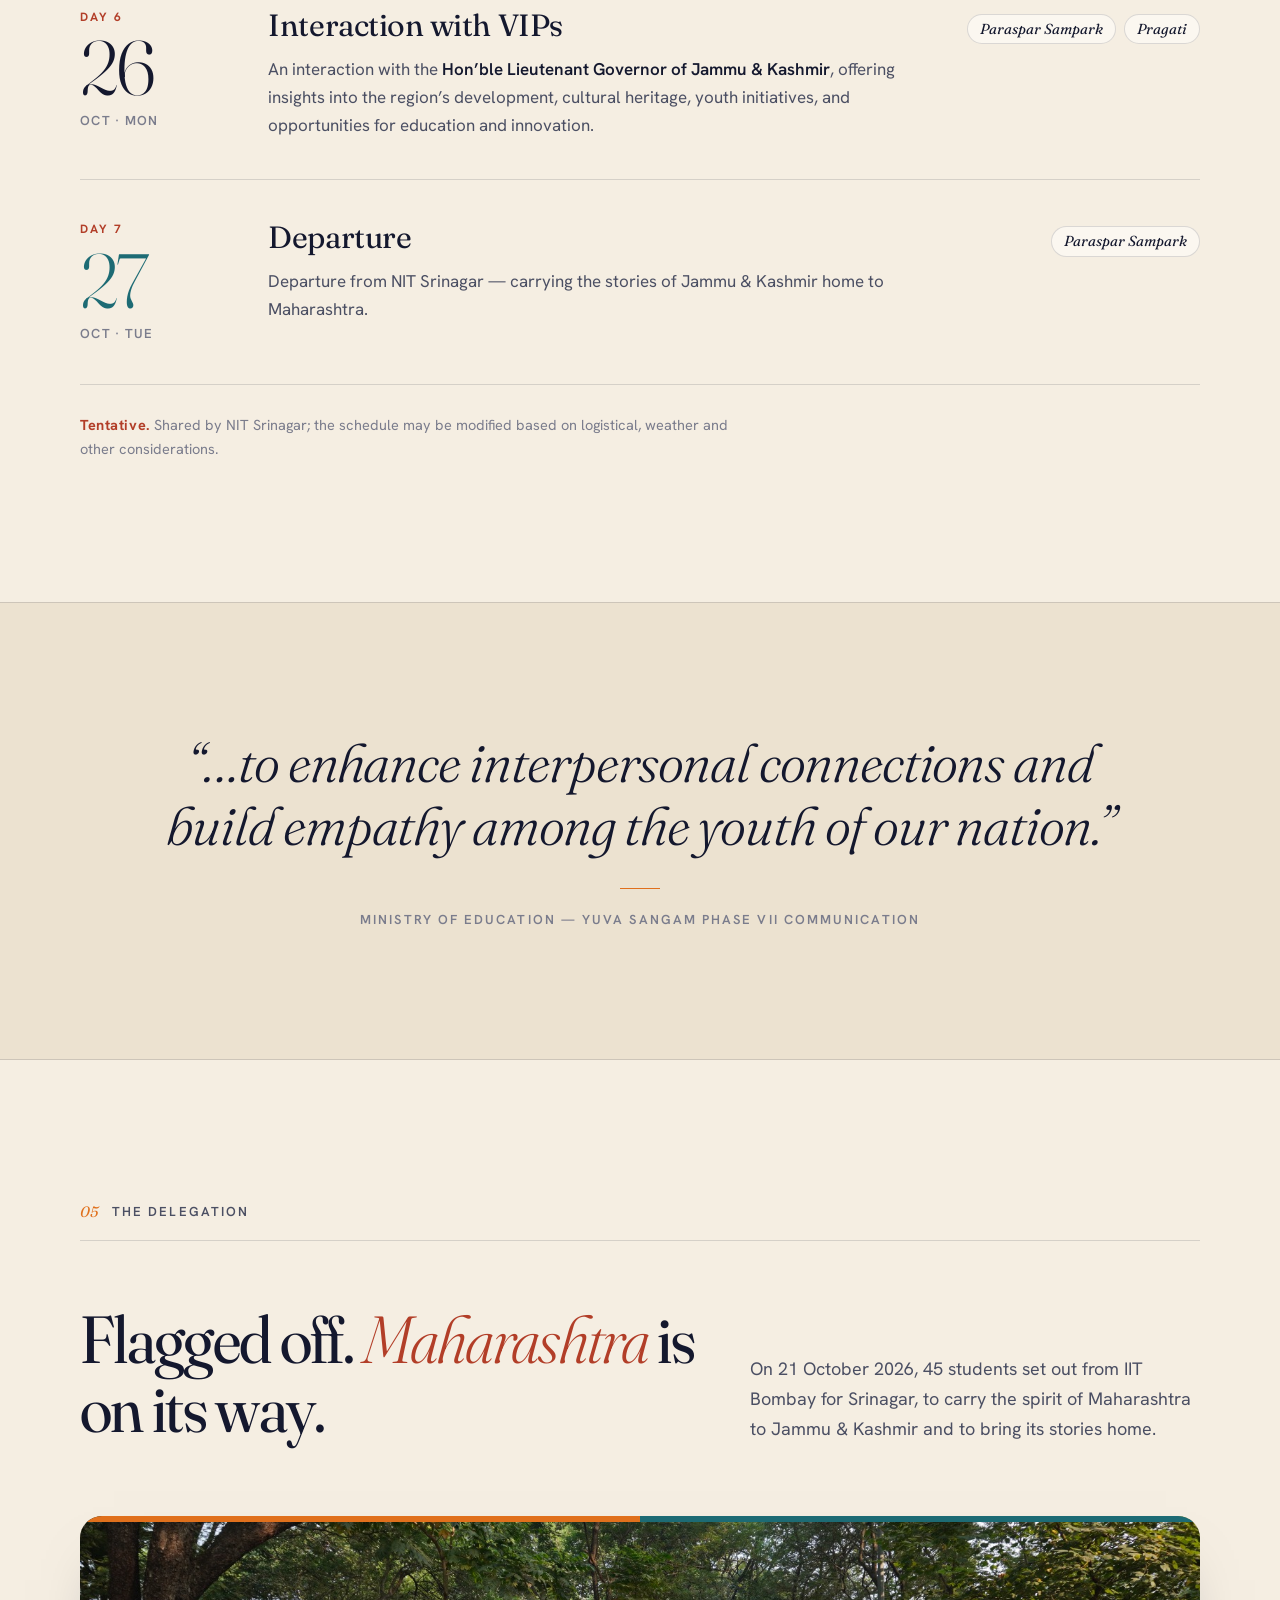
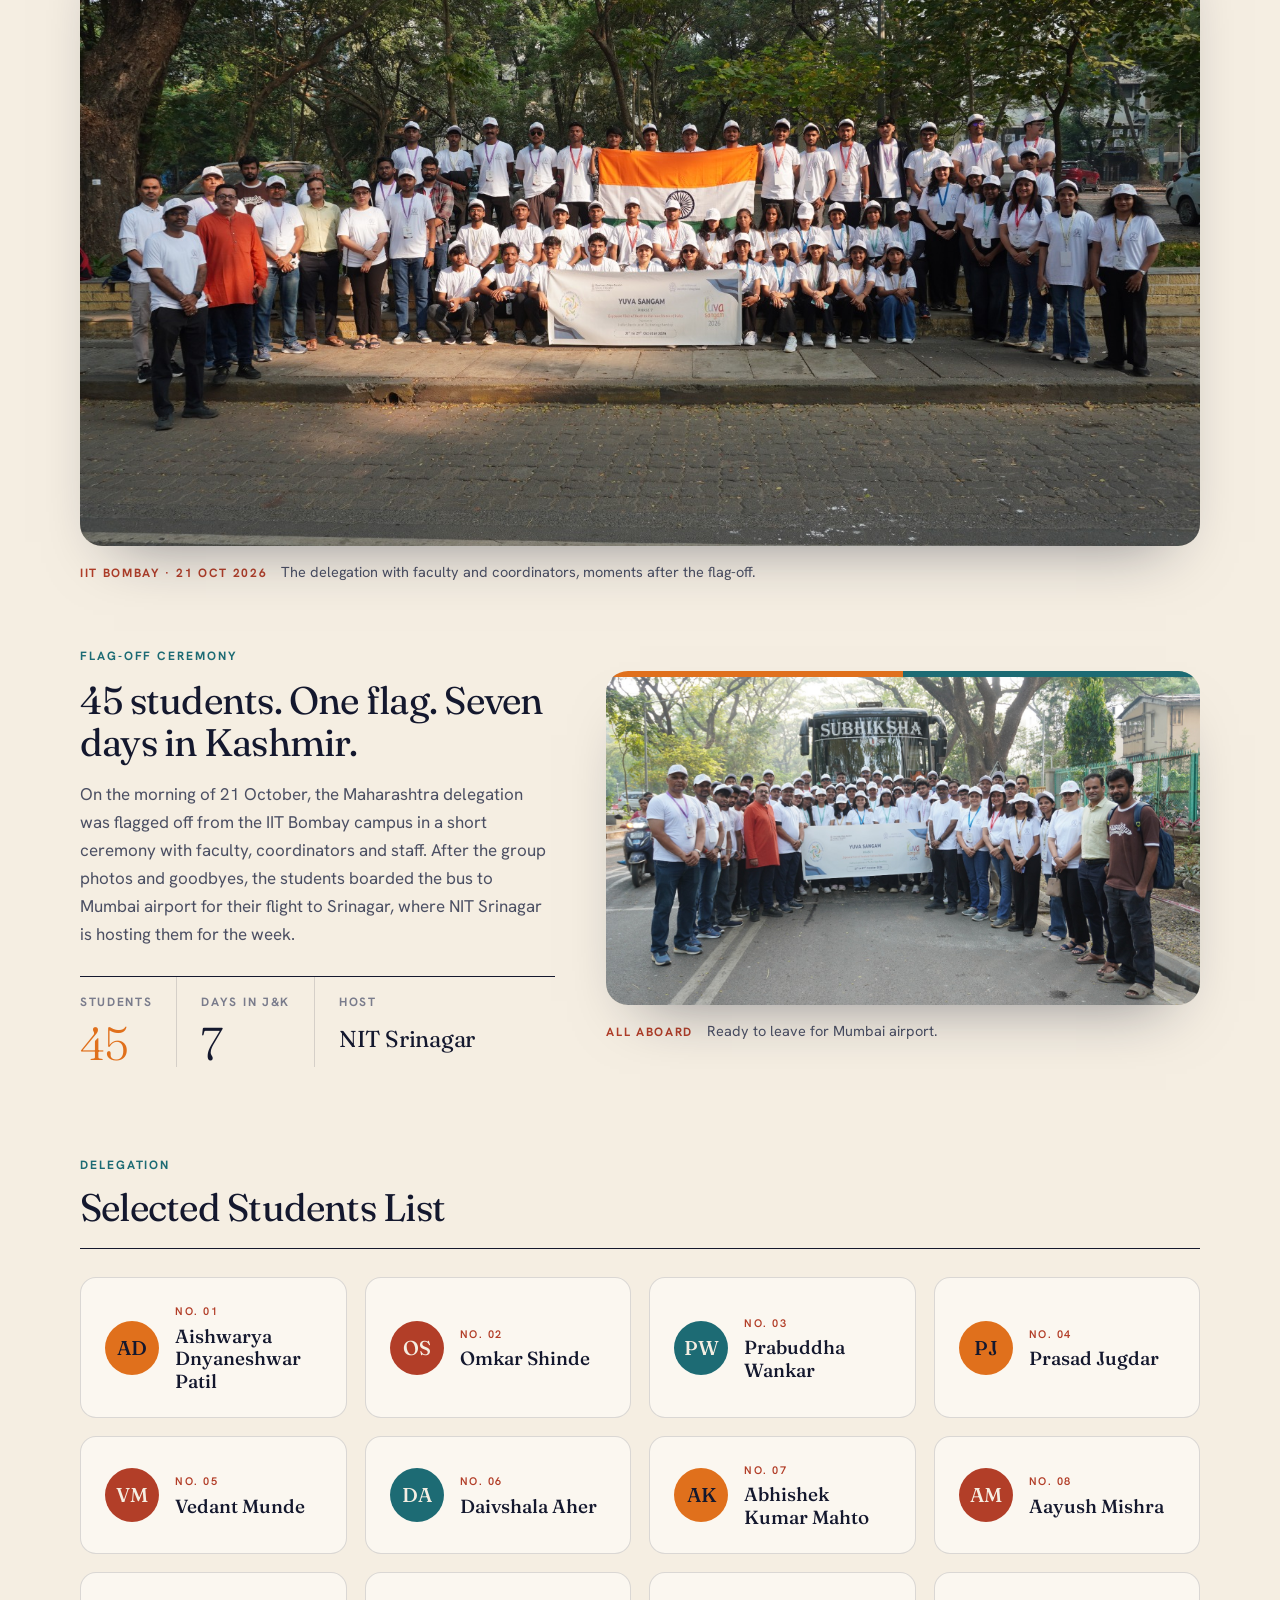
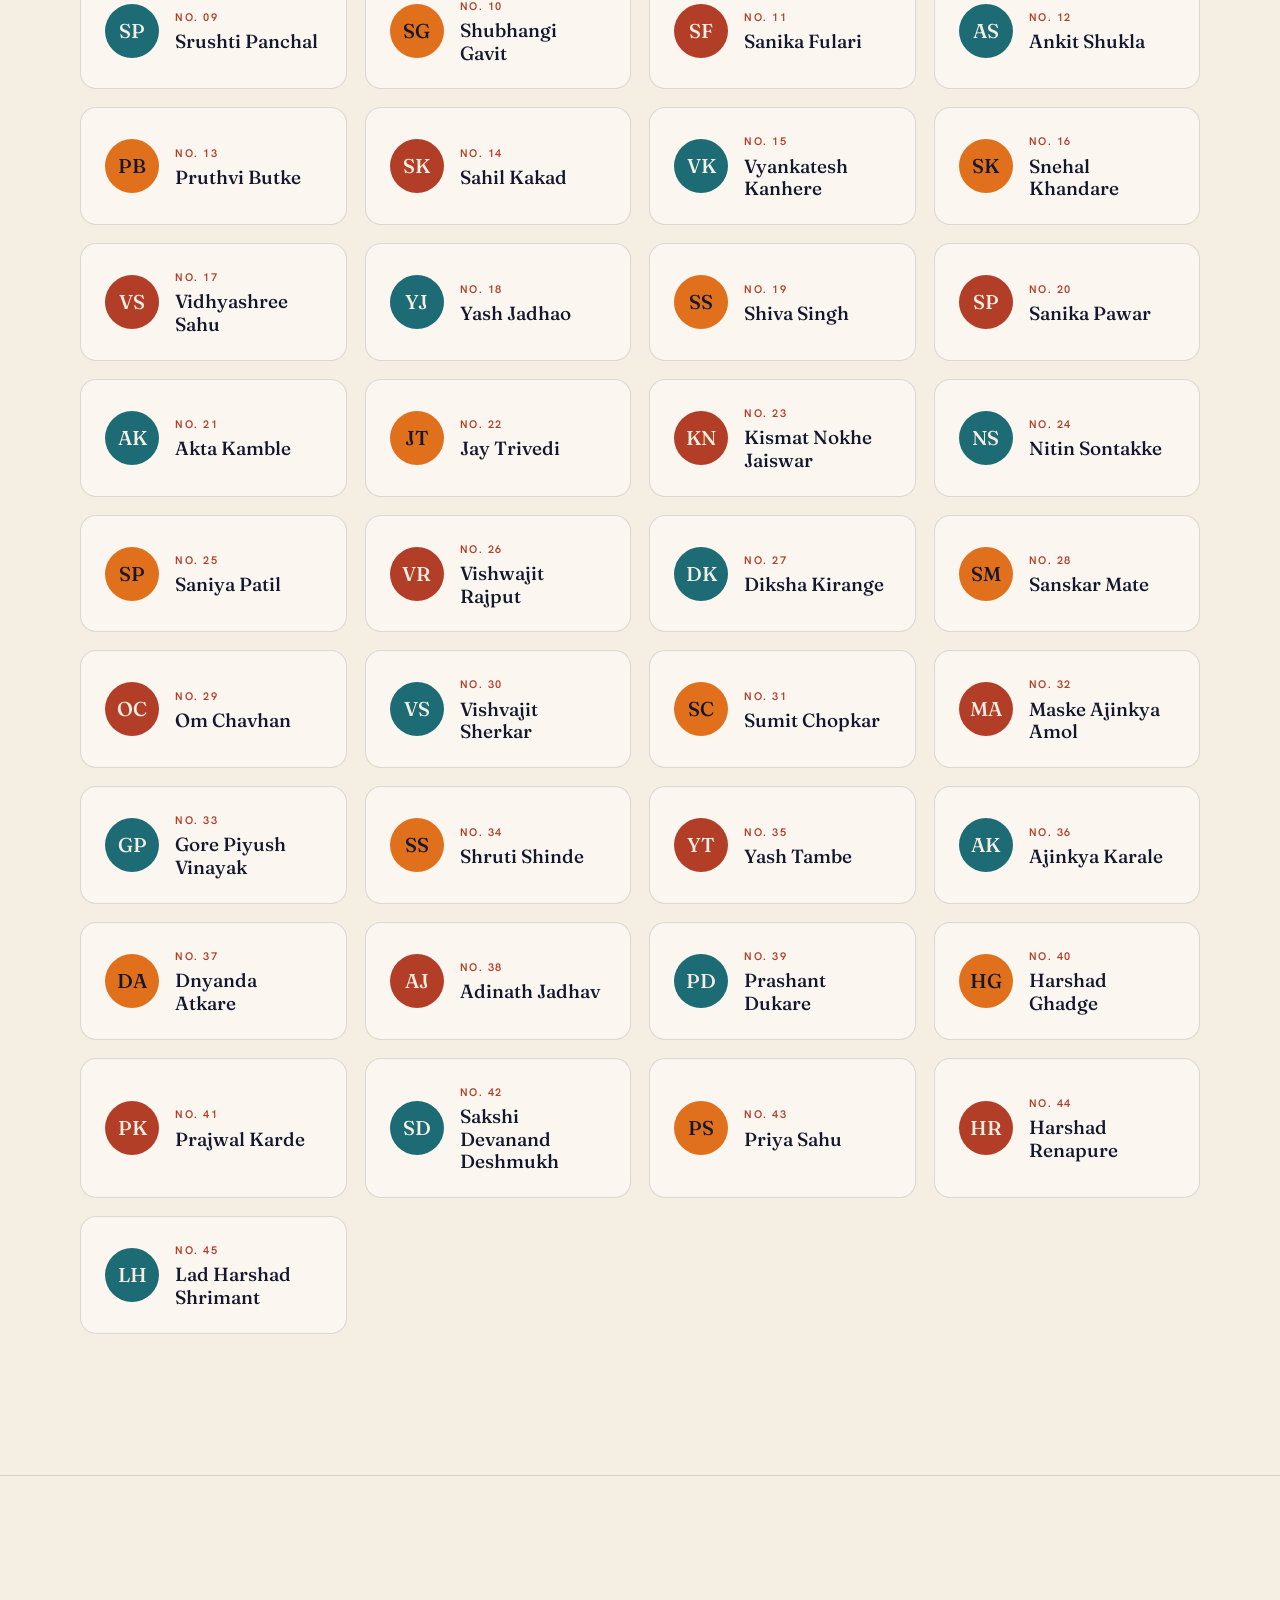
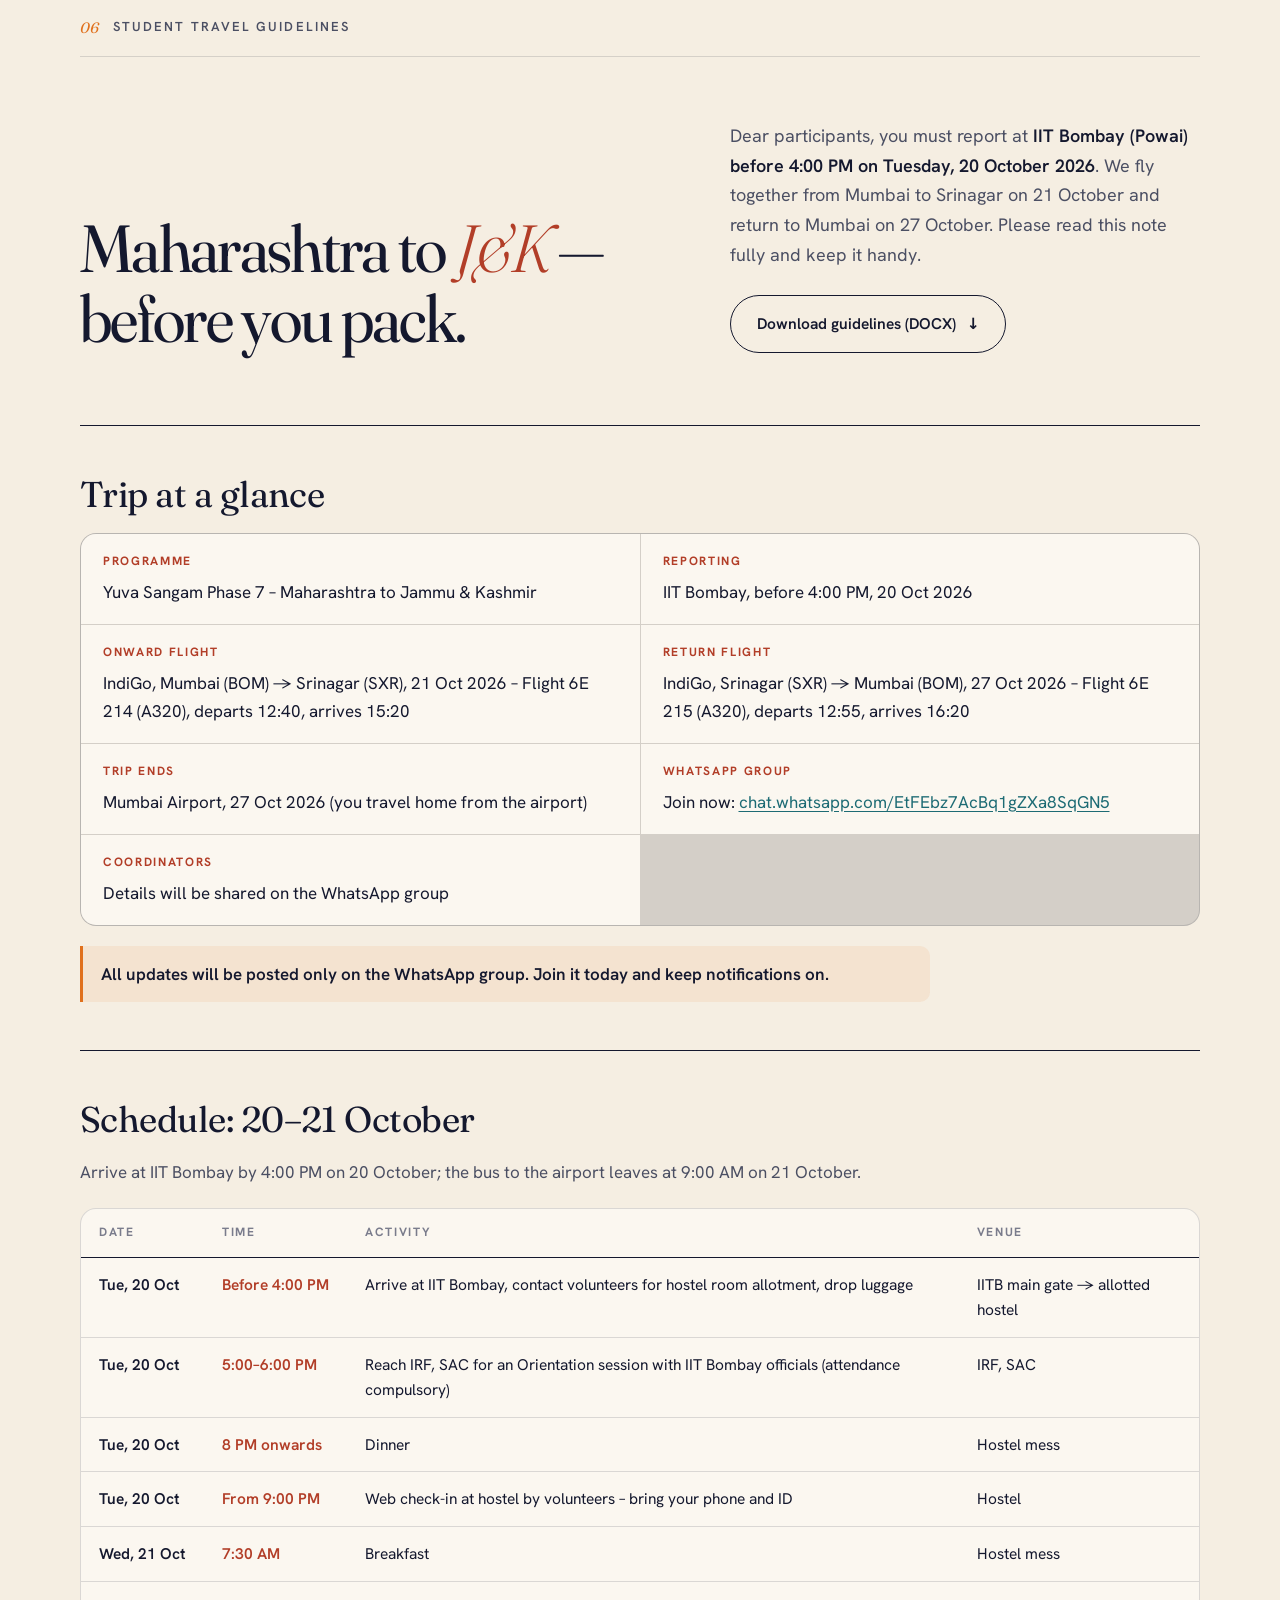
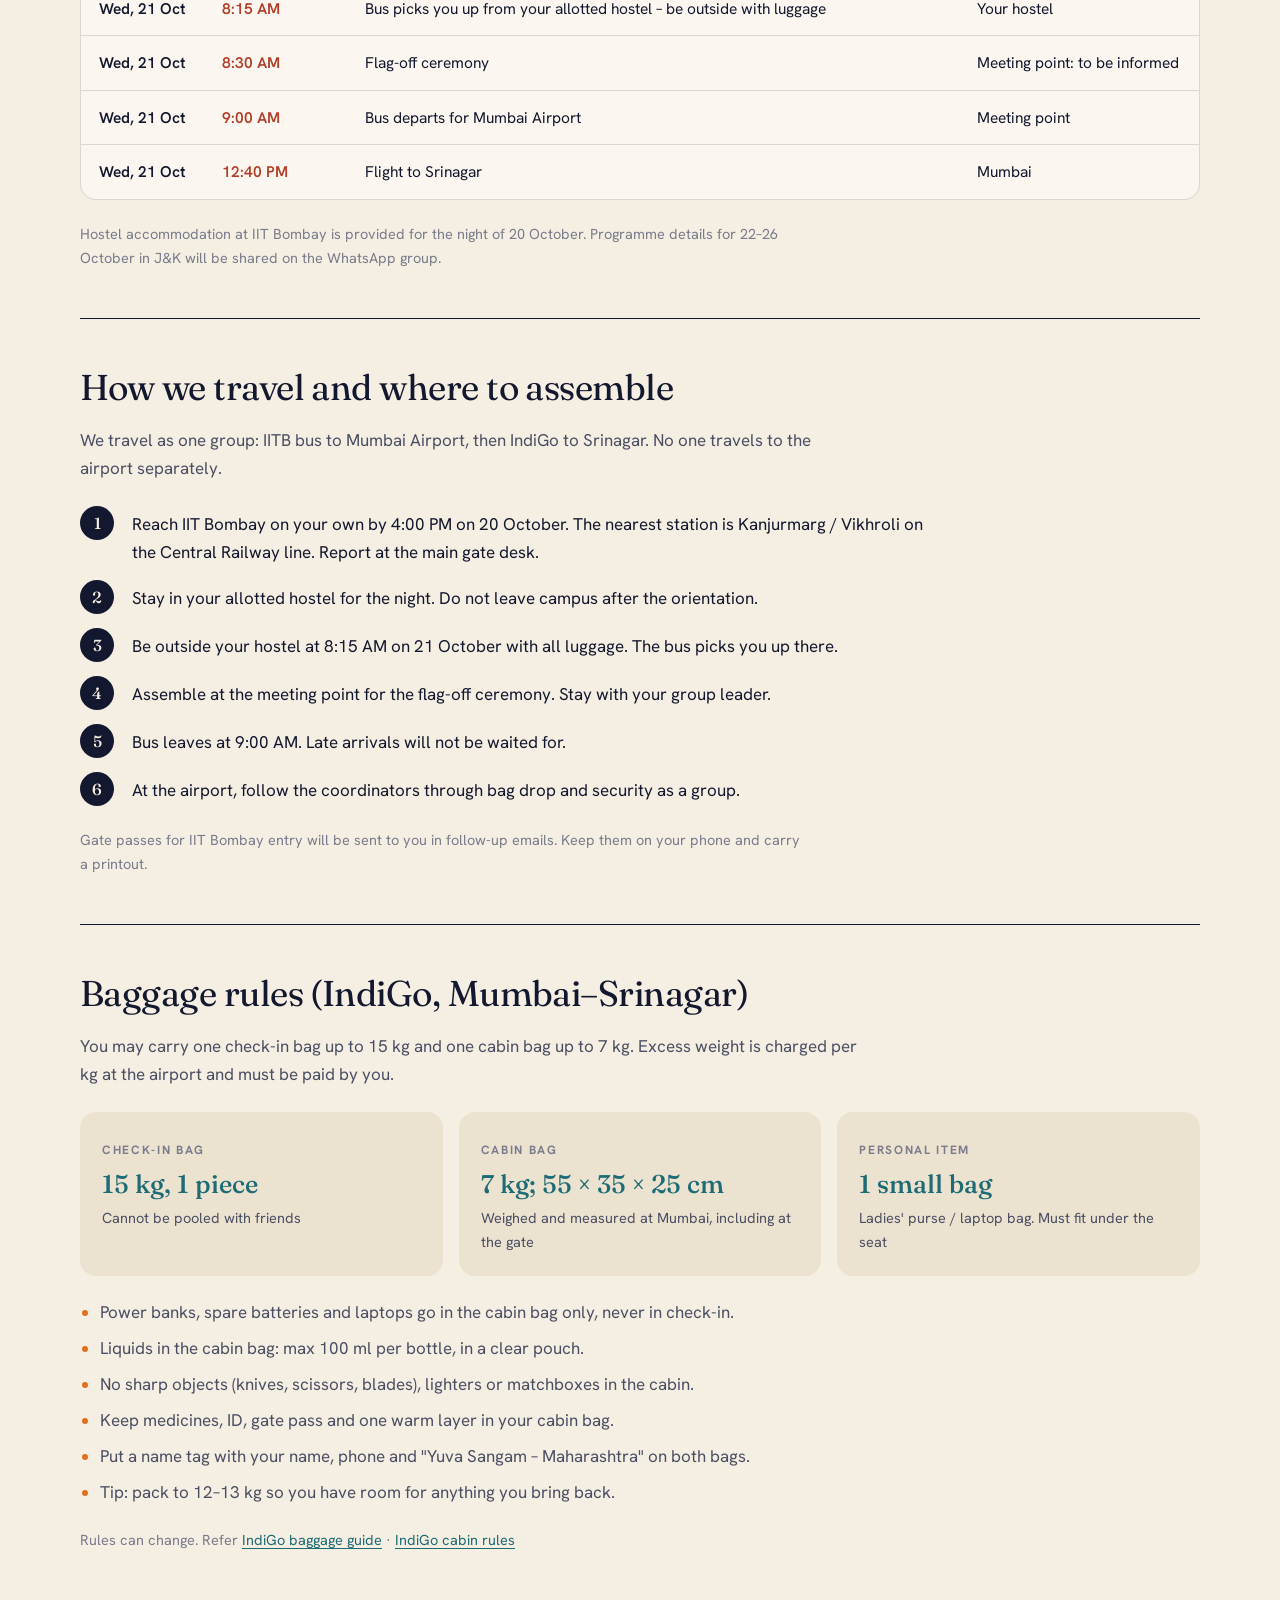
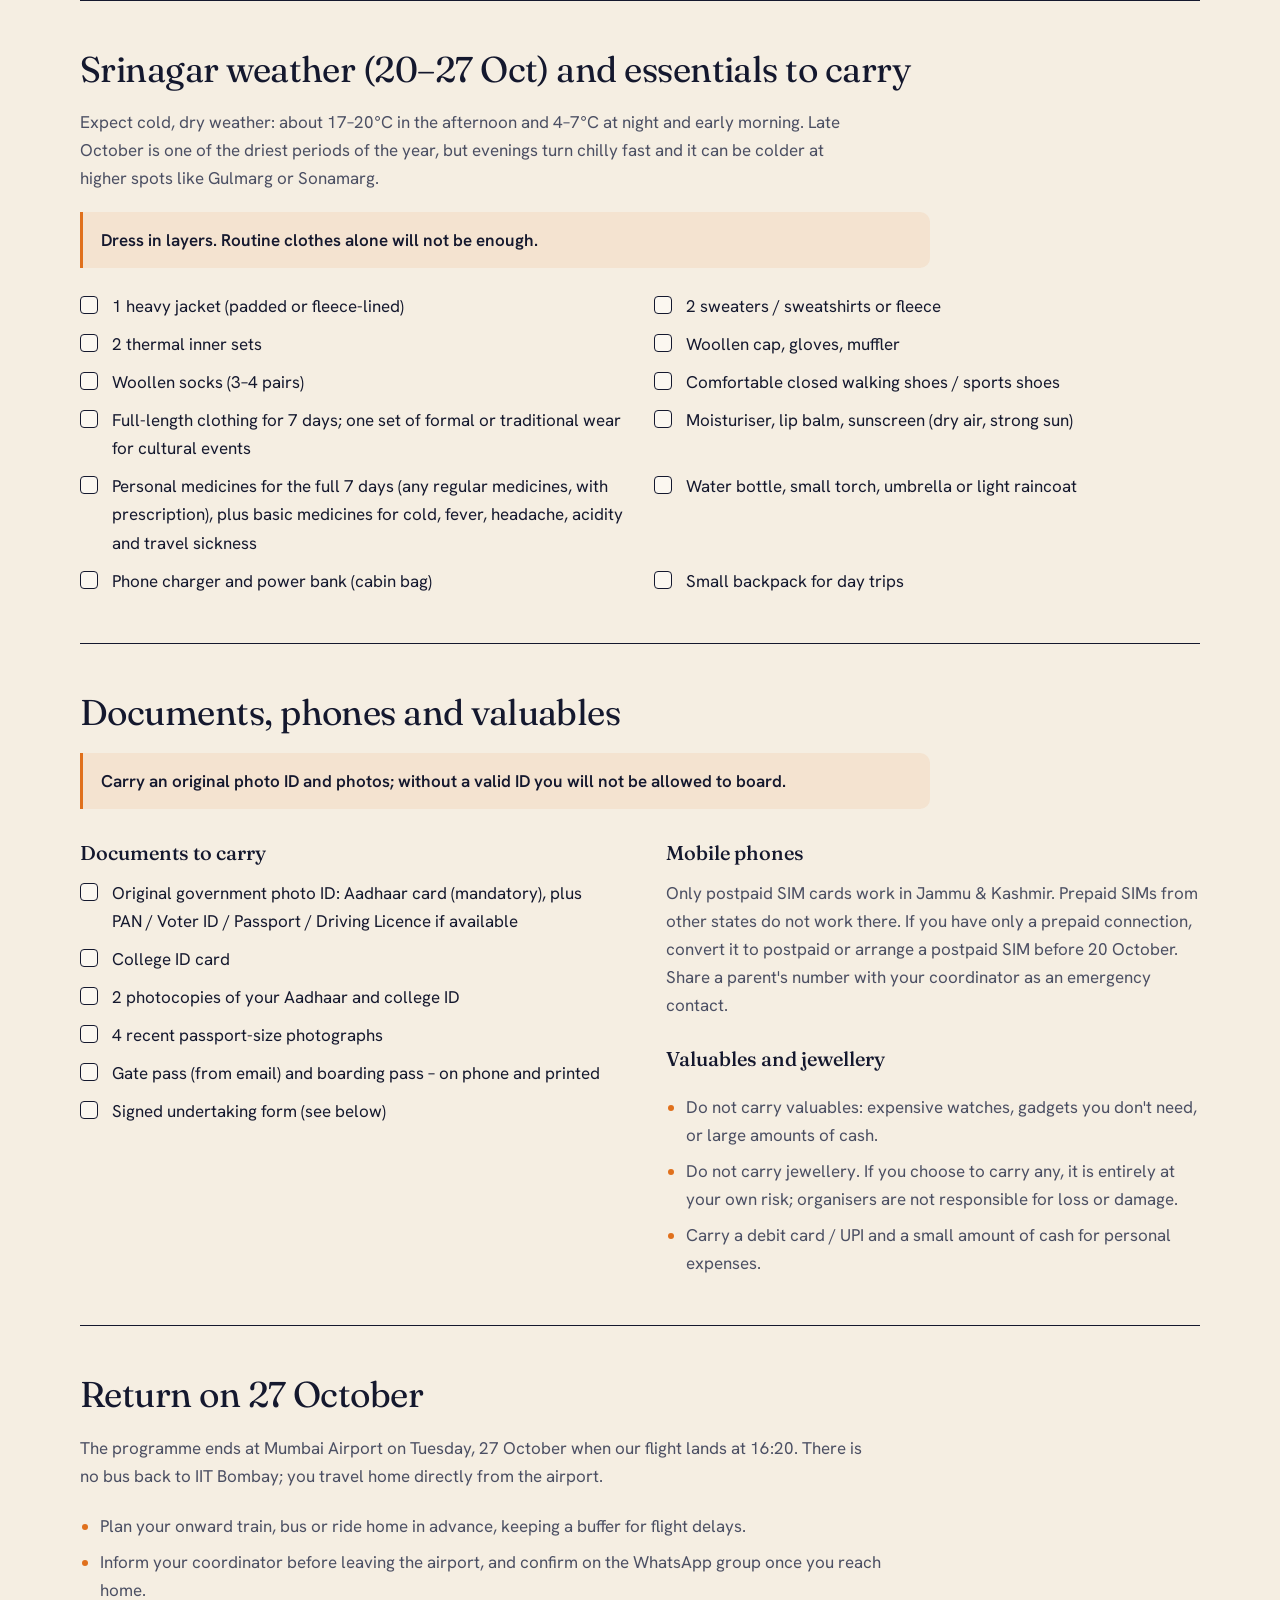
==== commit d0d5e2a3: "Add heading above delegation student list Co-Authored-By: Claude Opus 5.5 <noreply@anthropic.com>" ====
--- a/index.html
+++ b/index.html
@@ -405,6 +405,10 @@
           </figure>
         </div>
       </div>
+      <div class="delegates__head reveal">
+        <p class="flagoff__tag">Delegation</p>
+        <h3>Selected Students List</h3>
+      </div>
       <!-- Add delegates in script.js → DELEGATES array -->
       <div class="delegates" id="delegates"></div>
     </div>
--- a/styles.css
+++ b/styles.css
@@ -302,6 +302,8 @@
 /* ---------- Delegation ---------- */
 .delegation__head { display: grid; grid-template-columns: 1.4fr 1fr; gap: 40px; align-items: end; margin-bottom: clamp(44px, 6vw, 72px); }
 .delegation__head p { color: var(--ink-2); font-size: 18px; }
+.delegates__head { margin-bottom: 28px; padding-bottom: 20px; border-bottom: 1.5px solid var(--ink); }
+.delegates__head h3 { font: 400 clamp(28px, 3vw, 40px)/1.1 var(--serif); letter-spacing: -.02em; margin-top: 10px; }
 .delegates { display: grid; grid-template-columns: repeat(auto-fill, minmax(240px, 1fr)); gap: 18px; }
 .delegate {
   padding: 24px; border: 1px solid var(--line); border-radius: 16px; background: #FBF7F0;
@@ -319,6 +321,10 @@
 .delegate:nth-child(3n+2) .delegate__av { background: var(--chinar); }
 .delegate h3 { font: 500 19px/1.2 var(--serif); }
 .delegate p { font-size: 14px; color: var(--ink-3); margin-top: 4px; }
+.delegate .delegate__no {
+  margin: 0 0 4px; font-size: 11px; font-weight: 600; letter-spacing: .14em;
+  text-transform: uppercase; color: var(--chinar); font-variant-numeric: tabular-nums;
+}
 
 .flagoff { margin-bottom: clamp(56px, 7vw, 96px); }
 .flagoff figure { margin: 0; }
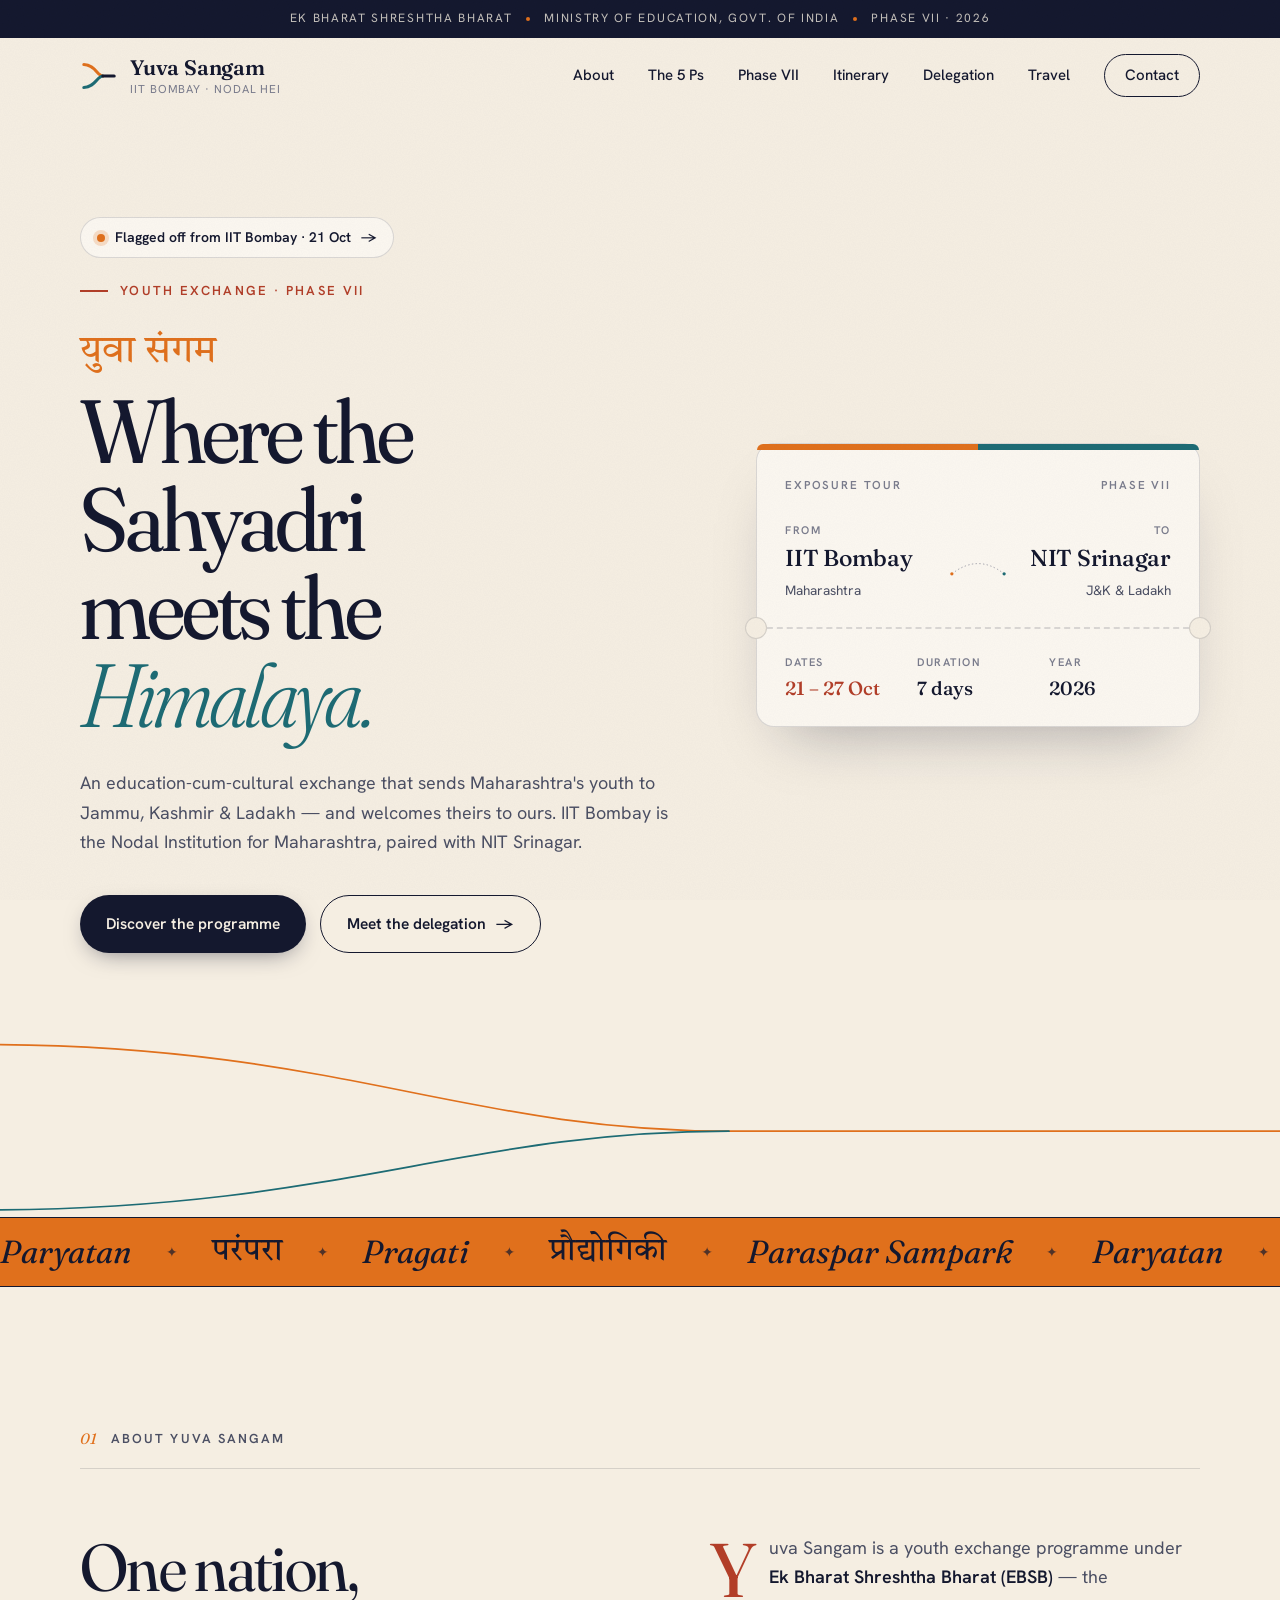
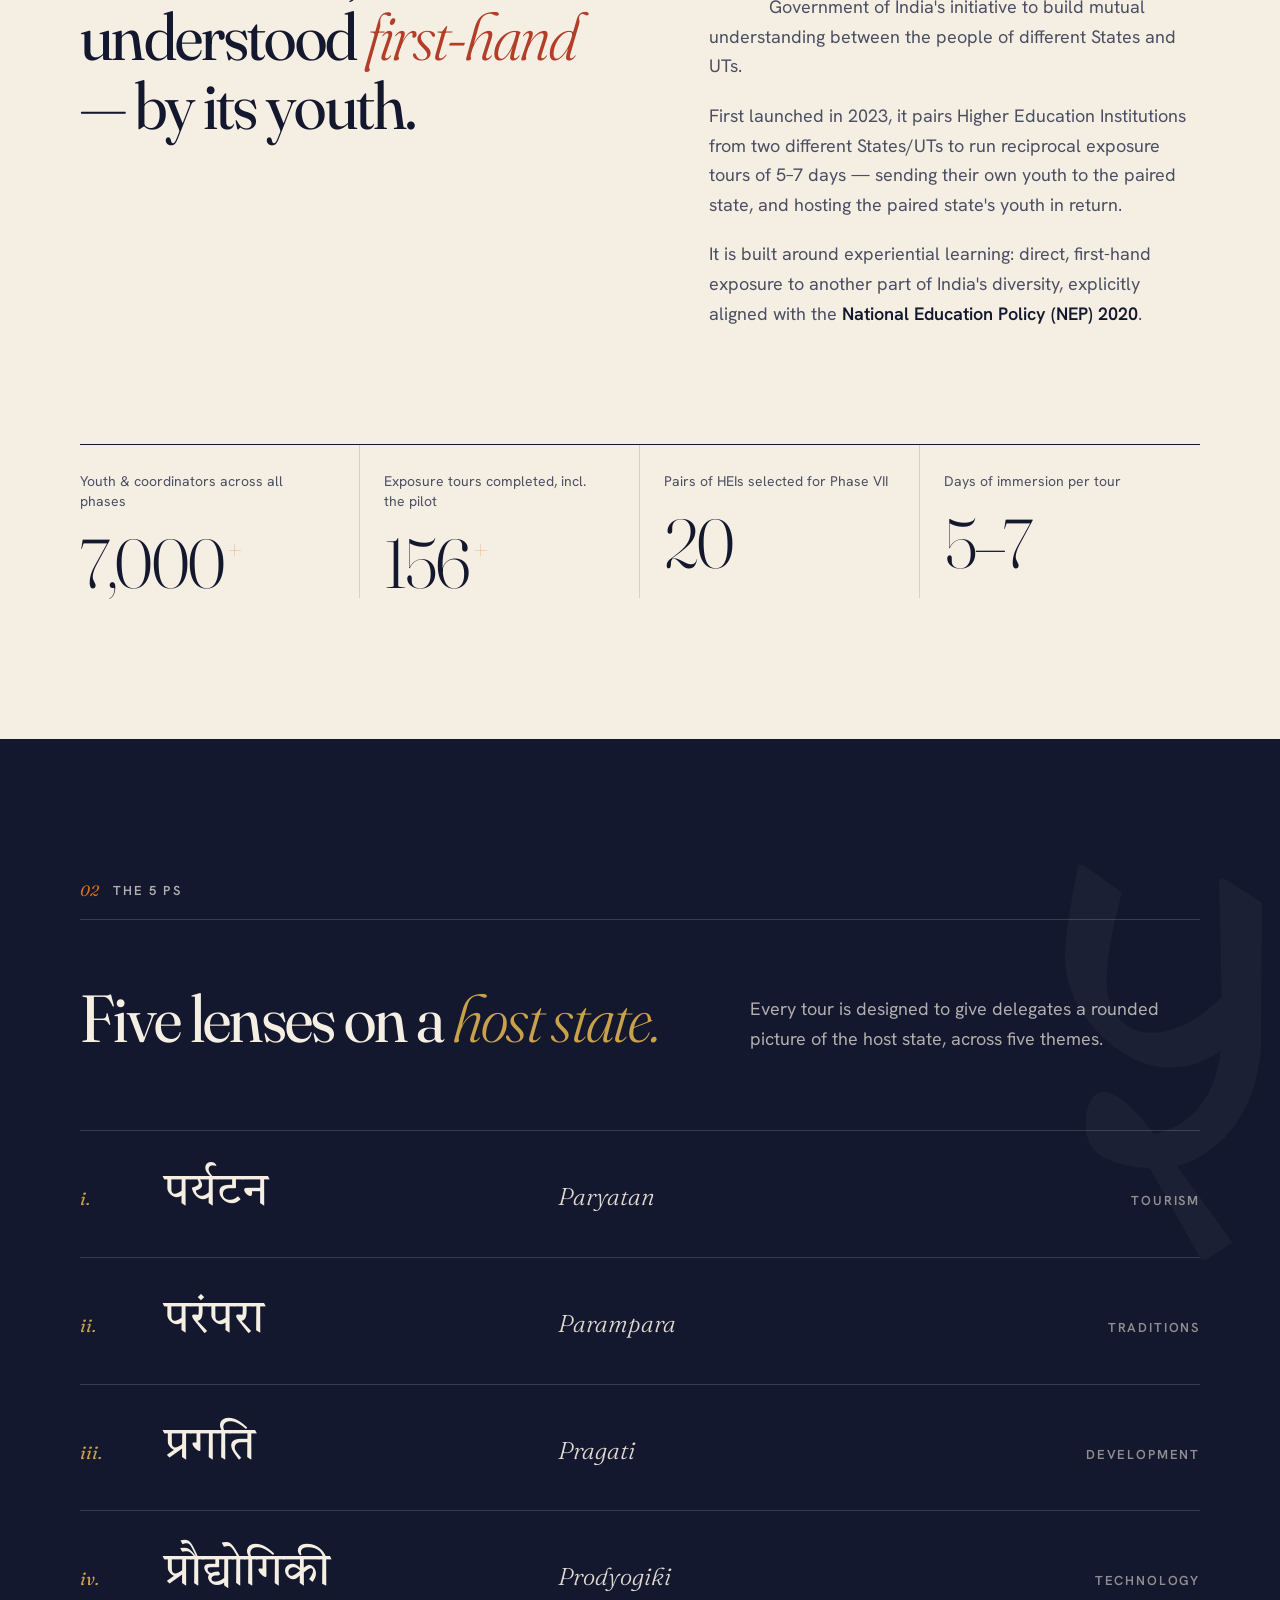
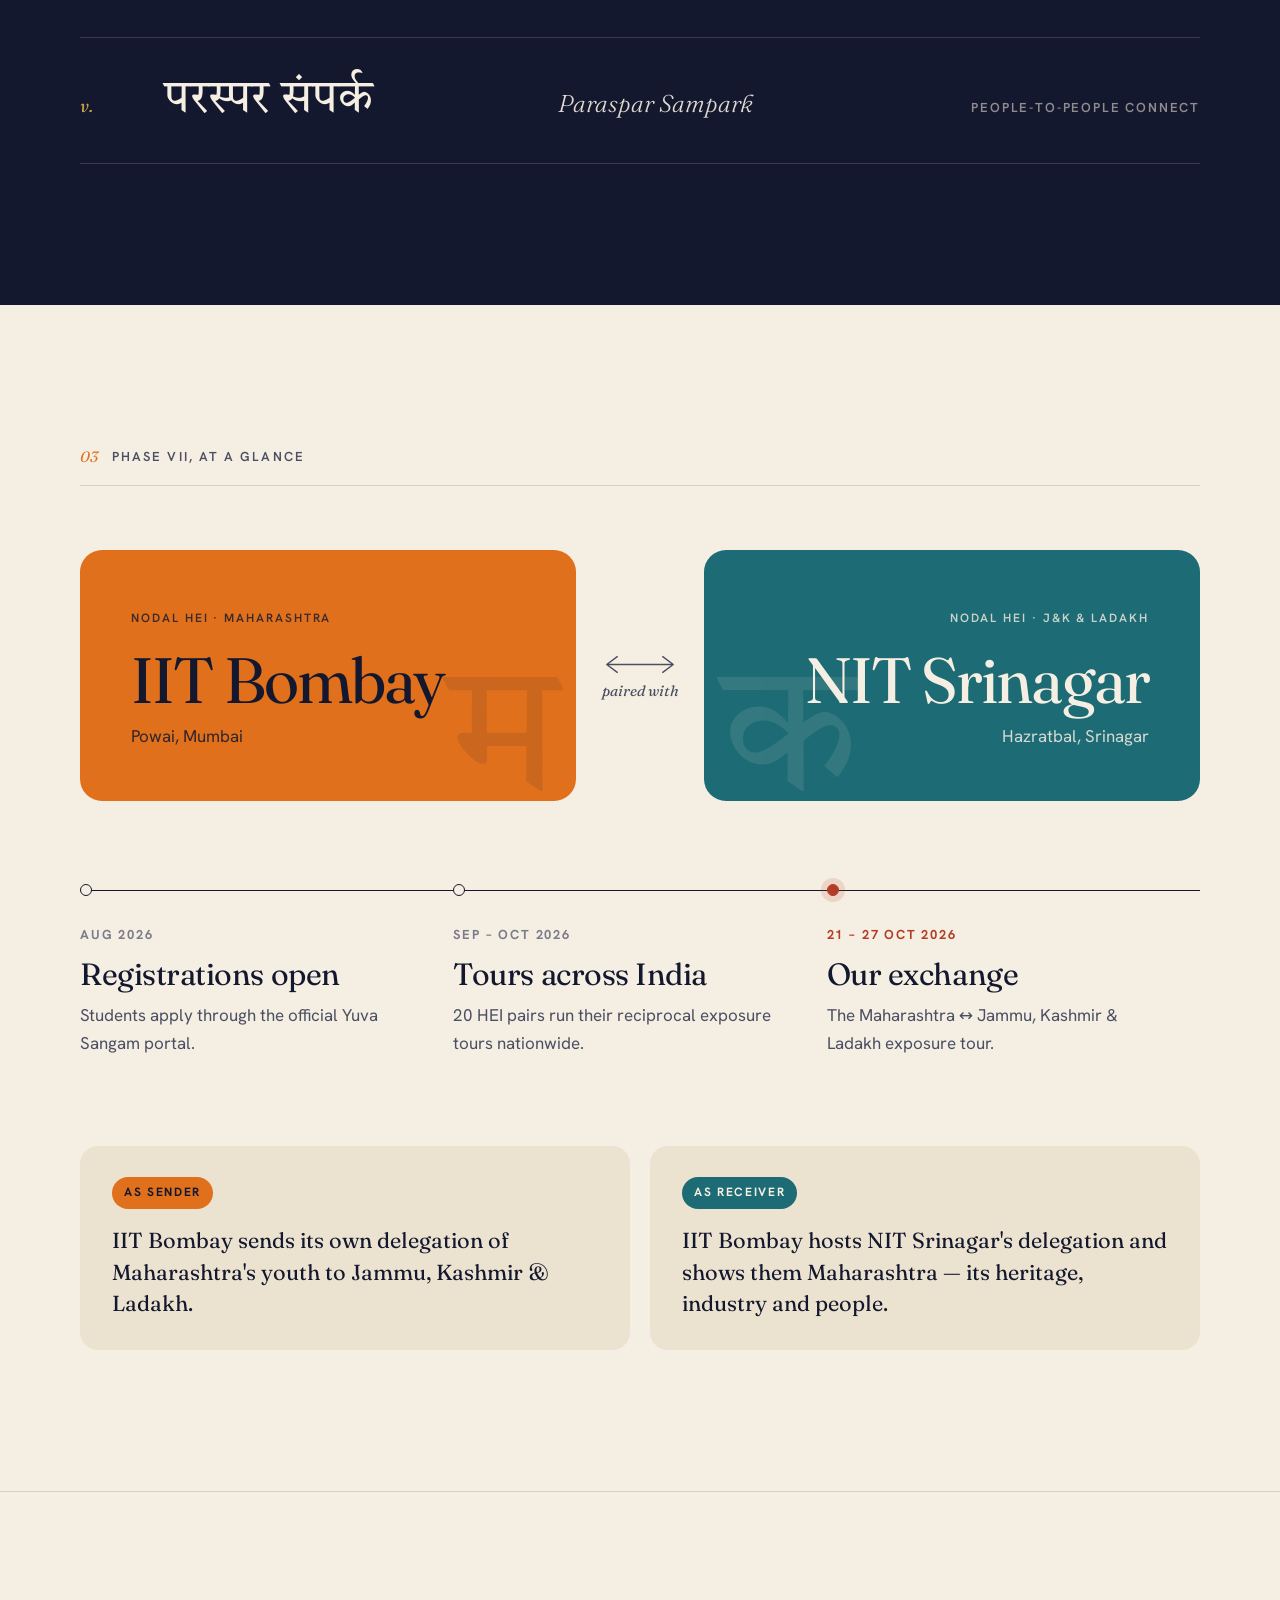
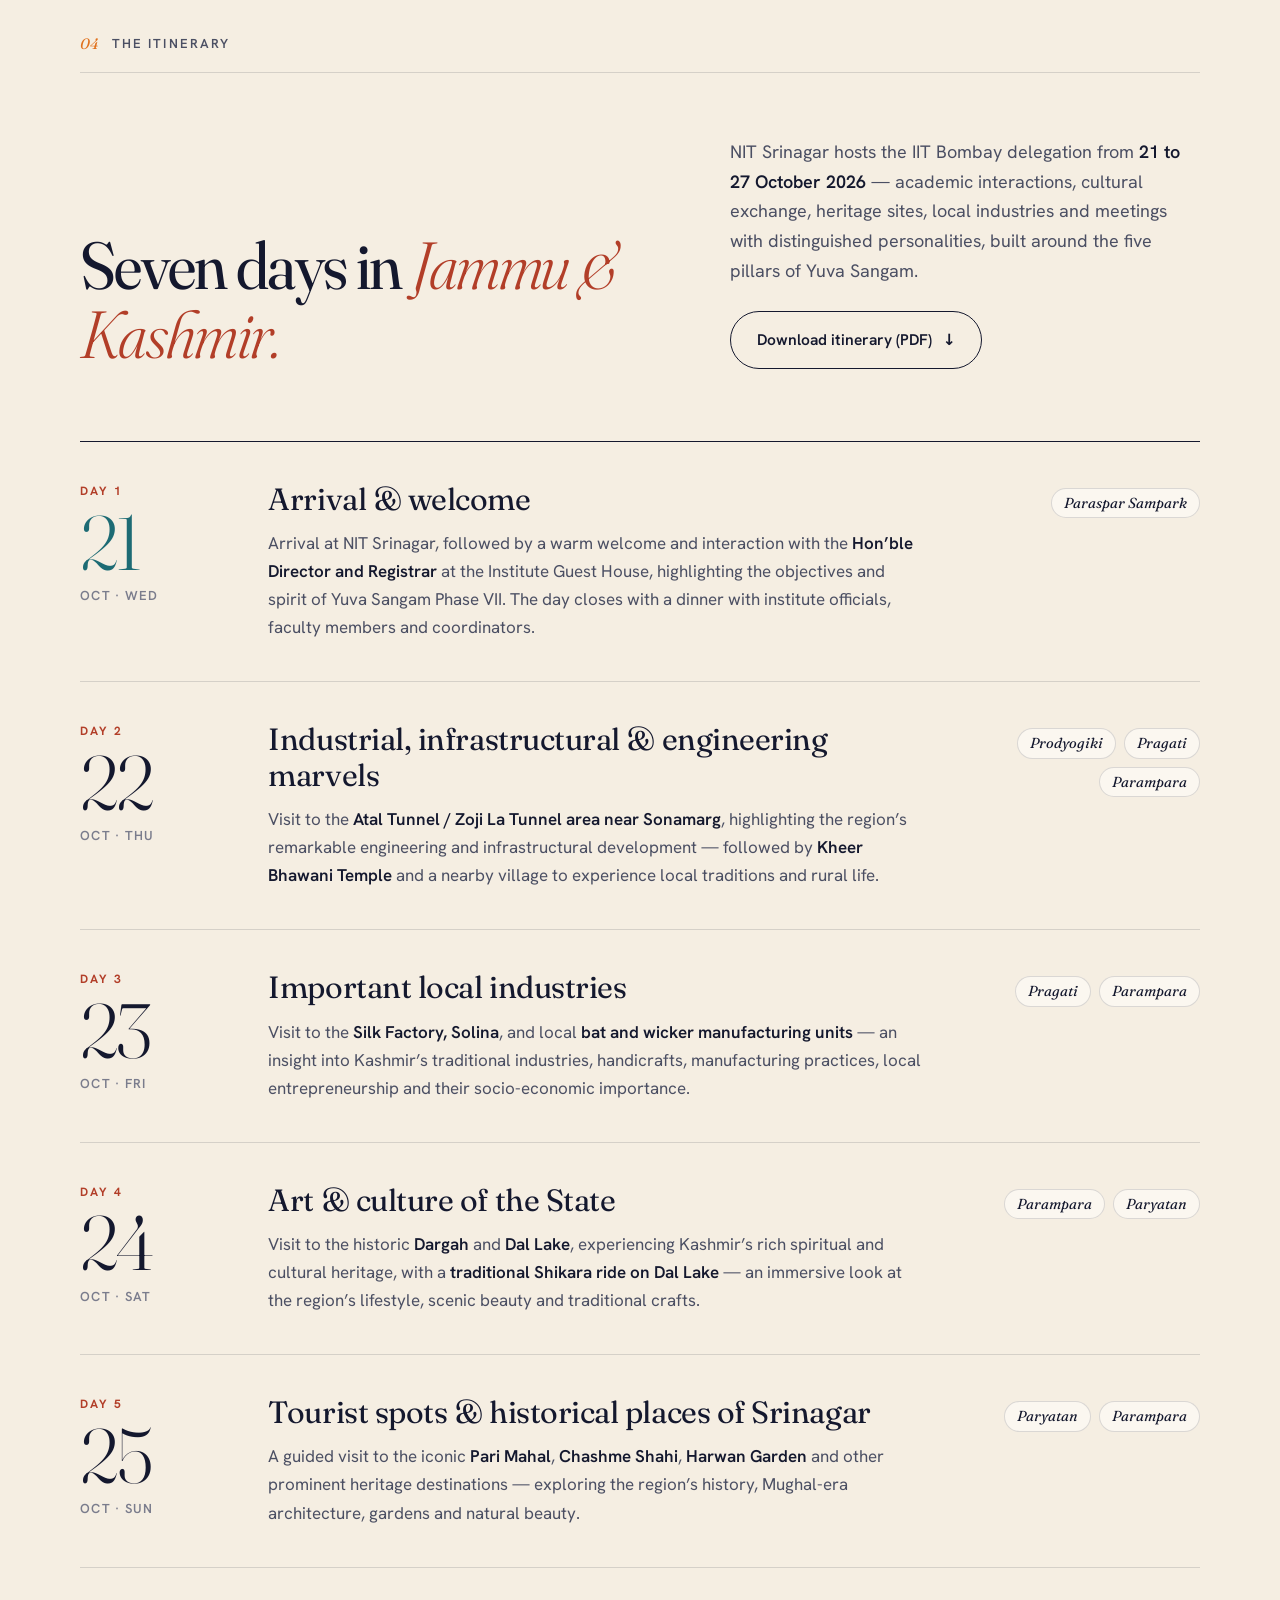
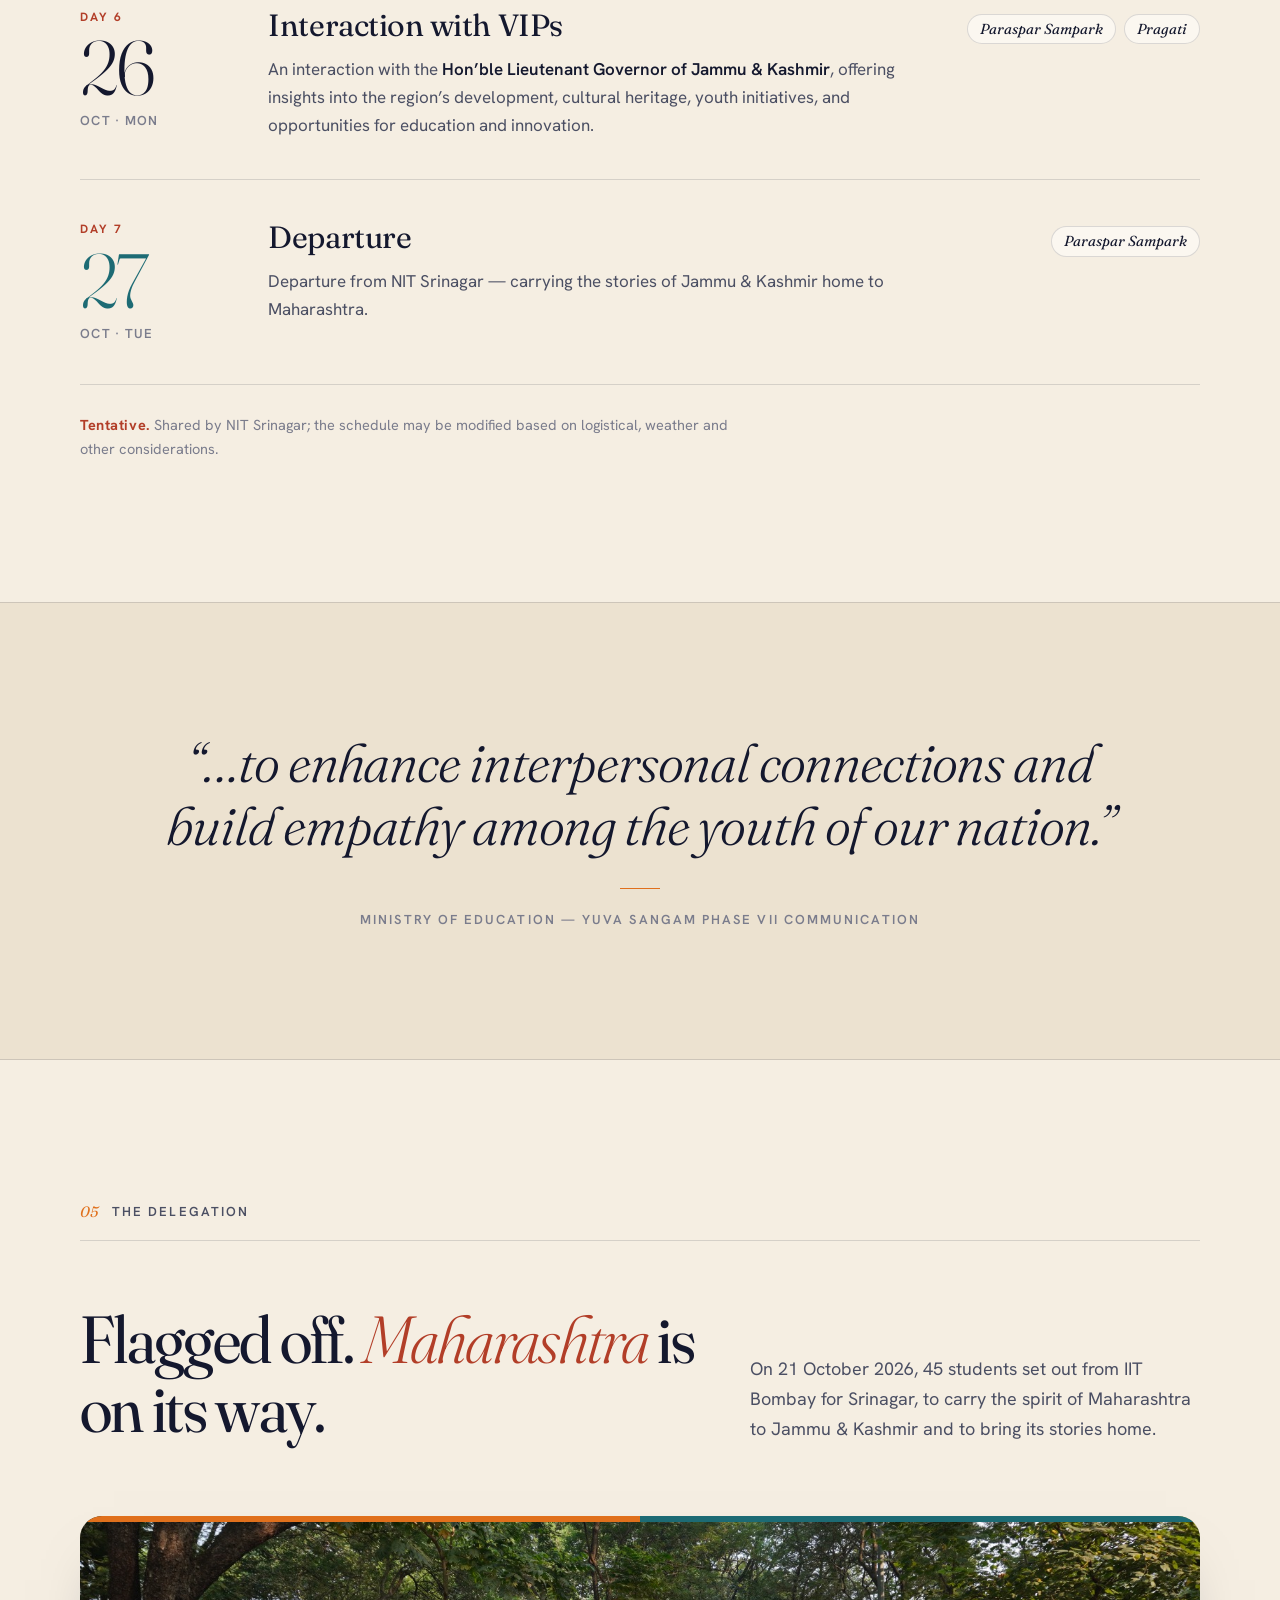
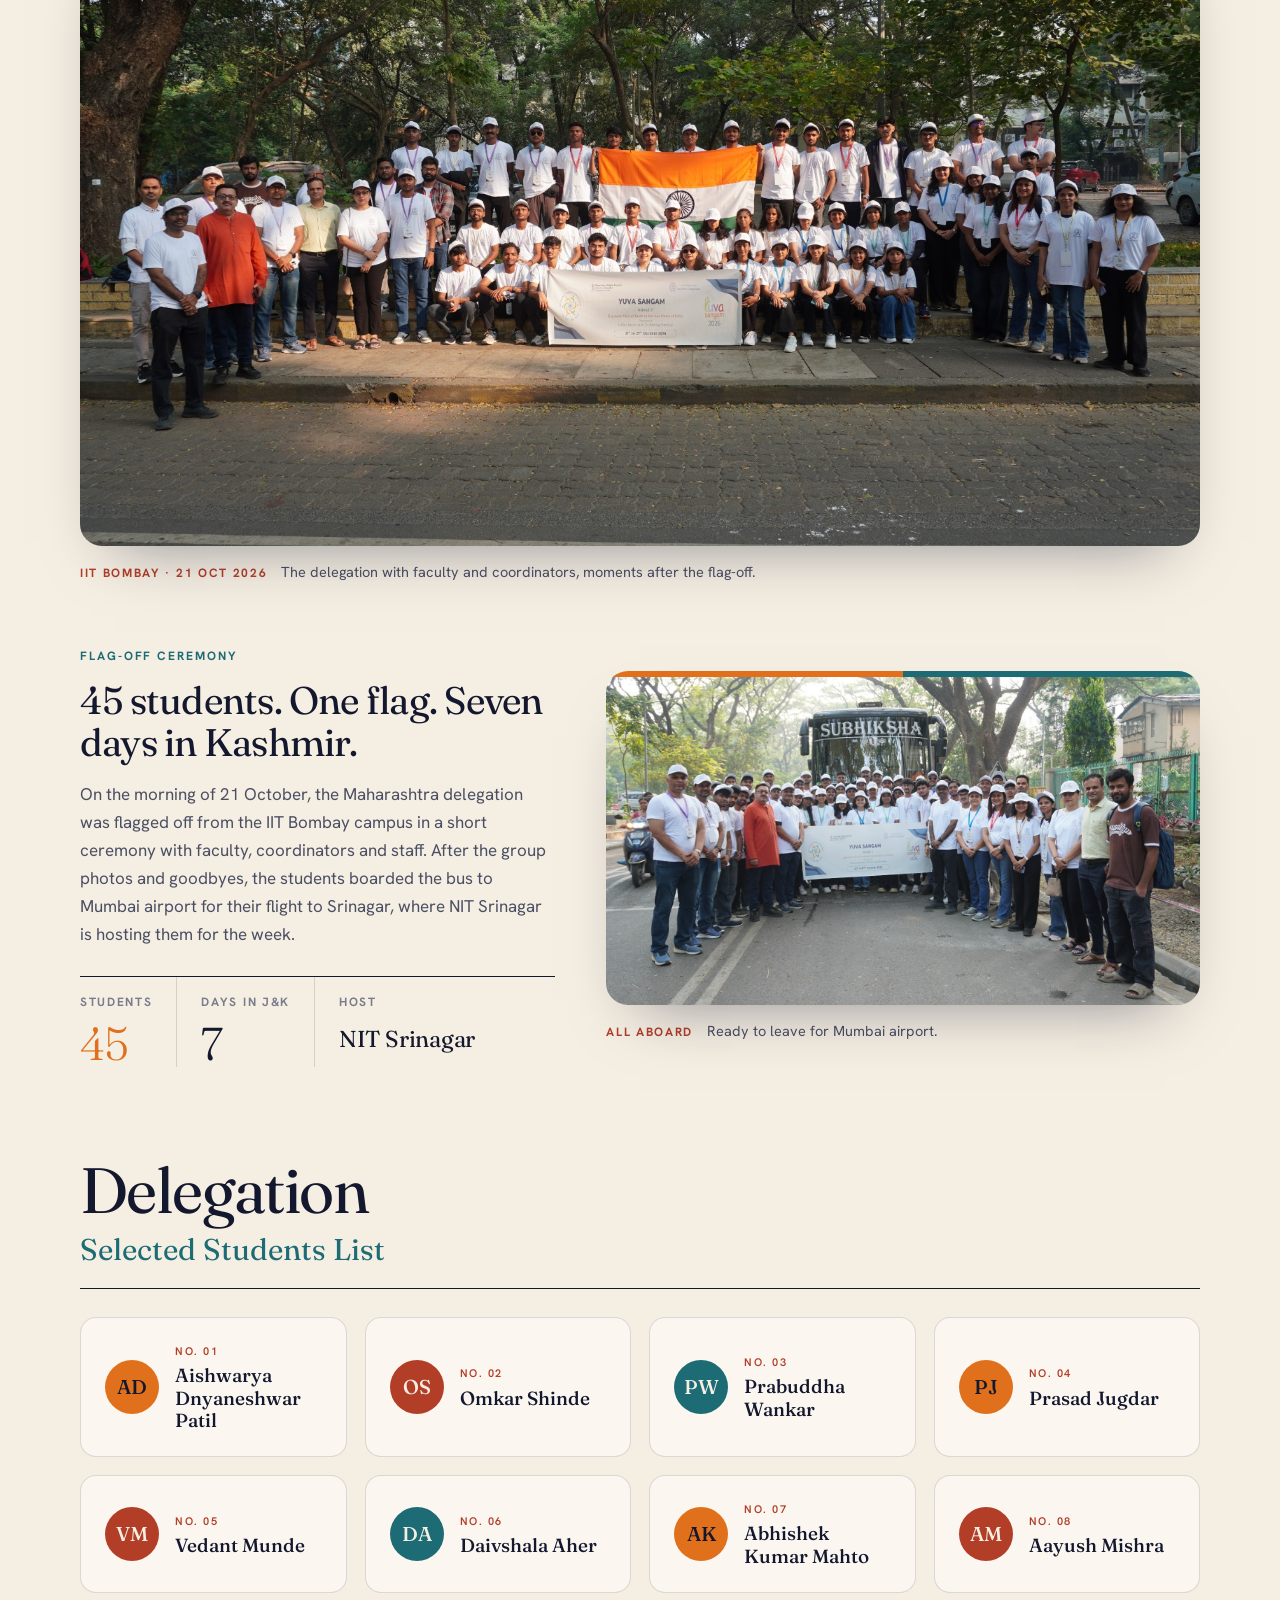
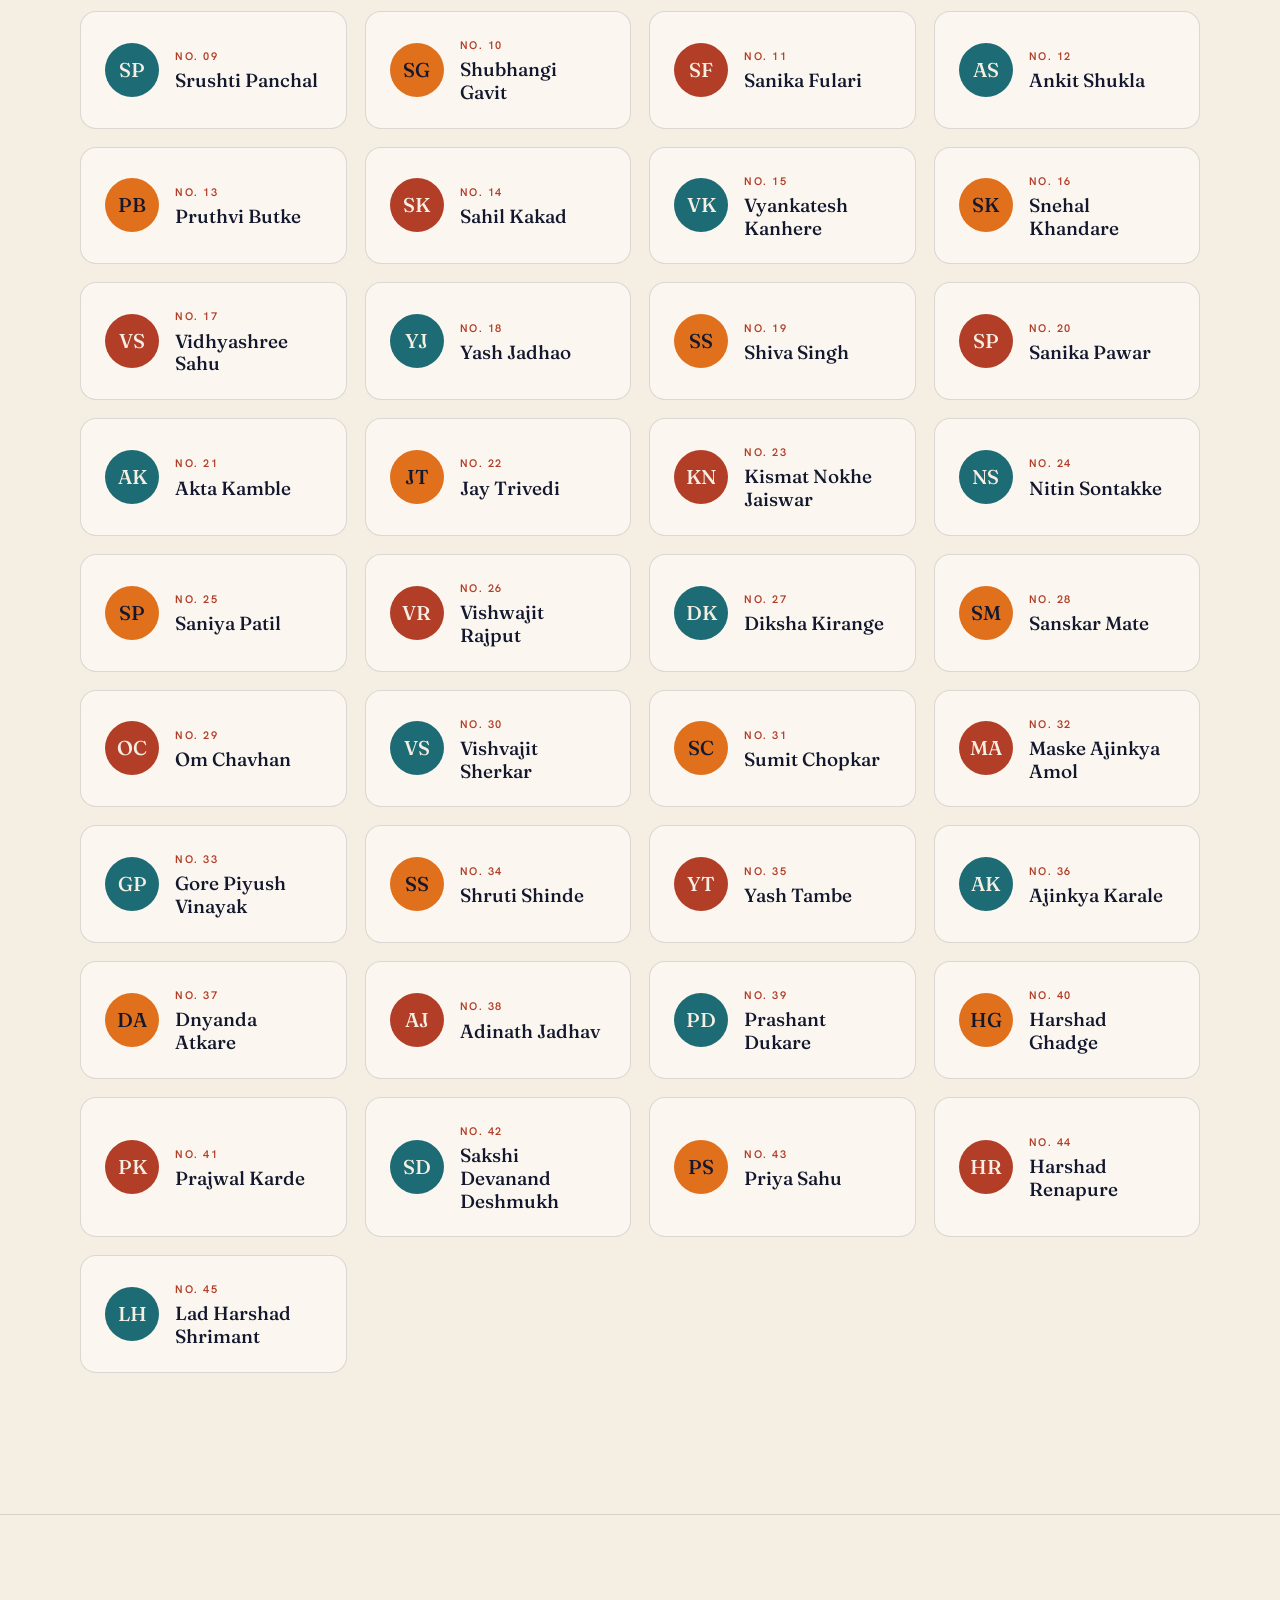
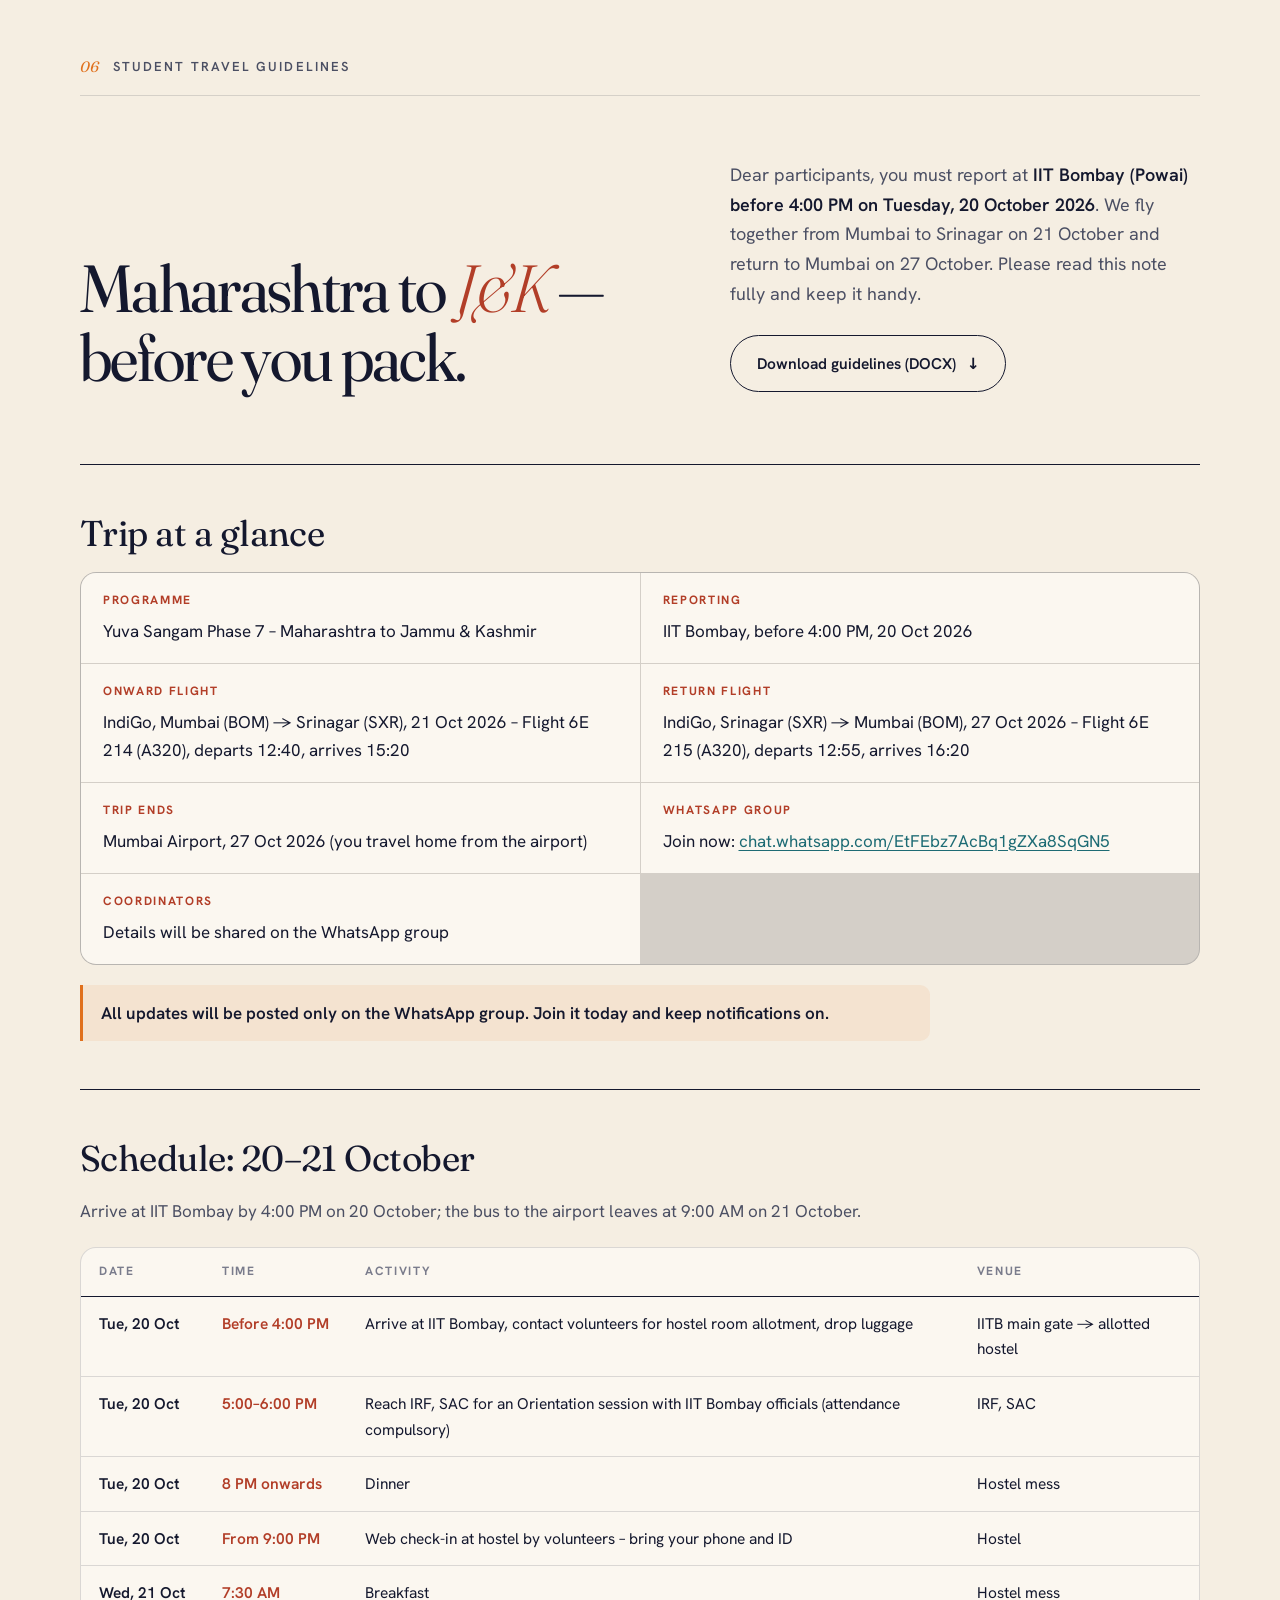
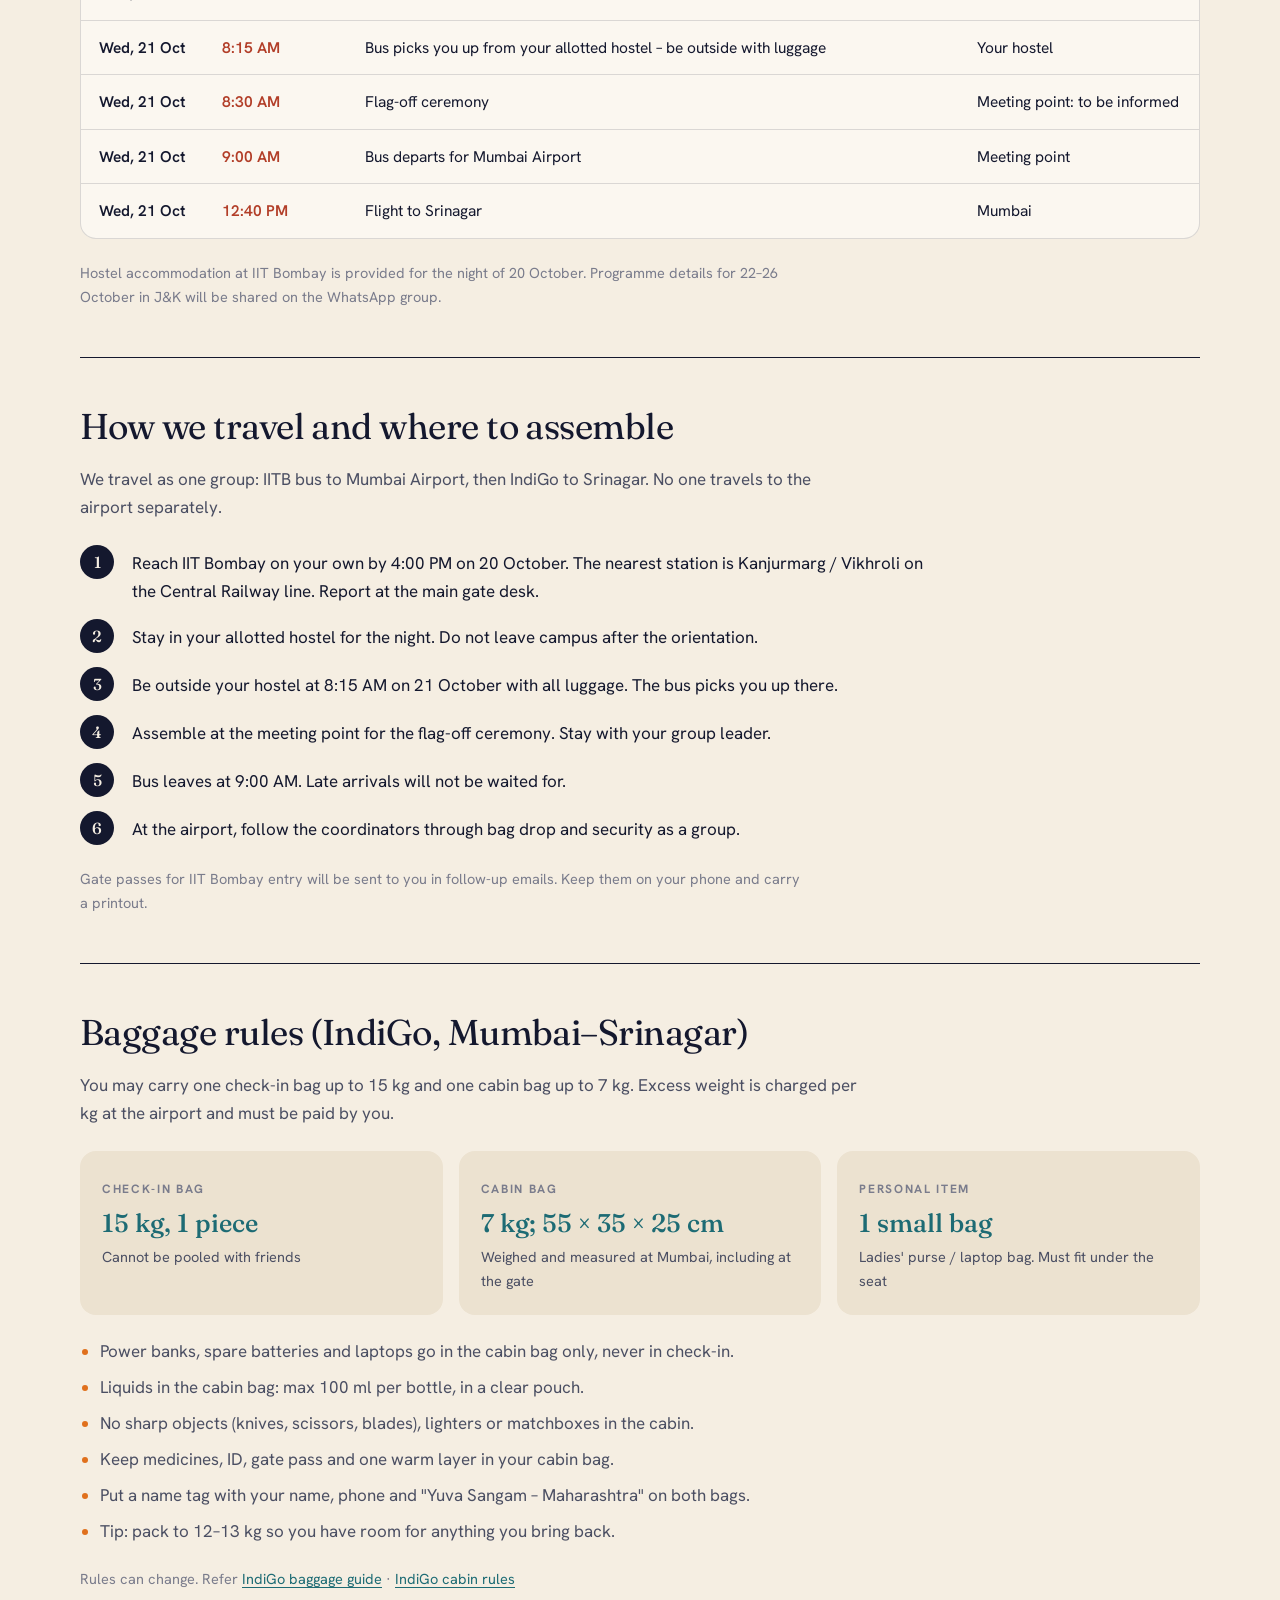
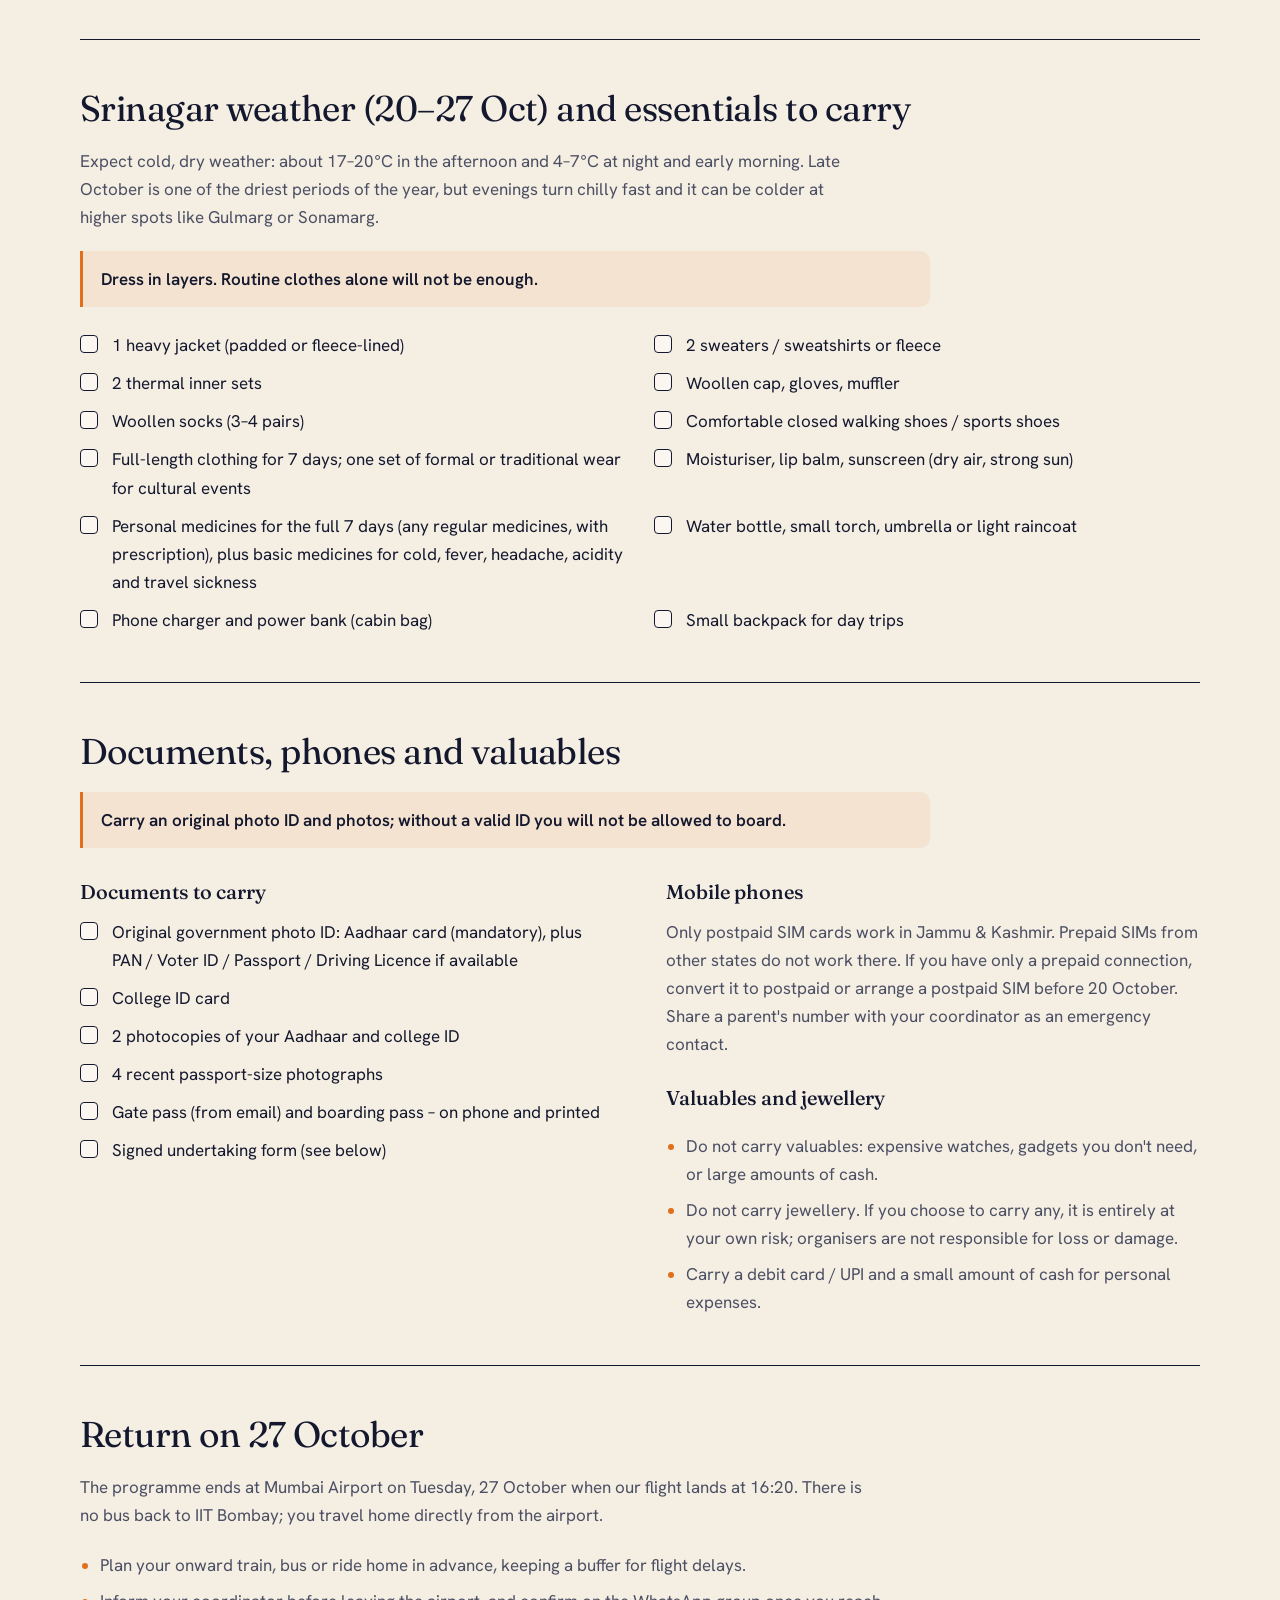
==== commit 9ab91408: "Enlarge delegation heading above student list Co-Authored-By: Claude Opus 5.5 <noreply@anthropic.com" ====
--- a/index.html
+++ b/index.html
@@ -406,8 +406,8 @@
         </div>
       </div>
       <div class="delegates__head reveal">
-        <p class="flagoff__tag">Delegation</p>
-        <h3>Selected Students List</h3>
+        <h3 class="delegates__title">Delegation</h3>
+        <p class="delegates__sub">Selected Students List</p>
       </div>
       <!-- Add delegates in script.js → DELEGATES array -->
       <div class="delegates" id="delegates"></div>
--- a/styles.css
+++ b/styles.css
@@ -303,7 +303,8 @@
 .delegation__head { display: grid; grid-template-columns: 1.4fr 1fr; gap: 40px; align-items: end; margin-bottom: clamp(44px, 6vw, 72px); }
 .delegation__head p { color: var(--ink-2); font-size: 18px; }
 .delegates__head { margin-bottom: 28px; padding-bottom: 20px; border-bottom: 1.5px solid var(--ink); }
-.delegates__head h3 { font: 400 clamp(28px, 3vw, 40px)/1.1 var(--serif); letter-spacing: -.02em; margin-top: 10px; }
+.delegates__title { font: 400 clamp(40px, 5vw, 64px)/1.05 var(--serif); letter-spacing: -.025em; }
+.delegates__sub { font: 400 clamp(22px, 2.4vw, 30px)/1.2 var(--serif); color: var(--lake); margin-top: 8px; }
 .delegates { display: grid; grid-template-columns: repeat(auto-fill, minmax(240px, 1fr)); gap: 18px; }
 .delegate {
   padding: 24px; border: 1px solid var(--line); border-radius: 16px; background: #FBF7F0;
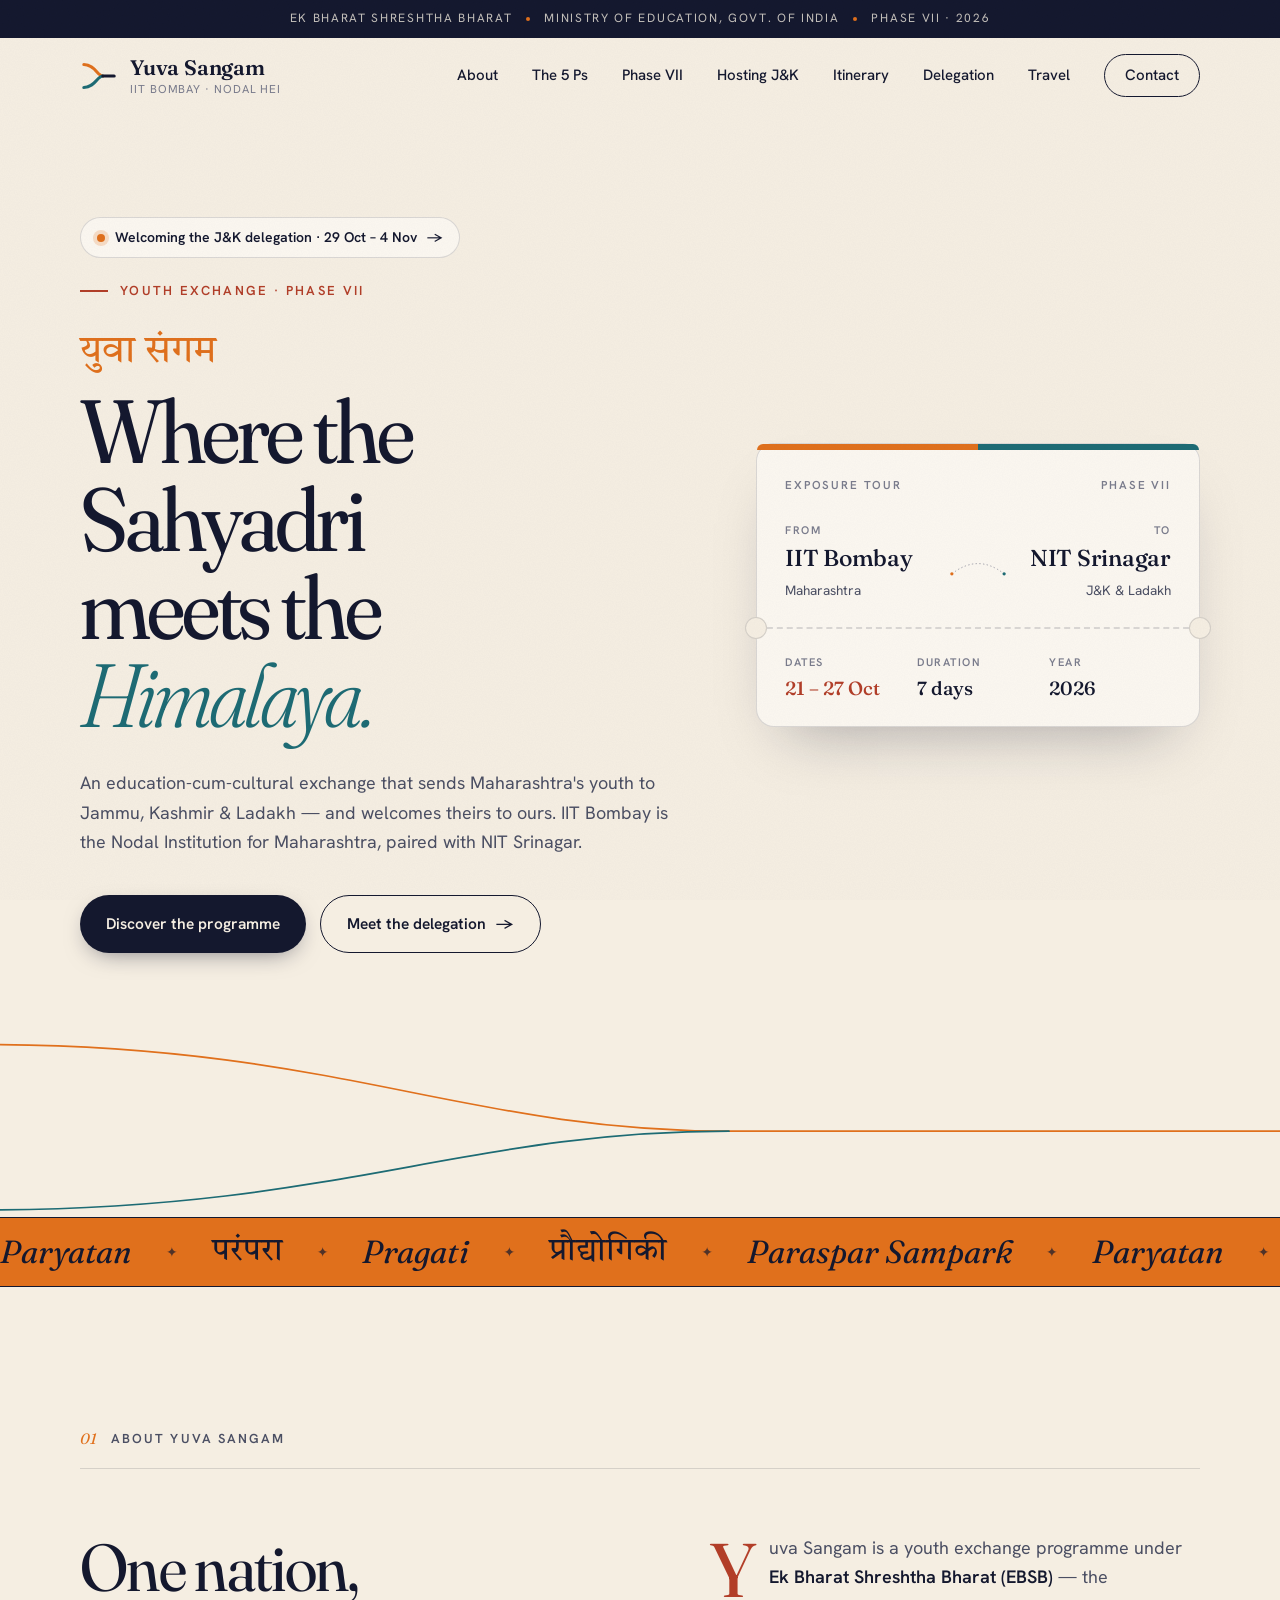
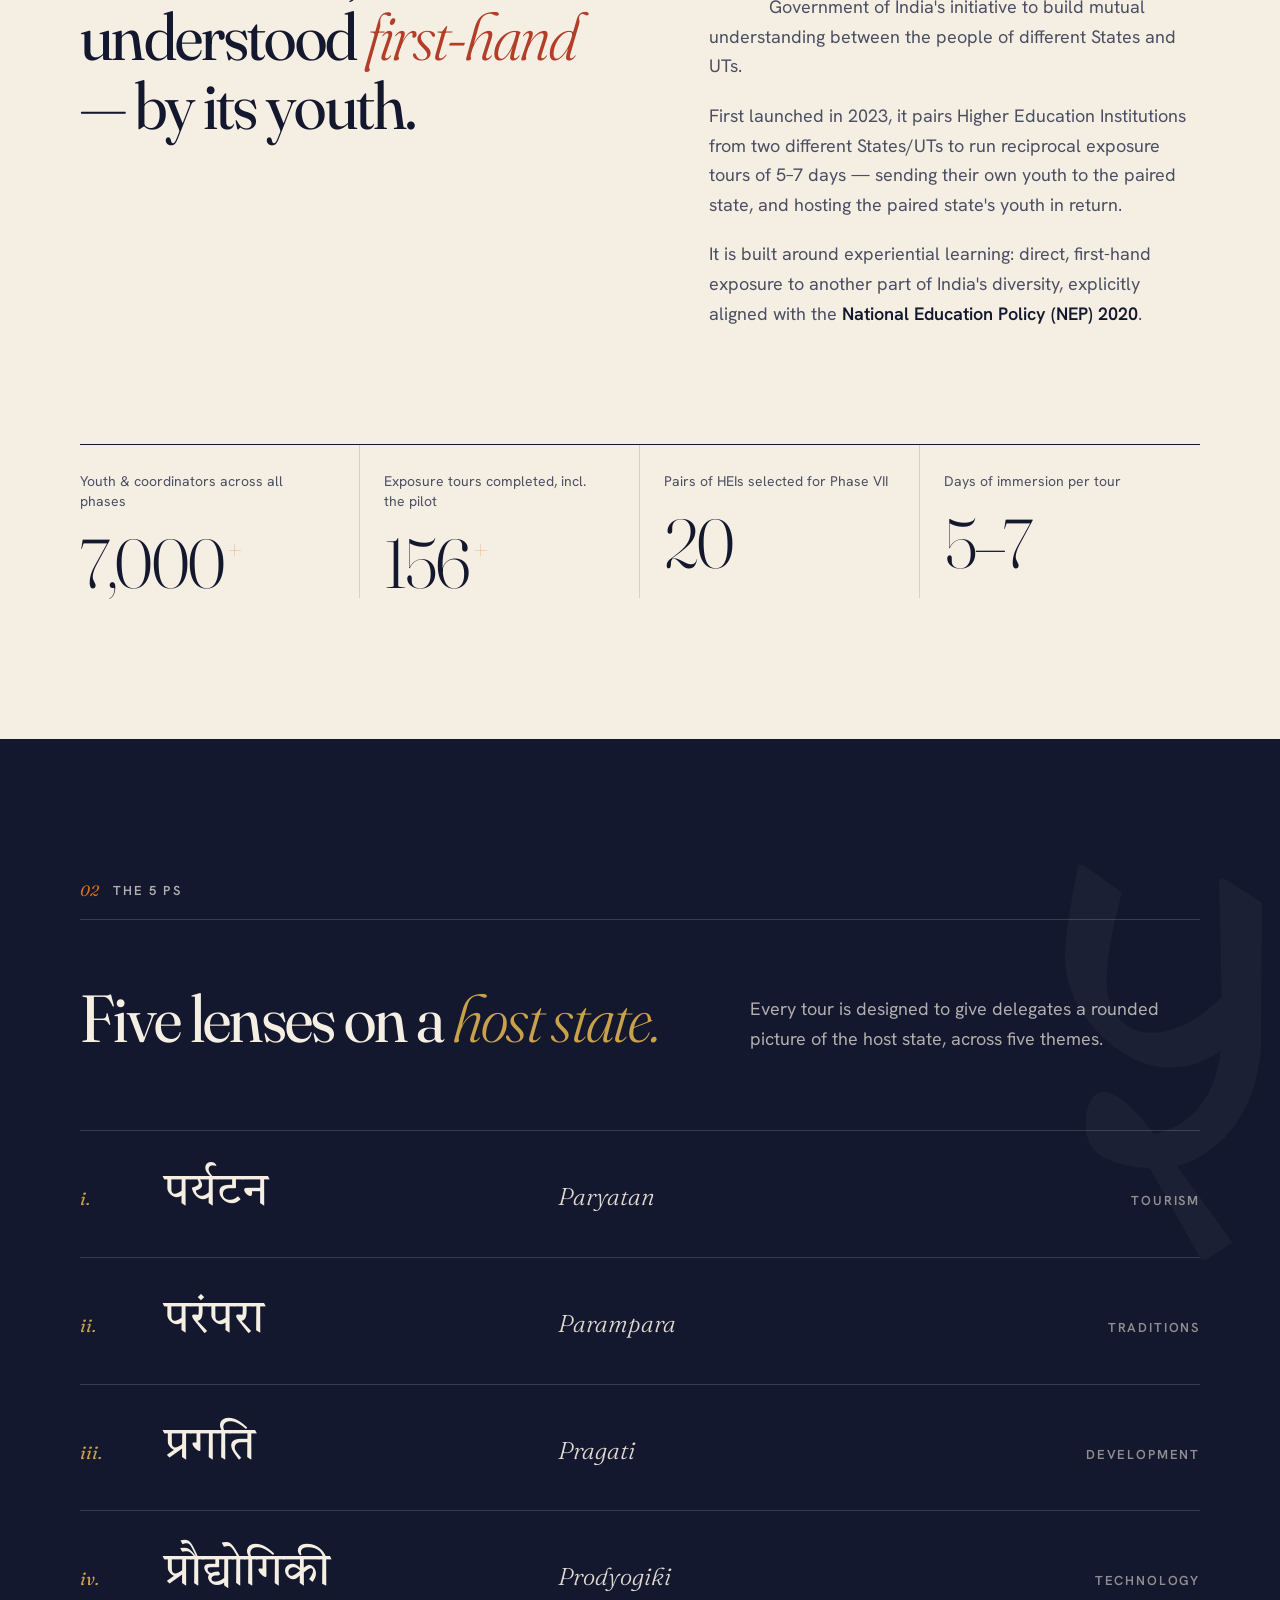
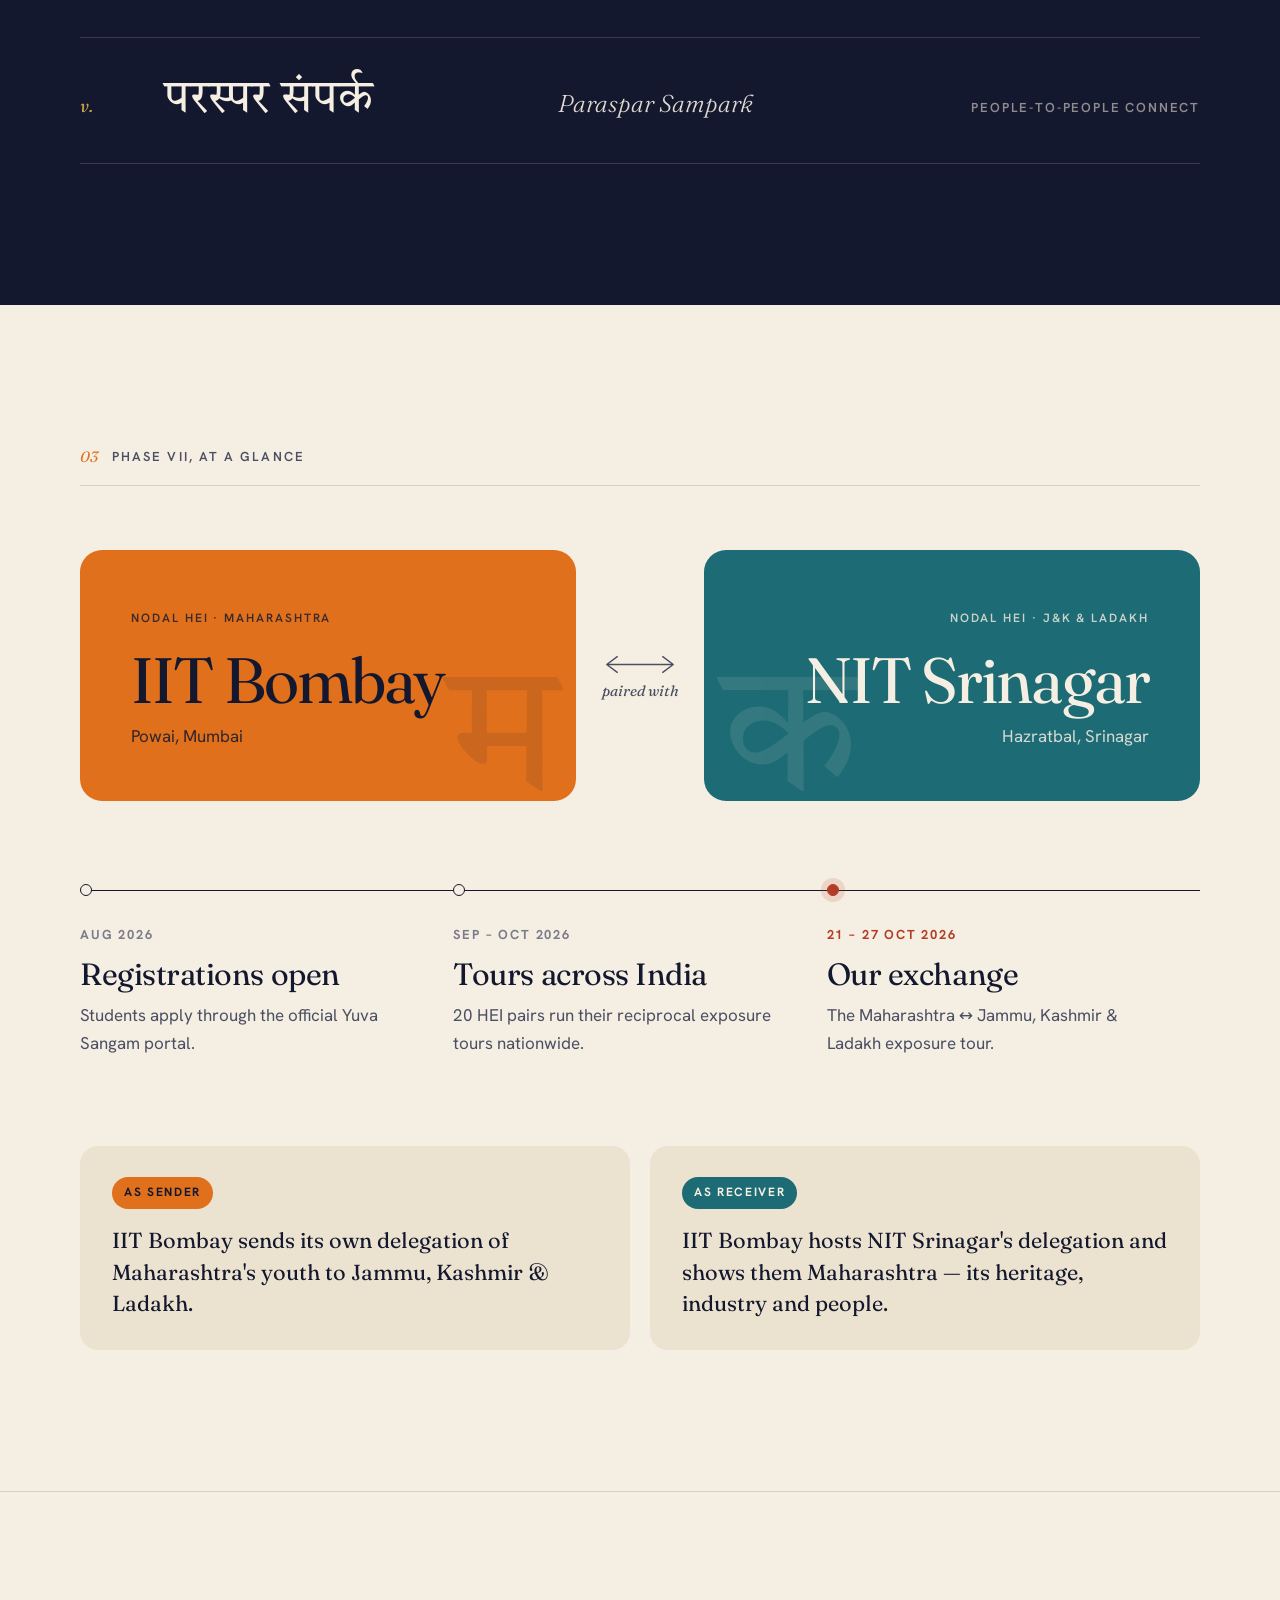
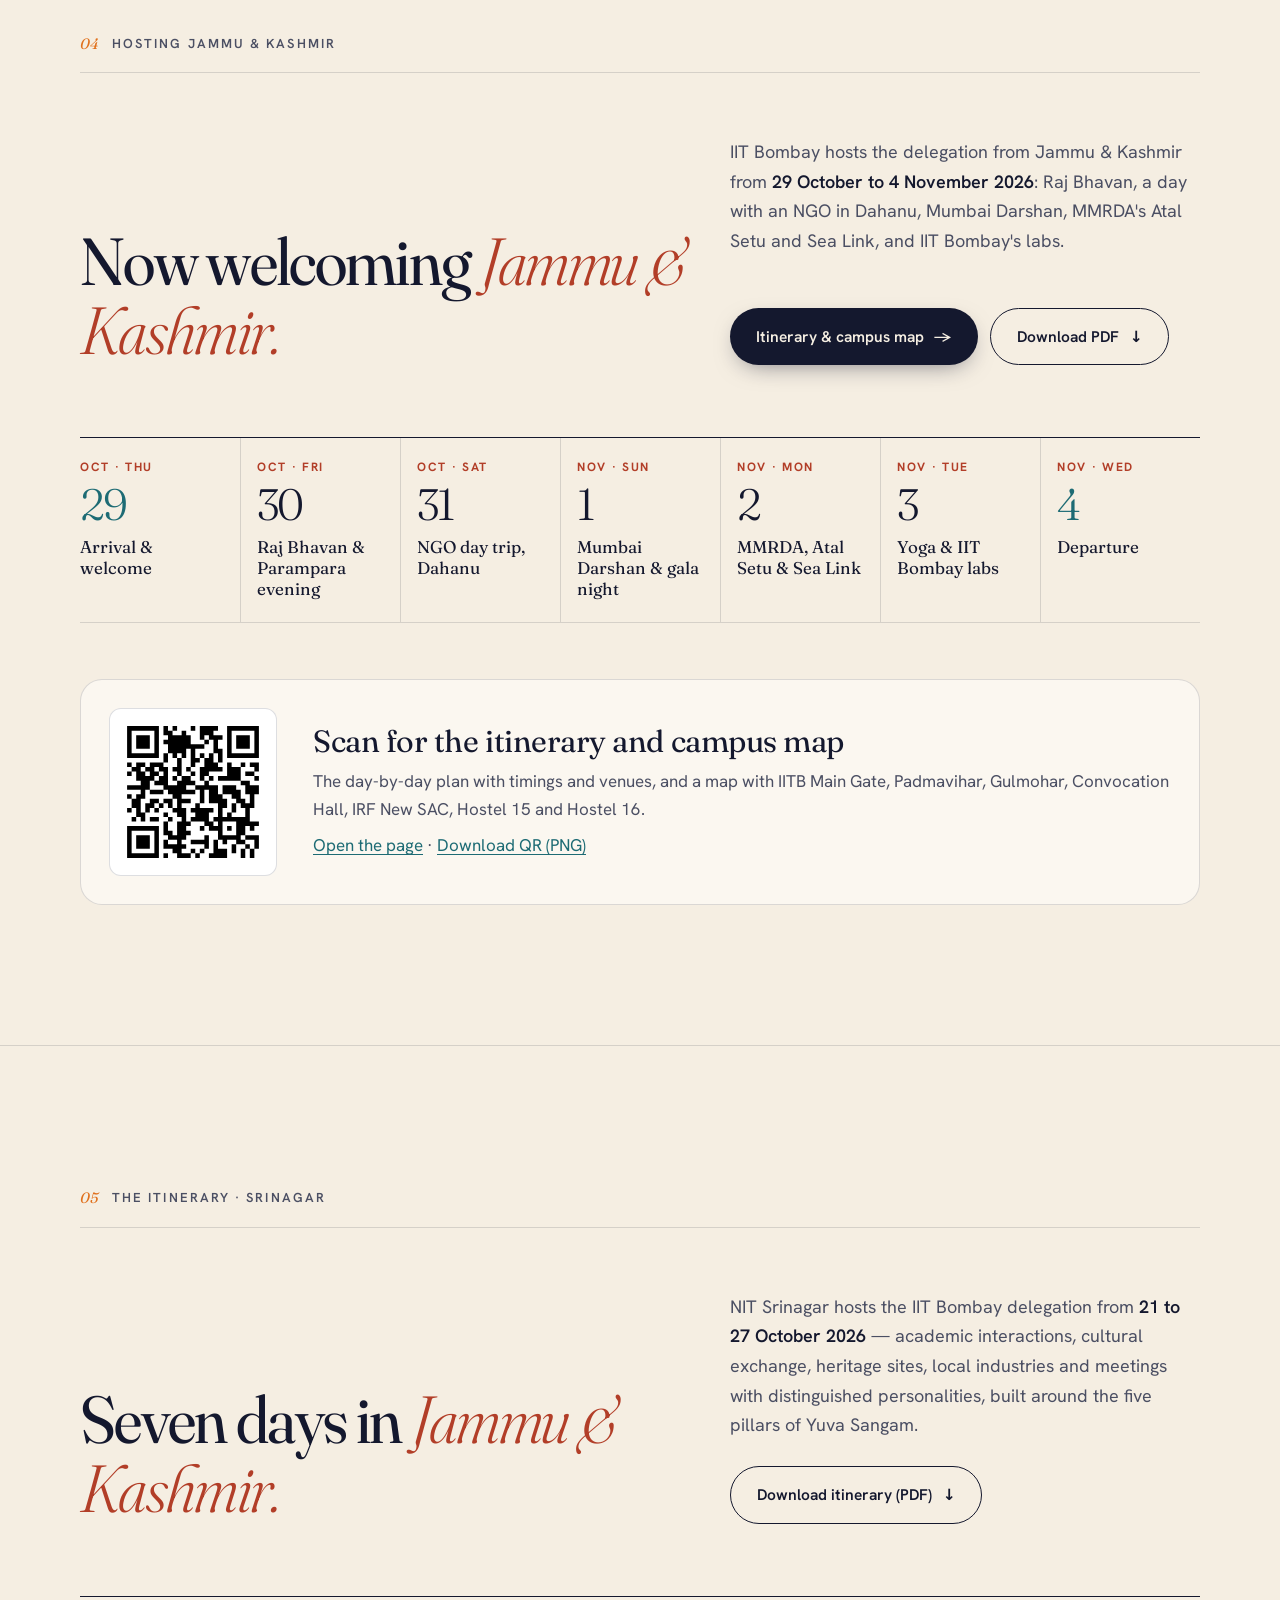
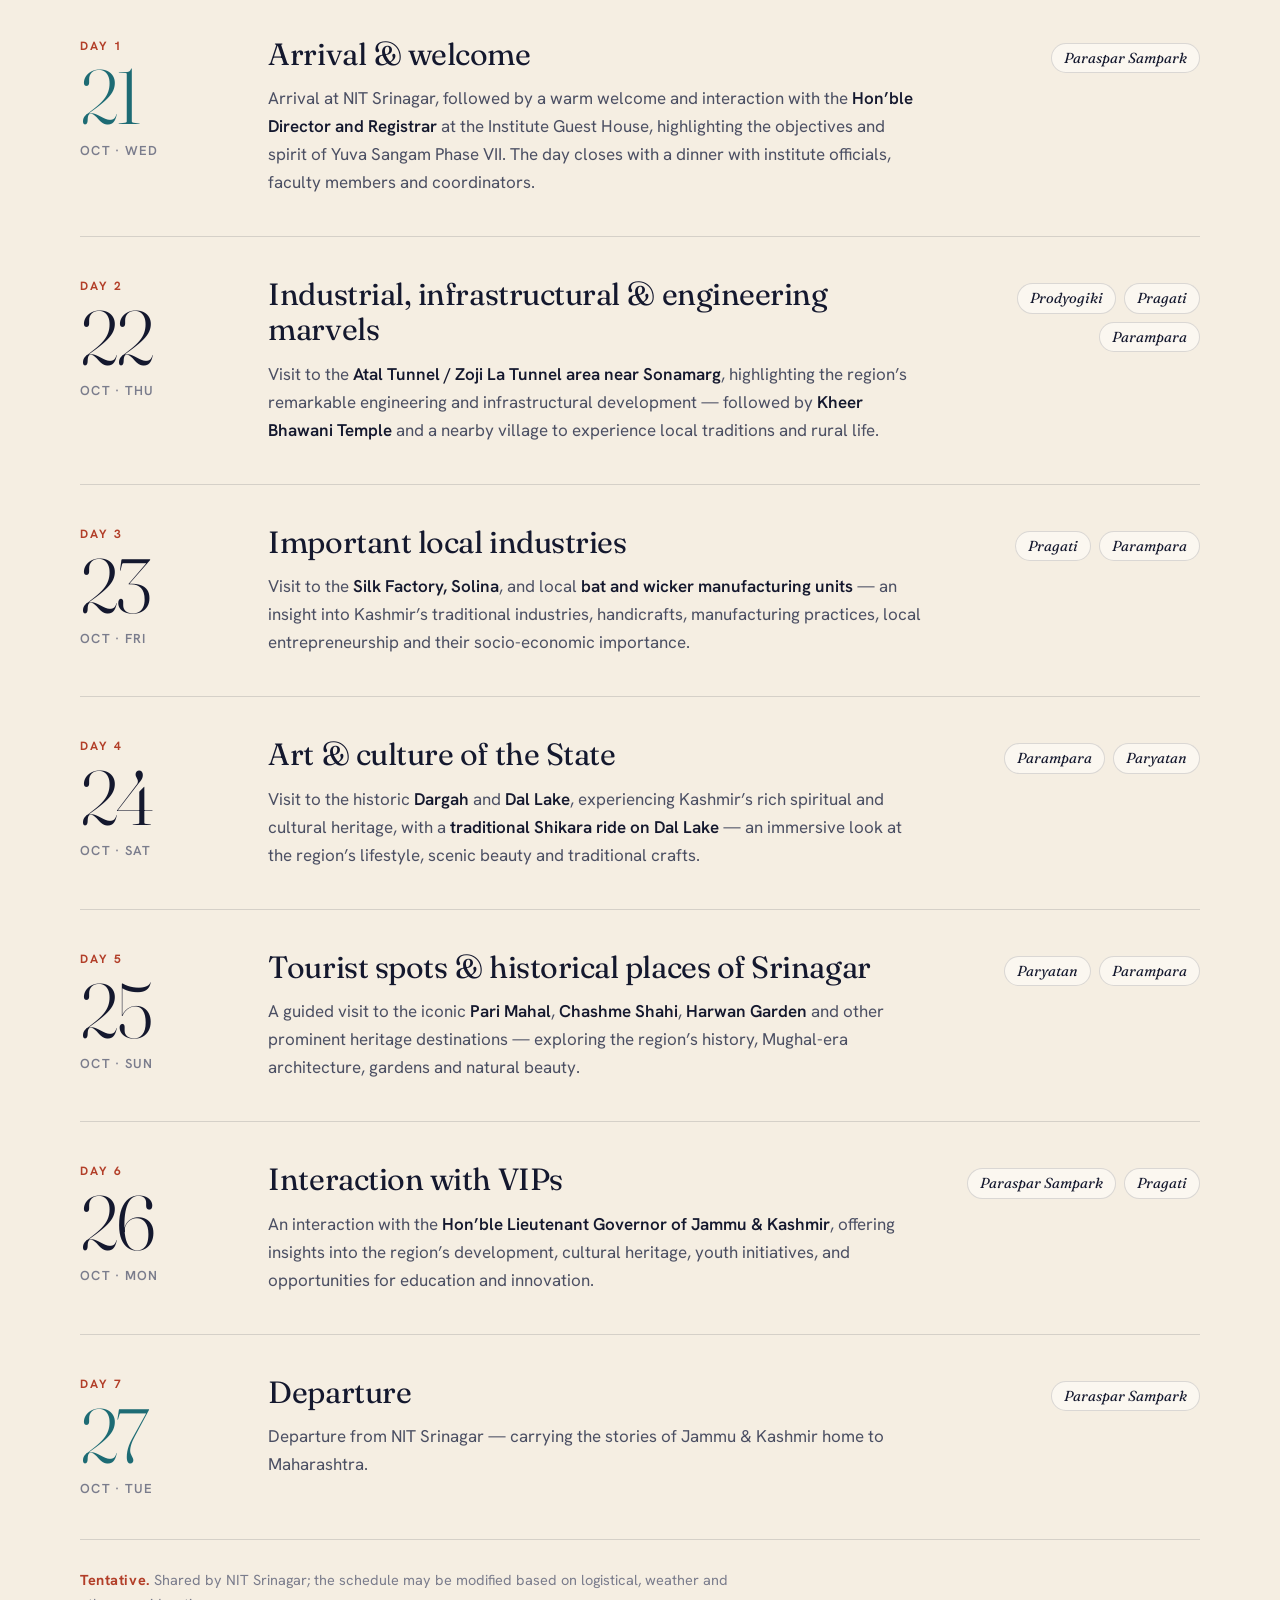
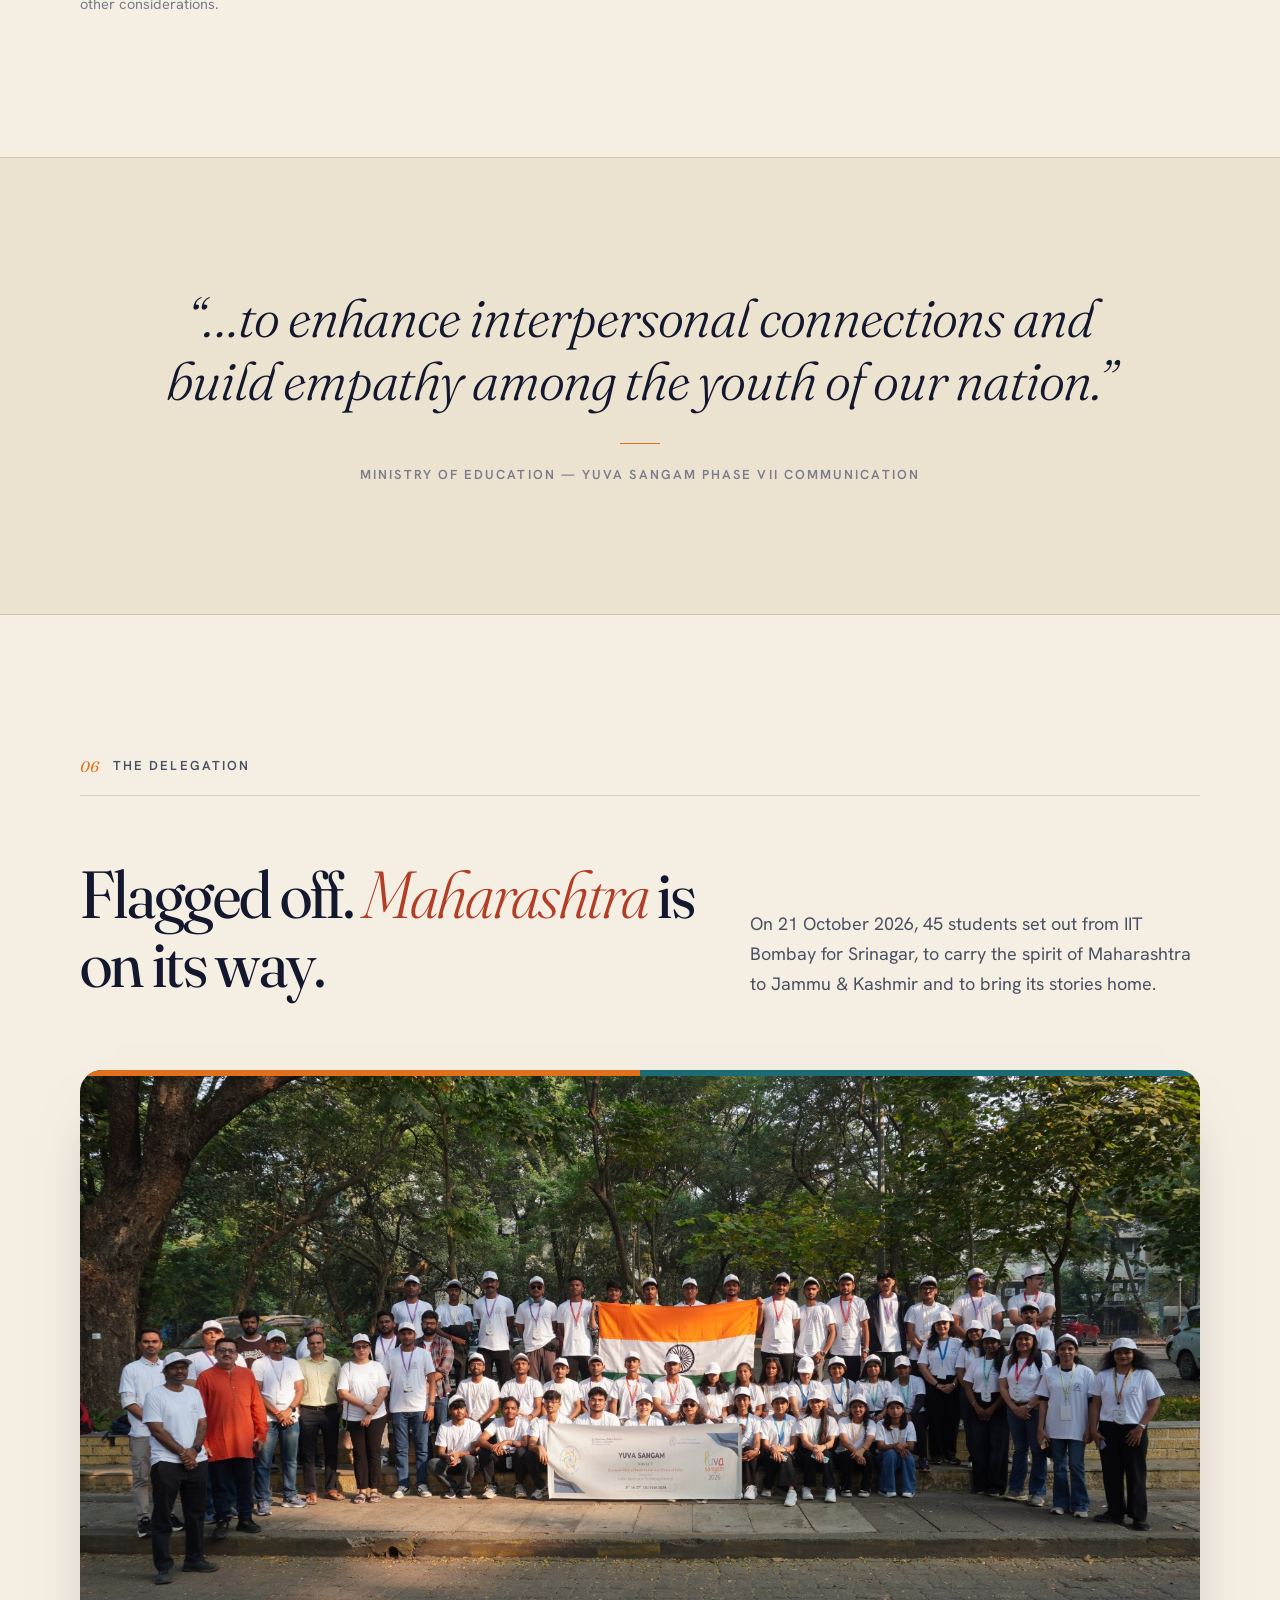
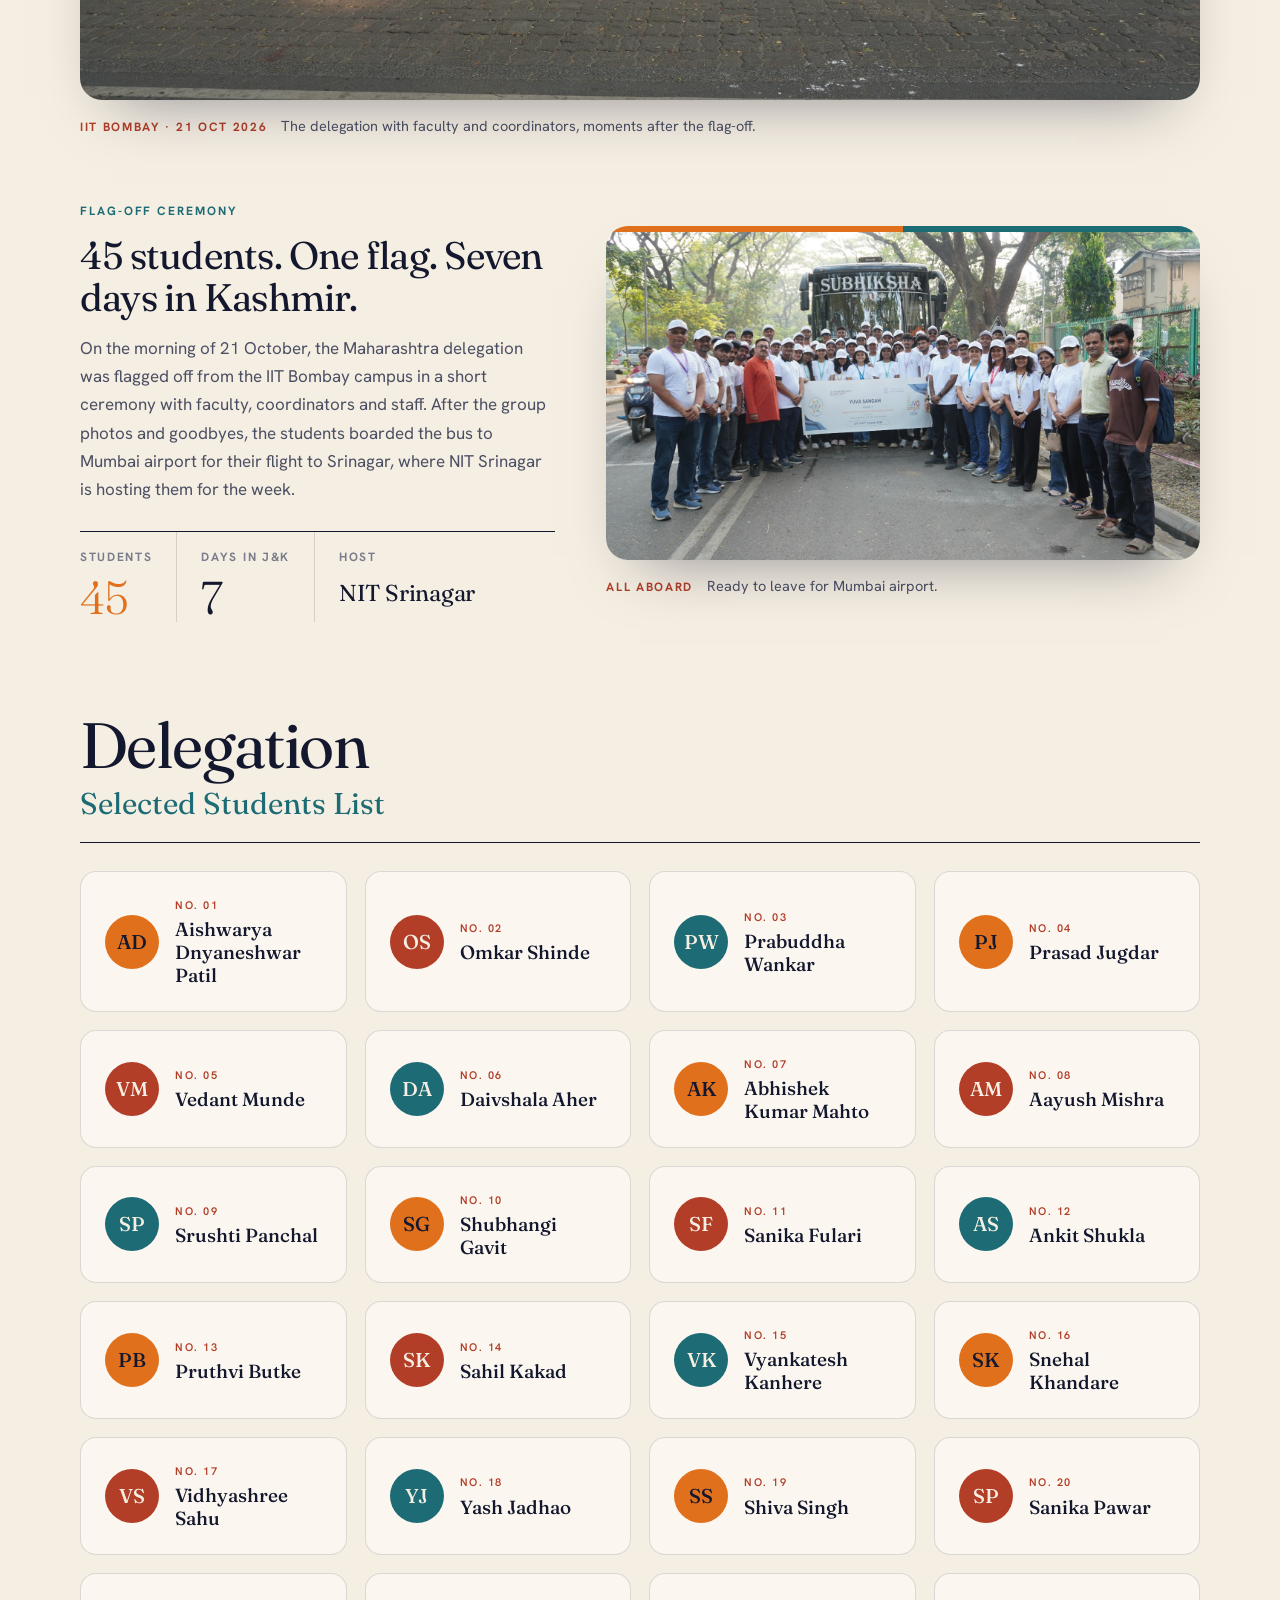
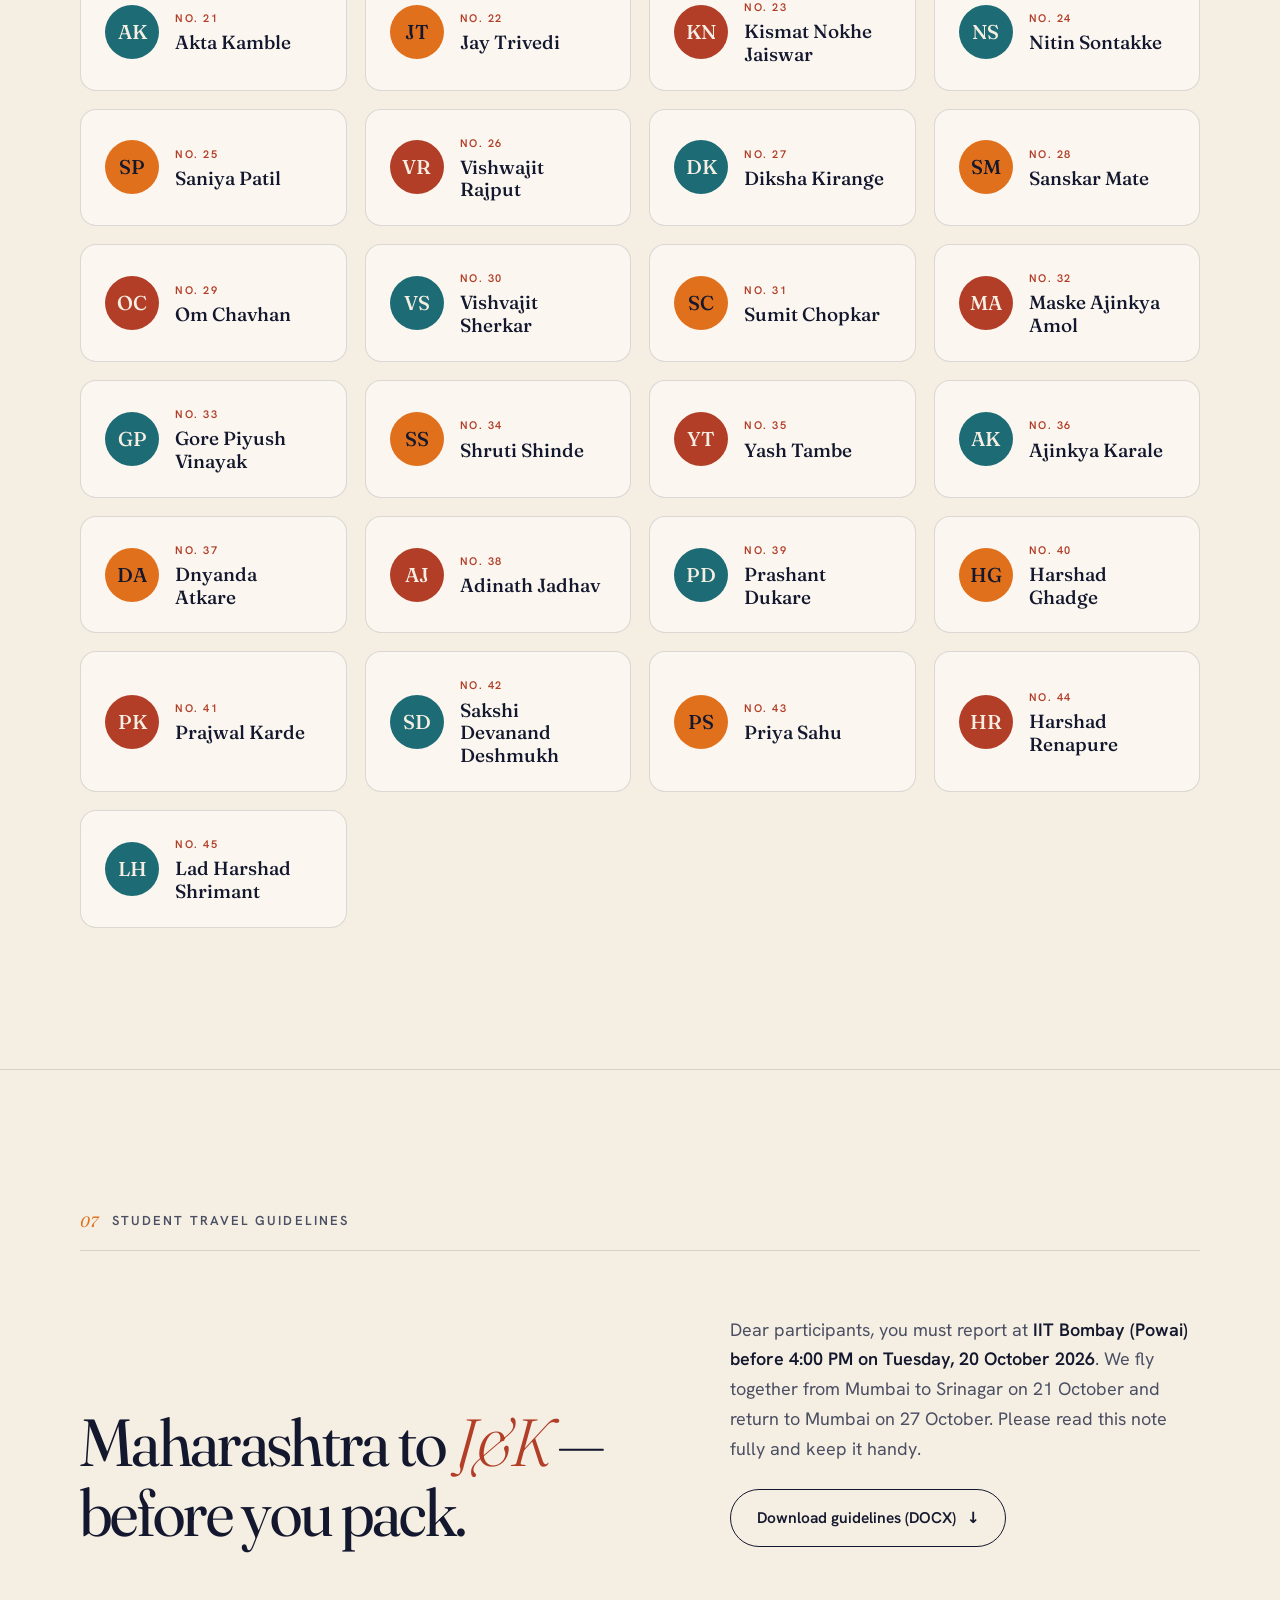
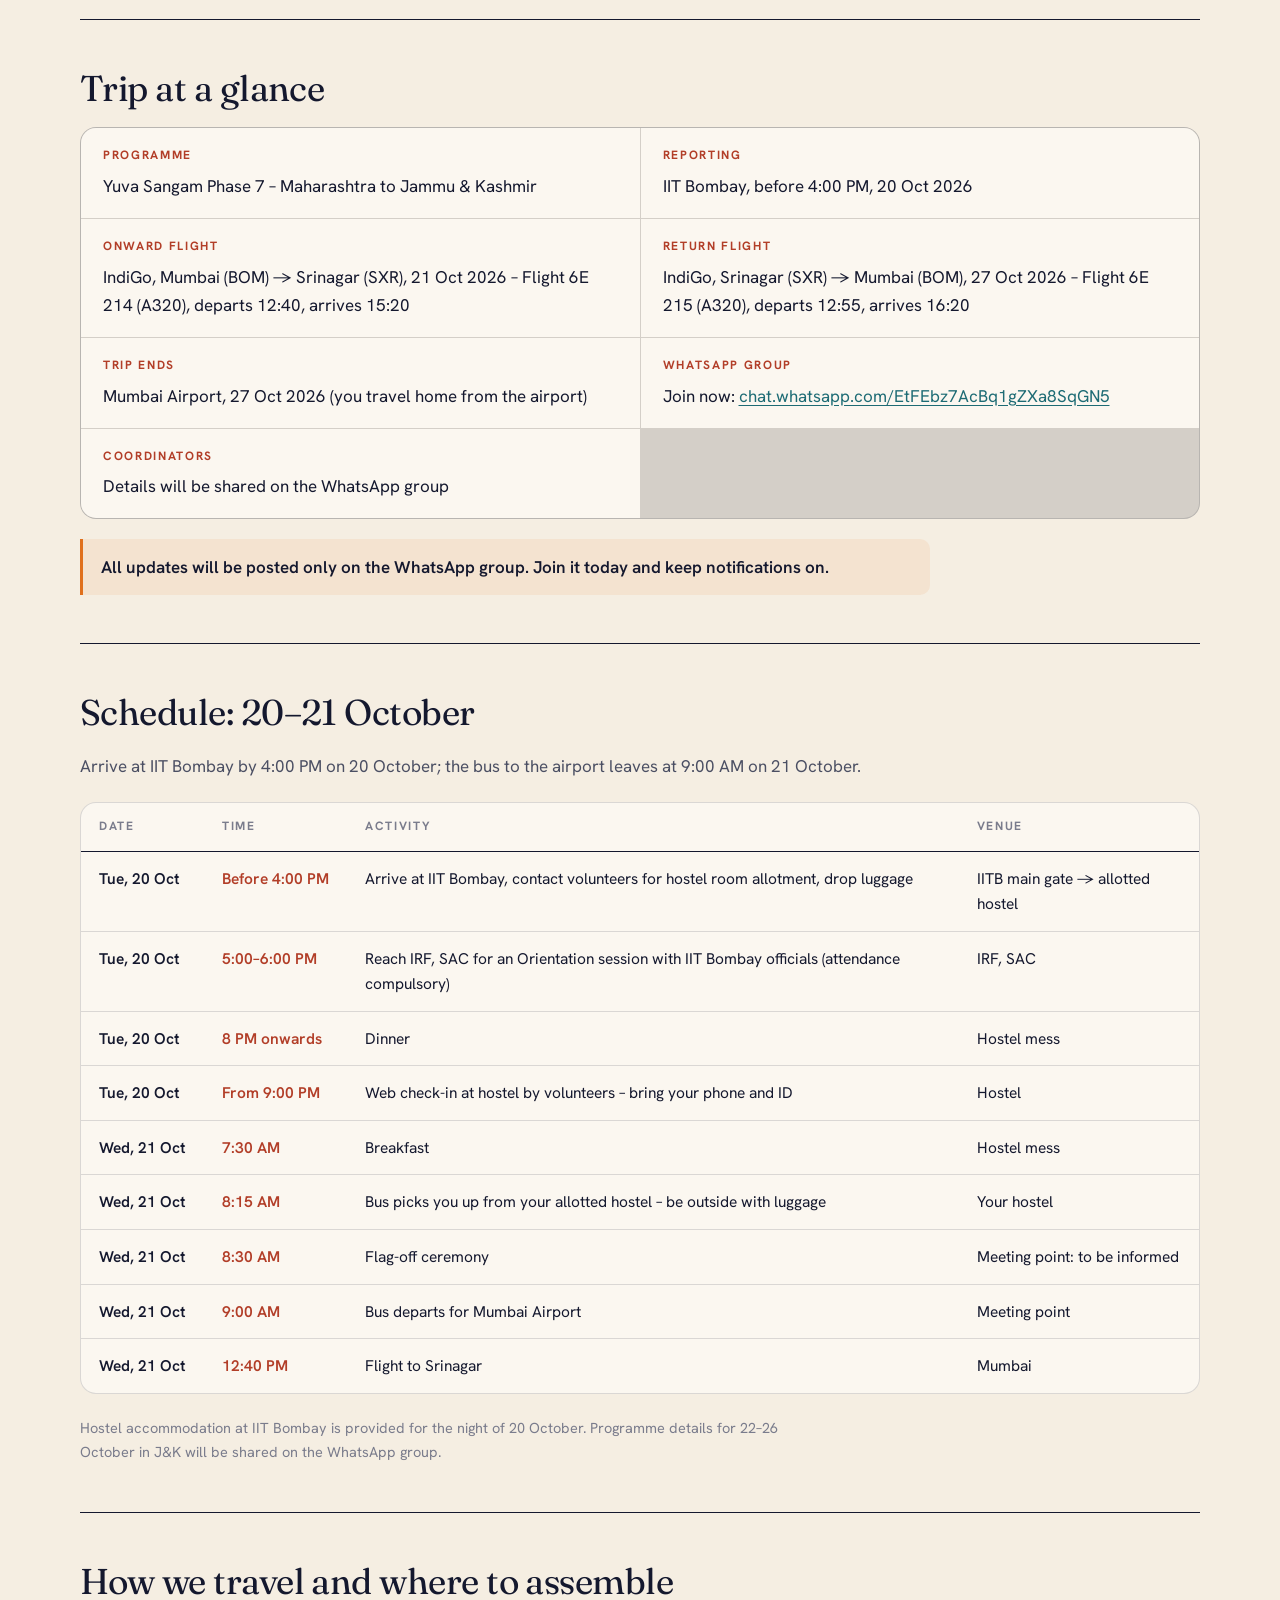
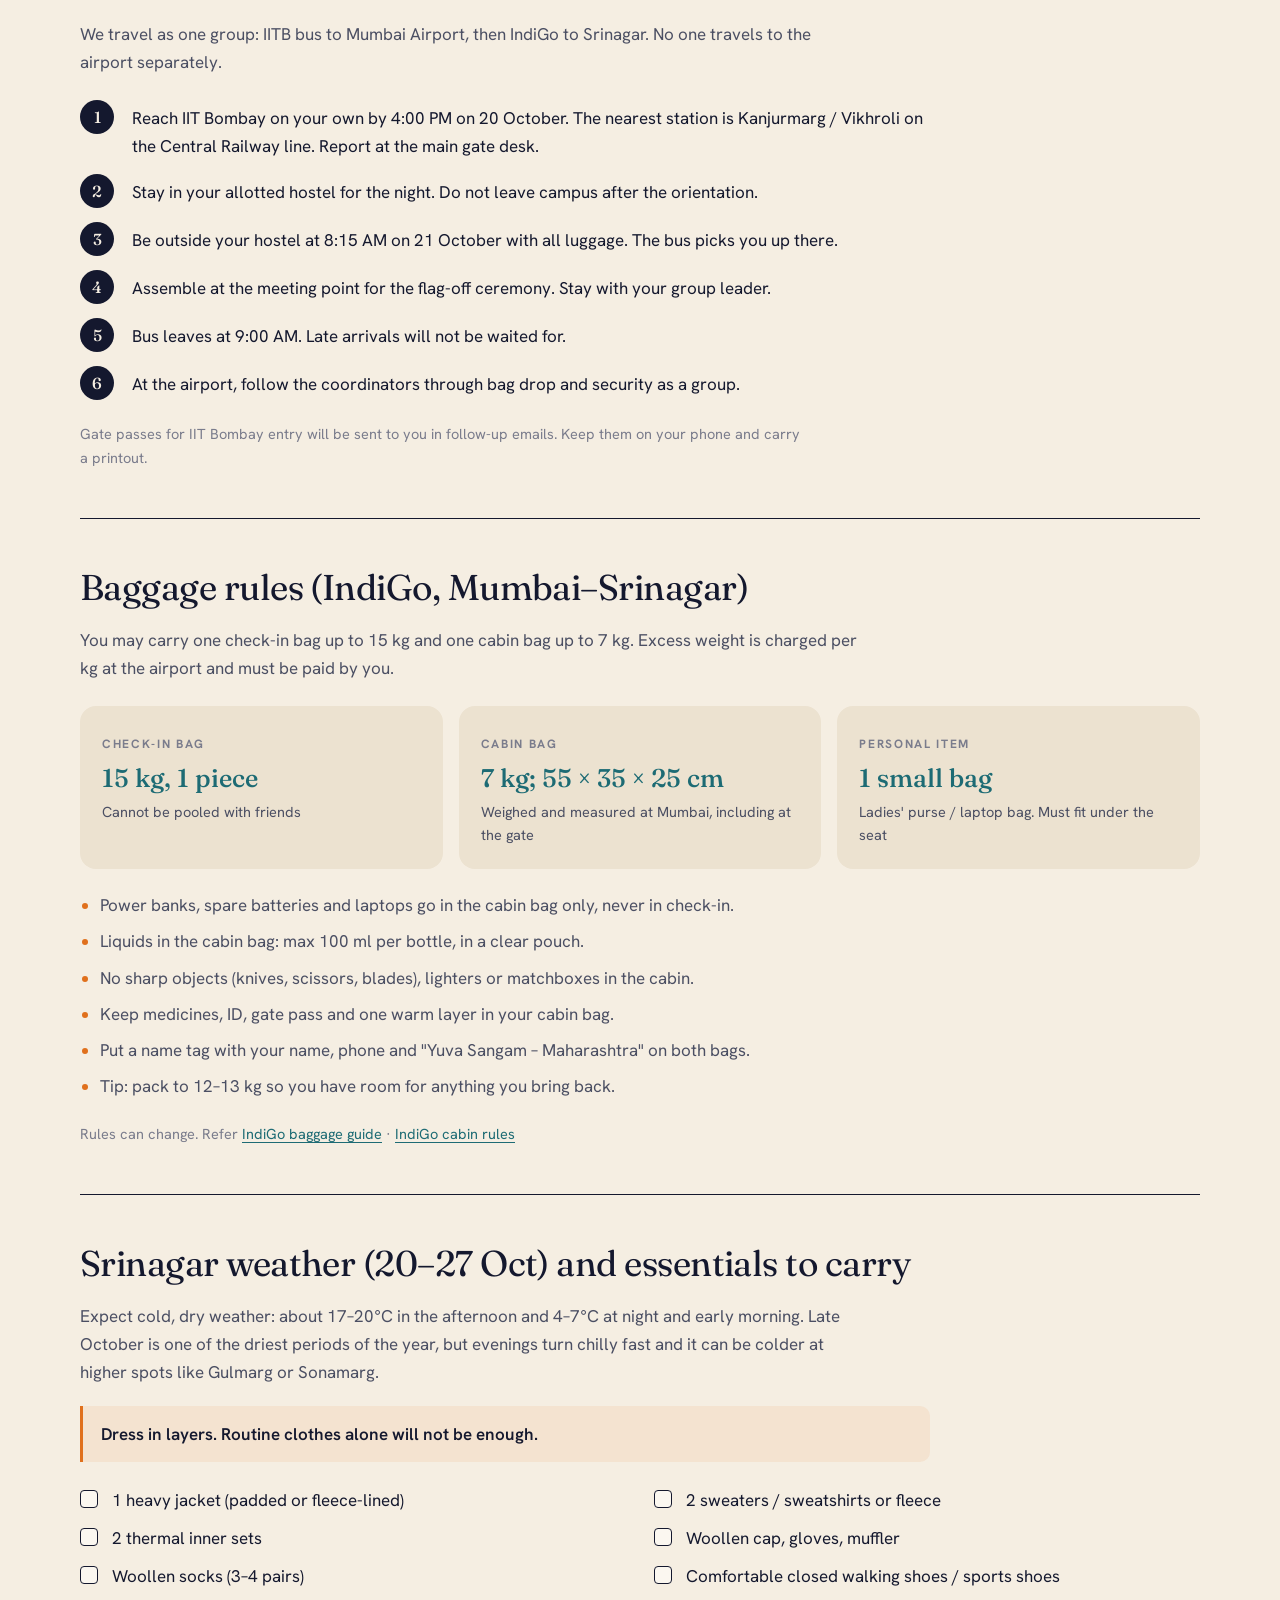
==== commit 2d982526: "Add J&K delegation itinerary page with campus map and QR New visit.html shows the IIT Bombay itinera" ====
--- a/index.html
+++ b/index.html
@@ -41,6 +41,7 @@
       <a href="#about">About</a>
       <a href="#five-ps">The 5 Ps</a>
       <a href="#phase">Phase VII</a>
+      <a href="#hosting">Hosting J&amp;K</a>
       <a href="#itinerary">Itinerary</a>
       <a href="#delegation">Delegation</a>
       <a href="#travel">Travel</a>
@@ -54,6 +55,7 @@
     <a href="#about">About</a>
     <a href="#five-ps">The 5 Ps</a>
     <a href="#phase">Phase VII</a>
+    <a href="#hosting">Hosting J&amp;K</a>
     <a href="#itinerary">Itinerary</a>
     <a href="#delegation">Delegation</a>
     <a href="#travel">Travel</a>
@@ -67,7 +69,7 @@
   <section class="hero">
     <div class="wrap hero__grid">
       <div class="hero__copy">
-        <a href="#delegation" class="news reveal"><i aria-hidden="true"></i> Flagged off from IIT Bombay · 21 Oct <span aria-hidden="true">→</span></a>
+        <a href="#hosting" class="news reveal"><i aria-hidden="true"></i> Welcoming the J&amp;K delegation · 29 Oct – 4 Nov <span aria-hidden="true">→</span></a>
         <p class="eyebrow reveal">Youth exchange · Phase VII</p>
         <h1 class="hero__title reveal">
           <span class="hero__deva" lang="hi">युवा संगम</span>
@@ -254,10 +256,46 @@
     </div>
   </section>
 
+  <!-- HOSTING J&K -->
+  <section class="section hosting" id="hosting">
+    <div class="wrap">
+      <div class="section__label"><span>04</span> Hosting Jammu &amp; Kashmir</div>
+      <div class="itinerary__head">
+        <h2 class="display reveal">Now welcoming <em>Jammu &amp; Kashmir.</em></h2>
+        <div class="itinerary__intro reveal">
+          <p>IIT Bombay hosts the delegation from Jammu &amp; Kashmir from <strong>29 October to 4 November 2026</strong>: Raj Bhavan, a day with an NGO in Dahanu, Mumbai Darshan, MMRDA's Atal Setu and Sea Link, and IIT Bombay's labs.</p>
+          <div class="hosting__actions">
+            <a class="btn btn--solid" href="visit.html">Itinerary &amp; campus map <span aria-hidden="true">→</span></a>
+            <a class="btn btn--line" href="assets/yuva-sangam-vii-itinerary-iit-bombay.pdf" download>Download PDF <span aria-hidden="true">↓</span></a>
+          </div>
+        </div>
+      </div>
+
+      <ol class="week reveal" aria-label="The week at a glance">
+        <li><small>Oct · Thu</small><strong>29</strong><span>Arrival &amp; welcome</span></li>
+        <li><small>Oct · Fri</small><strong>30</strong><span>Raj Bhavan &amp; Parampara evening</span></li>
+        <li><small>Oct · Sat</small><strong>31</strong><span>NGO day trip, Dahanu</span></li>
+        <li><small>Nov · Sun</small><strong>1</strong><span>Mumbai Darshan &amp; gala night</span></li>
+        <li><small>Nov · Mon</small><strong>2</strong><span>MMRDA, Atal Setu &amp; Sea Link</span></li>
+        <li><small>Nov · Tue</small><strong>3</strong><span>Yoga &amp; IIT Bombay labs</span></li>
+        <li><small>Nov · Wed</small><strong>4</strong><span>Departure</span></li>
+      </ol>
+
+      <div class="qrcard reveal">
+        <img src="assets/qr-visit.svg" width="168" height="168" alt="QR code that opens the itinerary and campus map page">
+        <div>
+          <h3>Scan for the itinerary and campus map</h3>
+          <p>The day-by-day plan with timings and venues, and a map with IITB Main Gate, Padmavihar, Gulmohar, Convocation Hall, IRF New SAC, Hostel 15 and Hostel 16.</p>
+          <p><a href="visit.html">Open the page</a> · <a href="assets/qr-visit.png" download>Download QR (PNG)</a></p>
+        </div>
+      </div>
+    </div>
+  </section>
+
   <!-- ITINERARY -->
   <section class="section itinerary" id="itinerary">
     <div class="wrap">
-      <div class="section__label"><span>04</span> The Itinerary</div>
+      <div class="section__label"><span>05</span> The Itinerary · Srinagar</div>
       <div class="itinerary__head">
         <h2 class="display reveal">Seven days in <em>Jammu &amp; Kashmir.</em></h2>
         <div class="itinerary__intro reveal">
@@ -370,7 +408,7 @@
   <!-- DELEGATION -->
   <section class="section delegation" id="delegation">
     <div class="wrap">
-      <div class="section__label"><span>05</span> The Delegation</div>
+      <div class="section__label"><span>06</span> The Delegation</div>
       <div class="delegation__head">
         <h2 class="display reveal">Flagged off. <em>Maharashtra</em> is on its way.</h2>
         <p class="reveal">On 21 October 2026, 45 students set out from IIT Bombay for Srinagar, to carry the spirit of Maharashtra to Jammu &amp; Kashmir and to bring its stories home.</p>
@@ -417,7 +455,7 @@
   <!-- TRAVEL GUIDELINES -->
   <section class="section travel" id="travel">
     <div class="wrap">
-      <div class="section__label"><span>06</span> Student Travel Guidelines</div>
+      <div class="section__label"><span>07</span> Student Travel Guidelines</div>
       <div class="travel__head">
         <h2 class="display reveal">Maharashtra to <em>J&amp;K</em> — before you pack.</h2>
         <div class="travel__intro reveal">
@@ -573,7 +611,7 @@
   <section class="contact" id="contact">
     <div class="wrap contact__grid">
       <div>
-        <div class="section__label section__label--light"><span>07</span> Get in touch</div>
+        <div class="section__label section__label--light"><span>08</span> Get in touch</div>
         <h2 class="display display--light reveal">Questions about the <em>exchange?</em></h2>
         <p class="contact__note reveal">Write to the Yuva Sangam team at IIT Bombay.</p>
       </div>
--- a/styles.css
+++ b/styles.css
@@ -454,6 +454,77 @@
 .day:first-child .day__date strong, .day:last-child .day__date strong { color: var(--lake); }
 .itinerary__note { margin-top: 28px; font-size: 14.5px; color: var(--ink-3); max-width: 46em; }
 .itinerary__note strong { color: var(--chinar); font-weight: 700; letter-spacing: .04em; }
+
+/* visit page hero: short, so the itinerary shows first on phones */
+.hero--visit { padding-bottom: clamp(8px, 2vw, 24px); }
+.hero--visit + .section { padding-top: clamp(48px, 7vw, 96px); }
+
+/* day schedule (IIT Bombay visit) */
+.sched { list-style: none; margin: 16px 0 0; padding: 0; border-top: 1px solid var(--line); max-width: 46em; }
+.sched li { display: grid; grid-template-columns: 150px minmax(0, 1fr); gap: 4px 20px; padding: 12px 0; border-bottom: 1px solid var(--line); }
+.sched time { font-size: 14.5px; font-weight: 700; color: var(--chinar); padding-top: 2px; }
+.sched div { color: var(--ink-2); }
+.sched b { color: var(--ink); font-weight: 600; }
+.sched small { display: block; margin-top: 2px; font-size: 14px; color: var(--ink-3); }
+.sched small::before { content: "↳ "; color: var(--saffron); }
+.sched__meal time, .sched__meal b { color: var(--ink-3); font-weight: 600; }
+
+/* ---------- Hosting J&K (home) ---------- */
+.hosting { border-top: 1px solid var(--line); }
+.hosting__actions { display: flex; flex-wrap: wrap; gap: 12px; margin-top: 26px; }
+.week { list-style: none; margin: 0; padding: 0; display: grid; grid-template-columns: repeat(7, minmax(0, 1fr)); border-top: 1.5px solid var(--ink); }
+.week li { padding: 20px 16px 22px 0; border-bottom: 1px solid var(--line); }
+.week li + li { padding-left: 16px; border-left: 1px solid var(--line); }
+.week small { display: block; font-size: 12px; letter-spacing: .14em; text-transform: uppercase; font-weight: 700; color: var(--chinar); }
+.week strong { display: block; margin-top: 6px; font: 300 44px/.95 var(--serif); letter-spacing: -.04em; }
+.week span { display: block; margin-top: 10px; font: 400 17px/1.25 var(--serif); }
+.week li:first-child strong, .week li:last-child strong { color: var(--lake); }
+.qrcard {
+  display: grid; grid-template-columns: auto minmax(0, 1fr); gap: clamp(20px, 3vw, 36px); align-items: center;
+  margin-top: clamp(36px, 5vw, 56px); padding: clamp(20px, 3vw, 28px);
+  border: 1px solid var(--line); border-radius: 22px; background: #FBF7F0;
+}
+.qrcard img { width: 168px; height: 168px; border-radius: 12px; background: #fff; padding: 8px; border: 1px solid var(--line); }
+.qrcard h3 { font: 400 clamp(24px, 2.4vw, 32px)/1.15 var(--serif); letter-spacing: -.015em; }
+.qrcard p { margin-top: 8px; color: var(--ink-2); }
+.qrcard a { color: var(--lake); text-underline-offset: 3px; overflow-wrap: anywhere; }
+
+/* ---------- Campus map ---------- */
+.campus { border-top: 1px solid var(--line); }
+.campus__grid { display: grid; grid-template-columns: minmax(0, 1.7fr) minmax(0, 1fr); gap: clamp(20px, 3vw, 36px); align-items: start; }
+.campus__map {
+  height: 560px; border-radius: 22px; overflow: hidden; position: relative; z-index: 0;
+  background: var(--paper-2); border: 1px solid var(--line);
+  box-shadow: 0 30px 60px -34px rgba(20, 24, 46, .5);
+}
+.campus__fallback { padding: 24px; color: var(--ink-2); }
+.campus .leaflet-container { font: 400 14px/1.45 var(--sans); }
+.campus .leaflet-popup-content-wrapper { border-radius: 14px; }
+.campus .leaflet-popup-content a { color: var(--lake); font-weight: 600; }
+.pin span {
+  position: relative; display: grid; place-items: center; width: 32px; height: 32px; border-radius: 50%;
+  background: var(--ink); border: 2px solid var(--paper); box-shadow: 0 6px 14px -4px rgba(20, 24, 46, .6);
+  color: var(--paper); font: 700 14px/1 var(--sans);
+}
+.pin span::after {
+  content: ""; position: absolute; left: 50%; bottom: -9px; transform: translateX(-50%);
+  border: 6px solid transparent; border-top: 7px solid var(--ink);
+}
+.places { list-style: none; margin: 0; padding: 0; border-top: 1.5px solid var(--ink); }
+.place { display: flex; align-items: center; gap: 12px; border-bottom: 1px solid var(--line); }
+.place__btn {
+  flex: 1; display: flex; align-items: flex-start; gap: 14px; text-align: left;
+  padding: 14px 0; border: 0; background: none; color: inherit; font: inherit; cursor: pointer;
+}
+.place__btn strong { display: block; font: 500 19px/1.2 var(--serif); }
+.place__btn small { display: block; margin-top: 3px; font-size: 14px; color: var(--ink-3); }
+.place__btn:hover strong { color: var(--chinar); }
+.place__n {
+  flex: none; display: grid; place-items: center; width: 30px; height: 30px; border-radius: 50%;
+  background: var(--ink); color: var(--paper); font-size: 13.5px; font-weight: 700;
+}
+.place__dir { flex: none; font-size: 13.5px; font-weight: 600; color: var(--lake); text-decoration: none; white-space: nowrap; padding: 8px 0; }
+.place__dir:hover { text-decoration: underline; text-underline-offset: 3px; }
 
 /* ---------- Travel guidelines ---------- */
 .travel { border-top: 1px solid var(--line); }
@@ -538,6 +609,10 @@
   .stat:nth-child(2n) { border-right: 0; padding-left: 18px !important; }
   .plist li { grid-template-columns: 44px 1fr; gap: 4px 16px; }
   .plist__name, .plist__en { grid-column: 2; text-align: left; }
+  .campus__grid { grid-template-columns: 1fr; }
+  .campus__map { height: 460px; }
+  .week { grid-template-columns: repeat(4, minmax(0, 1fr)); }
+  .week li:nth-child(4n + 1) { padding-left: 0; border-left: 0; }
 }
 @media (max-width: 720px) {
   body { font-size: 16px; }
@@ -575,6 +650,18 @@
   .day__date { display: flex; align-items: baseline; gap: 12px; flex-wrap: wrap; }
   .day__date strong { margin-top: 0; font-size: 52px; order: -1; }
   .day__date span { margin-top: 0; }
+  .sched li { grid-template-columns: 1fr; }
+  .hero--visit .ticket { display: none; }
+  .hero--visit { padding-top: 32px; }
+  .hero--visit .hero__title { font-size: 40px; margin-top: 16px; }
+  .hero--visit .hero__actions { display: none; }
+  .hero--visit + .section { padding-top: 40px; }
+  .campus__map { height: 380px; border-radius: 16px; }
+  .week { grid-template-columns: 1fr 1fr; }
+  .week li:nth-child(n) { padding-left: 0; border-left: 0; padding-right: 12px; }
+  .week li:nth-child(2n) { padding-left: 16px; border-left: 1px solid var(--line); }
+  .qrcard { grid-template-columns: 1fr; justify-items: start; }
+  .hosting__actions .btn { width: 100%; justify-content: center; }
   .delegates__empty { grid-template-columns: 1fr; }
   .flagoff__row { grid-template-columns: 1fr; }
   .flagoff__side { order: -1; }
